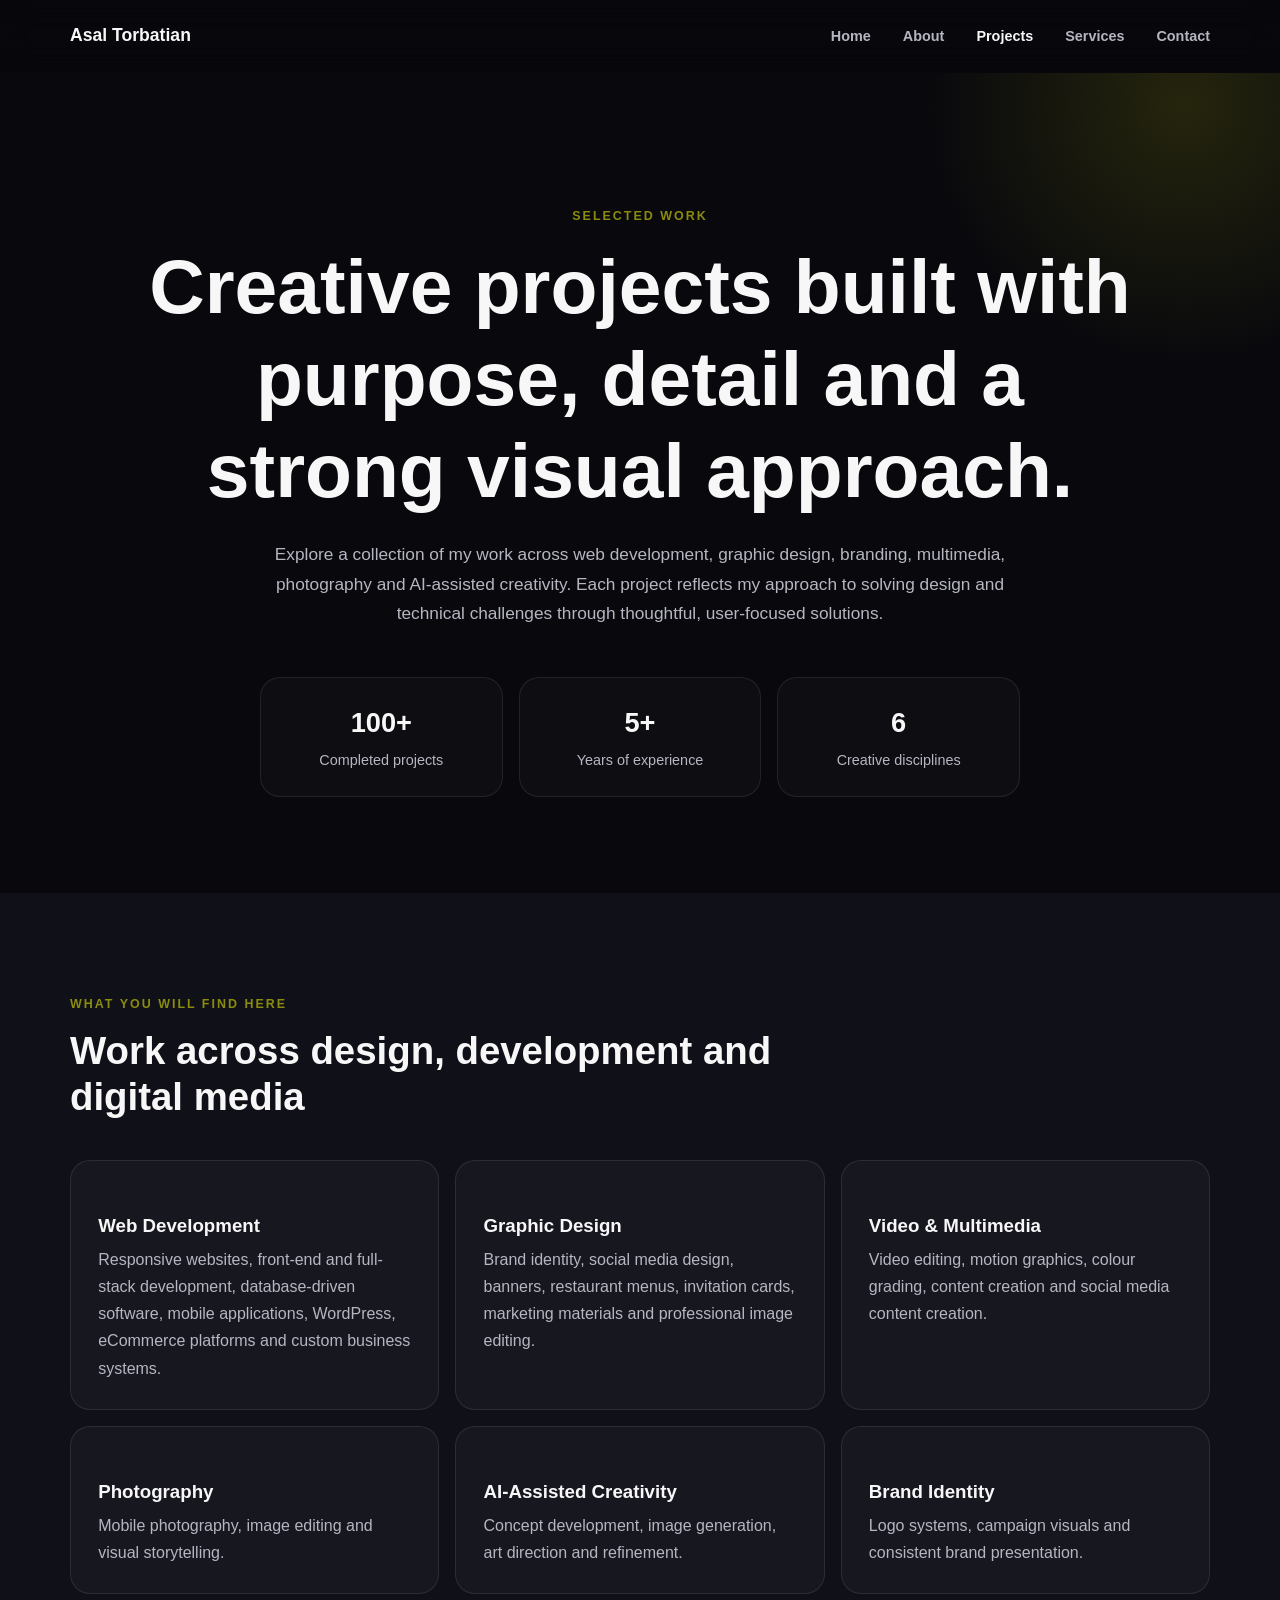
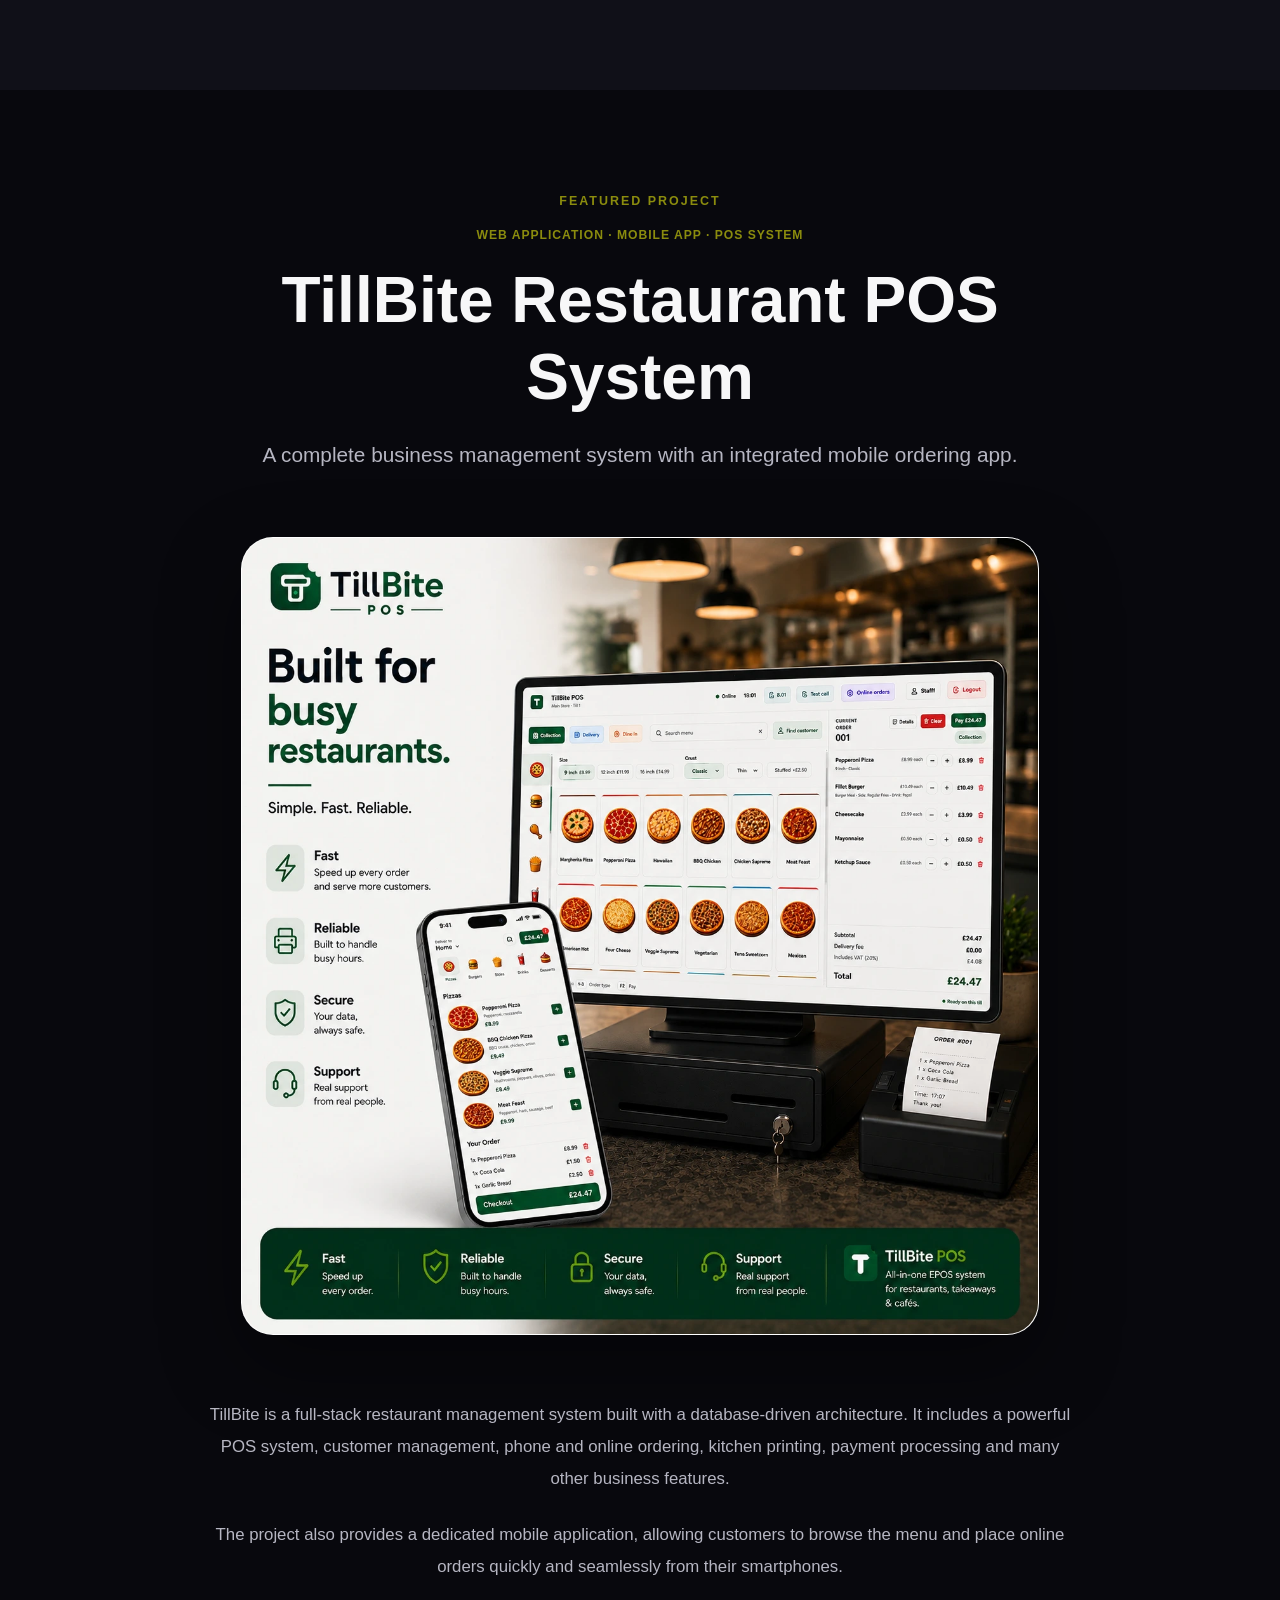
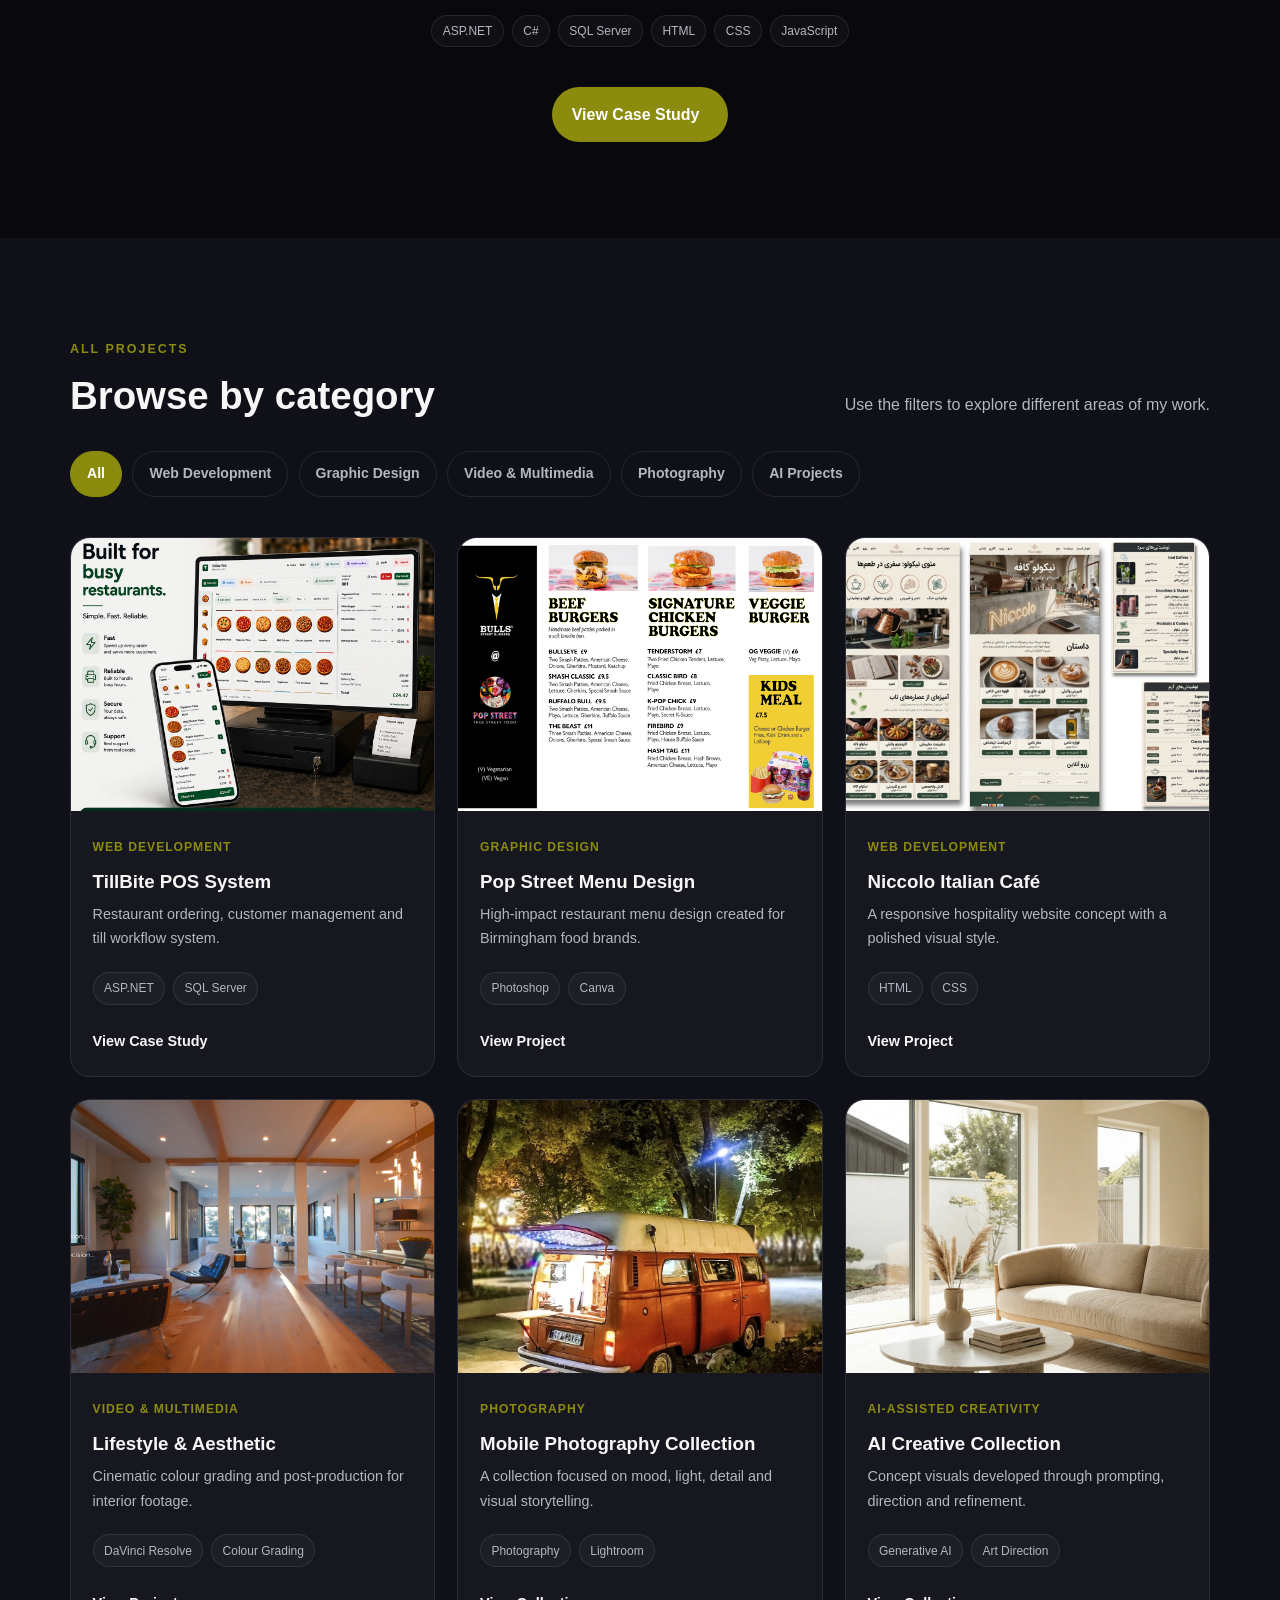
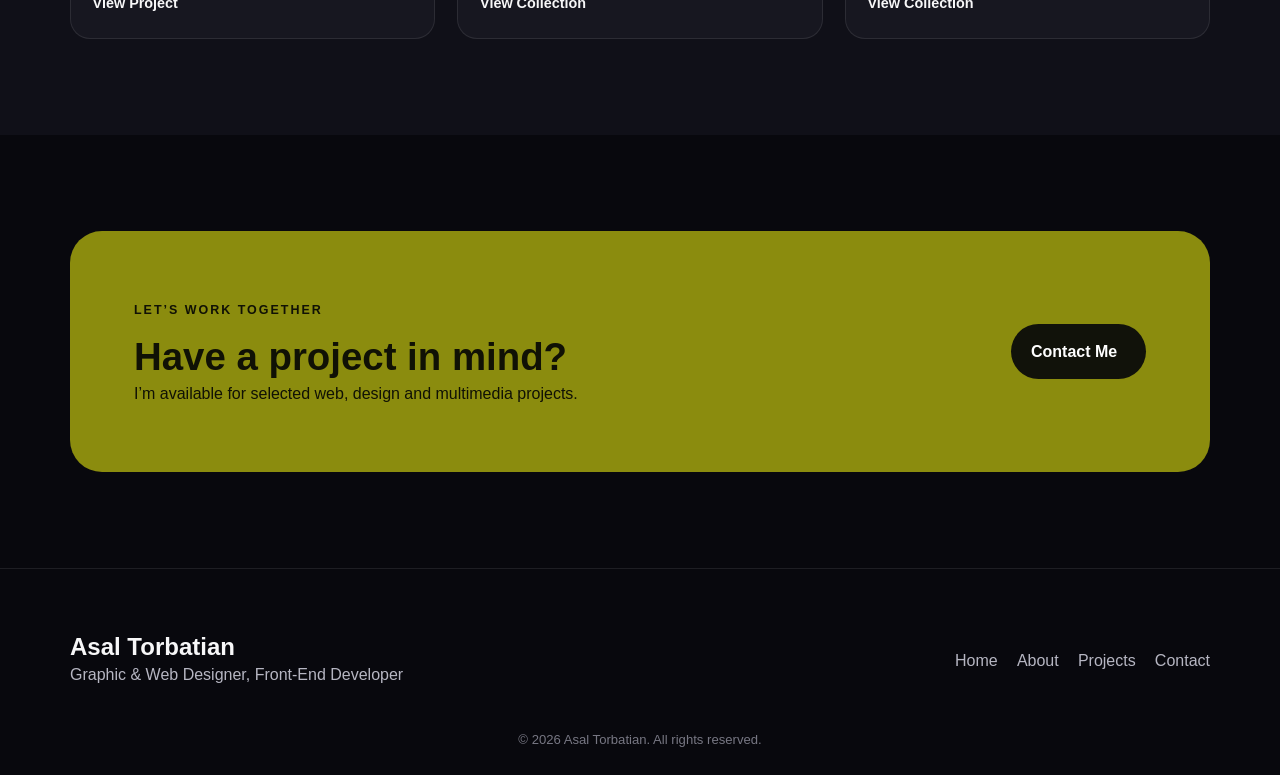
==== projects/index.html @ 60170114 "Update index.html" ====
<!DOCTYPE html>
<html lang="en">
<head>
  <meta charset="UTF-8">
  <meta name="viewport" content="width=device-width, initial-scale=1.0">
  <title>Projects | Asal Torbatian</title>
  <meta name="description" content="Selected projects by Asal Torbatian across web development, graphic design, multimedia, photography and AI-assisted creativity.">
  <link rel="icon" type="image/png" href="../Images/favicon.png">
  <link rel="stylesheet" href="https://unicons.iconscout.com/release/v4.0.8/css/line.css">
  <link rel="stylesheet" href="projects.css">
  <meta property="og:title" content="Projects | Asal Torbatian">
  <meta property="og:description" content="Selected work across web development, graphic design, multimedia, photography and AI-assisted creativity.">
  <meta property="og:image" content="https://asall.site/Images/preview.png">
  <meta property="og:url" content="https://asall.site/projects/">
  <meta property="og:type" content="website">
</head>
<body>
  <header class="header" id="header">
    <div class="nav container">
      <a href="../index.html" class="brand">Asal Torbatian</a>
      <button class="nav-toggle" id="nav-toggle" aria-label="Open menu"><i class="uil uil-bars"></i></button>
      <nav class="nav-menu" id="nav-menu">
        <button class="nav-close" id="nav-close" aria-label="Close menu"><i class="uil uil-times"></i></button>
        <a href="../index.html">Home</a>
        <a href="../index.html#about">About</a>
        <a href="index.html" class="active">Projects</a>
        <a href="../index.html#services">Services</a>
        <a href="../index.html#contact">Contact</a>
      </nav>
    </div>
  </header>

  <main>
    <section class="hero section">
      <div class="container hero-content">
        <span class="eyebrow">Selected Work</span>
        <h1>Creative projects built with purpose, detail and a strong visual approach.</h1>
        <p class="hero-text">Explore a collection of my work across web development, graphic design, branding, multimedia, photography and AI-assisted creativity. Each project reflects my approach to solving design and technical challenges through thoughtful, user-focused solutions.</p>
        <div class="stats">
          <div><strong>100+</strong><span>Completed projects</span></div>
          <div><strong>5+</strong><span>Years of experience</span></div>
          <div><strong>6</strong><span>Creative disciplines</span></div>
        </div>
      </div>
    </section>

    <section class="disciplines section">
      <div class="container">
        <div class="section-heading">
          <span class="eyebrow">What you will find here</span>
          <h2>Work across design, development and digital media</h2>
        </div>
        <div class="discipline-grid">
          <article><i class="uil uil-brackets-curly"></i><h3>Web Development</h3><p>Responsive websites, front-end and full-stack development, database-driven software, mobile applications, WordPress, eCommerce platforms and custom business systems.</p></article>
          <article><i class="uil uil-swatchbook"></i><h3>Graphic Design</h3><p>Brand identity, social media design, banners, restaurant menus, invitation cards, marketing materials and professional image editing.</p></article>
          <article><i class="uil uil-video"></i><h3>Video & Multimedia</h3><p>Video editing, motion graphics, colour grading, content creation and social media content creation.</p></article>
          <article><i class="uil uil-camera"></i><h3>Photography</h3><p>Mobile photography, image editing and visual storytelling.</p></article>
          <article><i class="uil uil-robot"></i><h3>AI-Assisted Creativity</h3><p>Concept development, image generation, art direction and refinement.</p></article>
          <article><i class="uil uil-palette"></i><h3>Brand Identity</h3><p>Logo systems, campaign visuals and consistent brand presentation.</p></article>
        </div>
      </div>
    </section>

    <section class="featured section">

    <div class="container">

        <div class="featured-header">

            <span class="eyebrow">
                Featured Project
            </span>

            <span class="project-category">
                Web Application · Mobile App · POS System
            </span>

            <h2>
                TillBite Restaurant POS System
            </h2>

            <p class="featured-intro">
                A complete business management system with an integrated mobile ordering app.
            </p>

        </div>

        <div class="featured-image">

            <img
                src="../Images/TillBite/TillBite.webp"
                alt="TillBite restaurant POS system with mobile ordering application"
            >

        </div>

        <div class="featured-description">

            <p>
                TillBite is a full-stack restaurant management system built with a
                database-driven architecture. It includes a powerful POS system,
                customer management, phone and online ordering, kitchen printing,
                payment processing and many other business features.
            </p>

            <p>
                The project also provides a dedicated mobile application,
                allowing customers to browse the menu and place online orders
                quickly and seamlessly from their smartphones.
            </p>

            <ul class="tags">
                <li>ASP.NET</li>
                <li>C#</li>
                <li>SQL Server</li>
                <li>HTML</li>
                <li>CSS</li>
                <li>JavaScript</li>
            </ul>

            <a href="tillbite/index.html" class="button">

                View Case Study

                <i class="uil uil-arrow-right"></i>

            </a>

        </div>

    </div>

</section>

    <section class="projects section" id="all-projects">
      <div class="container">
        <div class="projects-top">
          <div><span class="eyebrow">All Projects</span><h2>Browse by category</h2></div>
          <p>Use the filters to explore different areas of my work.</p>
        </div>

        <div class="filters" aria-label="Project filters">
          <button class="filter active" data-filter="all">All</button>
          <button class="filter" data-filter="web">Web Development</button>
          <button class="filter" data-filter="design">Graphic Design</button>
          <button class="filter" data-filter="video">Video & Multimedia</button>
          <button class="filter" data-filter="photo">Photography</button>
          <button class="filter" data-filter="ai">AI Projects</button>
        </div>

        <div class="project-grid">
          <article class="project-card" data-category="web">
            <a href="TillBite/index.html" class="image-wrap"><img src="../Images/TillBite/TillBite.webp" alt="TillBite restaurant POS interface" loading="lazy" decoding="async"></a>
            <div class="card-copy"><span class="project-category">Web Development</span><h3>TillBite POS System</h3><p>Restaurant ordering, customer management and till workflow system.</p><ul class="tags"><li>ASP.NET</li><li>SQL Server</li></ul><a href="TillBite/index.html" class="text-link">View Case Study <i class="uil uil-arrow-right"></i></a></div>
          </article>

          <article class="project-card" data-category="design">
            <a href="pop-street/index.html" class="image-wrap"><img src="../Images/PopStreet/Bulls.png" alt="Pop Street restaurant menu design" loading="lazy" decoding="async"></a>
            <div class="card-copy"><span class="project-category">Graphic Design</span><h3>Pop Street Menu Design</h3><p>High-impact restaurant menu design created for Birmingham food brands.</p><ul class="tags"><li>Photoshop</li><li>Canva</li></ul><a href="pop-street/index.html" class="text-link">View Project <i class="uil uil-arrow-right"></i></a></div>
          </article>

          <article class="project-card" data-category="web">
            <a href="niccolo/index.html" class="image-wrap"><img src="../Images/WebPhoto/WebPages (1).JPEG" alt="Niccolo Italian Café website design" loading="lazy" decoding="async"></a>
            <div class="card-copy"><span class="project-category">Web Development</span><h3>Niccolo Italian Café</h3><p>A responsive hospitality website concept with a polished visual style.</p><ul class="tags"><li>HTML</li><li>CSS</li></ul><a href="niccolo/index.html" class="text-link">View Project <i class="uil uil-arrow-right"></i></a></div>
          </article>

          <article class="project-card" data-category="video">
            <a href="lifestyle-video/index.html" class="image-wrap"><img src="../Images/LifestyleCover.png" alt="Lifestyle and aesthetic video editing project" loading="lazy" decoding="async"></a>
            <div class="card-copy"><span class="project-category">Video & Multimedia</span><h3>Lifestyle & Aesthetic</h3><p>Cinematic colour grading and post-production for interior footage.</p><ul class="tags"><li>DaVinci Resolve</li><li>Colour Grading</li></ul><a href="lifestyle-video/index.html" class="text-link">View Project <i class="uil uil-arrow-right"></i></a></div>
          </article>

          <article class="project-card" data-category="photo">
            <a href="mobile-photography/index.html" class="image-wrap"><img src="../Images/Mobilegraphy/1 (4).PNG" alt="Edited mobile photography project" loading="lazy" decoding="async"></a>
            <div class="card-copy"><span class="project-category">Photography</span><h3>Mobile Photography Collection</h3><p>A collection focused on mood, light, detail and visual storytelling.</p><ul class="tags"><li>Photography</li><li>Lightroom</li></ul><a href="mobile-photography/index.html" class="text-link">View Collection <i class="uil uil-arrow-right"></i></a></div>
          </article>

          <article class="project-card" data-category="ai">
            <a href="ai-creative/index.html" class="image-wrap"><img src="../Images/AIPhoto/AI (1).png" alt="AI-assisted interior design visual" loading="lazy" decoding="async"></a>
            <div class="card-copy"><span class="project-category">AI-Assisted Creativity</span><h3>AI Creative Collection</h3><p>Concept visuals developed through prompting, direction and refinement.</p><ul class="tags"><li>Generative AI</li><li>Art Direction</li></ul><a href="ai-creative/index.html" class="text-link">View Collection <i class="uil uil-arrow-right"></i></a></div>
          </article>
        </div>
        <p class="empty" id="empty" hidden>No projects are available in this category yet.</p>
      </div>
    </section>

    <section class="cta section">
      <div class="container cta-box">
        <div><span class="eyebrow">Let’s work together</span><h2>Have a project in mind?</h2><p>I’m available for selected web, design and multimedia projects.</p></div>
        <a href="../index.html#contact" class="button dark">Contact Me <i class="uil uil-message"></i></a>
      </div>
    </section>
  </main>

  <footer class="footer">
    <div class="container footer-main">
      <div><h2>Asal Torbatian</h2><p>Graphic & Web Designer, Front-End Developer</p></div>
      <div class="footer-links"><a href="../index.html">Home</a><a href="../index.html#about">About</a><a href="index.html">Projects</a><a href="../index.html#contact">Contact</a></div>
    </div>
    <p class="copyright">© 2026 Asal Torbatian. All rights reserved.</p>
  </footer>

 <!-- <a href="#" class="scroll-top" id="scroll-top" aria-label="Back to top"><i class="uil uil-arrow-up"></i></a> -->

  <a href="#" class="scroll-progress" id="scroll-progress">

    <svg width="60" height="60">

        <circle
            class="progress-bg"
            cx="30"
            cy="30"
            r="26"
        />

        <circle
            class="progress-circle"
            cx="30"
            cy="30"
            r="26"
        />

    </svg>

    <i class="uil uil-arrow-up"></i>

</a>
  <script src="projects.js"></script>
</body>
</html>
---- projects/projects.css ----
/* =========================
   ROOT VARIABLES
========================= */

:root {
    --accent: #8b8c0e;
    --accent2: #a7a812;

    --bg: #08080d;
    --surface: #101018;
    --surface2: #171720;

    --text: #b6b6c2;
    --title: #f7f7f8;

    --border: rgba(255, 255, 255, 0.09);

    --radius: 1.25rem;

    --shadow: 0 20px 55px rgba(0, 0, 0, 0.25);
}


/* =========================
   RESET
========================= */

* {
    box-sizing: border-box;
    margin: 0;
    padding: 0;
}

html {
    scroll-behavior: smooth;
}

body {
    background: var(--bg);
    color: var(--text);
    font-family: Arial, Helvetica, sans-serif;
    line-height: 1.7;
}

body.lock {
    overflow: hidden;
}

a {
    color: inherit;
    text-decoration: none;
}

img {
    display: block;
    width: 100%;
}

button {
    border: 0;
    font: inherit;
}

h1,
h2,
h3 {
    color: var(--title);
    line-height: 1.2;
}


/* =========================
   GENERAL
========================= */

.container {
    width: min(1140px, calc(100% - 2rem));
    margin-inline: auto;
}

.section {
    padding: 6rem 0;
}

.eyebrow {
    display: inline-block;
    margin-bottom: 0.8rem;

    color: var(--accent);

    font-size: 0.78rem;
    font-weight: 700;
    letter-spacing: 0.16em;
    text-transform: uppercase;
}

.section-heading {
    max-width: 760px;
    margin-bottom: 2.5rem;
}

.section-heading h2,
.projects-top h2,
.cta h2 {
    font-size: clamp(1.8rem, 3vw, 2.8rem);
}


/* =========================
   HEADER
========================= */

.header {
    position: sticky;
    z-index: 1000;
    top: 0;

    border-bottom: 1px solid transparent;

    background: rgba(8, 8, 13, 0.84);
    backdrop-filter: blur(16px);
}

.header.scrolled {
    border-color: var(--border);
}

.nav {
    display: flex;
    align-items: center;
    justify-content: space-between;

    min-height: 4.5rem;
}

.brand {
    color: var(--title);

    font-size: 1.1rem;
    font-weight: 700;
}

.nav-menu {
    display: flex;
    align-items: center;
    gap: 2rem;
}

.nav-menu a {
    font-size: 0.9rem;
    font-weight: 600;
}

.nav-menu a:hover,
.nav-menu .active {
    color: var(--title);
}

.nav-toggle,
.nav-close {
    display: none;

    cursor: pointer;

    background: transparent;
    color: var(--title);

    font-size: 1.5rem;
}


/* =========================
   HERO
========================= */

.hero {
    position: relative;

    overflow: hidden;

    padding-top: 8rem;
}

.hero::before {
    position: absolute;
    top: -16rem;
    right: -12rem;

    width: 36rem;
    height: 36rem;

    border-radius: 50%;

    background: radial-gradient(
        circle,
        rgba(139, 140, 14, 0.22),
        transparent 65%
    );

    content: "";
}

.hero-content {
    position: relative;

    text-align: center;
}

.hero h1 {
    max-width: 1000px;
    margin-inline: auto;

    font-size: clamp(2.5rem, 6vw, 5.2rem);
}

.hero-text {
    max-width: 790px;
    margin: 1.5rem auto 0;

    font-size: 1.08rem;
}


/* =========================
   STATS
========================= */

.stats {
    display: grid;
    grid-template-columns: repeat(3, 1fr);
    gap: 1rem;

    max-width: 760px;
    margin: 3rem auto 0;
}

.stats div {
    padding: 1.4rem;

    border: 1px solid var(--border);
    border-radius: var(--radius);

    background: rgba(255, 255, 255, 0.025);
}

.stats strong {
    display: block;

    color: var(--title);

    font-size: 1.7rem;
}

.stats span {
    font-size: 0.9rem;
}


/* =========================
   DISCIPLINES
========================= */

.disciplines,
.projects {
    background: var(--surface);
}

.discipline-grid {
    display: grid;
    grid-template-columns: repeat(3, 1fr);
    gap: 1rem;
}

.discipline-grid article {
    padding: 1.7rem;

    border: 1px solid var(--border);
    border-radius: var(--radius);

    background: var(--surface2);

    transition:
        transform 0.25s ease,
        border-color 0.25s ease;
}

.discipline-grid article:hover {
    border-color: rgba(139, 140, 14, 0.5);

    transform: translateY(-5px);
}

.discipline-grid i {
    display: inline-block;

    margin-bottom: 1rem;

    color: var(--accent);

    font-size: 2rem;
}

.discipline-grid h3 {
    margin-bottom: 0.5rem;
}


/* =========================
   FEATURED PROJECT
========================= */

.featured {
    background: var(--bg);
}

.featured-header {
    max-width: 920px;
    margin-inline: auto;

    text-align: center;
}

.featured-header .project-category {
    display: block;

    margin-bottom: 1rem;
}

.featured-header h2 {
    margin-bottom: 1.25rem;

    font-size: clamp(2.3rem, 5vw, 4.5rem);
}

.featured-intro {
    max-width: 760px;
    margin-inline: auto;

    color: var(--text);

    font-size: clamp(1.05rem, 2vw, 1.3rem);
    line-height: 1.8;
}

.featured-image {
    width: 70%;

    overflow: hidden;

    margin: 4rem auto;

    border: 1px solid var(--border);
    border-radius: 2rem;

    background: #ffffff;

    box-shadow: 0 30px 80px rgba(0, 0, 0, 0.4);
}

.featured-image img {
    display: block;

    width: 100%;
    height: auto;

    object-fit: contain;
}

.featured-description {
    max-width: 880px;
    margin-inline: auto;

    text-align: center;
}

.featured-description p {
    margin-bottom: 1.5rem;

    font-size: 1.05rem;
    line-height: 1.9;
}

.featured-description .tags {
    justify-content: center;

    margin: 2rem 0;
}

.featured-description .button {
    margin-top: 0.5rem;
}


/* =========================
   PROJECT CATEGORY
========================= */

.project-category {
    display: inline-block;

    margin-bottom: 0.8rem;

    color: var(--accent);

    font-size: 0.76rem;
    font-weight: 700;
    letter-spacing: 0.08em;
    text-transform: uppercase;
}


/* =========================
   TAGS
========================= */

.tags {
    display: flex;
    flex-wrap: wrap;
    gap: 0.5rem;

    margin-bottom: 1.4rem;

    list-style: none;
}

.tags li {
    padding: 0.32rem 0.65rem;

    border: 1px solid var(--border);
    border-radius: 999px;

    background: rgba(255, 255, 255, 0.03);

    font-size: 0.75rem;
}


/* =========================
   BUTTONS
========================= */

.button {
    display: inline-flex;
    align-items: center;
    gap: 0.55rem;

    padding: 0.85rem 1.25rem;

    border-radius: 999px;

    background: var(--accent);
    color: #ffffff;

    font-weight: 700;

    transition:
        background-color 0.2s ease,
        transform 0.2s ease;
}

.button:hover {
    background: var(--accent2);

    transform: translateY(-2px);
}


/* =========================
   PROJECTS HEADER
========================= */

.projects-top {
    display: flex;
    align-items: flex-end;
    justify-content: space-between;
    gap: 2rem;

    margin-bottom: 2rem;
}

.projects-top p {
    max-width: 420px;

    text-align: right;
}


/* =========================
   FILTERS
========================= */

.filters {
    display: flex;
    flex-wrap: wrap;
    gap: 0.65rem;

    margin-bottom: 2.5rem;
}

.filter {
    padding: 0.65rem 1rem;

    border: 1px solid var(--border);
    border-radius: 999px;

    cursor: pointer;

    background: transparent;
    color: var(--text);

    font-size: 0.88rem;
    font-weight: 600;

    transition:
        background-color 0.2s ease,
        border-color 0.2s ease,
        color 0.2s ease;
}

.filter:hover,
.filter.active {
    border-color: var(--accent);

    background: var(--accent);
    color: #ffffff;
}


/* =========================
   PROJECT GRID
========================= */

.project-grid {
    display: grid;
    grid-template-columns: repeat(3, 1fr);
    gap: 1.4rem;
}

.project-card {
    overflow: hidden;

    border: 1px solid var(--border);
    border-radius: var(--radius);

    background: var(--surface2);

    transition:
        transform 0.25s ease,
        border-color 0.25s ease;
}

.project-card:hover {
    border-color: rgba(139, 140, 14, 0.5);

    transform: translateY(-6px);
}

.project-card.hide {
    display: none;
}

.image-wrap {
    display: block;

    overflow: hidden;

    aspect-ratio: 4 / 3;

    background: #0d0d13;
}

.image-wrap img {
    width: 100%;
    height: 100%;

    object-fit: cover;

    transition: transform 0.4s ease;
}

.project-card:hover .image-wrap img {
    transform: scale(1.035);
}


/* =========================
   PROJECT CARD CONTENT
========================= */

.card-copy {
    padding: 1.35rem;
}

.card-copy h3 {
    margin-bottom: 0.55rem;
}

.card-copy p {
    min-height: 3.4rem;
    margin-bottom: 1rem;

    font-size: 0.9rem;
}

.text-link {
    display: inline-flex;
    align-items: center;
    gap: 0.35rem;

    color: var(--title);

    font-size: 0.9rem;
    font-weight: 700;
}

.text-link i {
    color: var(--accent);

    transition: transform 0.2s ease;
}

.text-link:hover i {
    transform: translateX(4px);
}

.empty {
    margin-top: 2rem;

    text-align: center;
}


/* =========================
   CTA
========================= */

.cta-box {
    display: flex;
    align-items: center;
    justify-content: space-between;
    gap: 2rem;

    padding: clamp(2rem, 5vw, 4rem);

    border-radius: 2rem;

    background: var(--accent);
}

.cta .eyebrow,
.cta h2,
.cta p {
    color: #101105;
}

.button.dark {
    flex-shrink: 0;

    background: #11120a;
    color: #ffffff;
}

.button.dark:hover {
    background: #22230e;
}


/* =========================
   FOOTER
========================= */

.footer {
    padding: 4rem 0 1.5rem;

    border-top: 1px solid var(--border);
}

.footer-main {
    display: flex;
    align-items: center;
    justify-content: space-between;
    gap: 2rem;
}

.footer-links {
    display: flex;
    flex-wrap: wrap;
    gap: 1.2rem;
}

.footer-links a:hover {
    color: var(--title);
}

.copyright {
    margin-top: 2.5rem;

    color: #777783;

    font-size: 0.82rem;
    text-align: center;
}


/* =========================
   SCROLL PROGRESS BUTTON
========================= */

.scroll-progress {
    position: fixed;
    z-index: 999;
    right: 30px;
    bottom: 30px;

    display: flex;
    align-items: center;
    justify-content: center;

    width: 60px;
    height: 60px;

    border-radius: 50%;

    opacity: 0;
    visibility: hidden;

    transform: translateY(20px);

    transition:
        opacity 0.35s ease,
        visibility 0.35s ease,
        transform 0.35s ease;
}

.scroll-progress.show {
    opacity: 1;
    visibility: visible;

    transform: translateY(0);
}

.scroll-progress:hover {
    transform: translateY(-4px) scale(1.05);
}

.scroll-progress i {
    position: absolute;

    color: var(--accent2);

    font-size: 24px;
}

.scroll-progress svg {
    transform: rotate(-90deg);
}

.progress-bg {
    fill: none;

    stroke: rgba(255, 255, 255, 0.08);
    stroke-width: 3;
}

.progress-circle {
    fill: none;

    stroke: #ffffff;
    stroke-width: 3;
    stroke-linecap: round;

    stroke-dasharray: 163.4;
    stroke-dashoffset: 163.4;

    transition: stroke-dashoffset 0.1s linear;
}


/* =========================
   TABLET
========================= */

@media screen and (max-width: 960px) {

    .discipline-grid,
    .project-grid {
        grid-template-columns: repeat(2, 1fr);
    }

    .featured-image {
        width: 85%;
        margin: 3rem auto;

        border-radius: 1.5rem;
    }
}


/* =========================
   MOBILE
========================= */

@media screen and (max-width: 768px) {

    .section {
        padding: 4.5rem 0;
    }

    .nav-toggle,
    .nav-close {
        display: inline-flex;
    }

    .nav-menu {
        position: fixed;
        top: 0;
        right: -100%;

        display: flex;
        align-items: flex-start;
        flex-direction: column;

        width: min(82%, 320px);
        height: 100vh;

        padding: 5.5rem 2rem 2rem;

        border-left: 1px solid var(--border);

        background: #0e0e15;

        transition: right 0.3s ease;
    }

    .nav-menu.show {
        right: 0;
    }

    .nav-close {
        position: absolute;
        top: 1.25rem;
        right: 1.25rem;
    }

    .stats {
        grid-template-columns: 1fr;
    }

    .projects-top {
        display: block;
    }

    .projects-top p {
        margin-top: 1rem;

        text-align: left;
    }

    .filters {
        flex-wrap: nowrap;

        overflow-x: auto;

        padding-bottom: 0.5rem;

        scrollbar-width: none;
    }

    .filters::-webkit-scrollbar {
        display: none;
    }

    .filter {
        flex: 0 0 auto;
    }

    .cta-box,
    .footer-main {
        align-items: flex-start;
        flex-direction: column;
    }

    .featured-header {
        max-width: 100%;
    }

    .featured-image {
        width: 92%;
        margin: 2.5rem auto;
    }

    .featured-description {
        text-align: left;
    }

    .featured-description .tags {
        justify-content: flex-start;
    }
}


/* =========================
   SMALL MOBILE
========================= */

@media screen and (max-width: 560px) {

    .container {
        width: min(100% - 1.2rem, 1140px);
    }

    .hero {
        padding-top: 6.5rem;
    }

    .discipline-grid,
    .project-grid {
        grid-template-columns: 1fr;
    }

    .featured-header h2 {
        font-size: 2.2rem;
    }

    .featured-intro {
        font-size: 1rem;
    }

    .featured-image {
        width: 100%;
        margin: 2rem auto;

        border-radius: 1rem;
    }

    .featured-description p {
        font-size: 0.95rem;
        line-height: 1.8;
    }

    .card-copy p {
        min-height: auto;
    }

    .scroll-progress {
        right: 16px;
        bottom: 16px;

        width: 54px;
        height: 54px;
    }
}
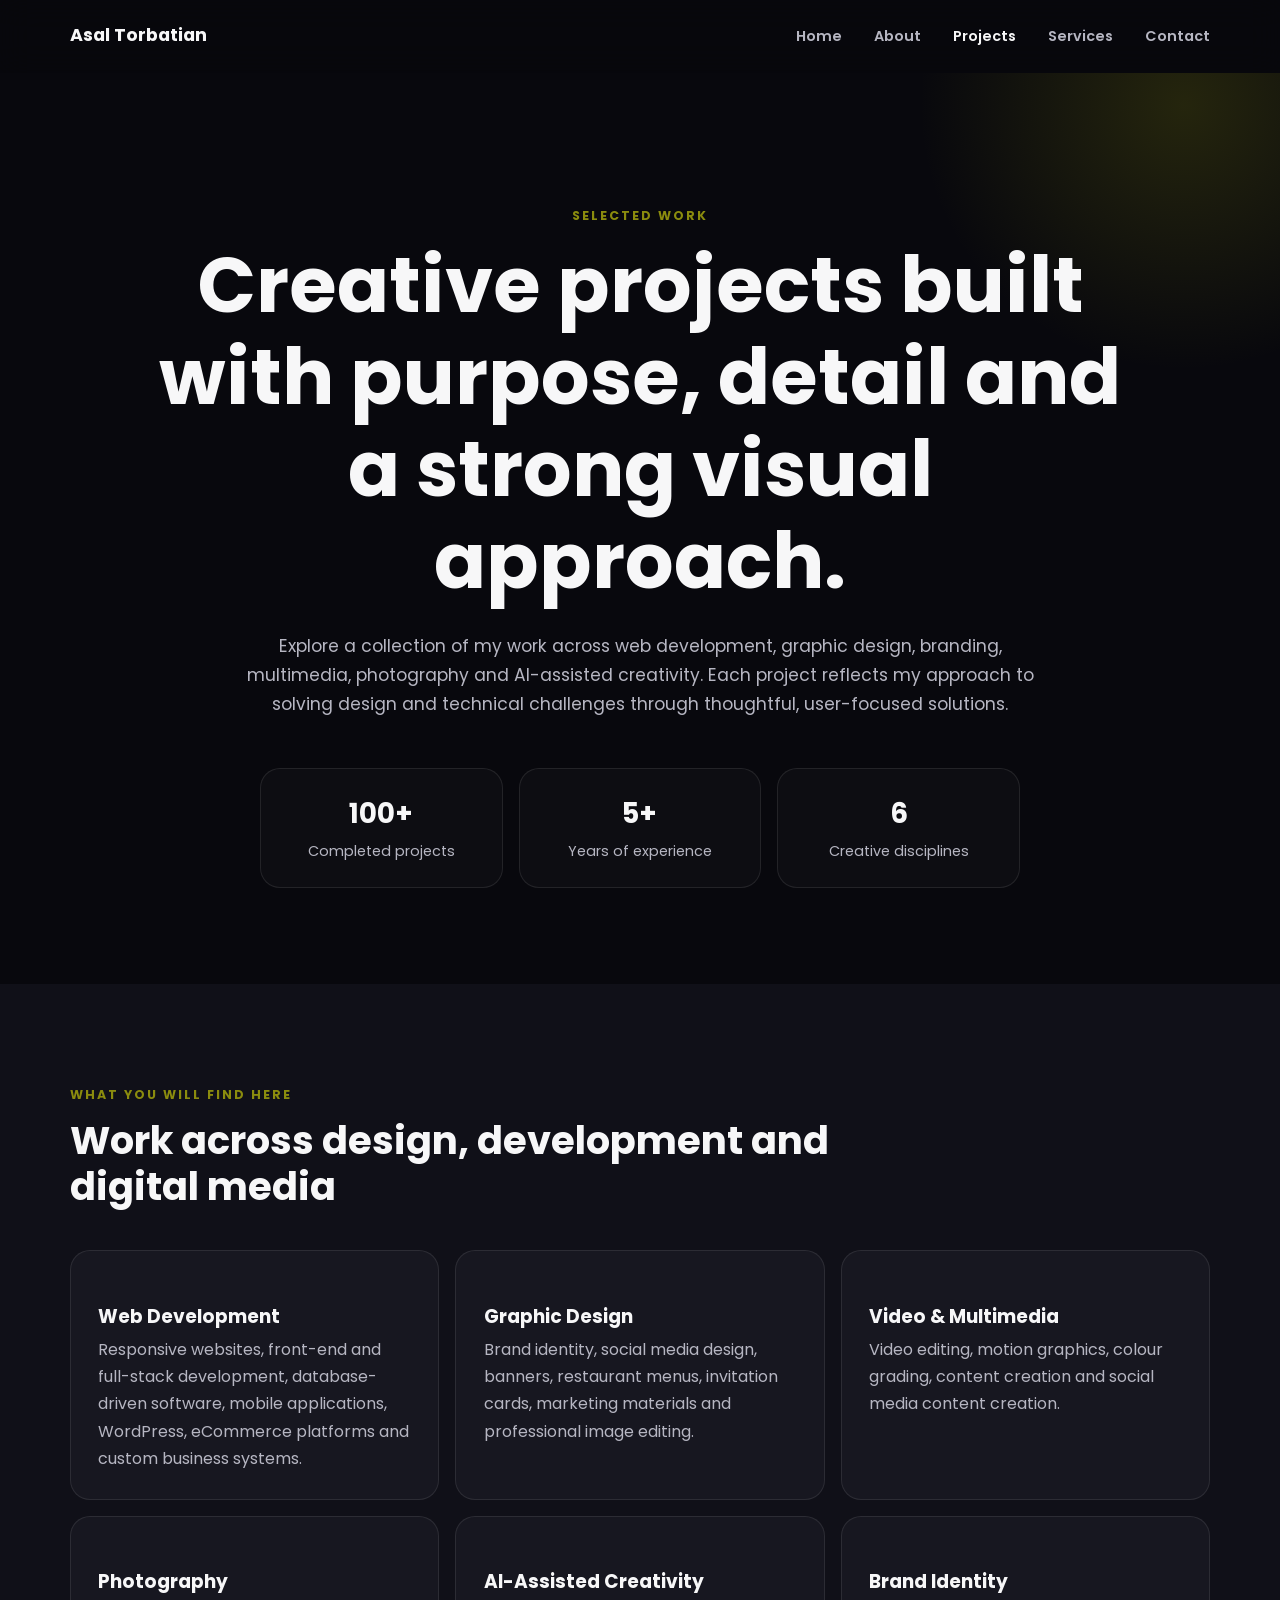
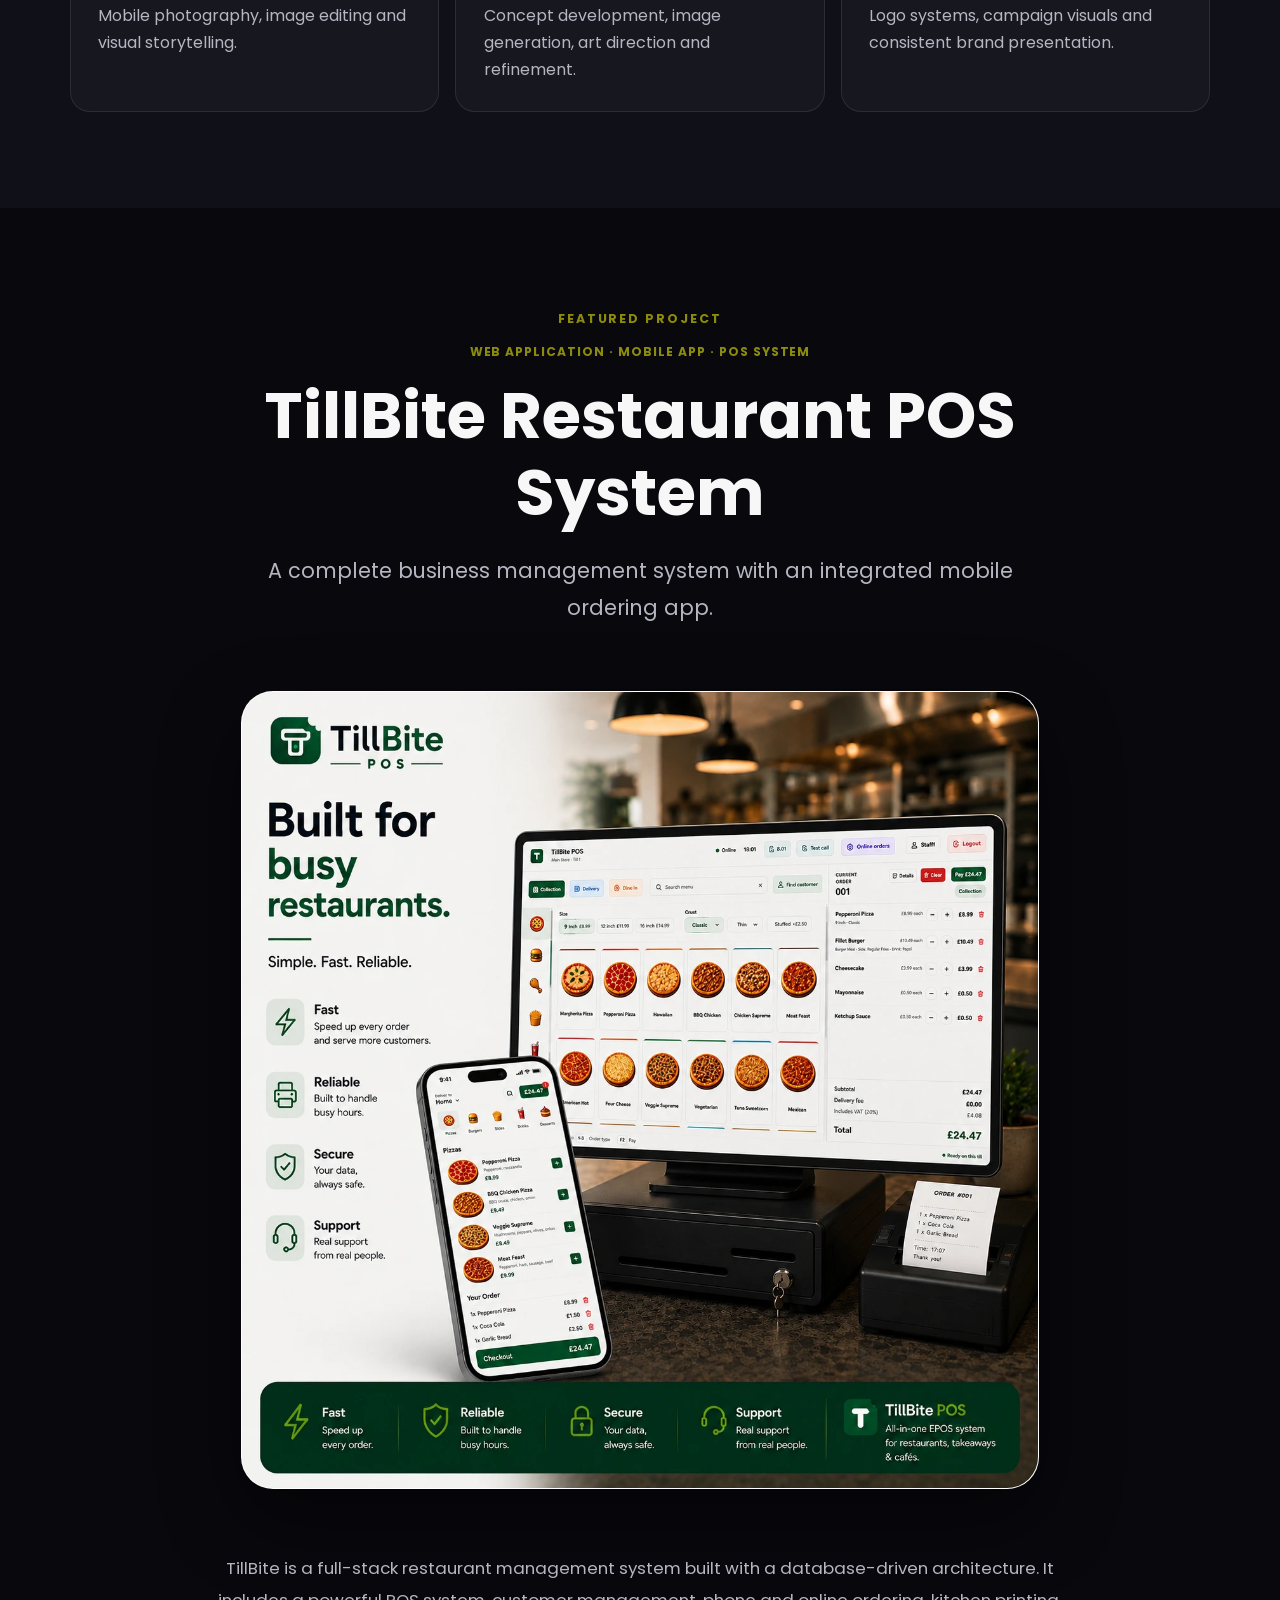
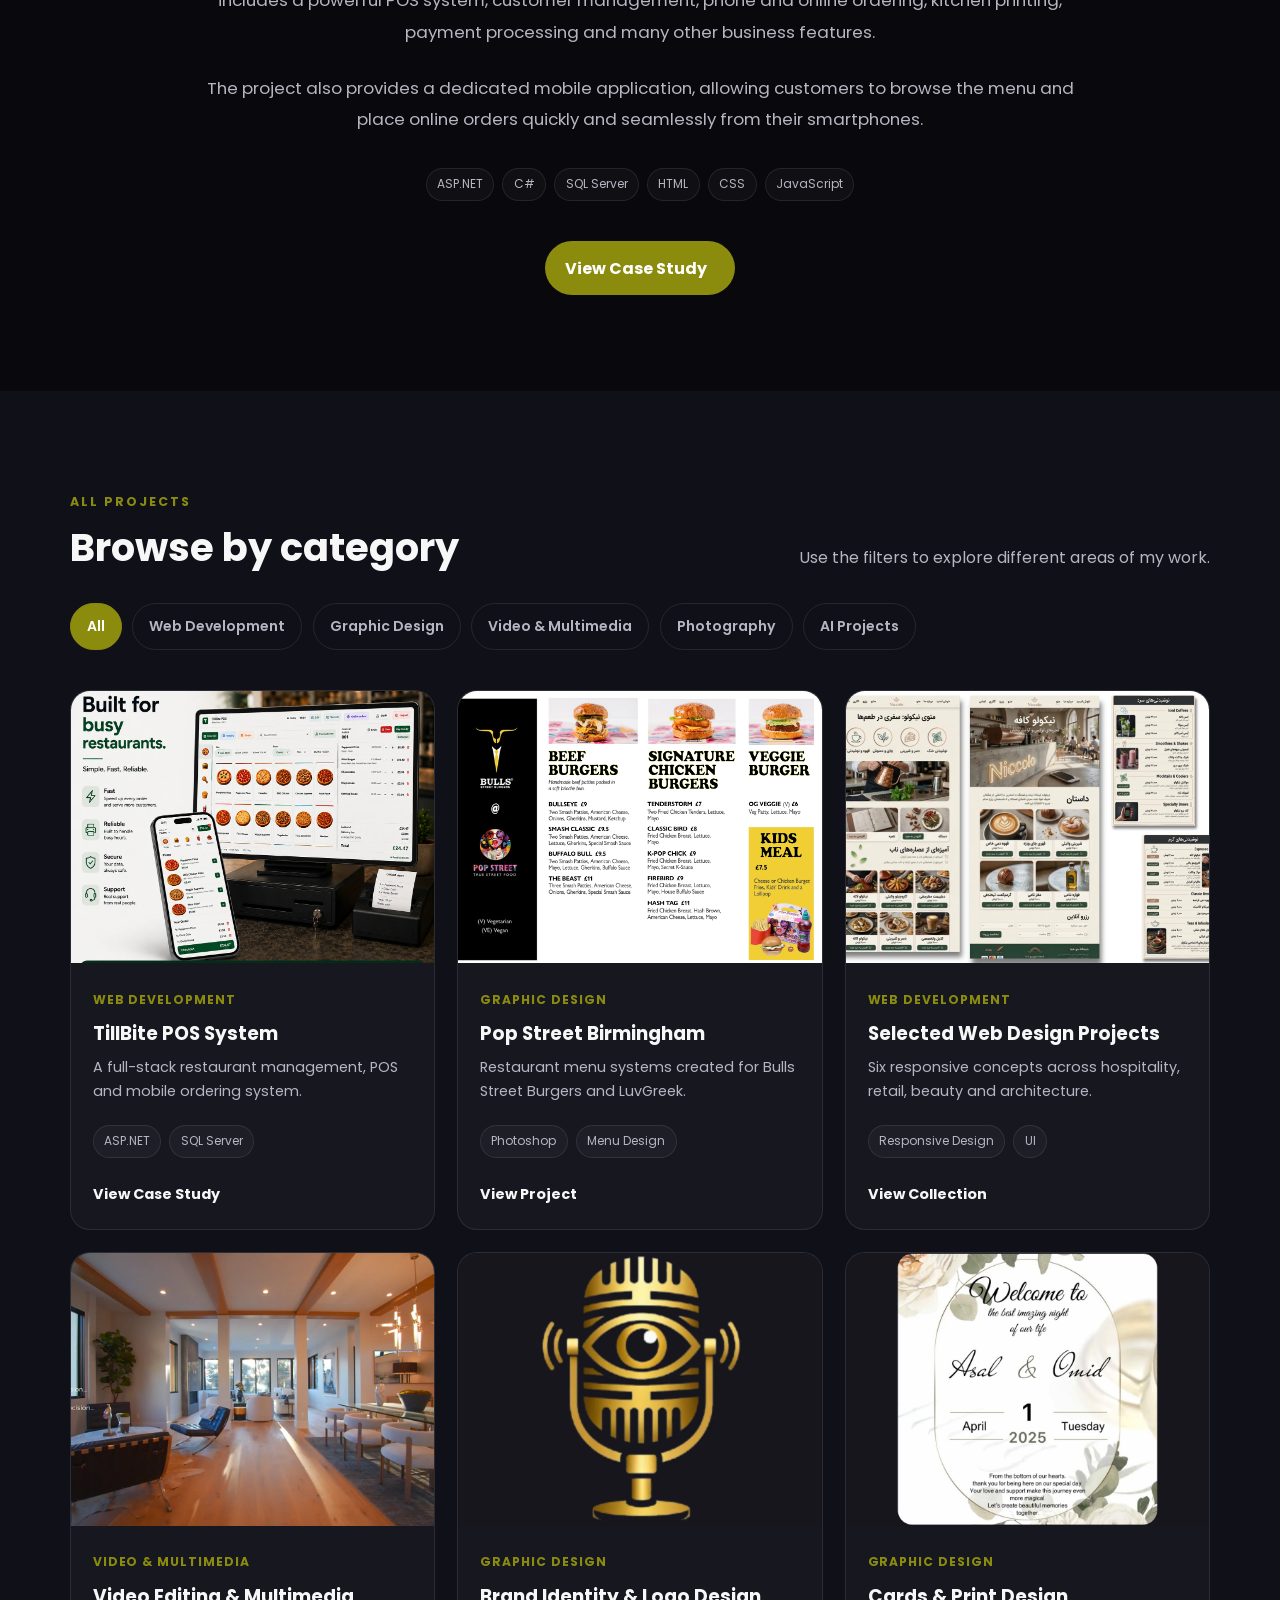
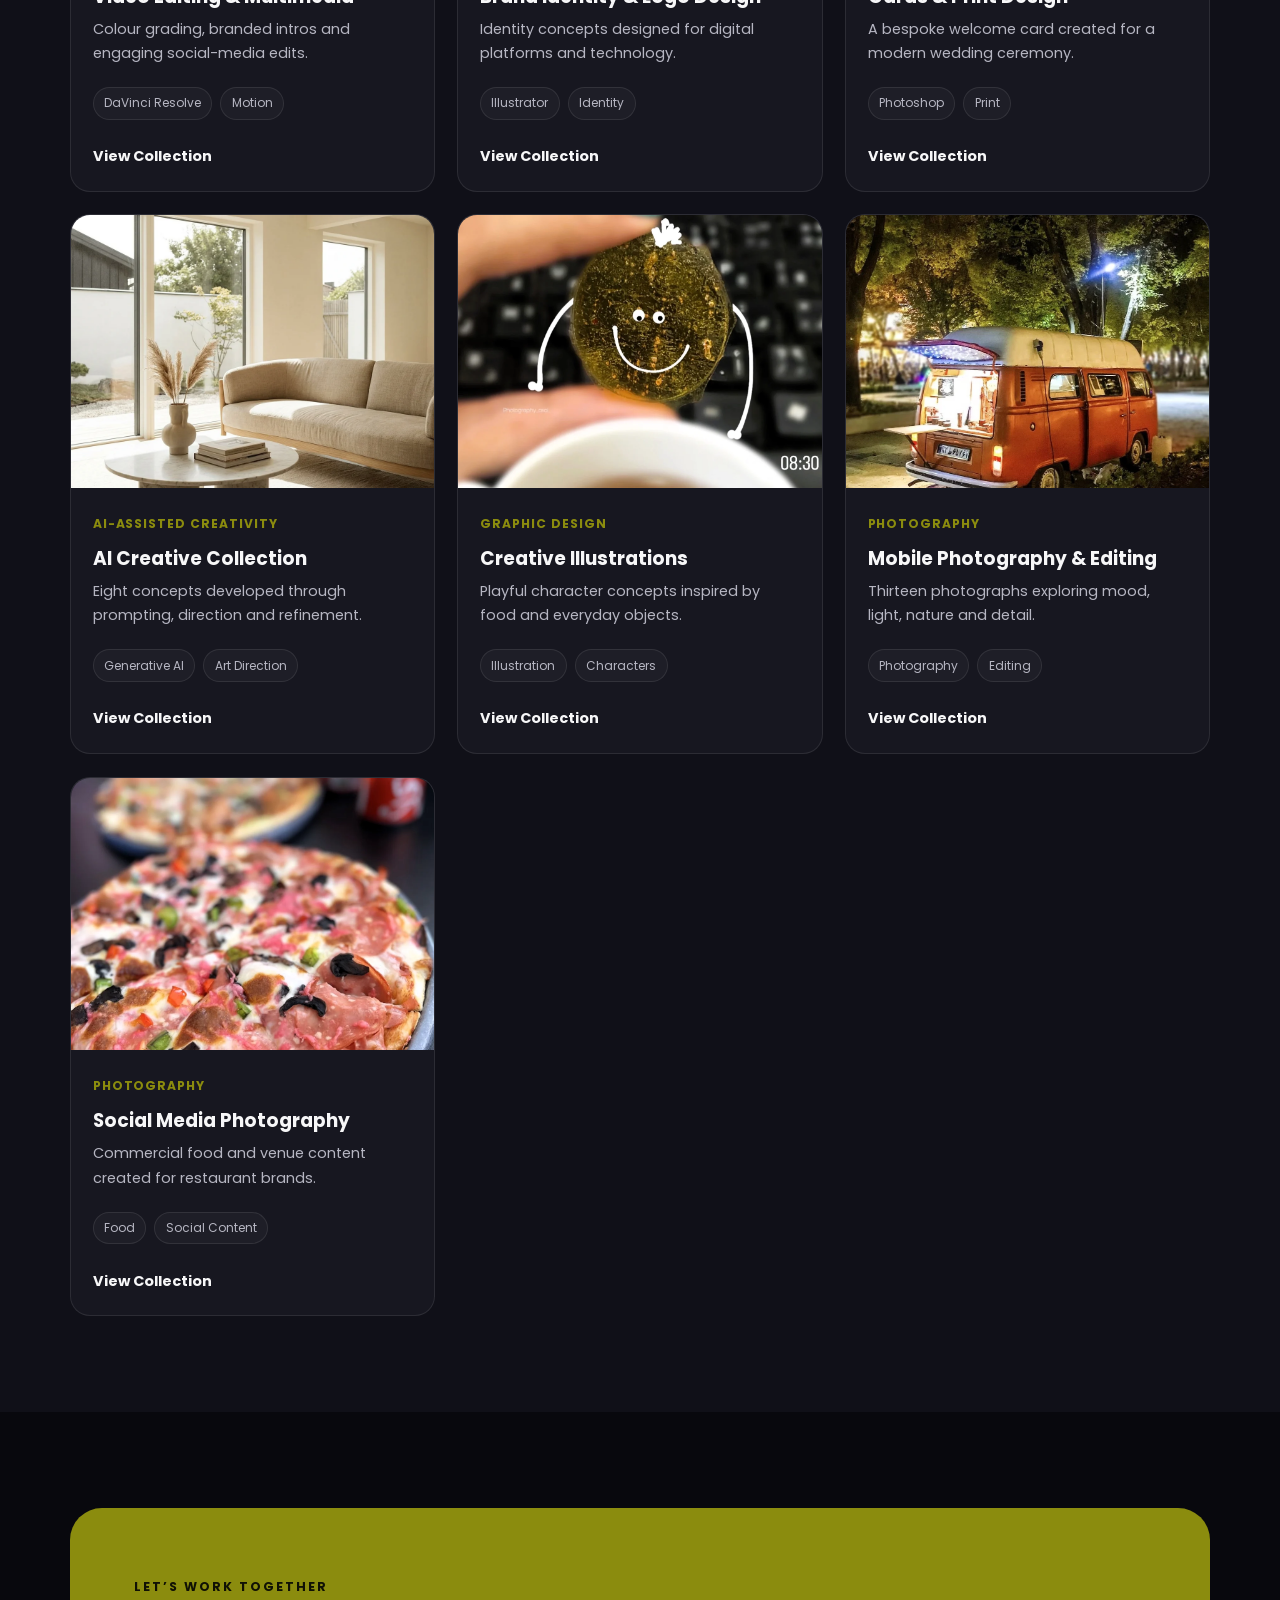
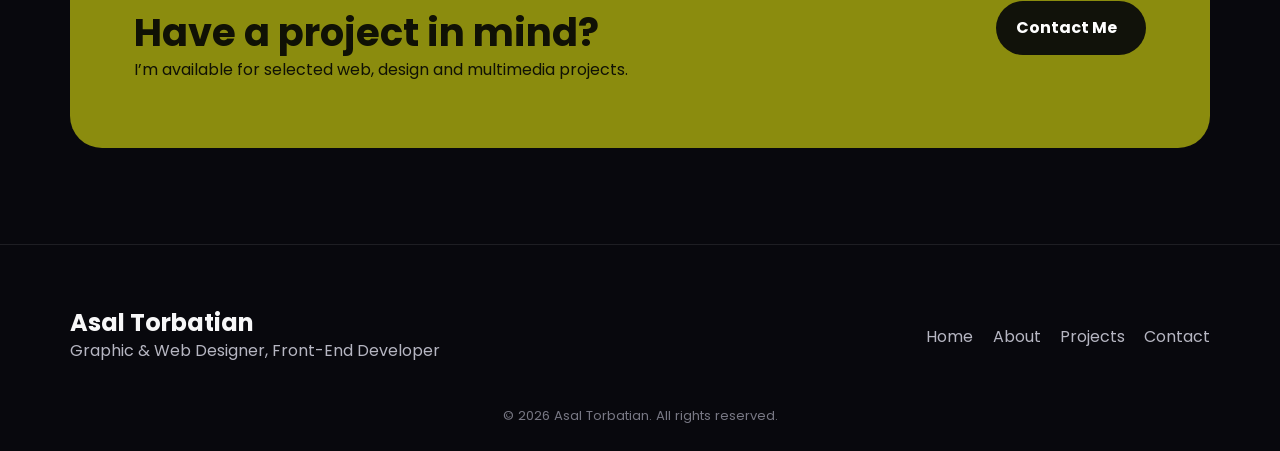
==== commit 2bab2b13: "Optimize portfolio and add project collections" ====
--- a/projects/index.html
+++ b/projects/index.html
@@ -5,12 +5,12 @@
   <meta name="viewport" content="width=device-width, initial-scale=1.0">
   <title>Projects | Asal Torbatian</title>
   <meta name="description" content="Selected projects by Asal Torbatian across web development, graphic design, multimedia, photography and AI-assisted creativity.">
-  <link rel="icon" type="image/png" href="../Images/favicon.png">
+  <link rel="icon" type="image/webp" href="../Images/favicon.webp">
   <link rel="stylesheet" href="https://unicons.iconscout.com/release/v4.0.8/css/line.css">
   <link rel="stylesheet" href="projects.css">
   <meta property="og:title" content="Projects | Asal Torbatian">
   <meta property="og:description" content="Selected work across web development, graphic design, multimedia, photography and AI-assisted creativity.">
-  <meta property="og:image" content="https://asall.site/Images/preview.png">
+  <meta property="og:image" content="https://asall.site/Images/preview.webp">
   <meta property="og:url" content="https://asall.site/projects/">
   <meta property="og:type" content="website">
 </head>
@@ -149,35 +149,25 @@
         </div>
 
         <div class="project-grid">
-          <article class="project-card" data-category="web">
-            <a href="TillBite/index.html" class="image-wrap"><img src="../Images/TillBite/TillBite.webp" alt="TillBite restaurant POS interface" loading="lazy" decoding="async"></a>
-            <div class="card-copy"><span class="project-category">Web Development</span><h3>TillBite POS System</h3><p>Restaurant ordering, customer management and till workflow system.</p><ul class="tags"><li>ASP.NET</li><li>SQL Server</li></ul><a href="TillBite/index.html" class="text-link">View Case Study <i class="uil uil-arrow-right"></i></a></div>
-          </article>
-
-          <article class="project-card" data-category="design">
-            <a href="pop-street/index.html" class="image-wrap"><img src="../Images/PopStreet/Bulls.png" alt="Pop Street restaurant menu design" loading="lazy" decoding="async"></a>
-            <div class="card-copy"><span class="project-category">Graphic Design</span><h3>Pop Street Menu Design</h3><p>High-impact restaurant menu design created for Birmingham food brands.</p><ul class="tags"><li>Photoshop</li><li>Canva</li></ul><a href="pop-street/index.html" class="text-link">View Project <i class="uil uil-arrow-right"></i></a></div>
-          </article>
-
-          <article class="project-card" data-category="web">
-            <a href="niccolo/index.html" class="image-wrap"><img src="../Images/WebPhoto/WebPages (1).JPEG" alt="Niccolo Italian Café website design" loading="lazy" decoding="async"></a>
-            <div class="card-copy"><span class="project-category">Web Development</span><h3>Niccolo Italian Café</h3><p>A responsive hospitality website concept with a polished visual style.</p><ul class="tags"><li>HTML</li><li>CSS</li></ul><a href="niccolo/index.html" class="text-link">View Project <i class="uil uil-arrow-right"></i></a></div>
-          </article>
-
-          <article class="project-card" data-category="video">
-            <a href="lifestyle-video/index.html" class="image-wrap"><img src="../Images/LifestyleCover.png" alt="Lifestyle and aesthetic video editing project" loading="lazy" decoding="async"></a>
-            <div class="card-copy"><span class="project-category">Video & Multimedia</span><h3>Lifestyle & Aesthetic</h3><p>Cinematic colour grading and post-production for interior footage.</p><ul class="tags"><li>DaVinci Resolve</li><li>Colour Grading</li></ul><a href="lifestyle-video/index.html" class="text-link">View Project <i class="uil uil-arrow-right"></i></a></div>
-          </article>
-
-          <article class="project-card" data-category="photo">
-            <a href="mobile-photography/index.html" class="image-wrap"><img src="../Images/Mobilegraphy/1 (4).PNG" alt="Edited mobile photography project" loading="lazy" decoding="async"></a>
-            <div class="card-copy"><span class="project-category">Photography</span><h3>Mobile Photography Collection</h3><p>A collection focused on mood, light, detail and visual storytelling.</p><ul class="tags"><li>Photography</li><li>Lightroom</li></ul><a href="mobile-photography/index.html" class="text-link">View Collection <i class="uil uil-arrow-right"></i></a></div>
-          </article>
-
-          <article class="project-card" data-category="ai">
-            <a href="ai-creative/index.html" class="image-wrap"><img src="../Images/AIPhoto/AI (1).png" alt="AI-assisted interior design visual" loading="lazy" decoding="async"></a>
-            <div class="card-copy"><span class="project-category">AI-Assisted Creativity</span><h3>AI Creative Collection</h3><p>Concept visuals developed through prompting, direction and refinement.</p><ul class="tags"><li>Generative AI</li><li>Art Direction</li></ul><a href="ai-creative/index.html" class="text-link">View Collection <i class="uil uil-arrow-right"></i></a></div>
-          </article>
+          <article class="project-card" data-category="web"><a href="tillbite/index.html" class="image-wrap"><img src="../Images/TillBite/TillBite.webp" alt="TillBite restaurant POS interface" loading="lazy" decoding="async"></a><div class="card-copy"><span class="project-category">Web Development</span><h3>TillBite POS System</h3><p>A full-stack restaurant management, POS and mobile ordering system.</p><ul class="tags"><li>ASP.NET</li><li>SQL Server</li></ul><a href="tillbite/index.html" class="text-link">View Case Study <i class="uil uil-arrow-right"></i></a></div></article>
+
+          <article class="project-card" data-category="design"><a href="pop-street/index.html" class="image-wrap"><img src="../Images/PopStreet/Bulls.webp" alt="Pop Street restaurant menu design" loading="lazy" decoding="async"></a><div class="card-copy"><span class="project-category">Graphic Design</span><h3>Pop Street Birmingham</h3><p>Restaurant menu systems created for Bulls Street Burgers and LuvGreek.</p><ul class="tags"><li>Photoshop</li><li>Menu Design</li></ul><a href="pop-street/index.html" class="text-link">View Project <i class="uil uil-arrow-right"></i></a></div></article>
+
+          <article class="project-card" data-category="web"><a href="selected-web-design/index.html" class="image-wrap"><img src="../Images/WebPhoto/WebPages (1).webp" alt="Selected responsive website designs including Niccolo Italian Café" loading="lazy" decoding="async"></a><div class="card-copy"><span class="project-category">Web Development</span><h3>Selected Web Design Projects</h3><p>Six responsive concepts across hospitality, retail, beauty and architecture.</p><ul class="tags"><li>Responsive Design</li><li>UI</li></ul><a href="selected-web-design/index.html" class="text-link">View Collection <i class="uil uil-arrow-right"></i></a></div></article>
+
+          <article class="project-card" data-category="video"><a href="video-editing/index.html" class="image-wrap"><img src="../Images/LifestyleCover.webp" alt="Video editing and multimedia collection" loading="lazy" decoding="async"></a><div class="card-copy"><span class="project-category">Video & Multimedia</span><h3>Video Editing & Multimedia</h3><p>Colour grading, branded intros and engaging social-media edits.</p><ul class="tags"><li>DaVinci Resolve</li><li>Motion</li></ul><a href="video-editing/index.html" class="text-link">View Collection <i class="uil uil-arrow-right"></i></a></div></article>
+
+          <article class="project-card" data-category="design"><a href="brand-identity/index.html" class="image-wrap"><img src="../Images/negahlogo.webp" alt="Brand identity and logo design collection" loading="lazy" decoding="async"></a><div class="card-copy"><span class="project-category">Graphic Design</span><h3>Brand Identity & Logo Design</h3><p>Identity concepts designed for digital platforms and technology.</p><ul class="tags"><li>Illustrator</li><li>Identity</li></ul><a href="brand-identity/index.html" class="text-link">View Collection <i class="uil uil-arrow-right"></i></a></div></article>
+
+          <article class="project-card" data-category="design"><a href="cards-print-design/index.html" class="image-wrap"><img src="../Images/WelcomeCover.webp" alt="Cards and print design collection" loading="lazy" decoding="async"></a><div class="card-copy"><span class="project-category">Graphic Design</span><h3>Cards & Print Design</h3><p>A bespoke welcome card created for a modern wedding ceremony.</p><ul class="tags"><li>Photoshop</li><li>Print</li></ul><a href="cards-print-design/index.html" class="text-link">View Collection <i class="uil uil-arrow-right"></i></a></div></article>
+
+          <article class="project-card" data-category="ai"><a href="ai-creative/index.html" class="image-wrap"><img src="../Images/AIPhoto/AI (1).webp" alt="AI-assisted interior design visual" loading="lazy" decoding="async"></a><div class="card-copy"><span class="project-category">AI-Assisted Creativity</span><h3>AI Creative Collection</h3><p>Eight concepts developed through prompting, direction and refinement.</p><ul class="tags"><li>Generative AI</li><li>Art Direction</li></ul><a href="ai-creative/index.html" class="text-link">View Collection <i class="uil uil-arrow-right"></i></a></div></article>
+
+          <article class="project-card" data-category="design"><a href="creative-illustrations/index.html" class="image-wrap"><img src="../Images/Creative/1 (1).webp" alt="Creative illustration collection" loading="lazy" decoding="async"></a><div class="card-copy"><span class="project-category">Graphic Design</span><h3>Creative Illustrations</h3><p>Playful character concepts inspired by food and everyday objects.</p><ul class="tags"><li>Illustration</li><li>Characters</li></ul><a href="creative-illustrations/index.html" class="text-link">View Collection <i class="uil uil-arrow-right"></i></a></div></article>
+
+          <article class="project-card" data-category="photo"><a href="mobile-photography/index.html" class="image-wrap"><img src="../Images/Mobilegraphy/1 (4).webp" alt="Edited mobile photography project" loading="lazy" decoding="async"></a><div class="card-copy"><span class="project-category">Photography</span><h3>Mobile Photography & Editing</h3><p>Thirteen photographs exploring mood, light, nature and detail.</p><ul class="tags"><li>Photography</li><li>Editing</li></ul><a href="mobile-photography/index.html" class="text-link">View Collection <i class="uil uil-arrow-right"></i></a></div></article>
+
+          <article class="project-card" data-category="photo"><a href="social-media-photography/index.html" class="image-wrap"><img src="../Images/Social/1.webp" alt="Commercial social media photography" loading="lazy" decoding="async"></a><div class="card-copy"><span class="project-category">Photography</span><h3>Social Media Photography</h3><p>Commercial food and venue content created for restaurant brands.</p><ul class="tags"><li>Food</li><li>Social Content</li></ul><a href="social-media-photography/index.html" class="text-link">View Collection <i class="uil uil-arrow-right"></i></a></div></article>
         </div>
         <p class="empty" id="empty" hidden>No projects are available in this category yet.</p>
       </div>
--- a/projects/projects.css
+++ b/projects/projects.css
@@ -1,3 +1,5 @@
+@import url('https://fonts.googleapis.com/css2?family=Poppins:wght@400;500;600;700&family=Turret+Road:wght@500;700&display=swap');
+
 /* =========================
    ROOT VARIABLES
 ========================= */
@@ -38,7 +40,7 @@
 body {
     background: var(--bg);
     color: var(--text);
-    font-family: Arial, Helvetica, sans-serif;
+    font-family: 'Poppins', sans-serif;
     line-height: 1.7;
 }
 
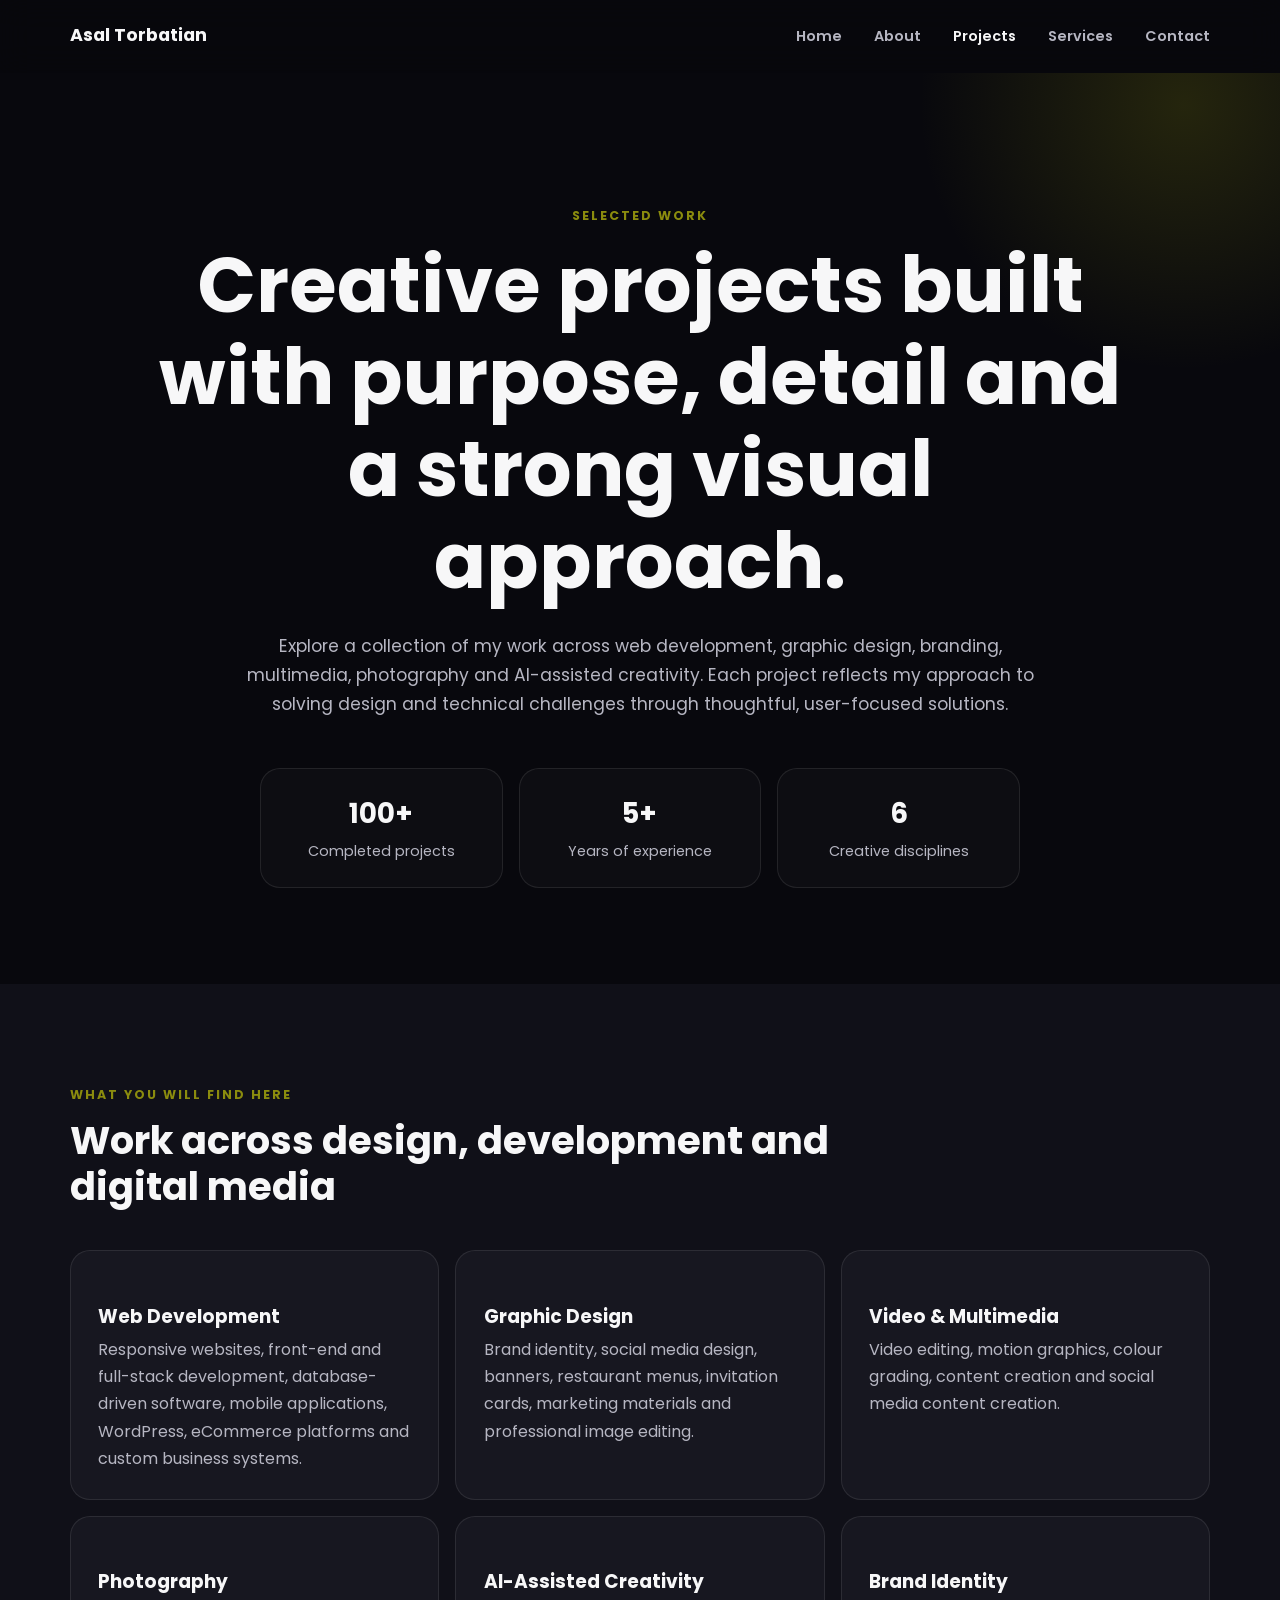
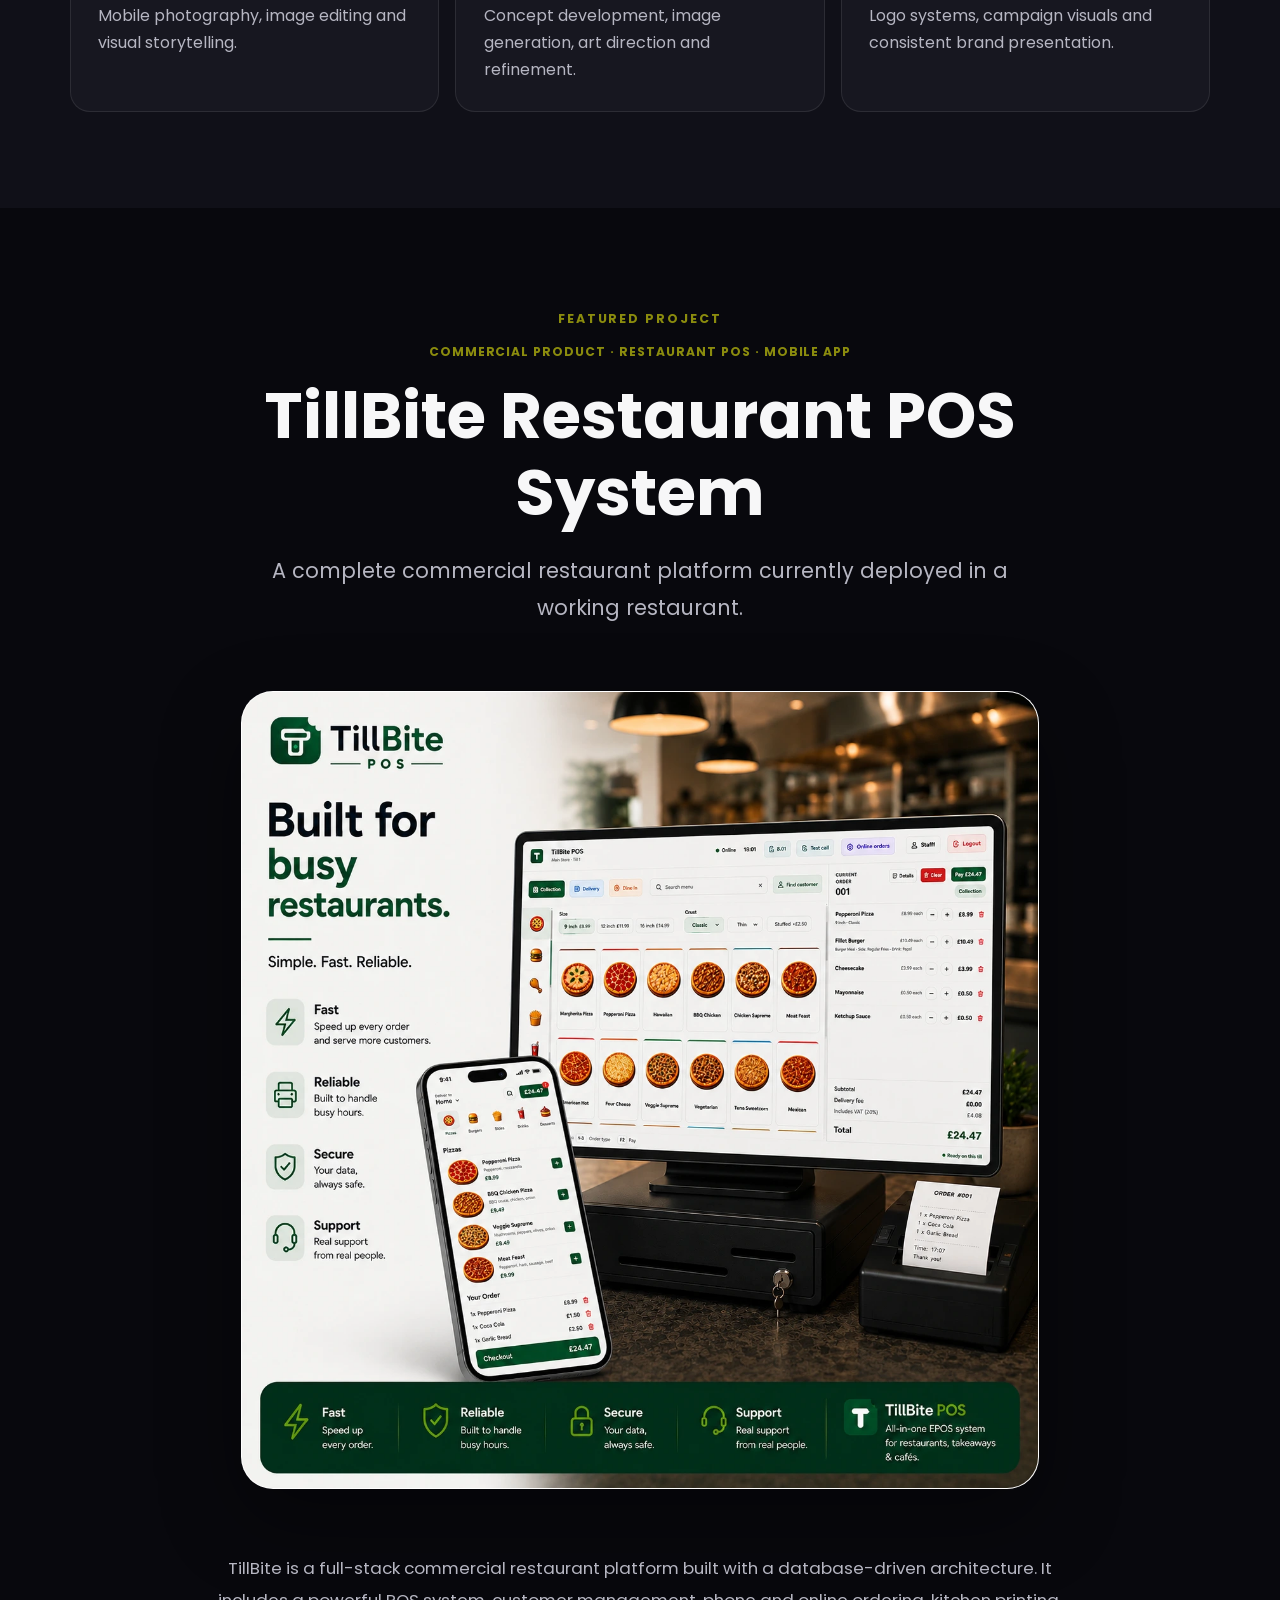
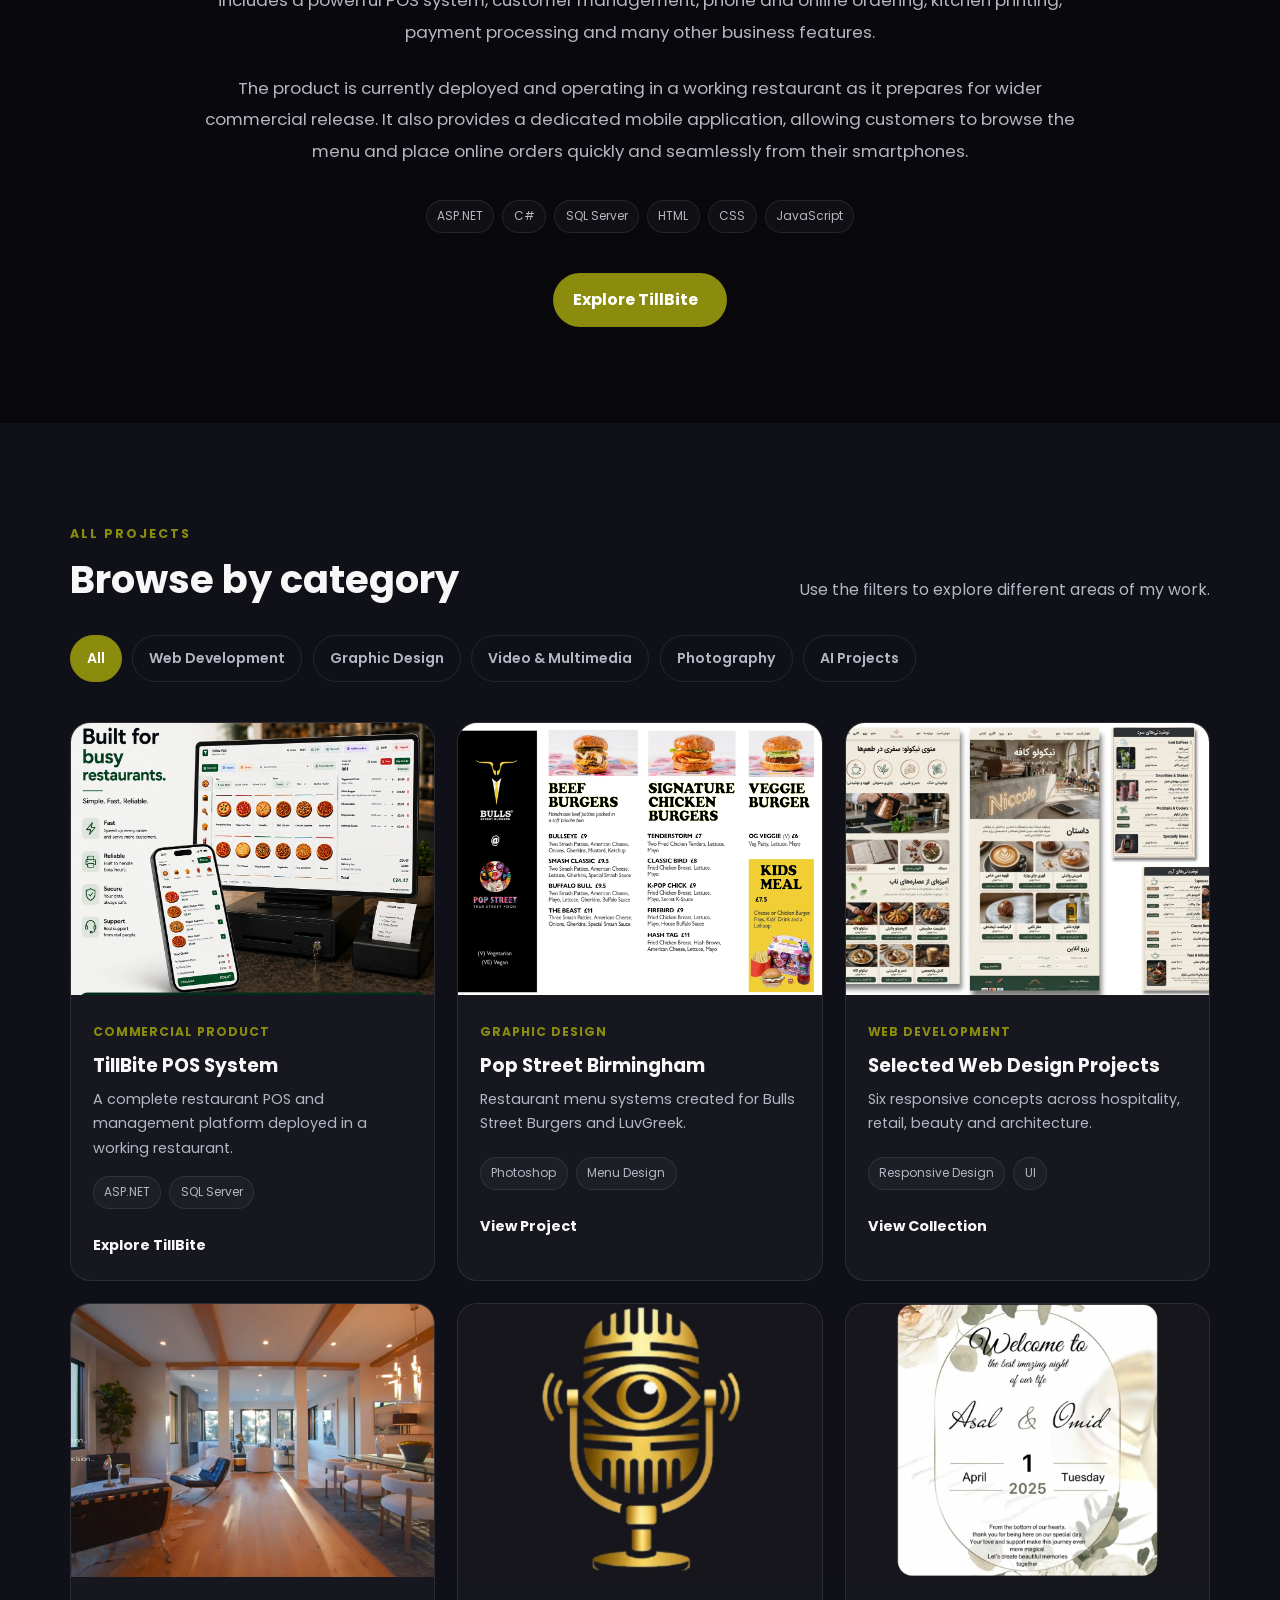
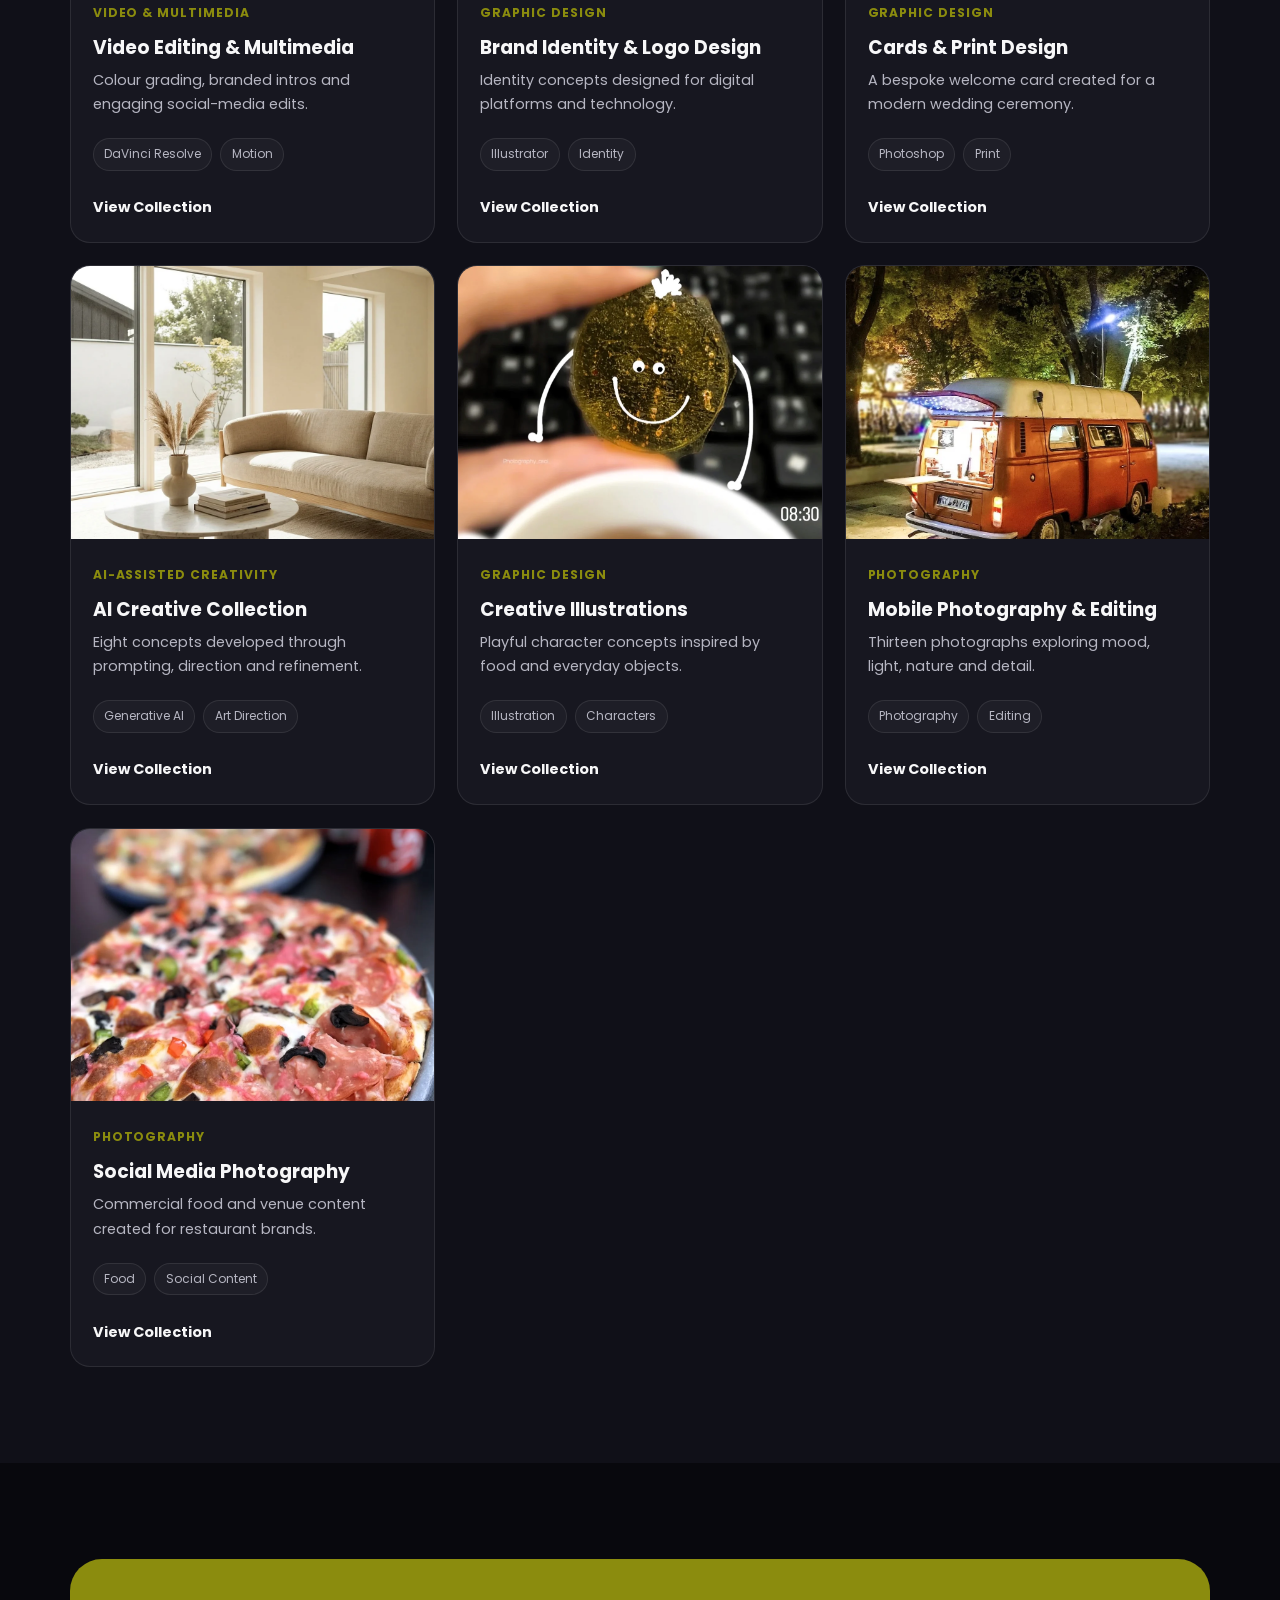
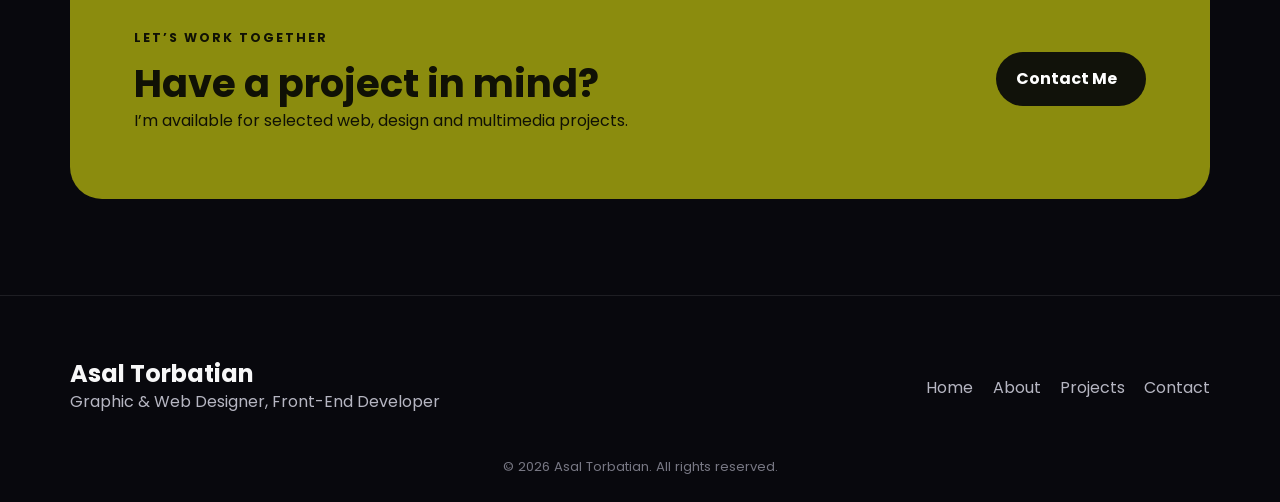
==== commit 0bd4551a: "Present TillBite as a commercial product" ====
--- a/projects/index.html
+++ b/projects/index.html
@@ -72,7 +72,7 @@
             </span>
 
             <span class="project-category">
-                Web Application · Mobile App · POS System
+                Commercial Product · Restaurant POS · Mobile App
             </span>
 
             <h2>
@@ -80,7 +80,7 @@
             </h2>
 
             <p class="featured-intro">
-                A complete business management system with an integrated mobile ordering app.
+                A complete commercial restaurant platform currently deployed in a working restaurant.
             </p>
 
         </div>
@@ -97,14 +97,15 @@
         <div class="featured-description">
 
             <p>
-                TillBite is a full-stack restaurant management system built with a
+                TillBite is a full-stack commercial restaurant platform built with a
                 database-driven architecture. It includes a powerful POS system,
                 customer management, phone and online ordering, kitchen printing,
                 payment processing and many other business features.
             </p>
 
             <p>
-                The project also provides a dedicated mobile application,
+                The product is currently deployed and operating in a working restaurant
+                as it prepares for wider commercial release. It also provides a dedicated mobile application,
                 allowing customers to browse the menu and place online orders
                 quickly and seamlessly from their smartphones.
             </p>
@@ -120,7 +121,7 @@
 
             <a href="tillbite/index.html" class="button">
 
-                View Case Study
+                Explore TillBite
 
                 <i class="uil uil-arrow-right"></i>
 
@@ -149,7 +150,7 @@
         </div>
 
         <div class="project-grid">
-          <article class="project-card" data-category="web"><a href="tillbite/index.html" class="image-wrap"><img src="../Images/TillBite/TillBite.webp" alt="TillBite restaurant POS interface" loading="lazy" decoding="async"></a><div class="card-copy"><span class="project-category">Web Development</span><h3>TillBite POS System</h3><p>A full-stack restaurant management, POS and mobile ordering system.</p><ul class="tags"><li>ASP.NET</li><li>SQL Server</li></ul><a href="tillbite/index.html" class="text-link">View Case Study <i class="uil uil-arrow-right"></i></a></div></article>
+          <article class="project-card" data-category="web"><a href="tillbite/index.html" class="image-wrap"><img src="../Images/TillBite/TillBite.webp" alt="TillBite restaurant POS interface" loading="lazy" decoding="async"></a><div class="card-copy"><span class="project-category">Commercial Product</span><h3>TillBite POS System</h3><p>A complete restaurant POS and management platform deployed in a working restaurant.</p><ul class="tags"><li>ASP.NET</li><li>SQL Server</li></ul><a href="tillbite/index.html" class="text-link">Explore TillBite <i class="uil uil-arrow-right"></i></a></div></article>
 
           <article class="project-card" data-category="design"><a href="pop-street/index.html" class="image-wrap"><img src="../Images/PopStreet/Bulls.webp" alt="Pop Street restaurant menu design" loading="lazy" decoding="async"></a><div class="card-copy"><span class="project-category">Graphic Design</span><h3>Pop Street Birmingham</h3><p>Restaurant menu systems created for Bulls Street Burgers and LuvGreek.</p><ul class="tags"><li>Photoshop</li><li>Menu Design</li></ul><a href="pop-street/index.html" class="text-link">View Project <i class="uil uil-arrow-right"></i></a></div></article>
 
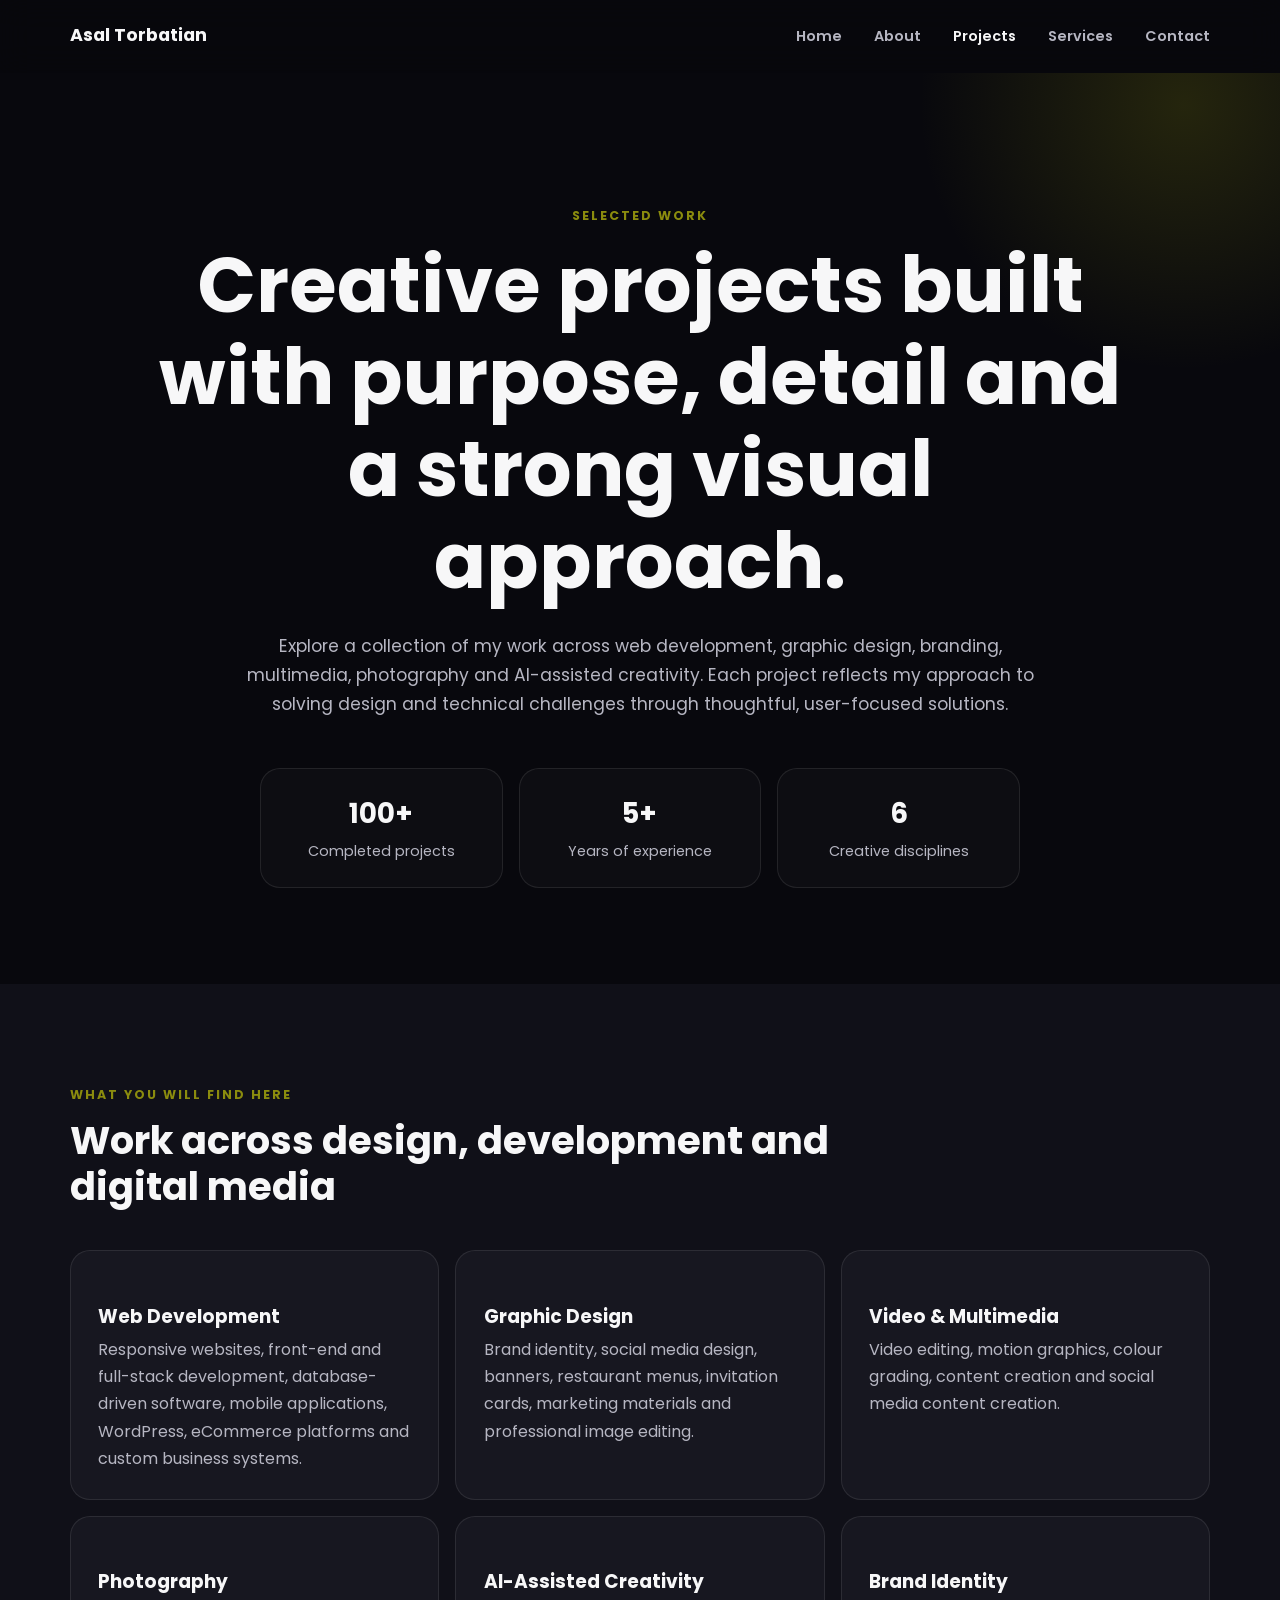
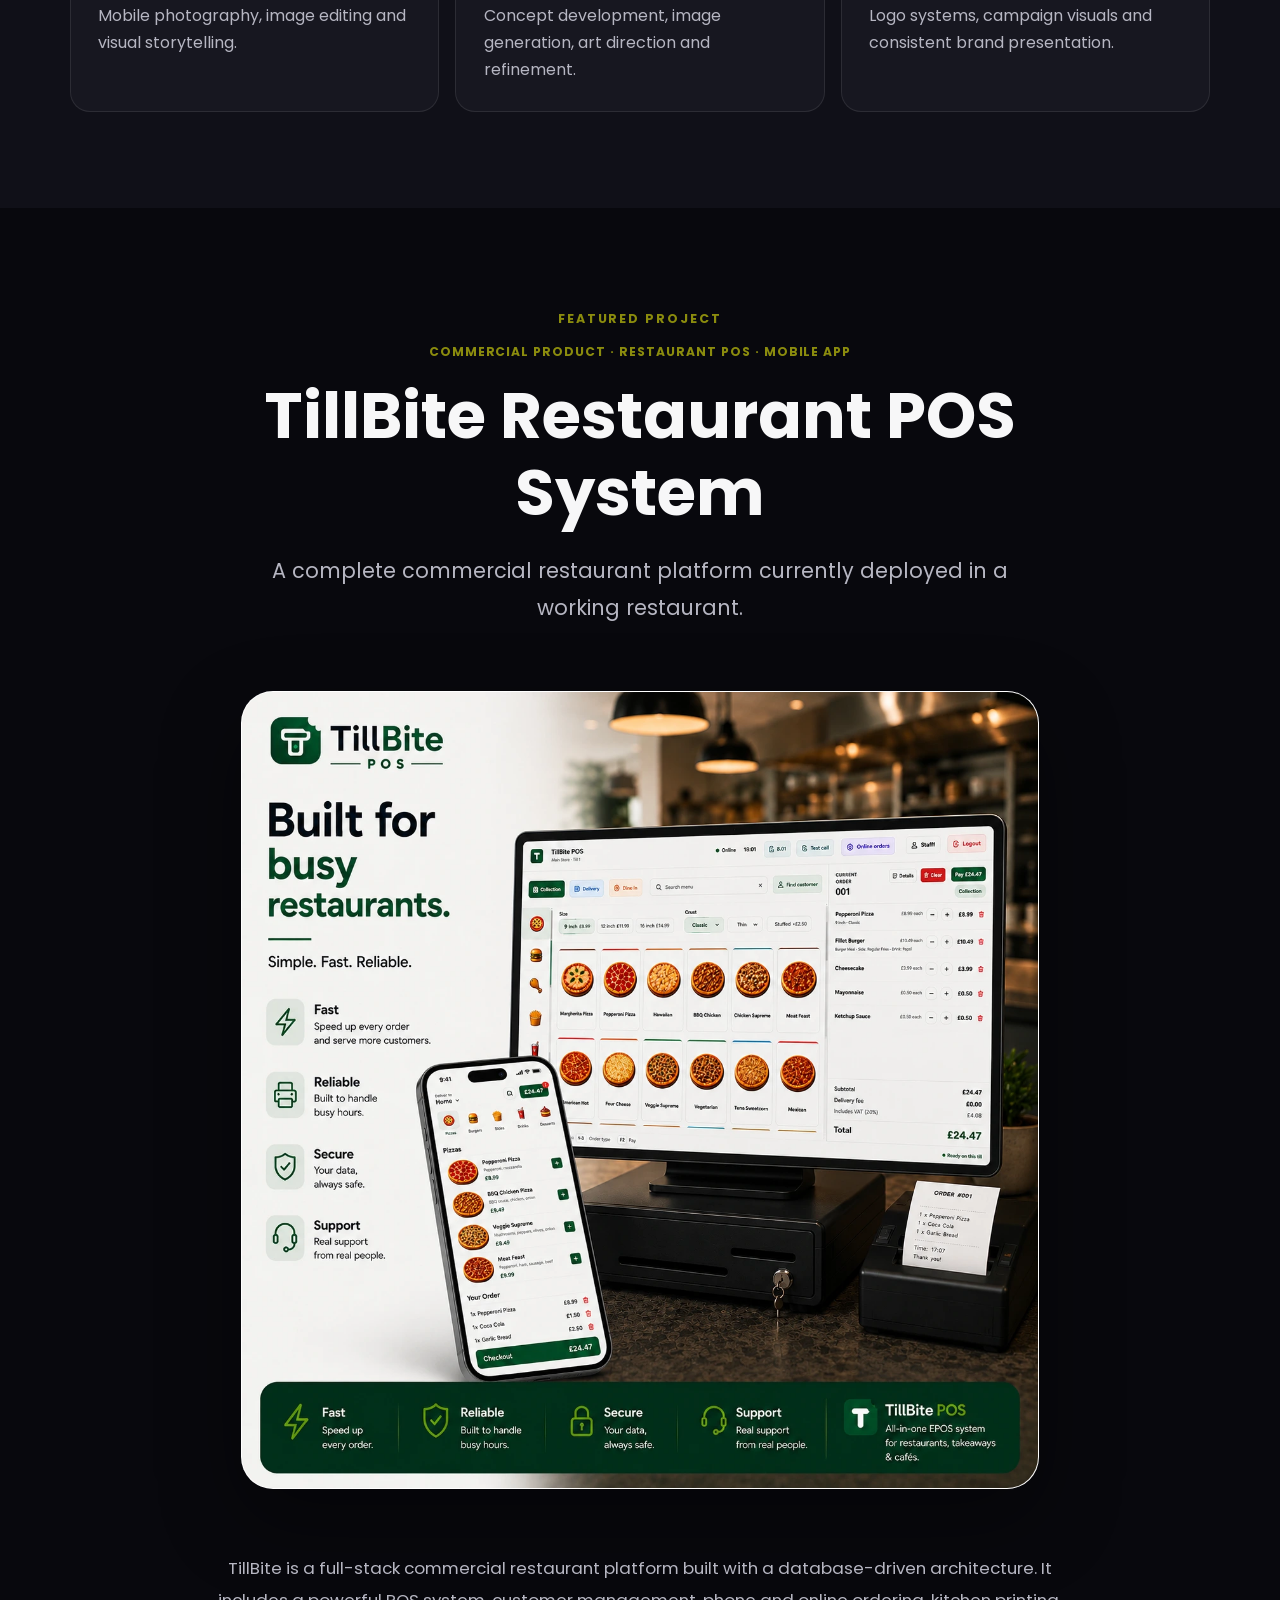
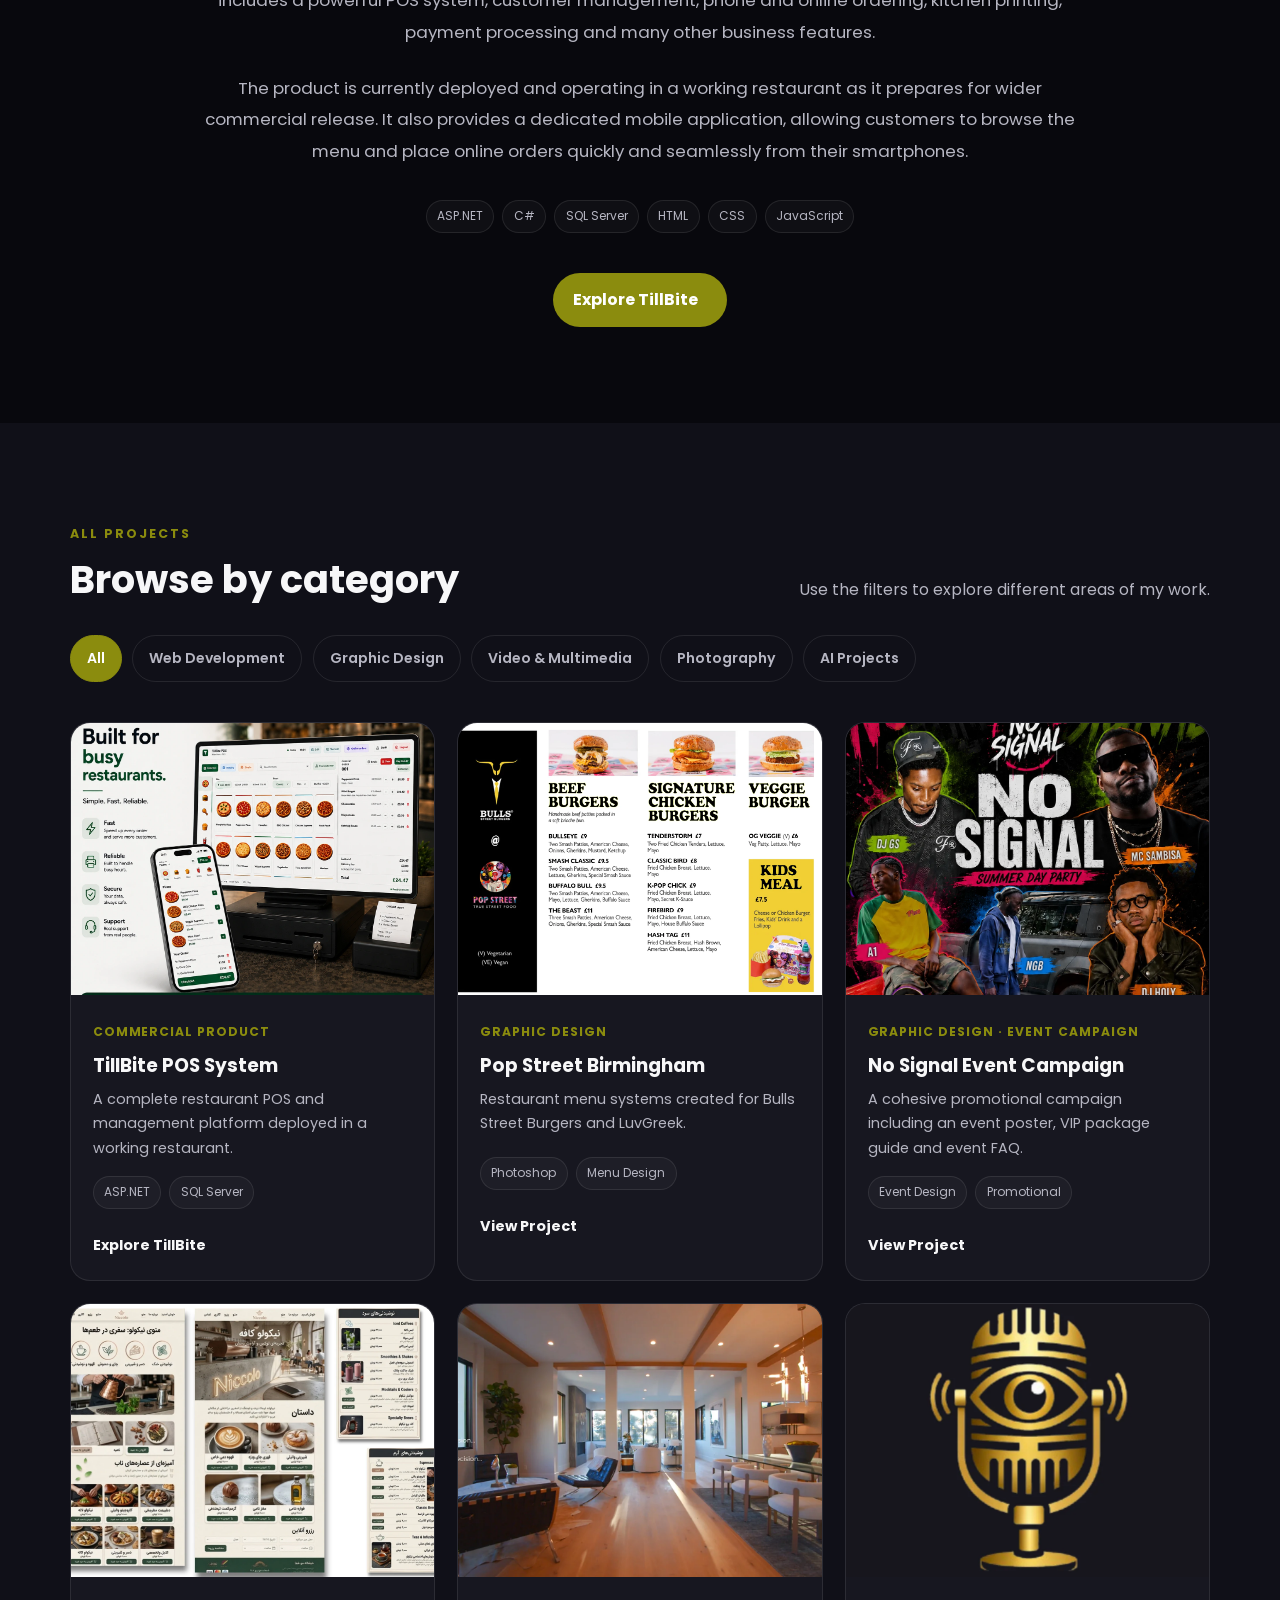
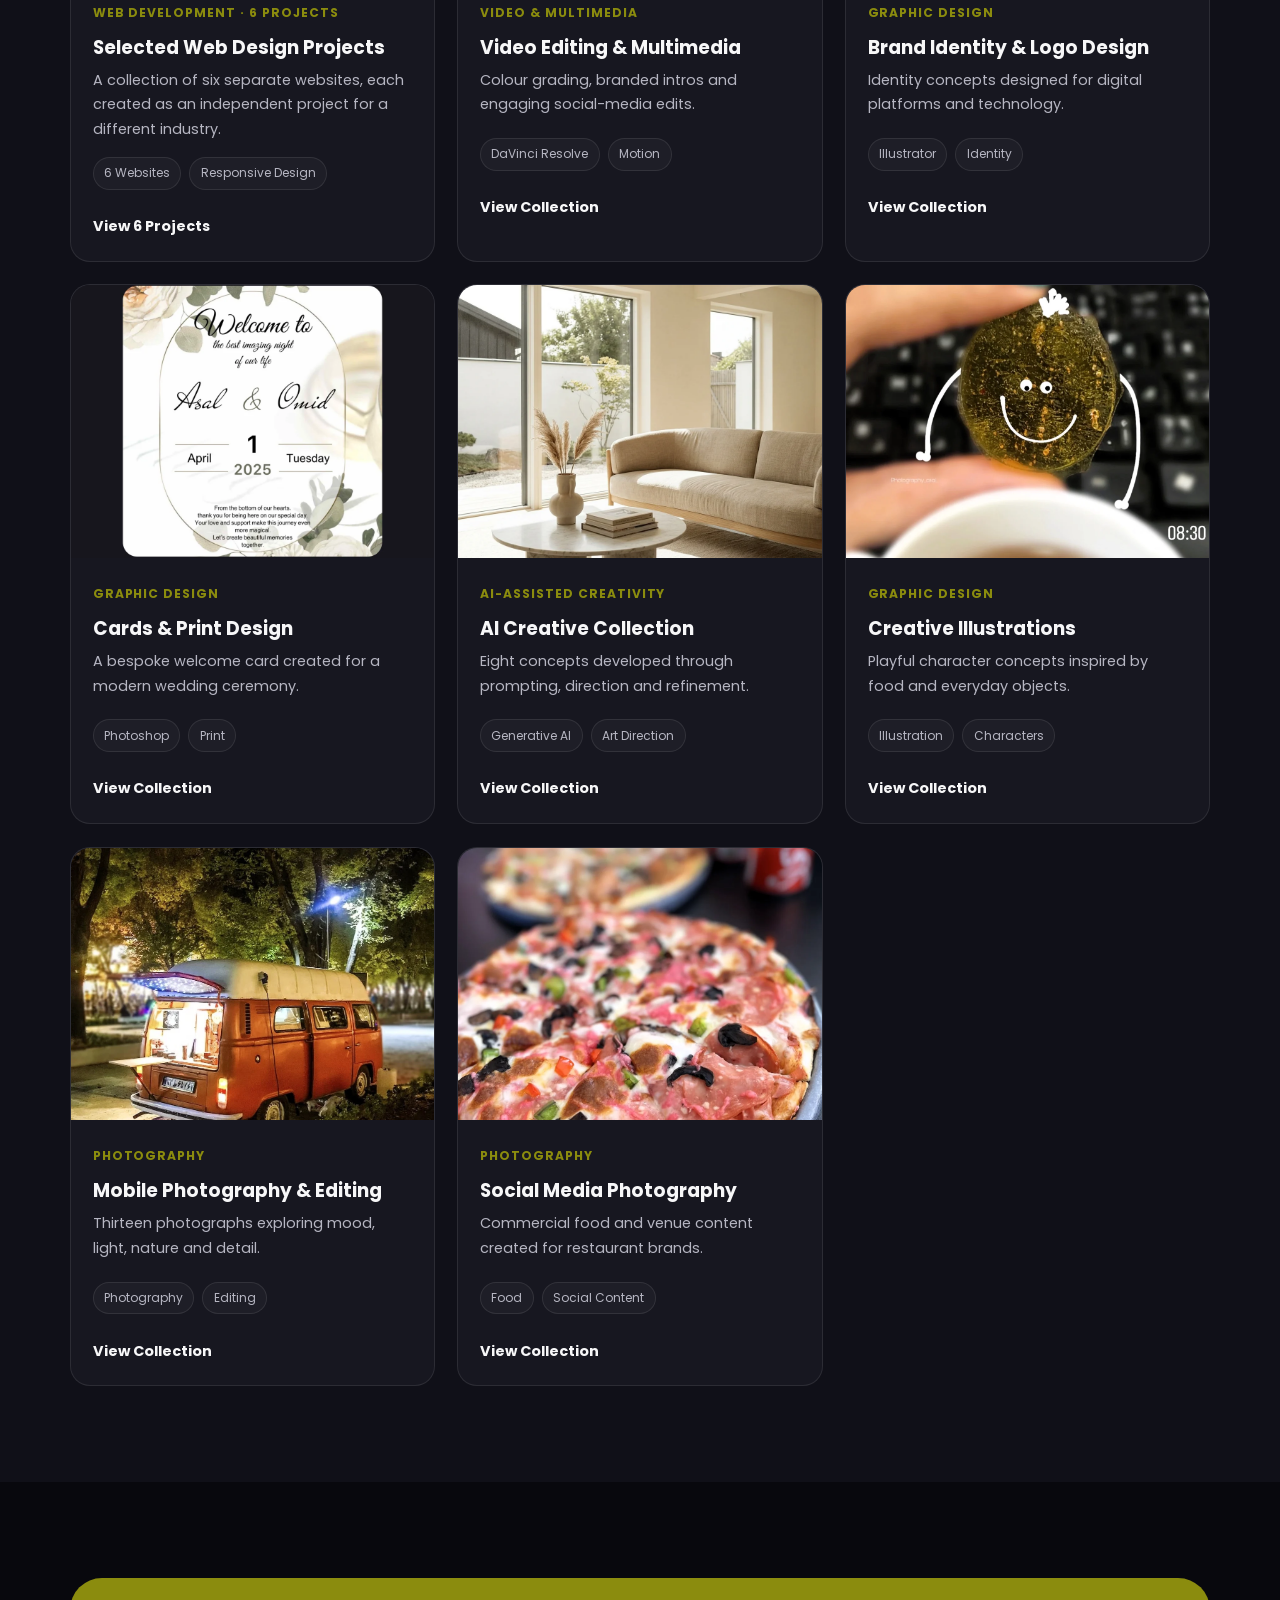
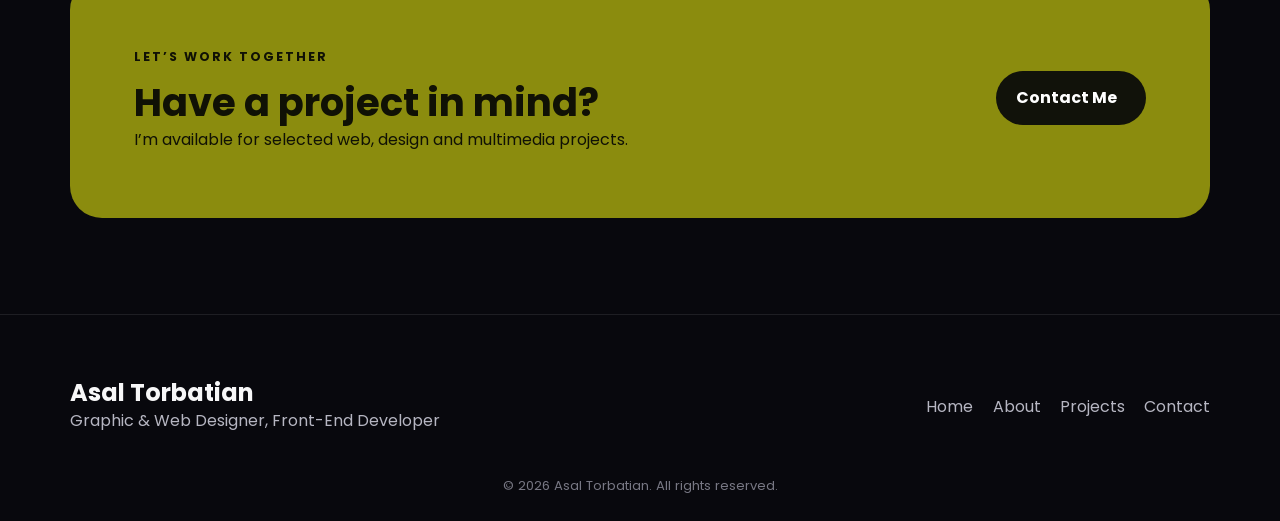
==== commit 2a211ae9: "Add No Signal campaign and clarify web projects" ====
--- a/projects/index.html
+++ b/projects/index.html
@@ -154,7 +154,9 @@
 
           <article class="project-card" data-category="design"><a href="pop-street/index.html" class="image-wrap"><img src="../Images/PopStreet/Bulls.webp" alt="Pop Street restaurant menu design" loading="lazy" decoding="async"></a><div class="card-copy"><span class="project-category">Graphic Design</span><h3>Pop Street Birmingham</h3><p>Restaurant menu systems created for Bulls Street Burgers and LuvGreek.</p><ul class="tags"><li>Photoshop</li><li>Menu Design</li></ul><a href="pop-street/index.html" class="text-link">View Project <i class="uil uil-arrow-right"></i></a></div></article>
 
-          <article class="project-card" data-category="web"><a href="selected-web-design/index.html" class="image-wrap"><img src="../Images/WebPhoto/WebPages (1).webp" alt="Selected responsive website designs including Niccolo Italian Café" loading="lazy" decoding="async"></a><div class="card-copy"><span class="project-category">Web Development</span><h3>Selected Web Design Projects</h3><p>Six responsive concepts across hospitality, retail, beauty and architecture.</p><ul class="tags"><li>Responsive Design</li><li>UI</li></ul><a href="selected-web-design/index.html" class="text-link">View Collection <i class="uil uil-arrow-right"></i></a></div></article>
+          <article class="project-card" data-category="design"><a href="no-signal/index.html" class="image-wrap no-signal-cover"><img src="../Images/NoSignal/event-poster.webp" alt="No Signal event campaign poster" loading="lazy" decoding="async"></a><div class="card-copy"><span class="project-category">Graphic Design · Event Campaign</span><h3>No Signal Event Campaign</h3><p>A cohesive promotional campaign including an event poster, VIP package guide and event FAQ.</p><ul class="tags"><li>Event Design</li><li>Promotional</li></ul><a href="no-signal/index.html" class="text-link">View Project <i class="uil uil-arrow-right"></i></a></div></article>
+
+          <article class="project-card" data-category="web"><a href="selected-web-design/index.html" class="image-wrap"><img src="../Images/WebPhoto/WebPages (1).webp" alt="Collection of six independent responsive website projects" loading="lazy" decoding="async"></a><div class="card-copy"><span class="project-category">Web Development · 6 Projects</span><h3>Selected Web Design Projects</h3><p>A collection of six separate websites, each created as an independent project for a different industry.</p><ul class="tags"><li>6 Websites</li><li>Responsive Design</li></ul><a href="selected-web-design/index.html" class="text-link">View 6 Projects <i class="uil uil-arrow-right"></i></a></div></article>
 
           <article class="project-card" data-category="video"><a href="video-editing/index.html" class="image-wrap"><img src="../Images/LifestyleCover.webp" alt="Video editing and multimedia collection" loading="lazy" decoding="async"></a><div class="card-copy"><span class="project-category">Video & Multimedia</span><h3>Video Editing & Multimedia</h3><p>Colour grading, branded intros and engaging social-media edits.</p><ul class="tags"><li>DaVinci Resolve</li><li>Motion</li></ul><a href="video-editing/index.html" class="text-link">View Collection <i class="uil uil-arrow-right"></i></a></div></article>
 
--- a/projects/projects.css
+++ b/projects/projects.css
@@ -579,6 +579,7 @@
 
     transition: transform 0.4s ease;
 }
+.no-signal-cover img { object-position: center 18%; }
 
 .project-card:hover .image-wrap img {
     transform: scale(1.035);
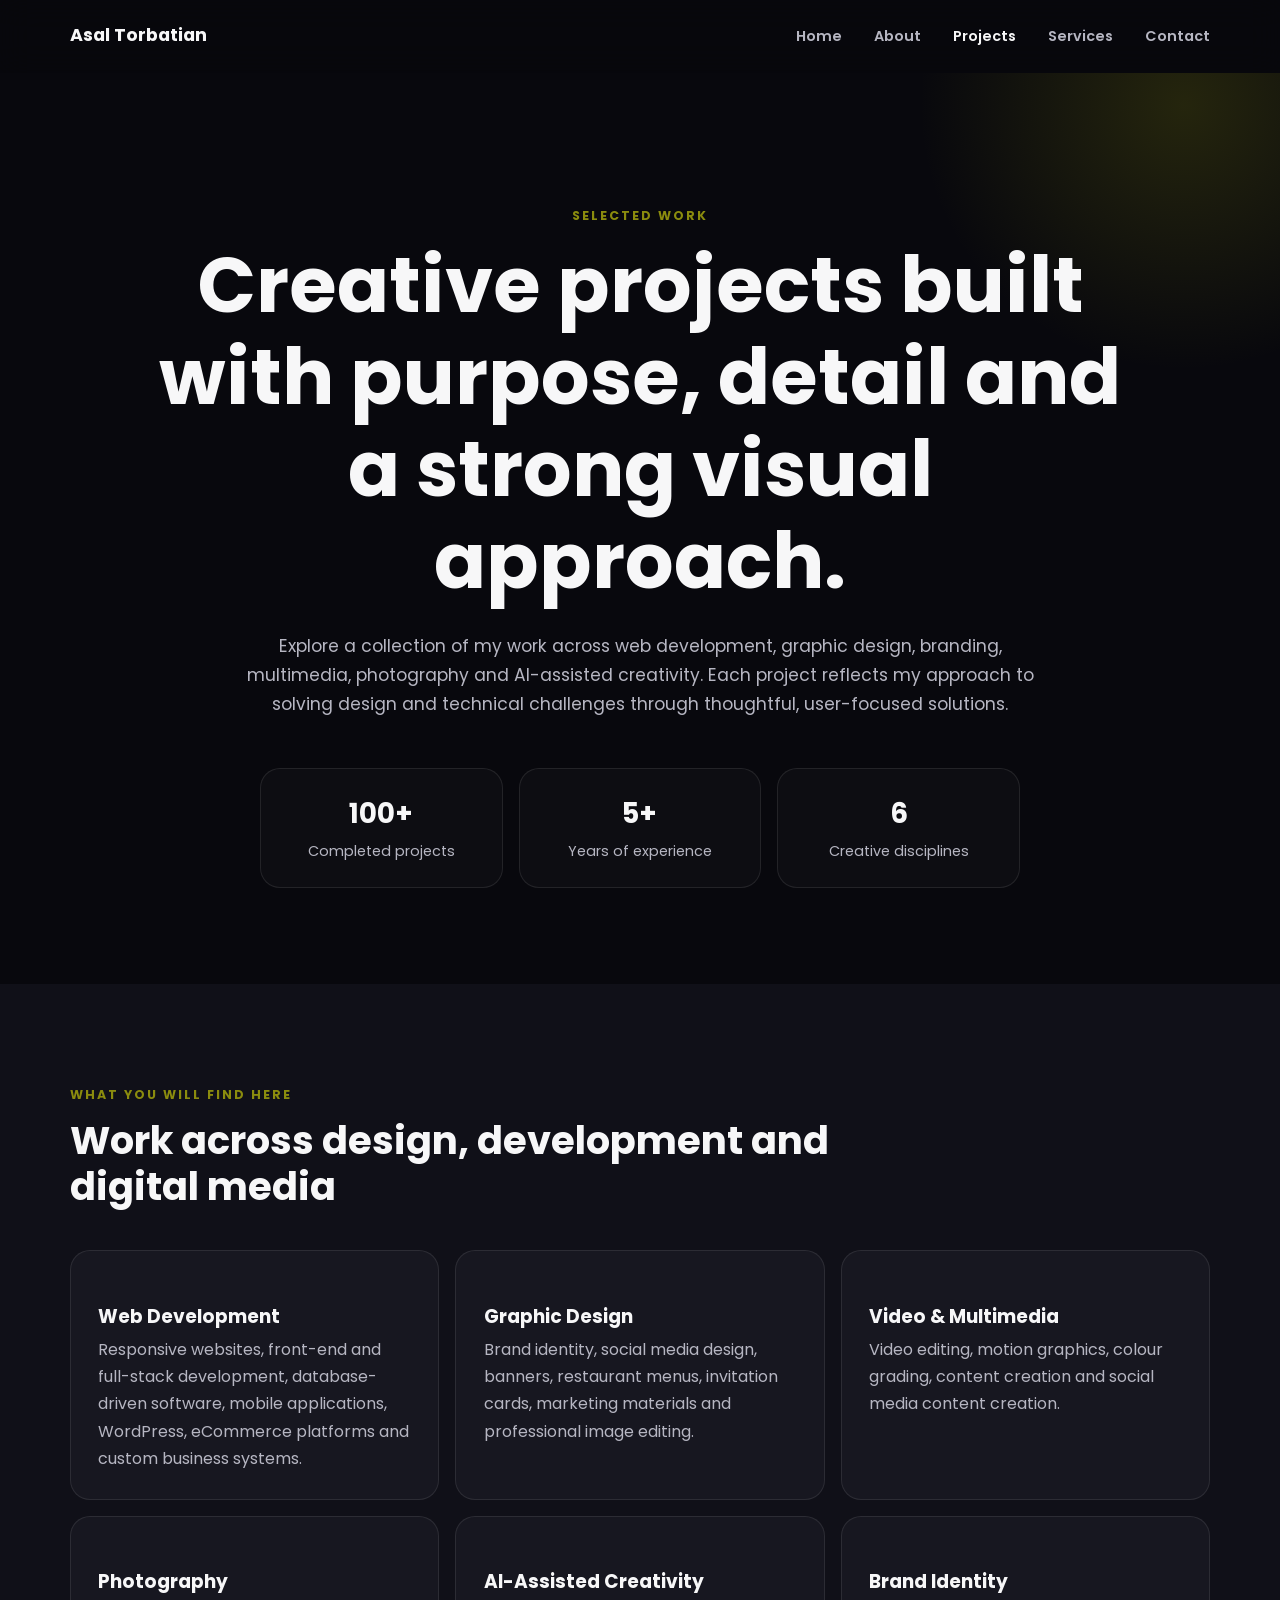
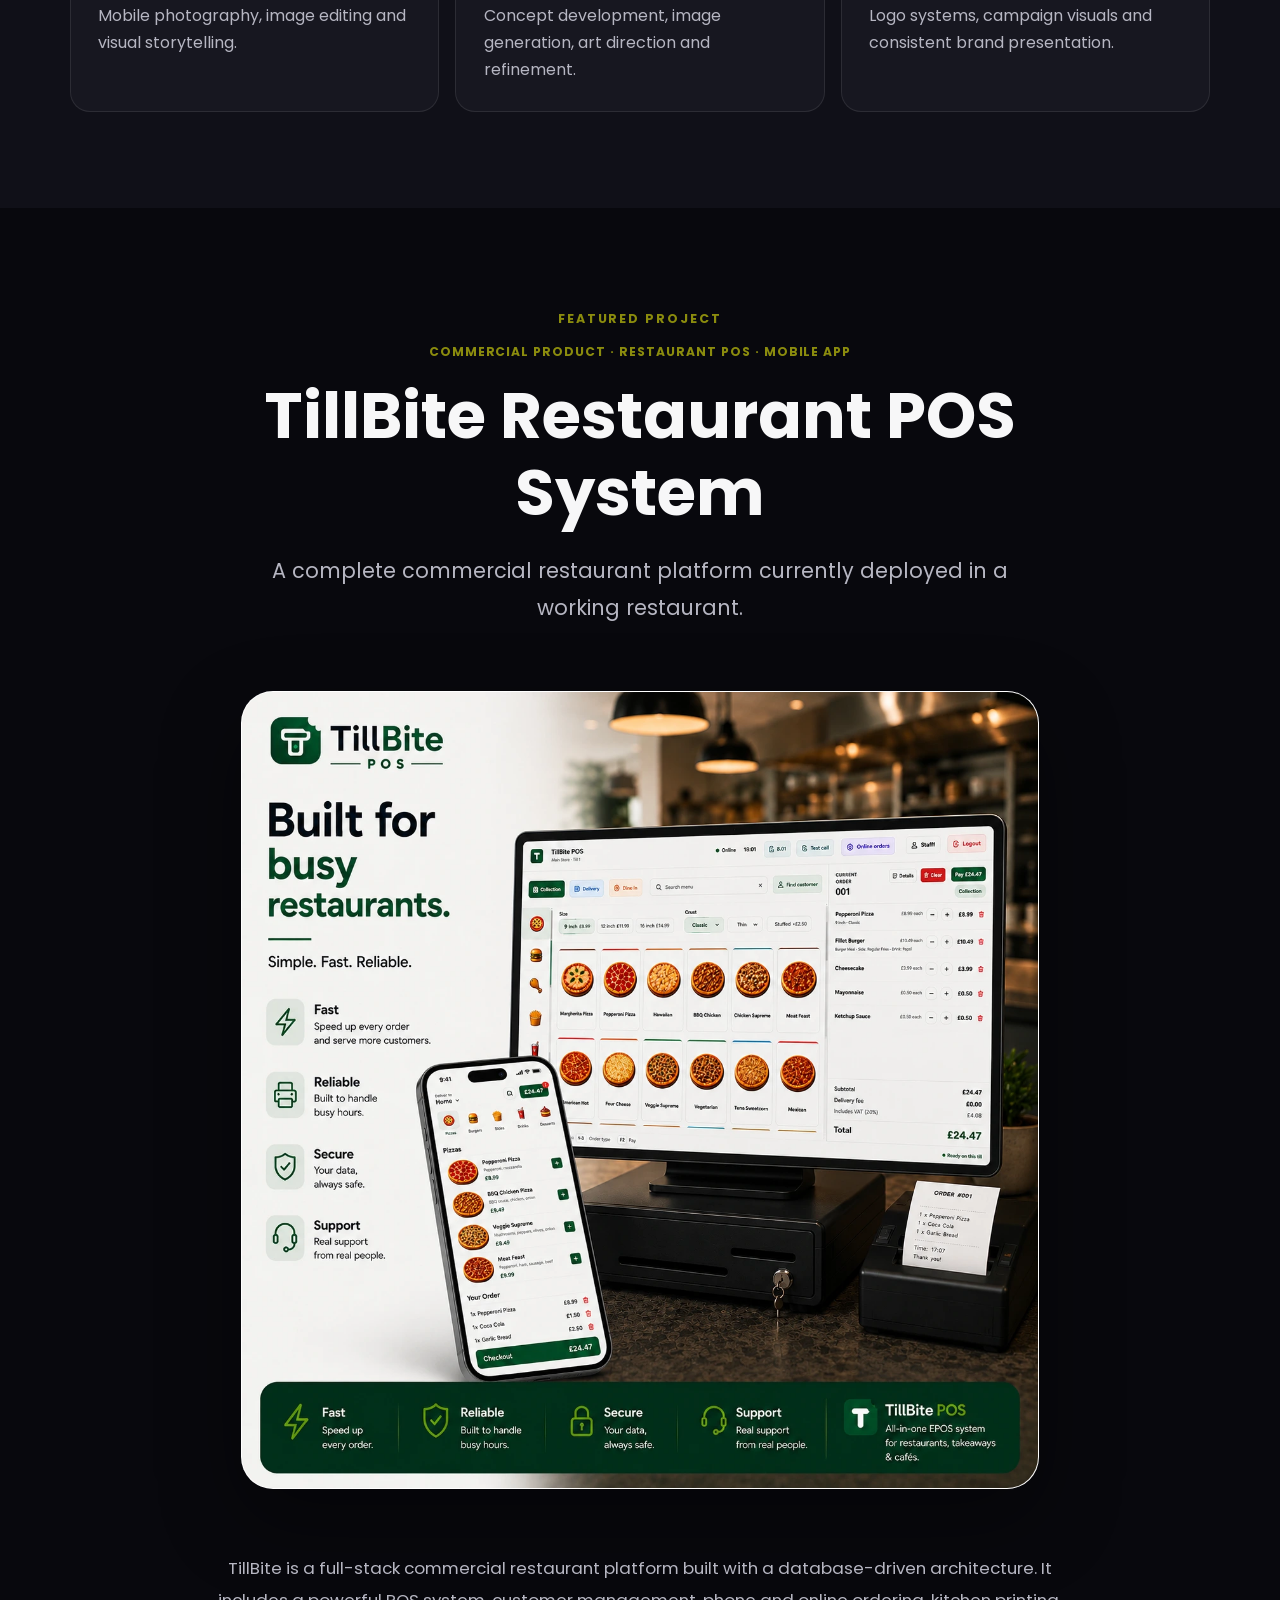
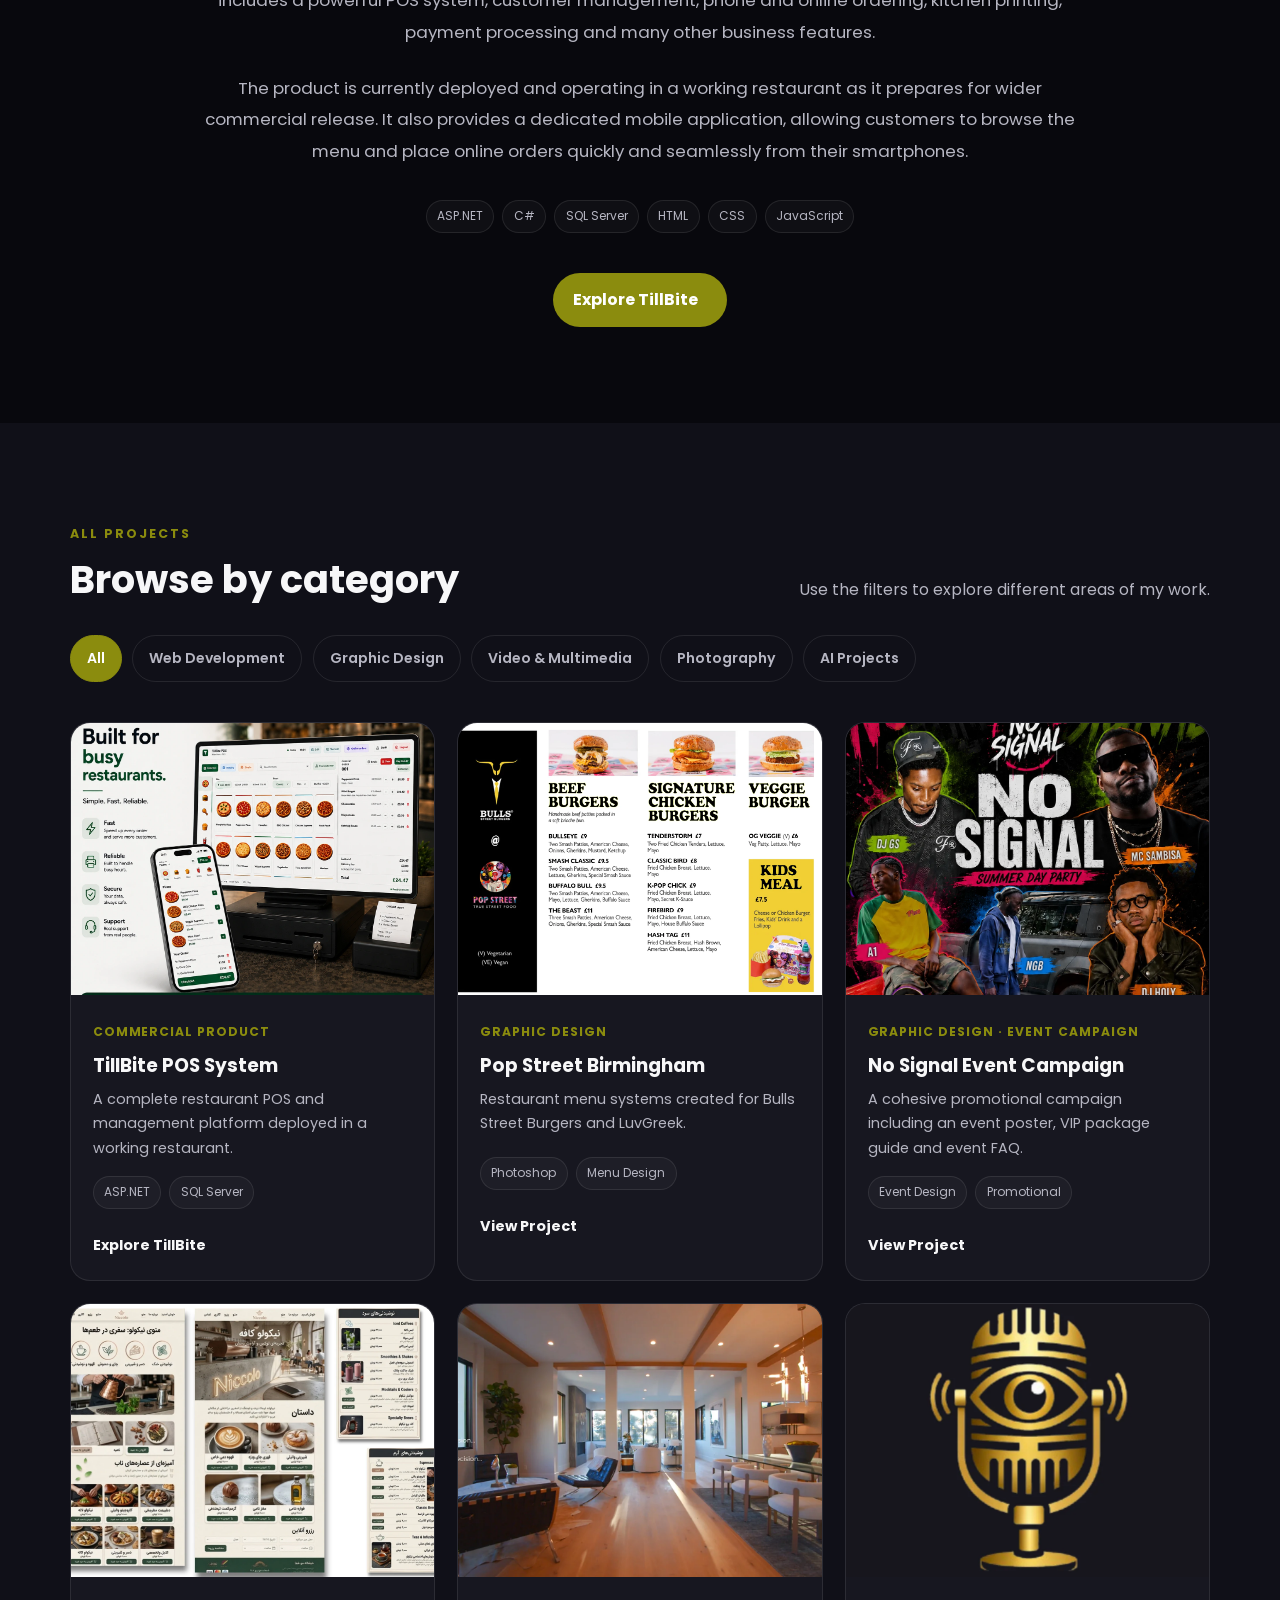
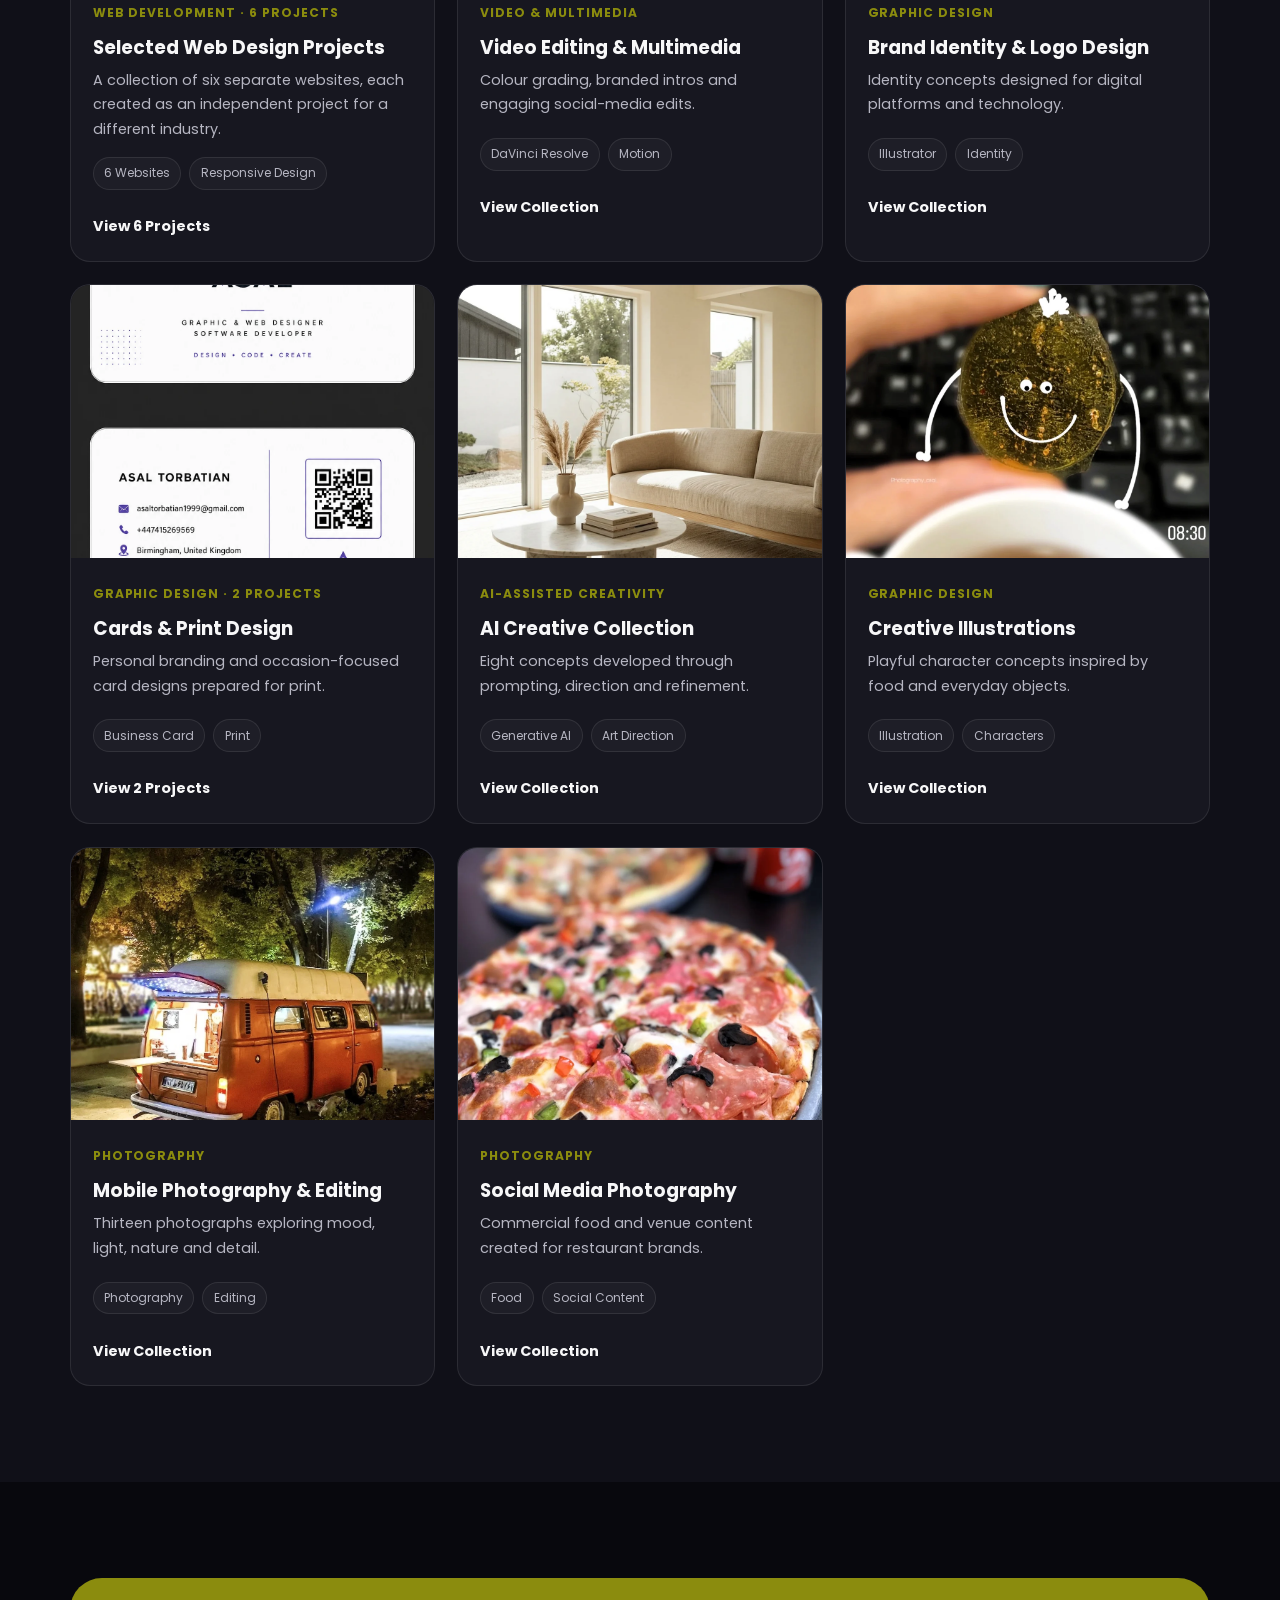
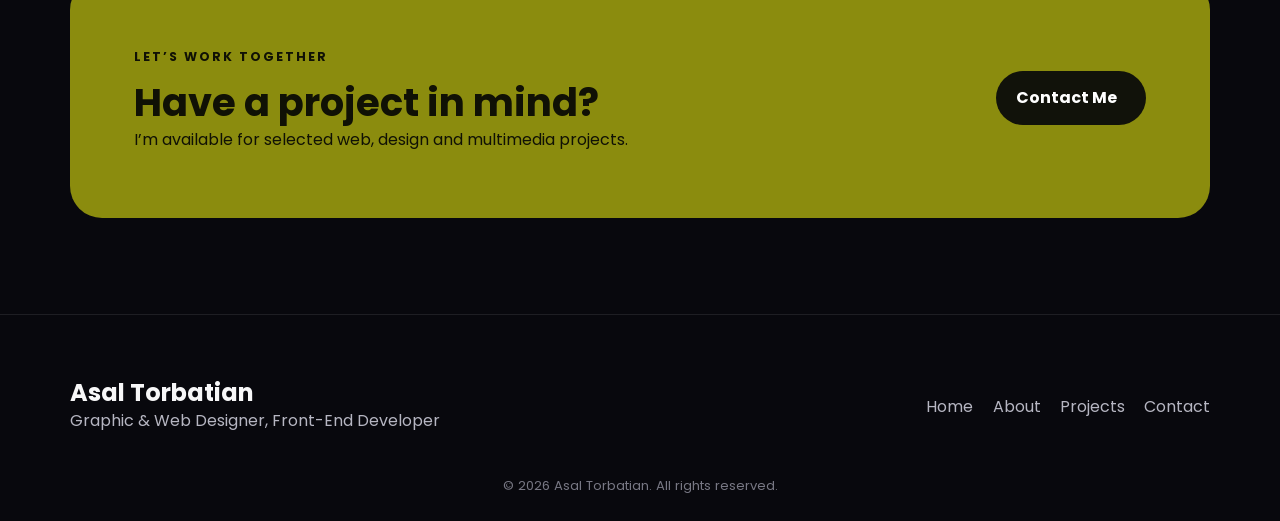
==== commit c210cb75: "Add personal business card to print portfolio" ====
--- a/projects/index.html
+++ b/projects/index.html
@@ -162,7 +162,7 @@
 
           <article class="project-card" data-category="design"><a href="brand-identity/index.html" class="image-wrap"><img src="../Images/negahlogo.webp" alt="Brand identity and logo design collection" loading="lazy" decoding="async"></a><div class="card-copy"><span class="project-category">Graphic Design</span><h3>Brand Identity & Logo Design</h3><p>Identity concepts designed for digital platforms and technology.</p><ul class="tags"><li>Illustrator</li><li>Identity</li></ul><a href="brand-identity/index.html" class="text-link">View Collection <i class="uil uil-arrow-right"></i></a></div></article>
 
-          <article class="project-card" data-category="design"><a href="cards-print-design/index.html" class="image-wrap"><img src="../Images/WelcomeCover.webp" alt="Cards and print design collection" loading="lazy" decoding="async"></a><div class="card-copy"><span class="project-category">Graphic Design</span><h3>Cards & Print Design</h3><p>A bespoke welcome card created for a modern wedding ceremony.</p><ul class="tags"><li>Photoshop</li><li>Print</li></ul><a href="cards-print-design/index.html" class="text-link">View Collection <i class="uil uil-arrow-right"></i></a></div></article>
+          <article class="project-card" data-category="design"><a href="cards-print-design/index.html" class="image-wrap"><img src="../Images/BusinessCard/business-card-front-back.webp" alt="Business card and print design collection" loading="lazy" decoding="async"></a><div class="card-copy"><span class="project-category">Graphic Design · 2 Projects</span><h3>Cards & Print Design</h3><p>Personal branding and occasion-focused card designs prepared for print.</p><ul class="tags"><li>Business Card</li><li>Print</li></ul><a href="cards-print-design/index.html" class="text-link">View 2 Projects <i class="uil uil-arrow-right"></i></a></div></article>
 
           <article class="project-card" data-category="ai"><a href="ai-creative/index.html" class="image-wrap"><img src="../Images/AIPhoto/AI (1).webp" alt="AI-assisted interior design visual" loading="lazy" decoding="async"></a><div class="card-copy"><span class="project-category">AI-Assisted Creativity</span><h3>AI Creative Collection</h3><p>Eight concepts developed through prompting, direction and refinement.</p><ul class="tags"><li>Generative AI</li><li>Art Direction</li></ul><a href="ai-creative/index.html" class="text-link">View Collection <i class="uil uil-arrow-right"></i></a></div></article>
 
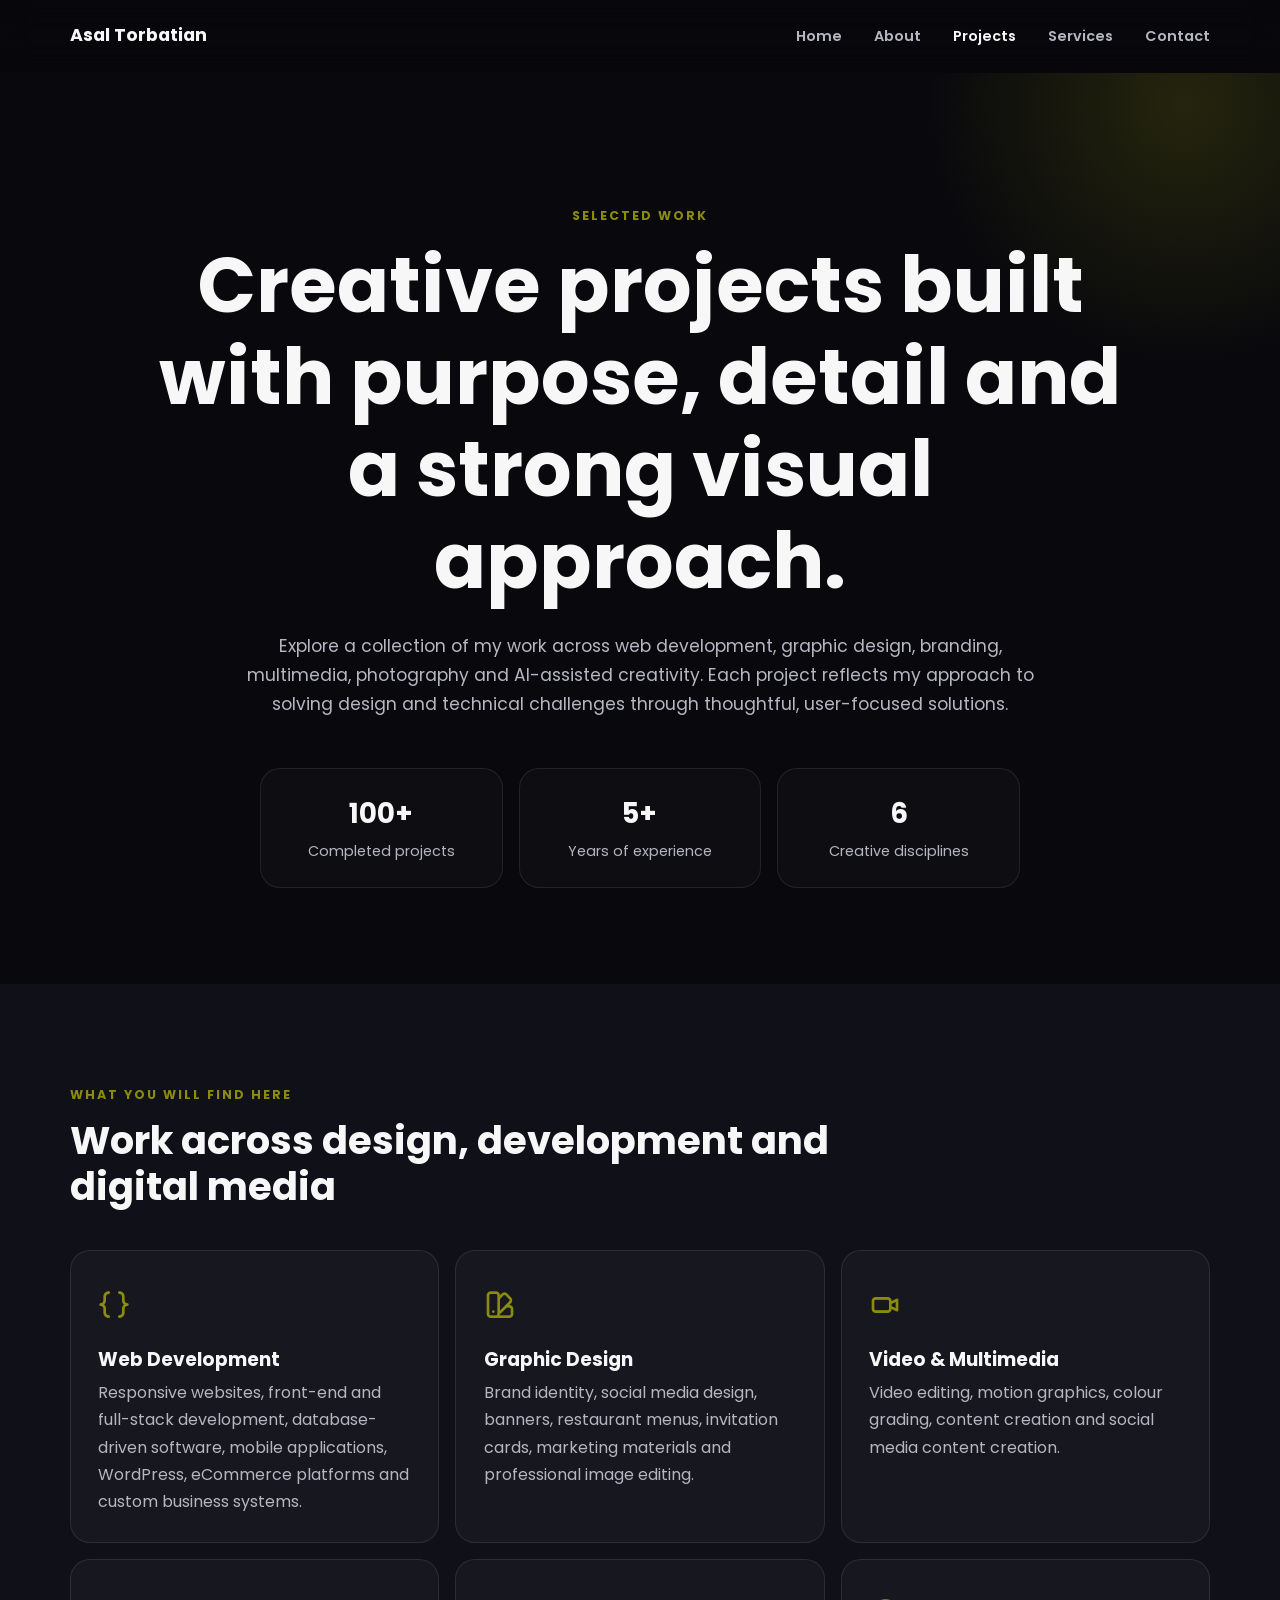
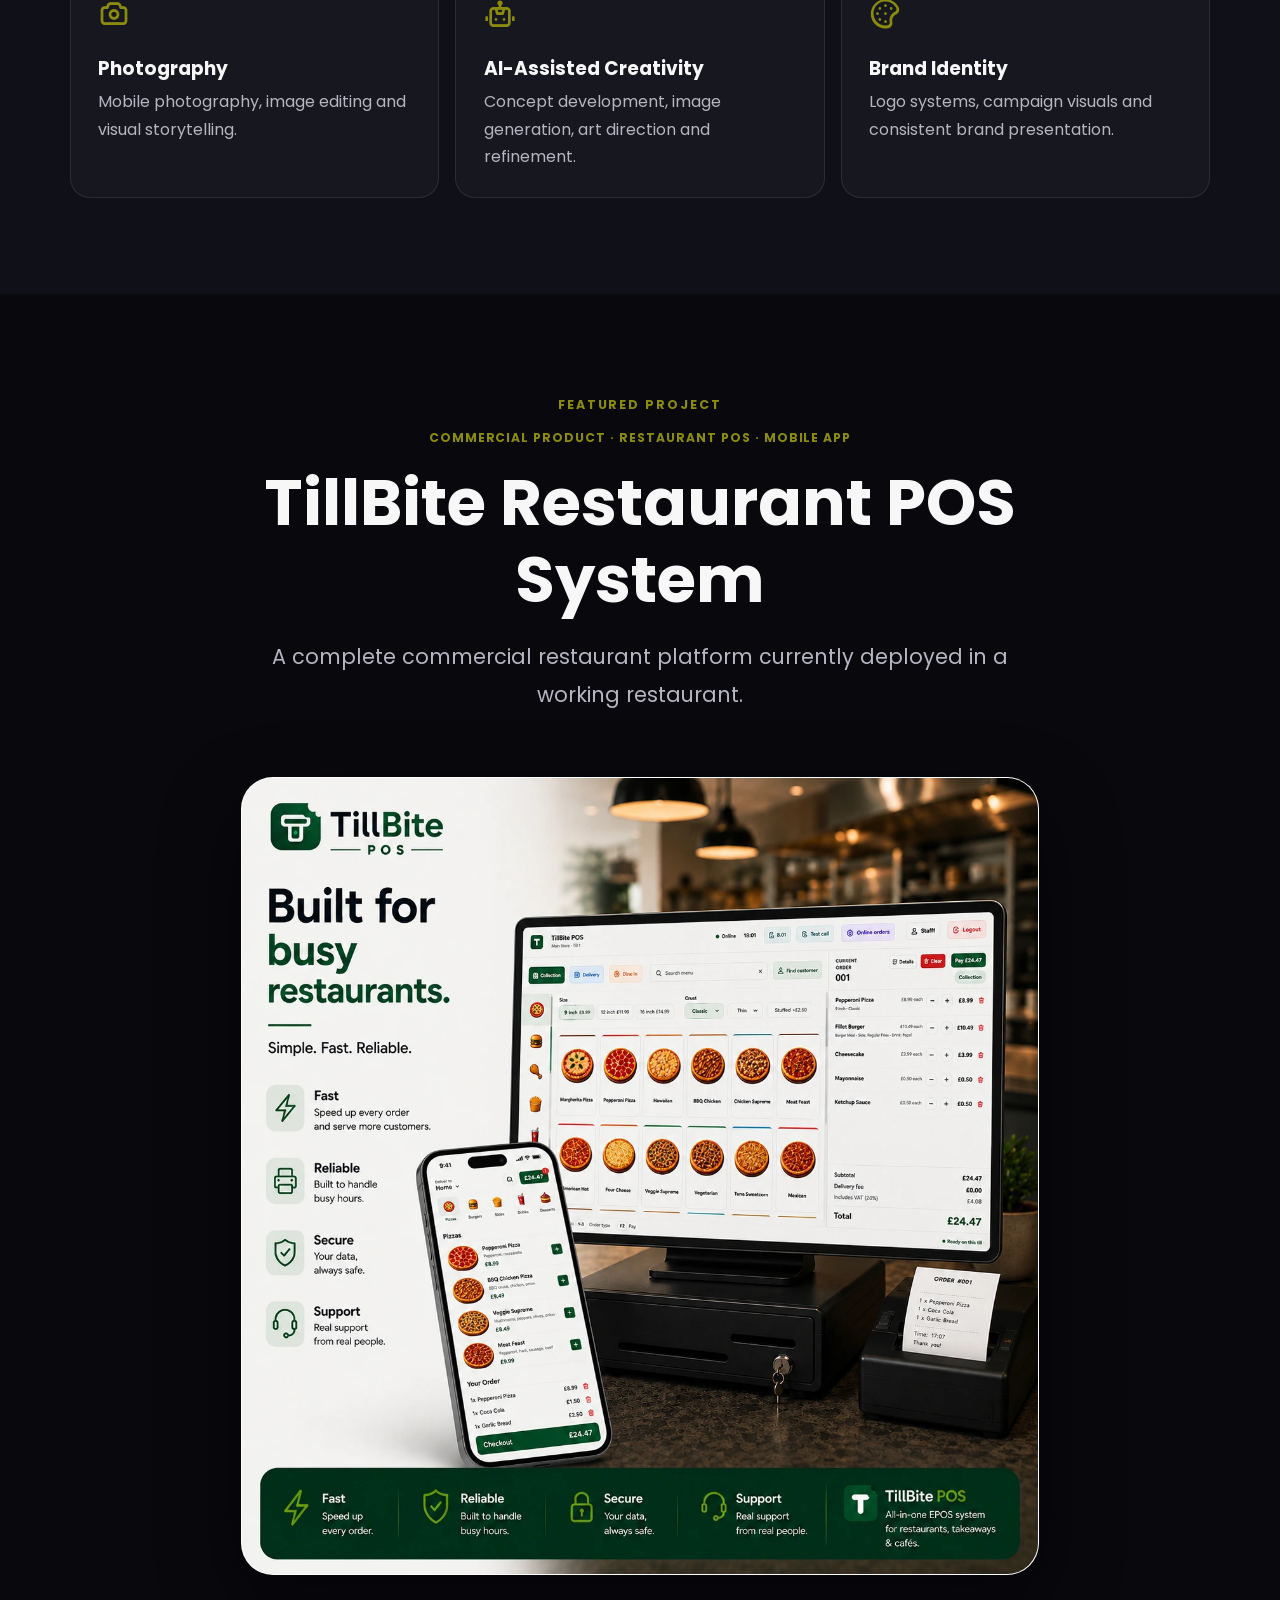
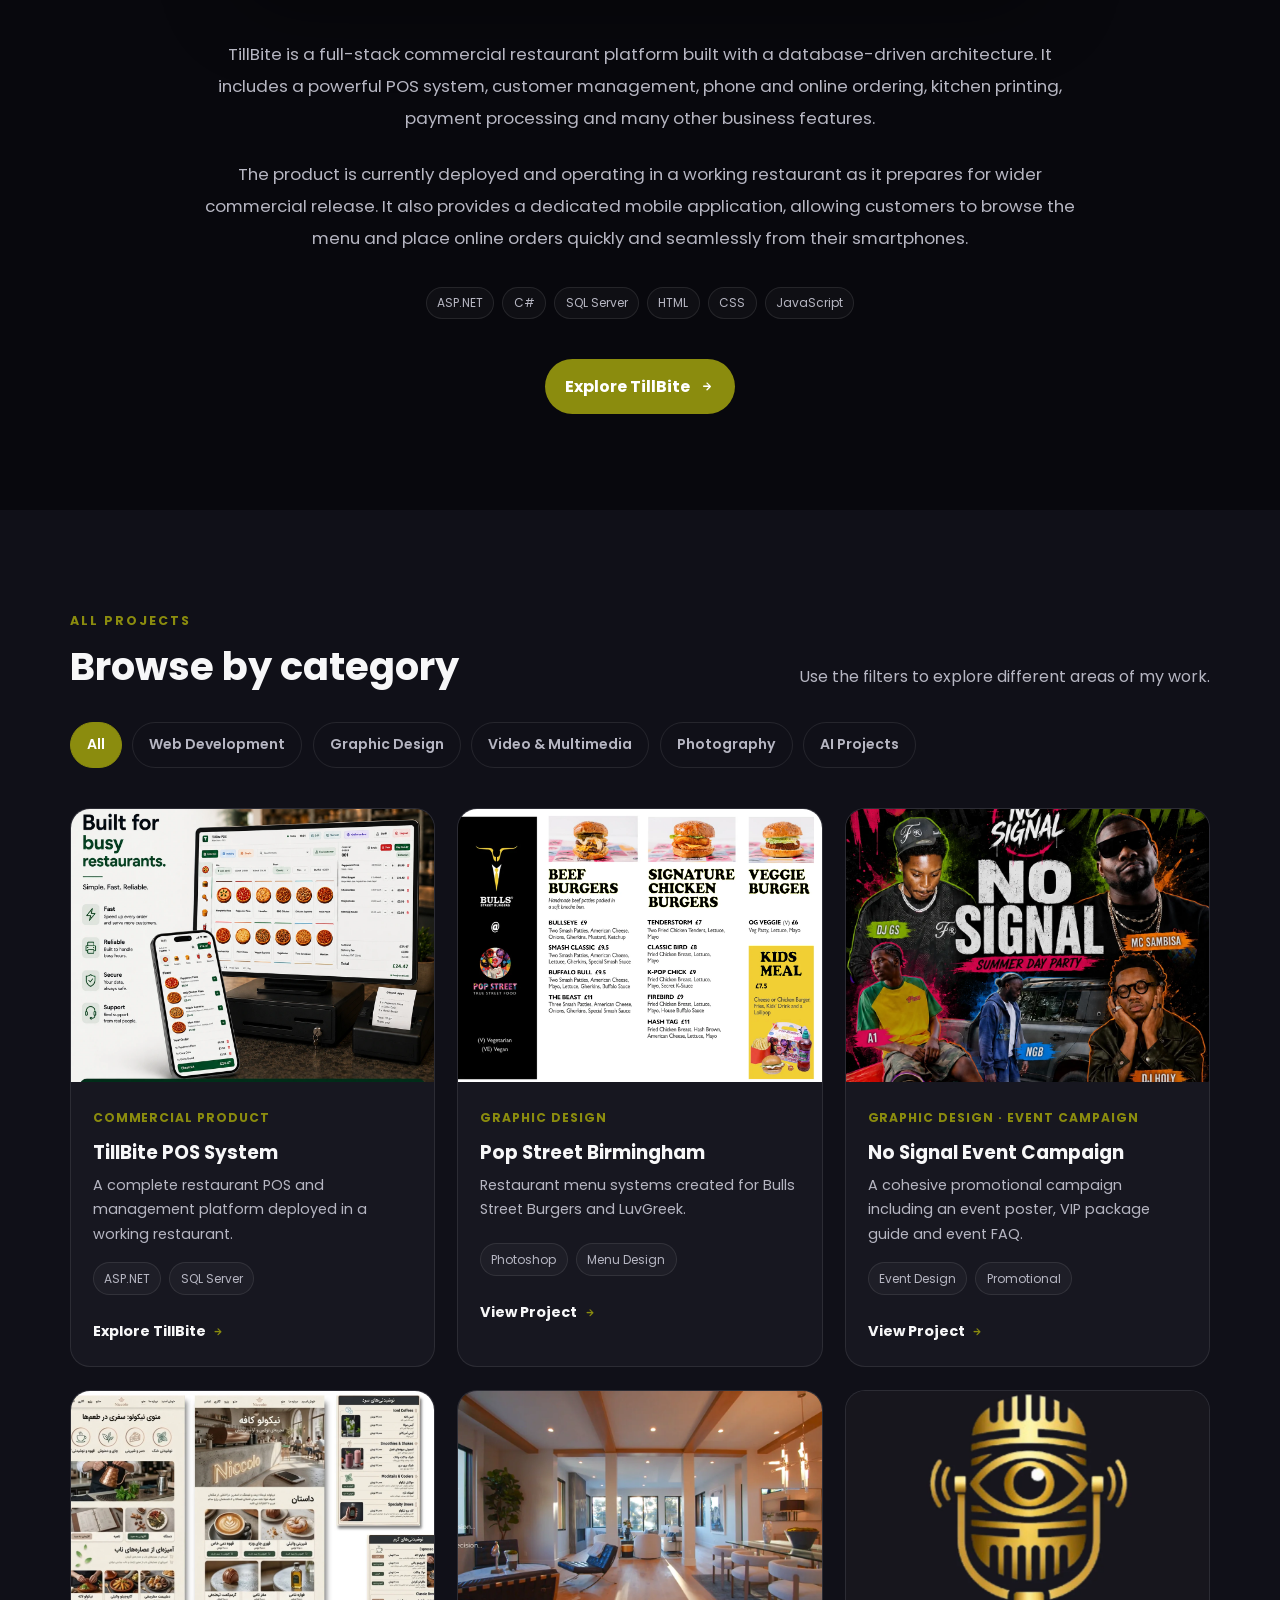
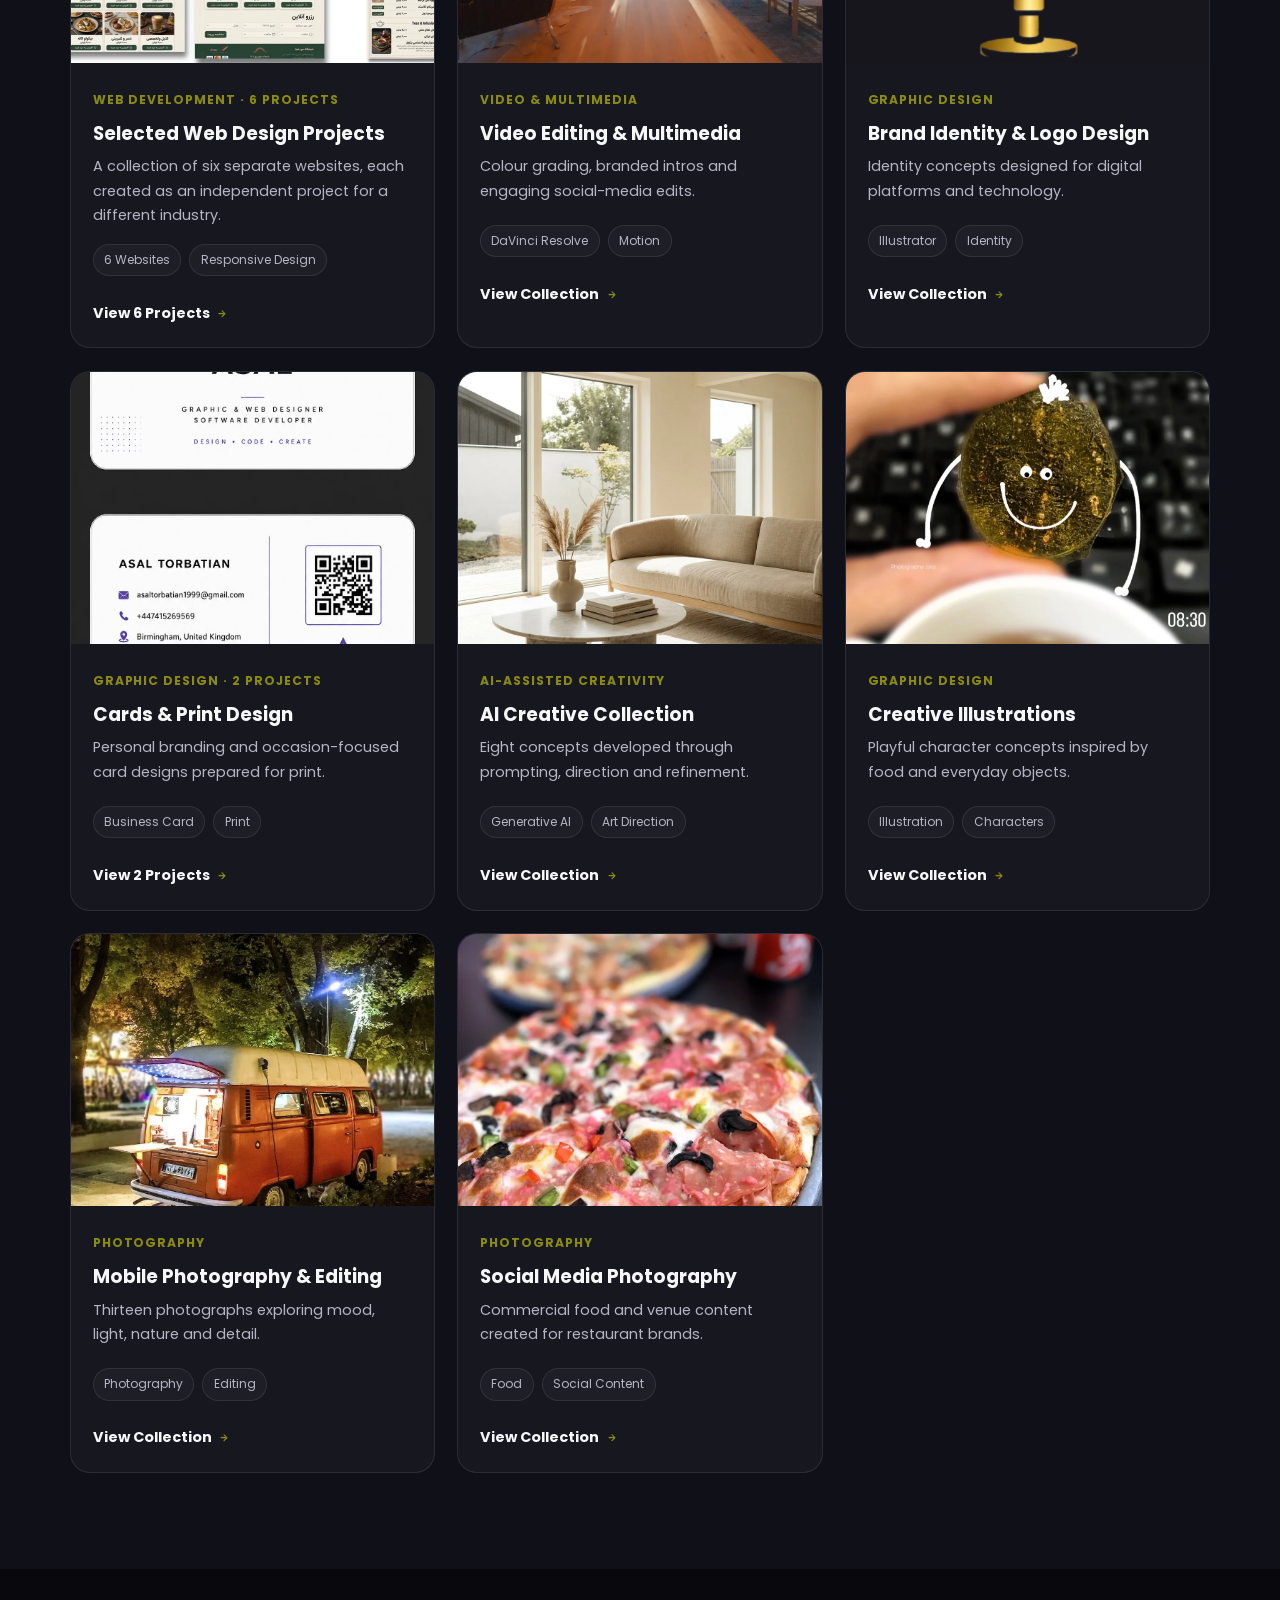
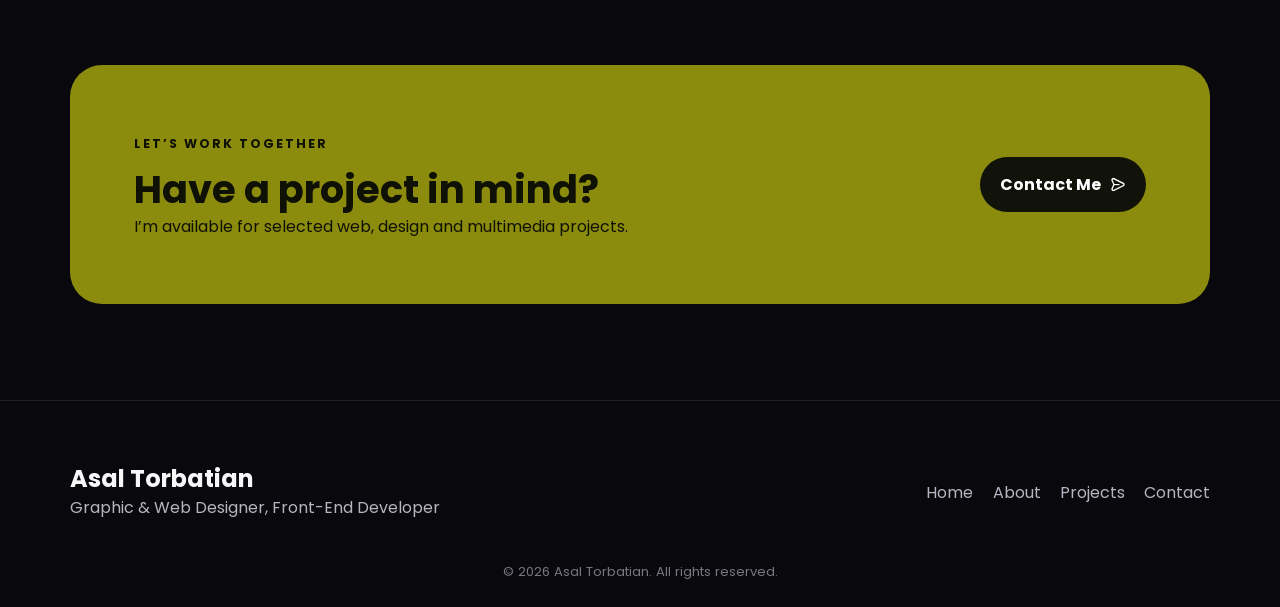
==== commit 6519f249: "Improve font loading and layout stability" ====
--- a/projects/index.html
+++ b/projects/index.html
@@ -6,7 +6,7 @@
   <title>Projects | Asal Torbatian</title>
   <meta name="description" content="Selected projects by Asal Torbatian across web development, graphic design, multimedia, photography and AI-assisted creativity.">
   <link rel="icon" type="image/webp" href="../Images/favicon.webp">
-  <link rel="stylesheet" href="https://unicons.iconscout.com/release/v4.0.8/css/line.css">
+  <link rel="preload" href="../Resources/fonts/poppins-400.woff2" as="font" type="font/woff2" crossorigin><link rel="stylesheet" href="../Resources/unicons.css">
   <link rel="stylesheet" href="projects.css">
   <meta property="og:title" content="Projects | Asal Torbatian">
   <meta property="og:description" content="Selected work across web development, graphic design, multimedia, photography and AI-assisted creativity.">
@@ -90,7 +90,7 @@
             <img
                 src="../Images/TillBite/TillBite.webp"
                 alt="TillBite restaurant POS system with mobile ordering application"
-            >
+             width="1254" height="1254">
 
         </div>
 
@@ -150,27 +150,27 @@
         </div>
 
         <div class="project-grid">
-          <article class="project-card" data-category="web"><a href="tillbite/index.html" class="image-wrap"><img src="../Images/TillBite/TillBite.webp" alt="TillBite restaurant POS interface" loading="lazy" decoding="async"></a><div class="card-copy"><span class="project-category">Commercial Product</span><h3>TillBite POS System</h3><p>A complete restaurant POS and management platform deployed in a working restaurant.</p><ul class="tags"><li>ASP.NET</li><li>SQL Server</li></ul><a href="tillbite/index.html" class="text-link">Explore TillBite <i class="uil uil-arrow-right"></i></a></div></article>
-
-          <article class="project-card" data-category="design"><a href="pop-street/index.html" class="image-wrap"><img src="../Images/PopStreet/Bulls.webp" alt="Pop Street restaurant menu design" loading="lazy" decoding="async"></a><div class="card-copy"><span class="project-category">Graphic Design</span><h3>Pop Street Birmingham</h3><p>Restaurant menu systems created for Bulls Street Burgers and LuvGreek.</p><ul class="tags"><li>Photoshop</li><li>Menu Design</li></ul><a href="pop-street/index.html" class="text-link">View Project <i class="uil uil-arrow-right"></i></a></div></article>
-
-          <article class="project-card" data-category="design"><a href="no-signal/index.html" class="image-wrap no-signal-cover"><img src="../Images/NoSignal/event-poster.webp" alt="No Signal event campaign poster" loading="lazy" decoding="async"></a><div class="card-copy"><span class="project-category">Graphic Design · Event Campaign</span><h3>No Signal Event Campaign</h3><p>A cohesive promotional campaign including an event poster, VIP package guide and event FAQ.</p><ul class="tags"><li>Event Design</li><li>Promotional</li></ul><a href="no-signal/index.html" class="text-link">View Project <i class="uil uil-arrow-right"></i></a></div></article>
-
-          <article class="project-card" data-category="web"><a href="selected-web-design/index.html" class="image-wrap"><img src="../Images/WebPhoto/WebPages (1).webp" alt="Collection of six independent responsive website projects" loading="lazy" decoding="async"></a><div class="card-copy"><span class="project-category">Web Development · 6 Projects</span><h3>Selected Web Design Projects</h3><p>A collection of six separate websites, each created as an independent project for a different industry.</p><ul class="tags"><li>6 Websites</li><li>Responsive Design</li></ul><a href="selected-web-design/index.html" class="text-link">View 6 Projects <i class="uil uil-arrow-right"></i></a></div></article>
-
-          <article class="project-card" data-category="video"><a href="video-editing/index.html" class="image-wrap"><img src="../Images/LifestyleCover.webp" alt="Video editing and multimedia collection" loading="lazy" decoding="async"></a><div class="card-copy"><span class="project-category">Video & Multimedia</span><h3>Video Editing & Multimedia</h3><p>Colour grading, branded intros and engaging social-media edits.</p><ul class="tags"><li>DaVinci Resolve</li><li>Motion</li></ul><a href="video-editing/index.html" class="text-link">View Collection <i class="uil uil-arrow-right"></i></a></div></article>
-
-          <article class="project-card" data-category="design"><a href="brand-identity/index.html" class="image-wrap"><img src="../Images/negahlogo.webp" alt="Brand identity and logo design collection" loading="lazy" decoding="async"></a><div class="card-copy"><span class="project-category">Graphic Design</span><h3>Brand Identity & Logo Design</h3><p>Identity concepts designed for digital platforms and technology.</p><ul class="tags"><li>Illustrator</li><li>Identity</li></ul><a href="brand-identity/index.html" class="text-link">View Collection <i class="uil uil-arrow-right"></i></a></div></article>
-
-          <article class="project-card" data-category="design"><a href="cards-print-design/index.html" class="image-wrap"><img src="../Images/BusinessCard/business-card-front-back.webp" alt="Business card and print design collection" loading="lazy" decoding="async"></a><div class="card-copy"><span class="project-category">Graphic Design · 2 Projects</span><h3>Cards & Print Design</h3><p>Personal branding and occasion-focused card designs prepared for print.</p><ul class="tags"><li>Business Card</li><li>Print</li></ul><a href="cards-print-design/index.html" class="text-link">View 2 Projects <i class="uil uil-arrow-right"></i></a></div></article>
-
-          <article class="project-card" data-category="ai"><a href="ai-creative/index.html" class="image-wrap"><img src="../Images/AIPhoto/AI (1).webp" alt="AI-assisted interior design visual" loading="lazy" decoding="async"></a><div class="card-copy"><span class="project-category">AI-Assisted Creativity</span><h3>AI Creative Collection</h3><p>Eight concepts developed through prompting, direction and refinement.</p><ul class="tags"><li>Generative AI</li><li>Art Direction</li></ul><a href="ai-creative/index.html" class="text-link">View Collection <i class="uil uil-arrow-right"></i></a></div></article>
-
-          <article class="project-card" data-category="design"><a href="creative-illustrations/index.html" class="image-wrap"><img src="../Images/Creative/1 (1).webp" alt="Creative illustration collection" loading="lazy" decoding="async"></a><div class="card-copy"><span class="project-category">Graphic Design</span><h3>Creative Illustrations</h3><p>Playful character concepts inspired by food and everyday objects.</p><ul class="tags"><li>Illustration</li><li>Characters</li></ul><a href="creative-illustrations/index.html" class="text-link">View Collection <i class="uil uil-arrow-right"></i></a></div></article>
-
-          <article class="project-card" data-category="photo"><a href="mobile-photography/index.html" class="image-wrap"><img src="../Images/Mobilegraphy/1 (4).webp" alt="Edited mobile photography project" loading="lazy" decoding="async"></a><div class="card-copy"><span class="project-category">Photography</span><h3>Mobile Photography & Editing</h3><p>Thirteen photographs exploring mood, light, nature and detail.</p><ul class="tags"><li>Photography</li><li>Editing</li></ul><a href="mobile-photography/index.html" class="text-link">View Collection <i class="uil uil-arrow-right"></i></a></div></article>
-
-          <article class="project-card" data-category="photo"><a href="social-media-photography/index.html" class="image-wrap"><img src="../Images/Social/1.webp" alt="Commercial social media photography" loading="lazy" decoding="async"></a><div class="card-copy"><span class="project-category">Photography</span><h3>Social Media Photography</h3><p>Commercial food and venue content created for restaurant brands.</p><ul class="tags"><li>Food</li><li>Social Content</li></ul><a href="social-media-photography/index.html" class="text-link">View Collection <i class="uil uil-arrow-right"></i></a></div></article>
+          <article class="project-card" data-category="web"><a href="tillbite/index.html" class="image-wrap"><img src="../Images/TillBite/TillBite.webp" alt="TillBite restaurant POS interface" loading="lazy" decoding="async" width="1254" height="1254"></a><div class="card-copy"><span class="project-category">Commercial Product</span><h3>TillBite POS System</h3><p>A complete restaurant POS and management platform deployed in a working restaurant.</p><ul class="tags"><li>ASP.NET</li><li>SQL Server</li></ul><a href="tillbite/index.html" class="text-link">Explore TillBite <i class="uil uil-arrow-right"></i></a></div></article>
+
+          <article class="project-card" data-category="design"><a href="pop-street/index.html" class="image-wrap"><img src="../Images/PopStreet/Bulls.webp" alt="Pop Street restaurant menu design" loading="lazy" decoding="async" width="1417" height="997"></a><div class="card-copy"><span class="project-category">Graphic Design</span><h3>Pop Street Birmingham</h3><p>Restaurant menu systems created for Bulls Street Burgers and LuvGreek.</p><ul class="tags"><li>Photoshop</li><li>Menu Design</li></ul><a href="pop-street/index.html" class="text-link">View Project <i class="uil uil-arrow-right"></i></a></div></article>
+
+          <article class="project-card" data-category="design"><a href="no-signal/index.html" class="image-wrap no-signal-cover"><img src="../Images/NoSignal/event-poster.webp" alt="No Signal event campaign poster" loading="lazy" decoding="async" width="1024" height="1536"></a><div class="card-copy"><span class="project-category">Graphic Design · Event Campaign</span><h3>No Signal Event Campaign</h3><p>A cohesive promotional campaign including an event poster, VIP package guide and event FAQ.</p><ul class="tags"><li>Event Design</li><li>Promotional</li></ul><a href="no-signal/index.html" class="text-link">View Project <i class="uil uil-arrow-right"></i></a></div></article>
+
+          <article class="project-card" data-category="web"><a href="selected-web-design/index.html" class="image-wrap"><img src="../Images/WebPhoto/WebPages (1).webp" alt="Collection of six independent responsive website projects" loading="lazy" decoding="async" width="1600" height="1060"></a><div class="card-copy"><span class="project-category">Web Development · 6 Projects</span><h3>Selected Web Design Projects</h3><p>A collection of six separate websites, each created as an independent project for a different industry.</p><ul class="tags"><li>6 Websites</li><li>Responsive Design</li></ul><a href="selected-web-design/index.html" class="text-link">View 6 Projects <i class="uil uil-arrow-right"></i></a></div></article>
+
+          <article class="project-card" data-category="video"><a href="video-editing/index.html" class="image-wrap"><img src="../Images/LifestyleCover.webp" alt="Video editing and multimedia collection" loading="lazy" decoding="async" width="1390" height="768"></a><div class="card-copy"><span class="project-category">Video & Multimedia</span><h3>Video Editing & Multimedia</h3><p>Colour grading, branded intros and engaging social-media edits.</p><ul class="tags"><li>DaVinci Resolve</li><li>Motion</li></ul><a href="video-editing/index.html" class="text-link">View Collection <i class="uil uil-arrow-right"></i></a></div></article>
+
+          <article class="project-card" data-category="design"><a href="brand-identity/index.html" class="image-wrap"><img src="../Images/negahlogo.webp" alt="Brand identity and logo design collection" loading="lazy" decoding="async" width="1364" height="768"></a><div class="card-copy"><span class="project-category">Graphic Design</span><h3>Brand Identity & Logo Design</h3><p>Identity concepts designed for digital platforms and technology.</p><ul class="tags"><li>Illustrator</li><li>Identity</li></ul><a href="brand-identity/index.html" class="text-link">View Collection <i class="uil uil-arrow-right"></i></a></div></article>
+
+          <article class="project-card" data-category="design"><a href="cards-print-design/index.html" class="image-wrap"><img src="../Images/BusinessCard/business-card-front-back.webp" alt="Business card and print design collection" loading="lazy" decoding="async" width="1024" height="1536"></a><div class="card-copy"><span class="project-category">Graphic Design · 2 Projects</span><h3>Cards & Print Design</h3><p>Personal branding and occasion-focused card designs prepared for print.</p><ul class="tags"><li>Business Card</li><li>Print</li></ul><a href="cards-print-design/index.html" class="text-link">View 2 Projects <i class="uil uil-arrow-right"></i></a></div></article>
+
+          <article class="project-card" data-category="ai"><a href="ai-creative/index.html" class="image-wrap"><img src="../Images/AIPhoto/AI (1).webp" alt="AI-assisted interior design visual" loading="lazy" decoding="async" width="1408" height="768"></a><div class="card-copy"><span class="project-category">AI-Assisted Creativity</span><h3>AI Creative Collection</h3><p>Eight concepts developed through prompting, direction and refinement.</p><ul class="tags"><li>Generative AI</li><li>Art Direction</li></ul><a href="ai-creative/index.html" class="text-link">View Collection <i class="uil uil-arrow-right"></i></a></div></article>
+
+          <article class="project-card" data-category="design"><a href="creative-illustrations/index.html" class="image-wrap"><img src="../Images/Creative/1 (1).webp" alt="Creative illustration collection" loading="lazy" decoding="async" width="1165" height="1165"></a><div class="card-copy"><span class="project-category">Graphic Design</span><h3>Creative Illustrations</h3><p>Playful character concepts inspired by food and everyday objects.</p><ul class="tags"><li>Illustration</li><li>Characters</li></ul><a href="creative-illustrations/index.html" class="text-link">View Collection <i class="uil uil-arrow-right"></i></a></div></article>
+
+          <article class="project-card" data-category="photo"><a href="mobile-photography/index.html" class="image-wrap"><img src="../Images/Mobilegraphy/1 (4).webp" alt="Edited mobile photography project" loading="lazy" decoding="async" width="1015" height="1421"></a><div class="card-copy"><span class="project-category">Photography</span><h3>Mobile Photography & Editing</h3><p>Thirteen photographs exploring mood, light, nature and detail.</p><ul class="tags"><li>Photography</li><li>Editing</li></ul><a href="mobile-photography/index.html" class="text-link">View Collection <i class="uil uil-arrow-right"></i></a></div></article>
+
+          <article class="project-card" data-category="photo"><a href="social-media-photography/index.html" class="image-wrap"><img src="../Images/Social/1.webp" alt="Commercial social media photography" loading="lazy" decoding="async" width="1138" height="1593"></a><div class="card-copy"><span class="project-category">Photography</span><h3>Social Media Photography</h3><p>Commercial food and venue content created for restaurant brands.</p><ul class="tags"><li>Food</li><li>Social Content</li></ul><a href="social-media-photography/index.html" class="text-link">View Collection <i class="uil uil-arrow-right"></i></a></div></article>
         </div>
         <p class="empty" id="empty" hidden>No projects are available in this category yet.</p>
       </div>
--- a/Resources/unicons.css
+++ b/Resources/unicons.css
@@ -0,0 +1,343 @@
+@font-face {
+  font-family: 'unicons-line';
+  src: url('https://unicons.iconscout.com/release/v4.0.8/fonts/line/unicons-0.eot');
+  src: url('https://unicons.iconscout.com/release/v4.0.8/fonts/line/unicons-0.eot#iefix') format('embedded-opentype'),
+        url('fonts/unicons-0.woff2') format('woff2'),
+        url('https://unicons.iconscout.com/release/v4.0.8/fonts/line/unicons-0.woff') format('woff'),
+        url('https://unicons.iconscout.com/release/v4.0.8/fonts/line/unicons-0.ttf') format('truetype'),
+        url('https://unicons.iconscout.com/release/v4.0.8/fonts/line/unicons-0.svg#unicons') format('svg');
+  font-weight: normal;
+  font-style: normal;
+  font-display: swap;
+  unicode-range: U+E800-E83B;
+}
+@font-face {
+  font-family: 'unicons-line';
+  src: url('https://unicons.iconscout.com/release/v4.0.8/fonts/line/unicons-1.eot');
+  src: url('https://unicons.iconscout.com/release/v4.0.8/fonts/line/unicons-1.eot#iefix') format('embedded-opentype'),
+        url('fonts/unicons-1.woff2') format('woff2'),
+        url('https://unicons.iconscout.com/release/v4.0.8/fonts/line/unicons-1.woff') format('woff'),
+        url('https://unicons.iconscout.com/release/v4.0.8/fonts/line/unicons-1.ttf') format('truetype'),
+        url('https://unicons.iconscout.com/release/v4.0.8/fonts/line/unicons-1.svg#unicons') format('svg');
+  font-weight: normal;
+  font-style: normal;
+  font-display: swap;
+  unicode-range: U+E83C-E877;
+}
+@font-face {
+  font-family: 'unicons-line';
+  src: url('https://unicons.iconscout.com/release/v4.0.8/fonts/line/unicons-10.eot');
+  src: url('https://unicons.iconscout.com/release/v4.0.8/fonts/line/unicons-10.eot#iefix') format('embedded-opentype'),
+        url('fonts/unicons-10.woff2') format('woff2'),
+        url('https://unicons.iconscout.com/release/v4.0.8/fonts/line/unicons-10.woff') format('woff'),
+        url('https://unicons.iconscout.com/release/v4.0.8/fonts/line/unicons-10.ttf') format('truetype'),
+        url('https://unicons.iconscout.com/release/v4.0.8/fonts/line/unicons-10.svg#unicons') format('svg');
+  font-weight: normal;
+  font-style: normal;
+  font-display: swap;
+  unicode-range: U+EA5B-EA96;
+}
+@font-face {
+  font-family: 'unicons-line';
+  src: url('https://unicons.iconscout.com/release/v4.0.8/fonts/line/unicons-11.eot');
+  src: url('https://unicons.iconscout.com/release/v4.0.8/fonts/line/unicons-11.eot#iefix') format('embedded-opentype'),
+        url('fonts/unicons-11.woff2') format('woff2'),
+        url('https://unicons.iconscout.com/release/v4.0.8/fonts/line/unicons-11.woff') format('woff'),
+        url('https://unicons.iconscout.com/release/v4.0.8/fonts/line/unicons-11.ttf') format('truetype'),
+        url('https://unicons.iconscout.com/release/v4.0.8/fonts/line/unicons-11.svg#unicons') format('svg');
+  font-weight: normal;
+  font-style: normal;
+  font-display: swap;
+  unicode-range: U+EA97-EAD4;
+}
+@font-face {
+  font-family: 'unicons-line';
+  src: url('https://unicons.iconscout.com/release/v4.0.8/fonts/line/unicons-12.eot');
+  src: url('https://unicons.iconscout.com/release/v4.0.8/fonts/line/unicons-12.eot#iefix') format('embedded-opentype'),
+        url('fonts/unicons-12.woff2') format('woff2'),
+        url('https://unicons.iconscout.com/release/v4.0.8/fonts/line/unicons-12.woff') format('woff'),
+        url('https://unicons.iconscout.com/release/v4.0.8/fonts/line/unicons-12.ttf') format('truetype'),
+        url('https://unicons.iconscout.com/release/v4.0.8/fonts/line/unicons-12.svg#unicons') format('svg');
+  font-weight: normal;
+  font-style: normal;
+  font-display: swap;
+  unicode-range: U+EAD5-EB11;
+}
+@font-face {
+  font-family: 'unicons-line';
+  src: url('https://unicons.iconscout.com/release/v4.0.8/fonts/line/unicons-13.eot');
+  src: url('https://unicons.iconscout.com/release/v4.0.8/fonts/line/unicons-13.eot#iefix') format('embedded-opentype'),
+        url('fonts/unicons-13.woff2') format('woff2'),
+        url('https://unicons.iconscout.com/release/v4.0.8/fonts/line/unicons-13.woff') format('woff'),
+        url('https://unicons.iconscout.com/release/v4.0.8/fonts/line/unicons-13.ttf') format('truetype'),
+        url('https://unicons.iconscout.com/release/v4.0.8/fonts/line/unicons-13.svg#unicons') format('svg');
+  font-weight: normal;
+  font-style: normal;
+  font-display: swap;
+  unicode-range: U+EB12-EB4D;
+}
+@font-face {
+  font-family: 'unicons-line';
+  src: url('https://unicons.iconscout.com/release/v4.0.8/fonts/line/unicons-14.eot');
+  src: url('https://unicons.iconscout.com/release/v4.0.8/fonts/line/unicons-14.eot#iefix') format('embedded-opentype'),
+        url('fonts/unicons-14.woff2') format('woff2'),
+        url('https://unicons.iconscout.com/release/v4.0.8/fonts/line/unicons-14.woff') format('woff'),
+        url('https://unicons.iconscout.com/release/v4.0.8/fonts/line/unicons-14.ttf') format('truetype'),
+        url('https://unicons.iconscout.com/release/v4.0.8/fonts/line/unicons-14.svg#unicons') format('svg');
+  font-weight: normal;
+  font-style: normal;
+  font-display: swap;
+  unicode-range: U+EB4E-EB89;
+}
+@font-face {
+  font-family: 'unicons-line';
+  src: url('https://unicons.iconscout.com/release/v4.0.8/fonts/line/unicons-15.eot');
+  src: url('https://unicons.iconscout.com/release/v4.0.8/fonts/line/unicons-15.eot#iefix') format('embedded-opentype'),
+        url('fonts/unicons-15.woff2') format('woff2'),
+        url('https://unicons.iconscout.com/release/v4.0.8/fonts/line/unicons-15.woff') format('woff'),
+        url('https://unicons.iconscout.com/release/v4.0.8/fonts/line/unicons-15.ttf') format('truetype'),
+        url('https://unicons.iconscout.com/release/v4.0.8/fonts/line/unicons-15.svg#unicons') format('svg');
+  font-weight: normal;
+  font-style: normal;
+  font-display: swap;
+  unicode-range: U+EB8A-EBC5;
+}
+@font-face {
+  font-family: 'unicons-line';
+  src: url('https://unicons.iconscout.com/release/v4.0.8/fonts/line/unicons-16.eot');
+  src: url('https://unicons.iconscout.com/release/v4.0.8/fonts/line/unicons-16.eot#iefix') format('embedded-opentype'),
+        url('fonts/unicons-16.woff2') format('woff2'),
+        url('https://unicons.iconscout.com/release/v4.0.8/fonts/line/unicons-16.woff') format('woff'),
+        url('https://unicons.iconscout.com/release/v4.0.8/fonts/line/unicons-16.ttf') format('truetype'),
+        url('https://unicons.iconscout.com/release/v4.0.8/fonts/line/unicons-16.svg#unicons') format('svg');
+  font-weight: normal;
+  font-style: normal;
+  font-display: swap;
+  unicode-range: U+EBC6-EC01;
+}
+@font-face {
+  font-family: 'unicons-line';
+  src: url('https://unicons.iconscout.com/release/v4.0.8/fonts/line/unicons-17.eot');
+  src: url('https://unicons.iconscout.com/release/v4.0.8/fonts/line/unicons-17.eot#iefix') format('embedded-opentype'),
+        url('fonts/unicons-17.woff2') format('woff2'),
+        url('https://unicons.iconscout.com/release/v4.0.8/fonts/line/unicons-17.woff') format('woff'),
+        url('https://unicons.iconscout.com/release/v4.0.8/fonts/line/unicons-17.ttf') format('truetype'),
+        url('https://unicons.iconscout.com/release/v4.0.8/fonts/line/unicons-17.svg#unicons') format('svg');
+  font-weight: normal;
+  font-style: normal;
+  font-display: swap;
+  unicode-range: U+EC02-EC3D;
+}
+@font-face {
+  font-family: 'unicons-line';
+  src: url('https://unicons.iconscout.com/release/v4.0.8/fonts/line/unicons-18.eot');
+  src: url('https://unicons.iconscout.com/release/v4.0.8/fonts/line/unicons-18.eot#iefix') format('embedded-opentype'),
+        url('fonts/unicons-18.woff2') format('woff2'),
+        url('https://unicons.iconscout.com/release/v4.0.8/fonts/line/unicons-18.woff') format('woff'),
+        url('https://unicons.iconscout.com/release/v4.0.8/fonts/line/unicons-18.ttf') format('truetype'),
+        url('https://unicons.iconscout.com/release/v4.0.8/fonts/line/unicons-18.svg#unicons') format('svg');
+  font-weight: normal;
+  font-style: normal;
+  font-display: swap;
+  unicode-range: U+EC3E-EC79;
+}
+@font-face {
+  font-family: 'unicons-line';
+  src: url('https://unicons.iconscout.com/release/v4.0.8/fonts/line/unicons-19.eot');
+  src: url('https://unicons.iconscout.com/release/v4.0.8/fonts/line/unicons-19.eot#iefix') format('embedded-opentype'),
+        url('fonts/unicons-19.woff2') format('woff2'),
+        url('https://unicons.iconscout.com/release/v4.0.8/fonts/line/unicons-19.woff') format('woff'),
+        url('https://unicons.iconscout.com/release/v4.0.8/fonts/line/unicons-19.ttf') format('truetype'),
+        url('https://unicons.iconscout.com/release/v4.0.8/fonts/line/unicons-19.svg#unicons') format('svg');
+  font-weight: normal;
+  font-style: normal;
+  font-display: swap;
+  unicode-range: U+EC7A-ECB5;
+}
+@font-face {
+  font-family: 'unicons-line';
+  src: url('https://unicons.iconscout.com/release/v4.0.8/fonts/line/unicons-2.eot');
+  src: url('https://unicons.iconscout.com/release/v4.0.8/fonts/line/unicons-2.eot#iefix') format('embedded-opentype'),
+        url('fonts/unicons-2.woff2') format('woff2'),
+        url('https://unicons.iconscout.com/release/v4.0.8/fonts/line/unicons-2.woff') format('woff'),
+        url('https://unicons.iconscout.com/release/v4.0.8/fonts/line/unicons-2.ttf') format('truetype'),
+        url('https://unicons.iconscout.com/release/v4.0.8/fonts/line/unicons-2.svg#unicons') format('svg');
+  font-weight: normal;
+  font-style: normal;
+  font-display: swap;
+  unicode-range: U+E878-E8B3;
+}
+@font-face {
+  font-family: 'unicons-line';
+  src: url('https://unicons.iconscout.com/release/v4.0.8/fonts/line/unicons-20.eot');
+  src: url('https://unicons.iconscout.com/release/v4.0.8/fonts/line/unicons-20.eot#iefix') format('embedded-opentype'),
+        url('fonts/unicons-20.woff2') format('woff2'),
+        url('https://unicons.iconscout.com/release/v4.0.8/fonts/line/unicons-20.woff') format('woff'),
+        url('https://unicons.iconscout.com/release/v4.0.8/fonts/line/unicons-20.ttf') format('truetype'),
+        url('https://unicons.iconscout.com/release/v4.0.8/fonts/line/unicons-20.svg#unicons') format('svg');
+  font-weight: normal;
+  font-style: normal;
+  font-display: swap;
+  unicode-range: U+ECB6-ECB9;
+}
+@font-face {
+  font-family: 'unicons-line';
+  src: url('https://unicons.iconscout.com/release/v4.0.8/fonts/line/unicons-3.eot');
+  src: url('https://unicons.iconscout.com/release/v4.0.8/fonts/line/unicons-3.eot#iefix') format('embedded-opentype'),
+        url('fonts/unicons-3.woff2') format('woff2'),
+        url('https://unicons.iconscout.com/release/v4.0.8/fonts/line/unicons-3.woff') format('woff'),
+        url('https://unicons.iconscout.com/release/v4.0.8/fonts/line/unicons-3.ttf') format('truetype'),
+        url('https://unicons.iconscout.com/release/v4.0.8/fonts/line/unicons-3.svg#unicons') format('svg');
+  font-weight: normal;
+  font-style: normal;
+  font-display: swap;
+  unicode-range: U+E8B4-E8EF;
+}
+@font-face {
+  font-family: 'unicons-line';
+  src: url('https://unicons.iconscout.com/release/v4.0.8/fonts/line/unicons-4.eot');
+  src: url('https://unicons.iconscout.com/release/v4.0.8/fonts/line/unicons-4.eot#iefix') format('embedded-opentype'),
+        url('fonts/unicons-4.woff2') format('woff2'),
+        url('https://unicons.iconscout.com/release/v4.0.8/fonts/line/unicons-4.woff') format('woff'),
+        url('https://unicons.iconscout.com/release/v4.0.8/fonts/line/unicons-4.ttf') format('truetype'),
+        url('https://unicons.iconscout.com/release/v4.0.8/fonts/line/unicons-4.svg#unicons') format('svg');
+  font-weight: normal;
+  font-style: normal;
+  font-display: swap;
+  unicode-range: U+E8F0-E92B;
+}
+@font-face {
+  font-family: 'unicons-line';
+  src: url('https://unicons.iconscout.com/release/v4.0.8/fonts/line/unicons-5.eot');
+  src: url('https://unicons.iconscout.com/release/v4.0.8/fonts/line/unicons-5.eot#iefix') format('embedded-opentype'),
+        url('fonts/unicons-5.woff2') format('woff2'),
+        url('https://unicons.iconscout.com/release/v4.0.8/fonts/line/unicons-5.woff') format('woff'),
+        url('https://unicons.iconscout.com/release/v4.0.8/fonts/line/unicons-5.ttf') format('truetype'),
+        url('https://unicons.iconscout.com/release/v4.0.8/fonts/line/unicons-5.svg#unicons') format('svg');
+  font-weight: normal;
+  font-style: normal;
+  font-display: swap;
+  unicode-range: U+E92C-E967;
+}
+@font-face {
+  font-family: 'unicons-line';
+  src: url('https://unicons.iconscout.com/release/v4.0.8/fonts/line/unicons-6.eot');
+  src: url('https://unicons.iconscout.com/release/v4.0.8/fonts/line/unicons-6.eot#iefix') format('embedded-opentype'),
+        url('fonts/unicons-6.woff2') format('woff2'),
+        url('https://unicons.iconscout.com/release/v4.0.8/fonts/line/unicons-6.woff') format('woff'),
+        url('https://unicons.iconscout.com/release/v4.0.8/fonts/line/unicons-6.ttf') format('truetype'),
+        url('https://unicons.iconscout.com/release/v4.0.8/fonts/line/unicons-6.svg#unicons') format('svg');
+  font-weight: normal;
+  font-style: normal;
+  font-display: swap;
+  unicode-range: U+E968-E9A4;
+}
+@font-face {
+  font-family: 'unicons-line';
+  src: url('https://unicons.iconscout.com/release/v4.0.8/fonts/line/unicons-7.eot');
+  src: url('https://unicons.iconscout.com/release/v4.0.8/fonts/line/unicons-7.eot#iefix') format('embedded-opentype'),
+        url('fonts/unicons-7.woff2') format('woff2'),
+        url('https://unicons.iconscout.com/release/v4.0.8/fonts/line/unicons-7.woff') format('woff'),
+        url('https://unicons.iconscout.com/release/v4.0.8/fonts/line/unicons-7.ttf') format('truetype'),
+        url('https://unicons.iconscout.com/release/v4.0.8/fonts/line/unicons-7.svg#unicons') format('svg');
+  font-weight: normal;
+  font-style: normal;
+  font-display: swap;
+  unicode-range: U+E9A5-E9E1;
+}
+@font-face {
+  font-family: 'unicons-line';
+  src: url('https://unicons.iconscout.com/release/v4.0.8/fonts/line/unicons-8.eot');
+  src: url('https://unicons.iconscout.com/release/v4.0.8/fonts/line/unicons-8.eot#iefix') format('embedded-opentype'),
+        url('fonts/unicons-8.woff2') format('woff2'),
+        url('https://unicons.iconscout.com/release/v4.0.8/fonts/line/unicons-8.woff') format('woff'),
+        url('https://unicons.iconscout.com/release/v4.0.8/fonts/line/unicons-8.ttf') format('truetype'),
+        url('https://unicons.iconscout.com/release/v4.0.8/fonts/line/unicons-8.svg#unicons') format('svg');
+  font-weight: normal;
+  font-style: normal;
+  font-display: swap;
+  unicode-range: U+E9E2-EA1D;
+}
+@font-face {
+  font-family: 'unicons-line';
+  src: url('https://unicons.iconscout.com/release/v4.0.8/fonts/line/unicons-9.eot');
+  src: url('https://unicons.iconscout.com/release/v4.0.8/fonts/line/unicons-9.eot#iefix') format('embedded-opentype'),
+        url('fonts/unicons-9.woff2') format('woff2'),
+        url('https://unicons.iconscout.com/release/v4.0.8/fonts/line/unicons-9.woff') format('woff'),
+        url('https://unicons.iconscout.com/release/v4.0.8/fonts/line/unicons-9.ttf') format('truetype'),
+        url('https://unicons.iconscout.com/release/v4.0.8/fonts/line/unicons-9.svg#unicons') format('svg');
+  font-weight: normal;
+  font-style: normal;
+  font-display: swap;
+  unicode-range: U+EA1E-EA5A;
+}[class^="uil-"]:before,
+[class*=" uil-"]:before {
+  font-family: "unicons-line";
+  font-style: normal;
+  font-display: swap;
+  font-weight: normal;
+  speak: none;
+
+  display: inline-block;
+  text-decoration: inherit;
+
+  /* For safety - reset parent styles, that can break glyph codes */
+  font-variant: normal;
+  text-transform: none;
+
+  /* fix buttons height, for twitter bootstrap */
+  line-height: 1;
+
+  /* Font smoothing. That was taken from TWBS */
+  -webkit-font-smoothing: antialiased;
+  -moz-osx-font-smoothing: grayscale;
+}
+
+/* Flip and Rotate */
+
+[class*="uil-"].flip-horizontal:before {
+  transform: scaleX(-1);
+}
+[class*="uil-"].flip-horizontal.rotate-90:before {
+  transform: rotate(90deg) scaleX(-1);
+}
+[class*="uil-"].flip-horizontal.rotate-180:before {
+  transform: rotate(180deg) scaleX(-1);
+}
+[class*="uil-"].flip-horizontal.rotate-270:before {
+  transform: rotate(270deg) scaleX(-1);
+}
+[class*="uil-"].flip-horizontal.flip-vertical:before {
+  transform: scale(-1);
+}
+[class*="uil-"].flip-horizontal.flip-vertical.rotate-90:before {
+  transform: rotate(90deg) scale(-1);
+}
+[class*="uil-"].flip-horizontal.flip-vertical.rotate-180:before {
+  transform: rotate(180deg) scale(-1);
+}
+[class*="uil-"].flip-horizontal.flip-vertical.rotate-270:before {
+  transform: rotate(270deg) scale(-1);
+}
+[class*="uil-"].flip-vertical:before {
+  transform: scaleY(-1);
+}
+[class*="uil-"].flip-vertical.rotate-90:before {
+  transform: rotate(90deg) scaleY(-1);
+}
+[class*="uil-"].flip-vertical.rotate-180:before {
+  transform: rotate(180deg) scaleY(-1);
+}
+[class*="uil-"].flip-vertical.rotate-270:before {
+  transform: rotate(270deg) scaleY(-1);
+}
+[class*="uil-"].rotate-90:before {
+  transform: rotate(90deg);
+}
+[class*="uil-"].rotate-180:before {
+  transform: rotate(180deg);
+}
+[class*="uil-"].rotate-270:before {
+  transform: rotate(270deg);
+}
+.uil-comment-block:before { content: '\e800'; }.uil-comment-alt-edit:before { content: '\e801'; }.uil-comments:before { content: '\e802'; }.uil-comment-alt-search:before { content: '\e803'; }.uil-comment-shield:before { content: '\e804'; }.uil-comment-alt-dots:before { content: '\e805'; }.uil-comment-download:before { content: '\e806'; }.uil-comment-check:before { content: '\e807'; }.uil-comment-alt-chart-lines:before { content: '\e808'; }.uil-comment-alt-download:before { content: '\e809'; }.uil-comment-alt-lock:before { content: '\e80a'; }.uil-comment-medical:before { content: '\e80b'; }.uil-comment-alt-heart:before { content: '\e80c'; }.uil-comment:before { content: '\e80d'; }.uil-comment-alt-share:before { content: '\e80e'; }.uil-comment-alt-upload:before { content: '\e80f'; }.uil-comment-dots:before { content: '\e810'; }.uil-comment-alt-lines:before { content: '\e811'; }.uil-comment-lock:before { content: '\e812'; }.uil-comment-heart:before { content: '\e813'; }.uil-comment-info-alt:before { content: '\e814'; }.uil-comment-upload:before { content: '\e815'; }.uil-comment-alt-medical:before { content: '\e816'; }.uil-chat-info:before { content: '\e817'; }.uil-comment-alt-notes:before { content: '\e818'; }.uil-comment-alt-plus:before { content: '\e819'; }.uil-comment-alt-image:before { content: '\e81a'; }.uil-comment-share:before { content: '\e81b'; }.uil-comment-edit:before { content: '\e81c'; }.uil-comment-alt-block:before { content: '\e81d'; }.uil-comment-chart-line:before { content: '\e81e'; }.uil-comment-alt-question:before { content: '\e81f'; }.uil-comment-lines:before { content: '\e820'; }.uil-comment-redo:before { content: '\e821'; }.uil-comment-alt-check:before { content: '\e822'; }.uil-comment-alt-shield:before { content: '\e823'; }.uil-chat:before { content: '\e824'; }.uil-comment-alt-message:before { content: '\e825'; }.uil-comment-search:before { content: '\e826'; }.uil-chat-bubble-user:before { content: '\e827'; }.uil-comments-alt:before { content: '\e828'; }.uil-comment-image:before { content: '\e829'; }.uil-comment-alt:before { content: '\e82a'; }.uil-comment-verify:before { content: '\e82b'; }.uil-comment-plus:before { content: '\e82c'; }.uil-comment-question:before { content: '\e82d'; }.uil-comment-notes:before { content: '\e82e'; }.uil-comment-alt-exclamation:before { content: '\e82f'; }.uil-comment-exclamation:before { content: '\e830'; }.uil-no-entry:before { content: '\e831'; }.uil-screw:before { content: '\e832'; }.uil-tape:before { content: '\e833'; }.uil-paint-tool:before { content: '\e834'; }.uil-comment-alt-verify:before { content: '\e835'; }.uil-comment-alt-redo:before { content: '\e836'; }.uil-trowel:before { content: '\e837'; }.uil-drill:before { content: '\e838'; }.uil-comment-info:before { content: '\e839'; }.uil-jackhammer:before { content: '\e83a'; }.uil-comment-alt-info:before { content: '\e83b'; }.uil-wheel-barrow:before { content: '\e83c'; }.uil-comment-message:before { content: '\e83d'; }.uil-shovel:before { content: '\e83e'; }.uil-keyhole-square:before { content: '\e83f'; }.uil-keyhole-circle:before { content: '\e840'; }.uil-traffic-barrier:before { content: '\e841'; }.uil-keyhole-square-full:before { content: '\e842'; }.uil-wall:before { content: '\e843'; }.uil-constructor:before { content: '\e844'; }.uil-hard-hat:before { content: '\e845'; }.uil-shield-exclamation:before { content: '\e846'; }.uil-lock-open-alt:before { content: '\e847'; }.uil-unlock:before { content: '\e848'; }.uil-unlock-alt:before { content: '\e849'; }.uil-heart-alt:before { content: '\e84a'; }.uil-octagon:before { content: '\e84b'; }.uil-lock:before { content: '\e84c'; }.uil-triangle:before { content: '\e84d'; }.uil-star:before { content: '\e84e'; }.uil-shield-slash:before { content: '\e84f'; }.uil-lock-access:before { content: '\e850'; }.uil-pentagon:before { content: '\e851'; }.uil-shield-check:before { content: '\e852'; }.uil-square:before { content: '\e853'; }.uil-shield-question:before { content: '\e854'; }.uil-padlock:before { content: '\e855'; }.uil-wheelchair:before { content: '\e856'; }.uil-lock-alt:before { content: '\e857'; }.uil-polygon:before { content: '\e858'; }.uil-circle:before { content: '\e859'; }.uil-copyright:before { content: '\e85a'; }.uil-closed-captioning:before { content: '\e85b'; }.uil-trademark:before { content: '\e85c'; }.uil-heart:before { content: '\e85d'; }.uil-parking-circle:before { content: '\e85e'; }.uil-mars:before { content: '\e85f'; }.uil-sad-squint:before { content: '\e860'; }.uil-registered:before { content: '\e861'; }.uil-nerd:before { content: '\e862'; }.uil-smile:before { content: '\e863'; }.uil-meh-alt:before { content: '\e864'; }.uil-annoyed:before { content: '\e865'; }.uil-sad-dizzy:before { content: '\e866'; }.uil-sad:before { content: '\e867'; }.uil-servicemark:before { content: '\e868'; }.uil-closed-captioning-slash:before { content: '\e869'; }.uil-venus:before { content: '\e86a'; }.uil-creative-commons-pd:before { content: '\e86b'; }.uil-frown:before { content: '\e86c'; }.uil-accessible-icon-alt:before { content: '\e86d'; }.uil-squint:before { content: '\e86e'; }.uil-meh:before { content: '\e86f'; }.uil-silence:before { content: '\e870'; }.uil-dizzy-meh:before { content: '\e871'; }.uil-parking-square:before { content: '\e872'; }.uil-shield:before { content: '\e873'; }.uil-smile-dizzy:before { content: '\e874'; }.uil-ninja:before { content: '\e875'; }.uil-smile-beam:before { content: '\e876'; }.uil-laughing:before { content: '\e877'; }.uil-previous:before { content: '\ea5b'; }.uil-film:before { content: '\ea5c'; }.uil-image-broken:before { content: '\ea5d'; }.uil-incoming-call:before { content: '\ea5e'; }.uil-image-check:before { content: '\ea5f'; }.uil-image-plus:before { content: '\ea60'; }.uil-video:before { content: '\ea61'; }.uil-camera-plus:before { content: '\ea62'; }.uil-play:before { content: '\ea63'; }.uil-cloud-question:before { content: '\ea64'; }.uil-skip-forward:before { content: '\ea65'; }.uil-image-lock:before { content: '\ea66'; }.uil-skip-forward-circle:before { content: '\ea67'; }.uil-skip-forward-alt:before { content: '\ea68'; }.uil-step-backward-circle:before { content: '\ea69'; }.uil-boombox:before { content: '\ea6a'; }.uil-step-backward-alt:before { content: '\ea6b'; }.uil-image-share:before { content: '\ea6c'; }.uil-cloud-database-tree:before { content: '\ea6d'; }.uil-snowflake:before { content: '\ea6e'; }.uil-temperature-quarter:before { content: '\ea6f'; }.uil-cloud-showers-heavy:before { content: '\ea70'; }.uil-fahrenheit:before { content: '\ea71'; }.uil-snowflake-alt:before { content: '\ea72'; }.uil-cloud-wind:before { content: '\ea73'; }.uil-tornado:before { content: '\ea74'; }.uil-cloud-sun-hail:before { content: '\ea75'; }.uil-cloud:before { content: '\ea76'; }.uil-image-edit:before { content: '\ea77'; }.uil-cloud-moon-hail:before { content: '\ea78'; }.uil-temperature-empty:before { content: '\ea79'; }.uil-cloud-sun-rain:before { content: '\ea7a'; }.uil-thunderstorm:before { content: '\ea7b'; }.uil-thunderstorm-sun:before { content: '\ea7c'; }.uil-temperature-three-quarter:before { content: '\ea7d'; }.uil-thunderstorm-moon:before { content: '\ea7e'; }.uil-snow-flake:before { content: '\ea7f'; }.uil-raindrops:before { content: '\ea80'; }.uil-forecastcloud-moon-tear:before { content: '\ea81'; }.uil-cloud-rain:before { content: '\ea82'; }.uil-cloud-sun-tear:before { content: '\ea83'; }.uil-cloud-moon-showers:before { content: '\ea84'; }.uil-cloud-rain-sun:before { content: '\ea85'; }.uil-cloud-showers-alt:before { content: '\ea86'; }.uil-cloud-showers:before { content: '\ea87'; }.uil-cloud-hail:before { content: '\ea88'; }.uil-cloud-drizzle:before { content: '\ea89'; }.uil-cloud-moon:before { content: '\ea8a'; }.uil-moon:before { content: '\ea8b'; }.uil-cloud-moon-rain:before { content: '\ea8c'; }.uil-moonset:before { content: '\ea8d'; }.uil-celsius:before { content: '\ea8e'; }.uil-image-upload:before { content: '\ea8f'; }.uil-cloud-sun-meatball:before { content: '\ea90'; }.uil-windsock:before { content: '\ea91'; }.uil-stop-circle:before { content: '\ea92'; }.uil-temperature-plus:before { content: '\ea93'; }.uil-moon-eclipse:before { content: '\ea94'; }.uil-vertical-align-top:before { content: '\ea95'; }.uil-cloud-meatball:before { content: '\ea96'; }.uil-temperature:before { content: '\ea97'; }.uil-cloud-moon-meatball:before { content: '\ea98'; }.uil-flip-h-alt:before { content: '\ea99'; }.uil-vector-square-alt:before { content: '\ea9a'; }.uil-object-ungroup:before { content: '\ea9b'; }.uil-th:before { content: '\ea9c'; }.uil-images:before { content: '\ea9d'; }.uil-temperature-minus:before { content: '\ea9e'; }.uil-flip-v:before { content: '\ea9f'; }.uil-cloud-sun-rain-alt:before { content: '\eaa0'; }.uil-square-full:before { content: '\eaa2'; }.uil-vertical-distribute-bottom:before { content: '\eaa3'; }.uil-panorama-h-alt:before { content: '\eaa4'; }.uil-pathfinder-unite:before { content: '\eaa5'; }.uil-wind:before { content: '\eaa6'; }.uil-vector-square:before { content: '\eaa7'; }.uil-vertical-align-bottom:before { content: '\eaa8'; }.uil-ruler:before { content: '\eaa9'; }.uil-object-group:before { content: '\eaaa'; }.uil-panorama-v:before { content: '\eaab'; }.uil-panorama-h:before { content: '\eaac'; }.uil-temperature-half:before { content: '\eaad'; }.uil-layers-alt:before { content: '\eaaf'; }.uil-line-alt:before { content: '\eab0'; }.uil-image-resize-landscape:before { content: '\eab1'; }.uil-image-resize-square:before { content: '\eab2'; }.uil-pathfinder:before { content: '\eab3'; }.uil-flip-h:before { content: '\eab4'; }.uil-horizontal-distribution-right:before { content: '\eab5'; }.uil-horizontal-distribution-left:before { content: '\eab6'; }.uil-horizontal-distribution-center:before { content: '\eab7'; }.uil-horizontal-align-center:before { content: '\eab8'; }.uil-ruler-combined:before { content: '\eab9'; }.uil-horizontal-align-right:before { content: '\eaba'; }.uil-horizontal-align-left:before { content: '\eabb'; }.uil-table:before { content: '\eabc'; }.uil-th-slash:before { content: '\eabd'; }.uil-crop-alt-rotate-right:before { content: '\eabe'; }.uil-apps:before { content: '\eabf'; }.uil-exclude:before { content: '\eac0'; }.uil-crop-alt:before { content: '\eac1'; }.uil-grids:before { content: '\eac2'; }.uil-flip-v-alt:before { content: '\eac3'; }.uil-vertical-distribution-center:before { content: '\eac4'; }.uil-crop-alt-rotate-left:before { content: '\eac5'; }.uil-vertical-distribution-top:before { content: '\eac6'; }.uil-brush-alt:before { content: '\eac7'; }.uil-circle-layer:before { content: '\eac8'; }.uil-modem:before { content: '\eac9'; }.uil-webcam:before { content: '\eaca'; }.uil-hdd:before { content: '\eacb'; }.uil-monitor:before { content: '\eacc'; }.uil-dice-four:before { content: '\eacd'; }.uil-wifi-router:before { content: '\eace'; }.uil-dice-five:before { content: '\eacf'; }.uil-dice-one:before { content: '\ead0'; }.uil-dice-two:before { content: '\ead1'; }.uil-dice-six:before { content: '\ead2'; }.uil-windy:before { content: '\ead3'; }.uil-swatchbook:before { content: '\ead4'; }.uil-cancel:before { content: '\ead5'; }.uil-clouds:before { content: '\ead6'; }.uil-mountains-sun:before { content: '\ead7'; }.uil-history:before { content: '\ead8'; }.uil-n-a:before { content: '\ead9'; }.uil-plane:before { content: '\eada'; }.uil-plane-departure:before { content: '\eadb'; }.uil-auto-flash:before { content: '\eadc'; }.uil-glass-martini:before { content: '\eadd'; }.uil-mobile-vibrate:before { content: '\eade'; }.uil-trees:before { content: '\eadf'; }.uil-voicemail:before { content: '\eae0'; }.uil-voicemail-rectangle:before { content: '\eae1'; }.uil-plane-fly:before { content: '\eae2'; }.uil-sync-exclamation:before { content: '\eae3'; }.uil-tachometer-fast:before { content: '\eae4'; }.uil-sign-in-alt:before { content: '\eae5'; }.uil-archive-alt:before { content: '\eae6'; }.uil-power:before { content: '\eae7'; }.uil-pizza-slice:before { content: '\eae9'; }.uil-refresh:before { content: '\eaea'; }.uil-anchor:before { content: '\eaeb'; }.uil-sync-slash:before { content: '\eaec'; }.uil-upload:before { content: '\eaed'; }.uil-glass:before { content: '\eaee'; }.uil-sign-out-alt:before { content: '\eaef'; }.uil-newspaper:before { content: '\eaf0'; }.uil-signin:before { content: '\eaf1'; }.uil-processor:before { content: '\eaf2'; }.uil-hunting:before { content: '\eaf3'; }.uil-coffee:before { content: '\eaf4'; }.uil-history-alt:before { content: '\eaf5'; }.uil-weight:before { content: '\eaf6'; }.uil-plane-arrival:before { content: '\eaf7'; }.uil-gift:before { content: '\eaf8'; }.uil-circuit:before { content: '\eaf9'; }.uil-archive:before { content: '\eafa'; }.uil-ban:before { content: '\eafb'; }.uil-crosshair-alt:before { content: '\eafc'; }.uil-crosshair:before { content: '\eafd'; }.uil-record-audio:before { content: '\eafe'; }.uil-flower:before { content: '\eaff'; }.uil-airplay:before { content: '\eb00'; }.uil-rss-interface:before { content: '\eb01'; }.uil-equal-circle:before { content: '\eb02'; }.uil-shutter:before { content: '\eb03'; }.uil-microphone-slash:before { content: '\eb04'; }.uil-life-ring:before { content: '\eb05'; }.uil-sliders-v-alt:before { content: '\eb06'; }.uil-compact-disc:before { content: '\eb07'; }.uil-sitemap:before { content: '\eb08'; }.uil-sliders-v:before { content: '\eb09'; }.uil-shutter-alt:before { content: '\eb0a'; }.uil-clapper-board:before { content: '\eb0b'; }.uil-water:before { content: '\eb0c'; }.uil-rainbow:before { content: '\eb0d'; }.uil-desert:before { content: '\eb0e'; }.uil-sunset:before { content: '\eb0f'; }.uil-mountains:before { content: '\eb10'; }.uil-bolt-slash:before { content: '\eb11'; }.uil-telescope:before { content: '\eb12'; }.uil-sperms:before { content: '\eb13'; }.uil-game-structure:before { content: '\eb14'; }.uil-ticket:before { content: '\eb15'; }.uil-presentation-play:before { content: '\eb16'; }.uil-book-open:before { content: '\eb17'; }.uil-notebooks:before { content: '\eb18'; }.uil-award-alt:before { content: '\eb19'; }.uil-bug:before { content: '\eb1a'; }.uil-browser:before { content: '\eb1b'; }.uil-rss-alt:before { content: '\eb1c'; }.uil-building:before { content: '\eb1d'; }.uil-lamp:before { content: '\eb1e'; }.uil-heart-rate:before { content: '\eb1f'; }.uil-swimmer:before { content: '\eb20'; }.uil-pump:before { content: '\eb21'; }.uil-crockery:before { content: '\eb22'; }.uil-message:before { content: '\eb23'; }.uil-bed-double:before { content: '\eb24'; }.uil-rope-way:before { content: '\eb25'; }.uil-water-glass:before { content: '\eb26'; }.uil-rotate-360:before { content: '\eb27'; }.uil-feedback:before { content: '\eb28'; }.uil-bed:before { content: '\eb29'; }.uil-utensils:before { content: '\eb2a'; }.uil-align-center-h:before { content: '\eb2b'; }.uil-baby-carriage:before { content: '\eb2c'; }.uil-post-stamp:before { content: '\eb2d'; }.uil-arrow-growth:before { content: '\eb2e'; }.uil-enter:before { content: '\eb2f'; }.uil-arrow:before { content: '\eb30'; }.uil-arrows-shrink-h:before { content: '\eb31'; }.uil-arrows-resize:before { content: '\eb32'; }.uil-presentation:before { content: '\eb33'; }.uil-arrows-h:before { content: '\eb34'; }.uil-scaling-right:before { content: '\eb35'; }.uil-import:before { content: '\eb36'; }.uil-arrow-circle-down:before { content: '\eb37'; }.uil-angle-double-down:before { content: '\eb38'; }.uil-chart-down:before { content: '\eb39'; }.uil-angle-down:before { content: '\eb3a'; }.uil-expand-left:before { content: '\eb3b'; }.uil-arrow-resize-diagonal:before { content: '\eb3c'; }.uil-exchange-alt:before { content: '\eb3d'; }.uil-angle-double-left:before { content: '\eb3e'; }.uil-expand-alt:before { content: '\eb3f'; }.uil-compress-arrows:before { content: '\eb40'; }.uil-caret-right:before { content: '\eb41'; }.uil-scroll-h:before { content: '\eb42'; }.uil-angle-double-right:before { content: '\eb43'; }.uil-arrow-to-bottom:before { content: '\eb44'; }.uil-sort:before { content: '\eb45'; }.uil-scaling-left:before { content: '\eb46'; }.uil-arrows-resize-h:before { content: '\eb47'; }.uil-arrow-from-top:before { content: '\eb48'; }.uil-arrows-up-right:before { content: '\eb49'; }.uil-arrows-left-down:before { content: '\eb4a'; }.uil-arrows-right-down:before { content: '\eb4b'; }.uil-arrows-h-alt:before { content: '\eb4c'; }.uil-download-alt:before { content: '\eb4d'; }.uil-compress-point:before { content: '\eb4e'; }.uil-arrow-up-left:before { content: '\eb4f'; }.uil-arrow-compress-h:before { content: '\eb50'; }.uil-arrows-v-alt:before { content: '\eb51'; }.uil-arrows-v:before { content: '\eb52'; }.uil-arrows-shrink-v:before { content: '\eb53'; }.uil-arrow-break:before { content: '\eb54'; }.uil-align-center-v:before { content: '\eb55'; }.uil-angle-up:before { content: '\eb56'; }.uil-arrow-circle-up:before { content: '\eb57'; }.uil-export:before { content: '\eb58'; }.uil-arrows-resize-v:before { content: '\eb59'; }.uil-upload-alt:before { content: '\eb5a'; }.uil-arrow-up-right:before { content: '\eb5b'; }.uil-corner-up-right:before { content: '\eb5c'; }.uil-angle-double-up:before { content: '\eb5d'; }.uil-sorting:before { content: '\eb5e'; }.uil-exchange:before { content: '\eb5f'; }.uil-corner-down-left:before { content: '\eb60'; }.uil-corner-right-down:before { content: '\eb61'; }.uil-corner-down-right:before { content: '\eb62'; }.uil-corner-up-left:before { content: '\eb63'; }.uil-corner-left-down:before { content: '\eb64'; }.uil-maximize-left:before { content: '\eb65'; }.uil-corner-up-right-alt:before { content: '\eb66'; }.uil-corner-down-right-alt:before { content: '\eb67'; }.uil-top-arrow-from-top:before { content: '\eb68'; }.uil-top-arrow-to-top:before { content: '\eb69'; }.uil-arrow-random:before { content: '\eb6a'; }.uil-shuffle:before { content: '\eb6b'; }.uil-direction:before { content: '\eb6c'; }.uil-angle-right:before { content: '\eb6d'; }.uil-arrow-circle-right:before { content: '\eb6e'; }.uil-arrow-to-right:before { content: '\eb6f'; }.uil-arrow-from-right:before { content: '\eb70'; }.uil-expand-from-corner:before { content: '\eb71'; }.uil-expand-arrows:before { content: '\eb72'; }.uil-arrows-maximize:before { content: '\eb73'; }.uil-arrow-down-left:before { content: '\eb74'; }.uil-expand-arrows-alt:before { content: '\eb75'; }.uil-compress-alt:before { content: '\eb76'; }.uil-scroll:before { content: '\eb77'; }.uil-arrow-circle-left:before { content: '\eb78'; }.uil-angle-left:before { content: '\eb79'; }.uil-arrows-merge:before { content: '\eb7a'; }.uil-arrow-down-right:before { content: '\eb7b'; }.uil-corner-up-left-alt:before { content: '\eb7c'; }.uil-left-arrow-to-left:before { content: '\eb7d'; }.uil-minus-path:before { content: '\eb7e'; }.uil-left-arrow-from-left:before { content: '\eb7f'; }.uil-repeat:before { content: '\eb80'; }.uil-th-large:before { content: '\eb81'; }.uil-line-spacing:before { content: '\eb82'; }.uil-shrink:before { content: '\eb83'; }.uil-compress-alt-left:before { content: '\eb84'; }.uil-bring-front:before { content: '\eb85'; }.uil-compress-lines:before { content: '\eb86'; }.uil-bring-bottom:before { content: '\eb87'; }.uil-compress-v:before { content: '\eb88'; }.uil-spin:before { content: '\eb89'; }.uil-border-out:before { content: '\eb8a'; }.uil-border-horizontal:before { content: '\eb8b'; }.uil-document-layout-left:before { content: '\eb8c'; }.uil-compress:before { content: '\eb8d'; }.uil-grip-horizontal-line:before { content: '\eb8e'; }.uil-dialpad-alt:before { content: '\eb8f'; }.uil-document-layout-center:before { content: '\eb90'; }.uil-border-bottom:before { content: '\eb91'; }.uil-dialpad:before { content: '\eb92'; }.uil-document-layout-right:before { content: '\eb93'; }.uil-align-center:before { content: '\eb94'; }.uil-sort-amount-down:before { content: '\eb95'; }.uil-align-center-alt:before { content: '\eb96'; }.uil-align-letter-right:before { content: '\eb97'; }.uil-border-alt:before { content: '\eb98'; }.uil-align-center-justify:before { content: '\eb99'; }.uil-align-alt:before { content: '\eb9a'; }.uil-border-vertical:before { content: '\eb9b'; }.uil-sort-amount-up:before { content: '\eb9c'; }.uil-wrap-text:before { content: '\eb9d'; }.uil-align-left-justify:before { content: '\eb9e'; }.uil-angle-right-b:before { content: '\eb9f'; }.uil-paragraph:before { content: '\eba0'; }.uil-right-indent-alt:before { content: '\eba1'; }.uil-border-right:before { content: '\eba2'; }.uil-align-right-justify:before { content: '\eba3'; }.uil-align:before { content: '\eba4'; }.uil-border-clear:before { content: '\eba5'; }.uil-align-right:before { content: '\eba6'; }.uil-list-ui-alt:before { content: '\eba7'; }.uil-left-indent:before { content: '\eba8'; }.uil-left-indent-alt:before { content: '\eba9'; }.uil-border-left:before { content: '\ebaa'; }.uil-border-top:before { content: '\ebab'; }.uil-align-justify:before { content: '\ebac'; }.uil-subject:before { content: '\ebad'; }.uil-bars:before { content: '\ebae'; }.uil-eye:before { content: '\ebaf'; }.uil-exposure-increase:before { content: '\ebb0'; }.uil-bright:before { content: '\ebb1'; }.uil-exposure-alt:before { content: '\ebb2'; }.uil-capture:before { content: '\ebb3'; }.uil-arrow-left:before { content: '\ebb4'; }.uil-arrow-right:before { content: '\ebb5'; }.uil-arrow-up:before { content: '\ebb6'; }.uil-focus-target:before { content: '\ebb7'; }.uil-external-link-alt:before { content: '\ebb8'; }.uil-card-atm:before { content: '\ebb9'; }.uil-focus-add:before { content: '\ebba'; }.uil-focus:before { content: '\ebbb'; }.uil-border-inner:before { content: '\ebbc'; }.uil-glass-tea:before { content: '\ebbd'; }.uil-streering:before { content: '\ebbe'; }.uil-tv-retro-slash:before { content: '\ebbf'; }.uil-wrench:before { content: '\ebc0'; }.uil-football-american:before { content: '\ebc1'; }.uil-water-drop-slash:before { content: '\ebc2'; }.uil-layers:before { content: '\ebc3'; }.uil-print-slash:before { content: '\ebc4'; }.uil-android-phone-slash:before { content: '\ebc5'; }.uil-calendar-slash:before { content: '\ebc6'; }.uil-image-slash:before { content: '\ebc7'; }.uil-image-alt-slash:before { content: '\ebc8'; }.uil-lock-slash:before { content: '\ebc9'; }.uil-money-bill-slash:before { content: '\ebca'; }.uil-comment-slash:before { content: '\ebcb'; }.uil-map-marker-slash:before { content: '\ebcc'; }.uil-tear:before { content: '\ebcd'; }.uil-comment-alt-slash:before { content: '\ebce'; }.uil-folder-slash:before { content: '\ebcf'; }.uil-filter-slash:before { content: '\ebd0'; }.uil-file-slash:before { content: '\ebd1'; }.uil-file-lanscape-slash:before { content: '\ebd2'; }.uil-glass-martini-alt-slash:before { content: '\ebd3'; }.uil-car-slash:before { content: '\ebd4'; }.uil-camera-slash:before { content: '\ebd5'; }.uil-list-ul:before { content: '\ebd6'; }.uil-layer-group-slash:before { content: '\ebd7'; }.uil-plug:before { content: '\ebd8'; }.uil-bell-slash:before { content: '\ebd9'; }.uil-expand-right:before { content: '\ebda'; }.uil-bell:before { content: '\ebdb'; }.uil-desktop-alt-slash:before { content: '\ebdc'; }.uil-align-left:before { content: '\ebdd'; }.uil-layers-slash:before { content: '\ebde'; }.uil-angry:before { content: '\ebdf'; }.uil-ear:before { content: '\ebe0'; }.uil-desktop-slash:before { content: '\ebe1'; }.uil-text-strike-through:before { content: '\ebe2'; }.uil-bold:before { content: '\ebe3'; }.uil-text:before { content: '\ebe4'; }.uil-assistive-listening-systems:before { content: '\ebe5'; }.uil-palette:before { content: '\ebe6'; }.uil-underline:before { content: '\ebe7'; }.uil-text-fields:before { content: '\ebe8'; }.uil-arrow-down:before { content: '\ebe9'; }.uil-text-size:before { content: '\ebea'; }.uil-italic:before { content: '\ebeb'; }.uil-right-to-left-text-direction:before { content: '\ebec'; }.uil-sigma:before { content: '\ebed'; }.uil-12-plus:before { content: '\ebee'; }.uil-left-to-right-text-direction:before { content: '\ebef'; }.uil-10-plus:before { content: '\ebf0'; }.uil-16-plus:before { content: '\ebf1'; }.uil-13-plus:before { content: '\ebf2'; }.uil-21-plus:before { content: '\ebf3'; }.uil-17-plus:before { content: '\ebf4'; }.uil-6-plus:before { content: '\ebf5'; }.uil-0-plus:before { content: '\ebf6'; }.uil-3-plus:before { content: '\ebf7'; }.uil-eye-slash:before { content: '\ebf8'; }.uil-archway:before { content: '\ebf9'; }.uil-18-plus:before { content: '\ebfa'; }.uil-robot:before { content: '\ebfb'; }.uil-selfie:before { content: '\ebfc'; }.uil-bag-slash:before { content: '\ebfd'; }.uil-instagram:before { content: '\ebfe'; }.uil-line:before { content: '\ebff'; }.uil-facebook-messenger:before { content: '\ec00'; }.uil-facebook-f:before { content: '\ec01'; }.uil-black-berry:before { content: '\ec02'; }.uil-linkedin:before { content: '\ec03'; }.uil-snapchat-ghost:before { content: '\ec04'; }.uil-intercom:before { content: '\ec05'; }.uil-youtube:before { content: '\ec06'; }.uil-snapchat-square:before { content: '\ec07'; }.uil-apple:before { content: '\ec08'; }.uil-instagram-alt:before { content: '\ec09'; }.uil-whatsapp-alt:before { content: '\ec0a'; }.uil-behance:before { content: '\ec0b'; }.uil-twitter:before { content: '\ec0c'; }.uil-500px:before { content: '\ec0d'; }.uil-tumblr:before { content: '\ec0e'; }.uil-github-alt:before { content: '\ec0f'; }.uil-tumblr-square:before { content: '\ec10'; }.uil-google:before { content: '\ec11'; }.uil-medium-m:before { content: '\ec12'; }.uil-slack:before { content: '\ec13'; }.uil-paypal:before { content: '\ec14'; }.uil-reddit-alien-alt:before { content: '\ec15'; }.uil-linkedin-alt:before { content: '\ec16'; }.uil-google-hangouts:before { content: '\ec17'; }.uil-java-script:before { content: '\ec18'; }.uil-google-play:before { content: '\ec19'; }.uil-google-drive:before { content: '\ec1a'; }.uil-asterisk:before { content: '\ec1b'; }.uil-android:before { content: '\ec1c'; }.uil-github:before { content: '\ec1d'; }.uil-balance-scale:before { content: '\ec1e'; }.uil-amazon:before { content: '\ec1f'; }.uil-slack-alt:before { content: '\ec20'; }.uil-dashboard:before { content: '\ec21'; }.uil-vuejs-alt:before { content: '\ec22'; }.uil-adobe-alt:before { content: '\ec23'; }.uil-ankh:before { content: '\ec24'; }.uil-twitter-alt:before { content: '\ec25'; }.uil-opera:before { content: '\ec26'; }.uil-intercom-alt:before { content: '\ec27'; }.uil-tumblr-alt:before { content: '\ec28'; }.uil-react:before { content: '\ec29'; }.uil-camera-change:before { content: '\ec2a'; }.uil-master-card:before { content: '\ec2b'; }.uil-snapchat-alt:before { content: '\ec2c'; }.uil-opera-alt:before { content: '\ec2d'; }.uil-html3-alt:before { content: '\ec2e'; }.uil-swiggy:before { content: '\ec2f'; }.uil-html3:before { content: '\ec30'; }.uil-google-hangouts-alt:before { content: '\ec31'; }.uil-adobe:before { content: '\ec32'; }.uil-facebook-messenger-alt:before { content: '\ec33'; }.uil-blogger-alt:before { content: '\ec34'; }.uil-blogger:before { content: '\ec35'; }.uil-behance-alt:before { content: '\ec36'; }.uil-apple-alt:before { content: '\ec37'; }.uil-bitcoin:before { content: '\ec38'; }.uil-megaphone:before { content: '\ec39'; }.uil-bitcoin-alt:before { content: '\ec3a'; }.uil-bowling-ball:before { content: '\ec3b'; }.uil-percentage:before { content: '\ec3c'; }.uil-hourglass:before { content: '\ec3d'; }.uil-process:before { content: '\ec3e'; }.uil-university:before { content: '\ec3f'; }.uil-skype-alt:before { content: '\ec40'; }.uil-wind-sun:before { content: '\ec41'; }.uil-vk-alt:before { content: '\ec42'; }.uil-skype:before { content: '\ec43'; }.uil-telegram-alt:before { content: '\ec44'; }.uil-vuejs:before { content: '\ec45'; }.uil-vk:before { content: '\ec46'; }.uil-telegram:before { content: '\ec47'; }.uil-yin-yang:before { content: '\ec48'; }.uil-angle-left-b:before { content: '\ec49'; }.uil-bath:before { content: '\ec4a'; }.uil-metro:before { content: '\ec4b'; }.uil-comment-add:before { content: '\ec4c'; }.uil-fire:before { content: '\ec4d'; }.uil-qrcode-scan:before { content: '\ec4e'; }.uil-panel-add:before { content: '\ec4f'; }.uil-brackets-curly:before { content: '\ec50'; }.uil-folder-open:before { content: '\ec51'; }.uil-comparison:before { content: '\ec52'; }.uil-file-export:before { content: '\ec53'; }.uil-channel-add:before { content: '\ec54'; }.uil-rupee-sign:before { content: '\ec55'; }.uil-channel:before { content: '\ec56'; }.uil-link-add:before { content: '\ec57'; }.uil-file-import:before { content: '\ec58'; }.uil-x:before { content: '\ec59'; }.uil-save:before { content: '\ec5a'; }.uil-heart-break:before { content: '\ec5b'; }.uil-tachometer-fast-alt:before { content: '\ec5c'; }.uil-facebook:before { content: '\ec5d'; }.uil-create-dashboard:before { content: '\ec5e'; }.uil-whatsapp:before { content: '\ec5f'; }.uil-setting:before { content: '\ec60'; }.uil-rocket:before { content: '\ec61'; }.uil-share:before { content: '\ec62'; }.uil-x-add:before { content: '\ec63'; }.uil-user-nurse:before { content: '\ec64'; }.uil-microscope:before { content: '\ec65'; }.uil-virus-slash:before { content: '\ec66'; }.uil-visual-studio:before { content: '\ec67'; }.uil-head-side-mask:before { content: '\ec68'; }.uil-baseball-ball:before { content: '\ec69'; }.uil-stethoscope-alt:before { content: '\ec6a'; }.uil-hospital-symbol:before { content: '\ec6b'; }.uil-hospital-square-sign:before { content: '\ec6c'; }.uil-head-side:before { content: '\ec6d'; }.uil-head-side-cough:before { content: '\ec6e'; }.uil-clinic-medical:before { content: '\ec6f'; }.uil-wind-moon:before { content: '\ec70'; }.uil-hospital:before { content: '\ec71'; }.uil-stethoscope:before { content: '\ec72'; }.uil-sanitizer:before { content: '\ec73'; }.uil-toilet-paper:before { content: '\ec74'; }.uil-coronavirus:before { content: '\ec75'; }.uil-user-arrows:before { content: '\ec76'; }.uil-house-user:before { content: '\ec77'; }.uil-social-distancing:before { content: '\ec78'; }.uil-credit-card-search:before { content: '\ec79'; }.uil-android-alt:before { content: '\ec7a'; }.uil-shield-plus:before { content: '\ec7b'; }.uil-user-md:before { content: '\ec7c'; }.uil-transaction:before { content: '\ec7d'; }.uil-store-slash:before { content: '\ec7e'; }.uil-code-branch:before { content: '\ec7f'; }.uil-google-drive-alt:before { content: '\ec80'; }.uil-envelope-block:before { content: '\ec81'; }.uil-mailbox-alt:before { content: '\ec82'; }.uil-signout:before { content: '\ec83'; }.uil-slider-h:before { content: '\ec84'; }.uil-lira-sign:before { content: '\ec85'; }.uil-slider-h-range:before { content: '\ec86'; }.uil-file-graph:before { content: '\ec87'; }.uil-wordpress-simple:before { content: '\ec88'; }.uil-bing:before { content: '\ec89'; }.uil-wordpress:before { content: '\ec8a'; }.uil-html5:before { content: '\ec8b'; }.uil-programming-language:before { content: '\ec8c'; }.uil-css3-simple:before { content: '\ec8d'; }.uil-html5-alt:before { content: '\ec8e'; }.uil-discord:before { content: '\ec8f'; }.uil-draggabledots:before { content: '\ec90'; }.uil-font:before { content: '\ec91'; }.uil-video-question:before { content: '\ec92'; }.uil-headphone-slash:before { content: '\ec93'; }.uil-info:before { content: '\ec94'; }.uil-letter-chinese-a:before { content: '\ec95'; }.uil-letter-hindi-a:before { content: '\ec96'; }.uil-english-to-chinese:before { content: '\ec97'; }.uil-question:before { content: '\ec98'; }.uil-letter-english-a:before { content: '\ec99'; }.uil-hindi-to-chinese:before { content: '\ec9a'; }.uil-inbox:before { content: '\ec9b'; }.uil-letter-japanese-a:before { content: '\ec9c'; }.uil-exclamation:before { content: '\ec9d'; }.uil-language:before { content: '\ec9e'; }.uil-backspace:before { content: '\ec9f'; }.uil-window-grid:before { content: '\eca0'; }.uil-cloud-sun:before { content: '\eca1'; }.uil-vertical-align-center:before { content: '\eca2'; }.uil-raindrops-alt:before { content: '\eca3'; }.uil-sanitizer-alt:before { content: '\eca4'; }.uil-estate:before { content: '\eca5'; }.uil-file-contract:before { content: '\eca6'; }.uil-fidget-spinner:before { content: '\eca7'; }.uil-spinner:before { content: '\eca8'; }.uil-spinner-alt:before { content: '\eca9'; }.uil-elipsis-double-v-alt:before { content: '\ecaa'; }.uil-list-ol:before { content: '\ecab'; }.uil-list-ol-alt:before { content: '\ecac'; }.uil-docker:before { content: '\ecad'; }.uil-linux:before { content: '\ecae'; }.uil-hipchat:before { content: '\ecaf'; }.uil-gitlab:before { content: '\ecb0'; }.uil-lottiefiles-alt:before { content: '\ecb1'; }.uil-pagerduty:before { content: '\ecb2'; }.uil-microsoft:before { content: '\ecb3'; }.uil-windows:before { content: '\ecb4'; }.uil-pagelines:before { content: '\ecb5'; }.uil-grin:before { content: '\e878'; }.uil-sad-cry:before { content: '\e879'; }.uil-sad-crying:before { content: '\e87a'; }.uil-surprise:before { content: '\e87b'; }.uil-unamused:before { content: '\e87c'; }.uil-confused:before { content: '\e87d'; }.uil-grin-tongue-wink:before { content: '\e87e'; }.uil-grin-tongue-wink-alt:before { content: '\e87f'; }.uil-kid:before { content: '\e880'; }.uil-smile-wink-alt:before { content: '\e881'; }.uil-smile-squint-wink:before { content: '\e882'; }.uil-annoyed-alt:before { content: '\e883'; }.uil-silent-squint:before { content: '\e884'; }.uil-sick:before { content: '\e885'; }.uil-shopping-cart-alt:before { content: '\e886'; }.uil-shopping-bag:before { content: '\e887'; }.uil-pricetag-alt:before { content: '\e888'; }.uil-shopping-cart:before { content: '\e889'; }.uil-smile-squint-wink-alt:before { content: '\e88a'; }.uil-store-alt:before { content: '\e88b'; }.uil-emoji:before { content: '\e88c'; }.uil-trademark-circle:before { content: '\e88d'; }.uil-basketball:before { content: '\e88e'; }.uil-square-shape:before { content: '\e88f'; }.uil-label:before { content: '\e890'; }.uil-shopping-basket:before { content: '\e891'; }.uil-smile-wink:before { content: '\e892'; }.uil-tag:before { content: '\e893'; }.uil-label-alt:before { content: '\e894'; }.uil-tag-alt:before { content: '\e895'; }.uil-store:before { content: '\e896'; }.uil-meh-closed-eye:before { content: '\e897'; }.uil-trophy:before { content: '\e898'; }.uil-dice-three:before { content: '\e899'; }.uil-football-ball:before { content: '\e89a'; }.uil-basketball-hoop:before { content: '\e89b'; }.uil-club:before { content: '\e89c'; }.uil-tennis-ball:before { content: '\e89d'; }.uil-football:before { content: '\e89e'; }.uil-volleyball:before { content: '\e89f'; }.uil-heart-sign:before { content: '\e8a0'; }.uil-spade:before { content: '\e8a1'; }.uil-diamond:before { content: '\e8a2'; }.uil-money-stack:before { content: '\e8a3'; }.uil-money-withdrawal:before { content: '\e8a4'; }.uil-presentation-line:before { content: '\e8a5'; }.uil-kayak:before { content: '\e8a6'; }.uil-chart-pie:before { content: '\e8a7'; }.uil-dumbbell:before { content: '\e8a8'; }.uil-suitcase-alt:before { content: '\e8a9'; }.uil-yen:before { content: '\e8aa'; }.uil-yen-circle:before { content: '\e8ab'; }.uil-briefcase-alt:before { content: '\e8ac'; }.uil-receipt:before { content: '\e8ad'; }.uil-pound:before { content: '\e8ae'; }.uil-invoice:before { content: '\e8af'; }.uil-pound-circle:before { content: '\e8b0'; }.uil-analysis:before { content: '\e8b1'; }.uil-suitcase:before { content: '\e8b2'; }.uil-moneybag-alt:before { content: '\e8b3'; }.uil-lottiefiles:before { content: '\ecb6'; }.uil-okta:before { content: '\ecb7'; }.uil-illustration:before { content: '\ecb8'; }.uil-icons:before { content: '\ecb9'; }.uil-bag-alt:before { content: '\e8b4'; }.uil-moneybag:before { content: '\e8b5'; }.uil-bag:before { content: '\e8b6'; }.uil-money-insert:before { content: '\e8b7'; }.uil-chart-line:before { content: '\e8b8'; }.uil-dollar-sign-alt:before { content: '\e8b9'; }.uil-euro:before { content: '\e8ba'; }.uil-usd-circle:before { content: '\e8bb'; }.uil-euro-circle:before { content: '\e8bc'; }.uil-usd-square:before { content: '\e8bd'; }.uil-money-bill-stack:before { content: '\e8be'; }.uil-dollar-alt:before { content: '\e8bf'; }.uil-money-withdraw:before { content: '\e8c0'; }.uil-credit-card:before { content: '\e8c1'; }.uil-money-bill:before { content: '\e8c2'; }.uil-bitcoin-sign:before { content: '\e8c3'; }.uil-signal-alt-3:before { content: '\e8c4'; }.uil-receipt-alt:before { content: '\e8c5'; }.uil-graph-bar:before { content: '\e8c6'; }.uil-analytics:before { content: '\e8c7'; }.uil-table-tennis:before { content: '\e8c8'; }.uil-bill:before { content: '\e8c9'; }.uil-chart-bar:before { content: '\e8ca'; }.uil-chart-growth:before { content: '\e8cb'; }.uil-chart-growth-alt:before { content: '\e8cc'; }.uil-shop:before { content: '\e8cd'; }.uil-chart-bar-alt:before { content: '\e8ce'; }.uil-dollar-sign:before { content: '\e8cf'; }.uil-chart:before { content: '\e8d0'; }.uil-briefcase:before { content: '\e8d1'; }.uil-bitcoin-circle:before { content: '\e8d2'; }.uil-chart-pie-alt:before { content: '\e8d3'; }.uil-golf-ball:before { content: '\e8d4'; }.uil-calculator-alt:before { content: '\e8d5'; }.uil-coins:before { content: '\e8d6'; }.uil-map-pin-alt:before { content: '\e8d7'; }.uil-lightbulb:before { content: '\e8d8'; }.uil-map-marker-question:before { content: '\e8d9'; }.uil-map-marker-shield:before { content: '\e8da'; }.uil-schedule:before { content: '\e8db'; }.uil-calendar-alt:before { content: '\e8dc'; }.uil-crosshairs:before { content: '\e8dd'; }.uil-puzzle-piece:before { content: '\e8de'; }.uil-gold:before { content: '\e8df'; }.uil-compass:before { content: '\e8e0'; }.uil-map:before { content: '\e8e1'; }.uil-location-point:before { content: '\e8e2'; }.uil-map-marker-info:before { content: '\e8e3'; }.uil-map-marker-edit:before { content: '\e8e4'; }.uil-map-marker-plus:before { content: '\e8e5'; }.uil-map-pin:before { content: '\e8e6'; }.uil-navigator:before { content: '\e8e7'; }.uil-location-pin-alt:before { content: '\e8e8'; }.uil-map-marker-minus:before { content: '\e8e9'; }.uil-map-marker-alt:before { content: '\e8ea'; }.uil-sign-left:before { content: '\e8eb'; }.uil-map-marker:before { content: '\e8ec'; }.uil-sign-right:before { content: '\e8ed'; }.uil-directions:before { content: '\e8ee'; }.uil-location-arrow:before { content: '\e8ef'; }.uil-dna:before { content: '\e8f0'; }.uil-sign-alt:before { content: '\e8f1'; }.uil-presentation-lines-alt:before { content: '\e8f2'; }.uil-atom:before { content: '\e8f3'; }.uil-flask:before { content: '\e8f4'; }.uil-diary:before { content: '\e8f5'; }.uil-presentation-times:before { content: '\e8f6'; }.uil-diary-alt:before { content: '\e8f7'; }.uil-presentation-plus:before { content: '\e8f8'; }.uil-presentation-minus:before { content: '\e8f9'; }.uil-presentation-edit:before { content: '\e8fa'; }.uil-backpack:before { content: '\e8fb'; }.uil-notes:before { content: '\e8fc'; }.uil-location-arrow-alt:before { content: '\e8fd'; }.uil-book-alt:before { content: '\e8fe'; }.uil-book:before { content: '\e8ff'; }.uil-medal:before { content: '\e900'; }.uil-award:before { content: '\e901'; }.uil-flask-potion:before { content: '\e902'; }.uil-bell-school:before { content: '\e903'; }.uil-podium:before { content: '\e904'; }.uil-graduation-cap:before { content: '\e905'; }.uil-medical-square:before { content: '\e906'; }.uil-ambulance:before { content: '\e907'; }.uil-medical-square-full:before { content: '\e908'; }.uil-cell:before { content: '\e909'; }.uil-band-aid:before { content: '\e90a'; }.uil-lightbulb-alt:before { content: '\e90b'; }.uil-wheelchair-alt:before { content: '\e90c'; }.uil-thermometer:before { content: '\e90d'; }.uil-abacus:before { content: '\e90e'; }.uil-syringe:before { content: '\e90f'; }.uil-tablets:before { content: '\e910'; }.uil-capsule:before { content: '\e911'; }.uil-stretcher:before { content: '\e912'; }.uil-presentation-check:before { content: '\e913'; }.uil-medkit:before { content: '\e914'; }.uil-meeting-board:before { content: '\e915'; }.uil-monitor-heart-rate:before { content: '\e916'; }.uil-file-medical-alt:before { content: '\e917'; }.uil-heartbeat:before { content: '\e918'; }.uil-prescription-bottle:before { content: '\e919'; }.uil-clock-two:before { content: '\e91a'; }.uil-medical-drip:before { content: '\e91b'; }.uil-book-medical:before { content: '\e91c'; }.uil-watch-alt:before { content: '\e91d'; }.uil-stopwatch:before { content: '\e91e'; }.uil-watch:before { content: '\e91f'; }.uil-clock:before { content: '\e920'; }.uil-clock-seven:before { content: '\e921'; }.uil-clock-three:before { content: '\e922'; }.uil-clock-nine:before { content: '\e923'; }.uil-clock-ten:before { content: '\e924'; }.uil-files-landscapes:before { content: '\e925'; }.uil-clock-five:before { content: '\e926'; }.uil-brain:before { content: '\e927'; }.uil-file-plus-alt:before { content: '\e928'; }.uil-file-network:before { content: '\e929'; }.uil-file-contract-dollar:before { content: '\e92a'; }.uil-file-upload-alt:before { content: '\e92b'; }.uil-clock-eight:before { content: '\e92c'; }.uil-clipboard-alt:before { content: '\e92d'; }.uil-books:before { content: '\e92e'; }.uil-file-search-alt:before { content: '\e92f'; }.uil-file-upload:before { content: '\e930'; }.uil-file-share-alt:before { content: '\e931'; }.uil-file-minus-alt:before { content: '\e932'; }.uil-folder-minus:before { content: '\e933'; }.uil-file-shield-alt:before { content: '\e934'; }.uil-file-minus:before { content: '\e935'; }.uil-folder-medical:before { content: '\e936'; }.uil-file-redo-alt:before { content: '\e937'; }.uil-file-lock-alt:before { content: '\e938'; }.uil-folder-lock:before { content: '\e939'; }.uil-heart-medical:before { content: '\e93a'; }.uil-file-question-alt:before { content: '\e93b'; }.uil-files-landscapes-alt:before { content: '\e93c'; }.uil-file-medical:before { content: '\e93d'; }.uil-file-landscape:before { content: '\e93e'; }.uil-file-question:before { content: '\e93f'; }.uil-folder-question:before { content: '\e940'; }.uil-file-landscape-alt:before { content: '\e941'; }.uil-folder:before { content: '\e942'; }.uil-file-edit-alt:before { content: '\e943'; }.uil-folder-heart:before { content: '\e944'; }.uil-folder-exclamation:before { content: '\e945'; }.uil-folder-info:before { content: '\e946'; }.uil-file-download-alt:before { content: '\e947'; }.uil-file-download:before { content: '\e948'; }.uil-file-copy-alt:before { content: '\e949'; }.uil-file-heart:before { content: '\e94a'; }.uil-file-alt:before { content: '\e94b'; }.uil-copy-landscape:before { content: '\e94c'; }.uil-copy-alt:before { content: '\e94d'; }.uil-folder-upload:before { content: '\e94e'; }.uil-file-exclamation-alt:before { content: '\e94f'; }.uil-file-exclamation:before { content: '\e950'; }.uil-copy:before { content: '\e951'; }.uil-file-blank:before { content: '\e952'; }.uil-stopwatch-slash:before { content: '\e953'; }.uil-file:before { content: '\e954'; }.uil-folder-times:before { content: '\e955'; }.uil-document-info:before { content: '\e956'; }.uil-file-times:before { content: '\e957'; }.uil-file-info-alt:before { content: '\e958'; }.uil-clipboard-blank:before { content: '\e959'; }.uil-clipboard-notes:before { content: '\e95a'; }.uil-file-times-alt:before { content: '\e95b'; }.uil-folder-download:before { content: '\e95c'; }.uil-file-bookmark-alt:before { content: '\e95d'; }.uil-file-block-alt:before { content: '\e95e'; }.uil-folder-check:before { content: '\e95f'; }.uil-file-check:before { content: '\e960'; }.uil-folder-plus:before { content: '\e961'; }.uil-clipboard:before { content: '\e962'; }.uil-file-check-alt:before { content: '\e963'; }.uil-print:before { content: '\e964'; }.uil-folder-network:before { content: '\e965'; }.uil-desktop-alt:before { content: '\e966'; }.uil-mouse-alt:before { content: '\e967'; }.uil-tablet:before { content: '\e968'; }.uil-desktop:before { content: '\e969'; }.uil-mobile-android-alt:before { content: '\e96a'; }.uil-search-alt:before { content: '\e96b'; }.uil-volume-up:before { content: '\e96c'; }.uil-mouse:before { content: '\e96d'; }.uil-mouse-alt-2:before { content: '\e96e'; }.uil-mobile-android:before { content: '\e96f'; }.uil-laptop:before { content: '\e970'; }.uil-search-minus:before { content: '\e971'; }.uil-bluetooth-b:before { content: '\e972'; }.uil-video-slash:before { content: '\e973'; }.uil-search-plus:before { content: '\e974'; }.uil-tv-retro:before { content: '\e975'; }.uil-toggle-on:before { content: '\e976'; }.uil-toggle-off:before { content: '\e977'; }.uil-traffic-light:before { content: '\e978'; }.uil-bolt:before { content: '\e979'; }.uil-trash-alt:before { content: '\e97a'; }.uil-star-half-alt:before { content: '\e97b'; }.uil-utensils-alt:before { content: '\e97c'; }.uil-share-alt:before { content: '\e97d'; }.uil-volume-down:before { content: '\e97e'; }.uil-wifi:before { content: '\e97f'; }.uil-cog:before { content: '\e980'; }.uil-bookmark:before { content: '\e981'; }.uil-wallet:before { content: '\e982'; }.uil-minus:before { content: '\e983'; }.uil-rss:before { content: '\e984'; }.uil-sync:before { content: '\e985'; }.uil-redo:before { content: '\e986'; }.uil-bookmark-full:before { content: '\e987'; }.uil-umbrella:before { content: '\e988'; }.uil-trash:before { content: '\e989'; }.uil-wifi-slash:before { content: '\e98a'; }.uil-plus-square:before { content: '\e98b'; }.uil-plus:before { content: '\e98c'; }.uil-signal-alt:before { content: '\e98d'; }.uil-pen:before { content: '\e98e'; }.uil-package:before { content: '\e98f'; }.uil-edit:before { content: '\e990'; }.uil-signal:before { content: '\e991'; }.uil-glass-martini-alt:before { content: '\e992'; }.uil-file-plus:before { content: '\e993'; }.uil-minus-circle:before { content: '\e994'; }.uil-microphone:before { content: '\e995'; }.uil-minus-square:before { content: '\e996'; }.uil-minus-square-full:before { content: '\e997'; }.uil-volume-mute:before { content: '\e998'; }.uil-link-h:before { content: '\e999'; }.uil-search:before { content: '\e99a'; }.uil-ellipsis-v:before { content: '\e99b'; }.uil-ellipsis-h:before { content: '\e99c'; }.uil-link-alt:before { content: '\e99d'; }.uil-calculator:before { content: '\e99e'; }.uil-layer-group:before { content: '\e99f'; }.uil-car:before { content: '\e9a0'; }.uil-thumbs-up:before { content: '\e9a1'; }.uil-link:before { content: '\e9a2'; }.uil-home:before { content: '\e9a4'; }.uil-keyboard:before { content: '\e9a5'; }.uil-volume-off:before { content: '\e9a6'; }.uil-edit-alt:before { content: '\e9a7'; }.uil-restaurant:before { content: '\e9a8'; }.uil-exclamation-octagon:before { content: '\e9a9'; }.uil-globe:before { content: '\e9aa'; }.uil-favorite:before { content: '\e9ab'; }.uil-question-circle:before { content: '\e9ac'; }.uil-info-circle:before { content: '\e9ad'; }.uil-filter:before { content: '\e9ae'; }.uil-volume:before { content: '\e9af'; }.uil-exclamation-triangle:before { content: '\e9b0'; }.uil-exclamation-circle:before { content: '\e9b1'; }.uil-thumbs-down:before { content: '\e9b2'; }.uil-multiply:before { content: '\e9b3'; }.uil-check-square:before { content: '\e9b4'; }.uil-times-circle:before { content: '\e9b5'; }.uil-box:before { content: '\e9b6'; }.uil-sim-card:before { content: '\e9b7'; }.uil-times:before { content: '\e9b8'; }.uil-times-square:before { content: '\e9b9'; }.uil-link-broken:before { content: '\e9ba'; }.uil-cube:before { content: '\e9bb'; }.uil-bolt-alt:before { content: '\e9bc'; }.uil-calender:before { content: '\e9bd'; }.uil-battery-empty:before { content: '\e9be'; }.uil-at:before { content: '\e9bf'; }.uil-battery-bolt:before { content: '\e9c0'; }.uil-plus-circle:before { content: '\e9c1'; }.uil-check-circle:before { content: '\e9c2'; }.uil-check:before { content: '\e9c3'; }.uil-adjust-half:before { content: '\e9c4'; }.uil-paperclip:before { content: '\e9c5'; }.uil-bullseye:before { content: '\e9c6'; }.uil-brightness:before { content: '\e9c7'; }.uil-adjust-alt:before { content: '\e9c8'; }.uil-adjust-circle:before { content: '\e9c9'; }.uil-brightness-half:before { content: '\e9ca'; }.uil-brightness-empty:before { content: '\e9cb'; }.uil-sun:before { content: '\e9cc'; }.uil-brightness-plus:before { content: '\e9cd'; }.uil-key-skeleton:before { content: '\e9ce'; }.uil-adjust:before { content: '\e9d0'; }.uil-keyboard-hide:before { content: '\e9d1'; }.uil-brightness-minus:before { content: '\e9d2'; }.uil-key-skeleton-alt:before { content: '\e9d3'; }.uil-bus:before { content: '\e9d4'; }.uil-parcel:before { content: '\e9d5'; }.uil-car-sideview:before { content: '\e9d6'; }.uil-car-wash:before { content: '\e9d7'; }.uil-bus-school:before { content: '\e9d8'; }.uil-subway:before { content: '\e9d9'; }.uil-ship:before { content: '\e9da'; }.uil-bus-alt:before { content: '\e9db'; }.uil-subway-alt:before { content: '\e9dc'; }.uil-taxi:before { content: '\e9dd'; }.uil-truck-loading:before { content: '\e9de'; }.uil-dribbble:before { content: '\e9df'; }.uil-dropbox:before { content: '\e9e0'; }.uil-envelope-check:before { content: '\e9e1'; }.uil-envelope-add:before { content: '\e9e2'; }.uil-envelope-exclamation:before { content: '\e9e3'; }.uil-phone-slash:before { content: '\e9e4'; }.uil-outgoing-call:before { content: '\e9e5'; }.uil-envelope:before { content: '\e9e6'; }.uil-phone:before { content: '\e9e7'; }.uil-calling:before { content: '\e9e8'; }.uil-phone-times:before { content: '\e9e9'; }.uil-envelope-search:before { content: '\e9ea'; }.uil-phone-volume:before { content: '\e9eb'; }.uil-envelope-upload:before { content: '\e9ec'; }.uil-forwaded-call:before { content: '\e9ed'; }.uil-envelope-share:before { content: '\e9ee'; }.uil-envelope-upload-alt:before { content: '\e9ef'; }.uil-envelope-minus:before { content: '\e9f0'; }.uil-envelope-receive:before { content: '\e9f1'; }.uil-envelope-redo:before { content: '\e9f2'; }.uil-envelope-download-alt:before { content: '\e9f3'; }.uil-envelope-download:before { content: '\e9f4'; }.uil-brightness-low:before { content: '\e9f5'; }.uil-envelope-shield:before { content: '\e9f6'; }.uil-envelope-open:before { content: '\e9f7'; }.uil-envelope-lock:before { content: '\e9f8'; }.uil-keyboard-show:before { content: '\e9f9'; }.uil-truck:before { content: '\e9fa'; }.uil-envelopes:before { content: '\e9fb'; }.uil-mailbox:before { content: '\e9fc'; }.uil-envelope-heart:before { content: '\e9fd'; }.uil-space-key:before { content: '\e9fe'; }.uil-keyboard-alt:before { content: '\e9ff'; }.uil-envelope-edit:before { content: '\ea00'; }.uil-postcard:before { content: '\ea01'; }.uil-fast-mail-alt:before { content: '\ea02'; }.uil-envelope-question:before { content: '\ea03'; }.uil-fast-mail:before { content: '\ea04'; }.uil-envelope-info:before { content: '\ea05'; }.uil-laptop-cloud:before { content: '\ea06'; }.uil-desktop-cloud-alt:before { content: '\ea07'; }.uil-envelope-star:before { content: '\ea08'; }.uil-envelope-times:before { content: '\ea09'; }.uil-luggage-cart:before { content: '\ea0a'; }.uil-envelope-bookmark:before { content: '\ea0b'; }.uil-missed-call:before { content: '\ea0c'; }.uil-user:before { content: '\ea0d'; }.uil-user-plus:before { content: '\ea0e'; }.uil-envelope-alt:before { content: '\ea0f'; }.uil-user-location:before { content: '\ea10'; }.uil-users-alt:before { content: '\ea11'; }.uil-book-reader:before { content: '\ea12'; }.uil-cloud-bookmark:before { content: '\ea13'; }.uil-phone-alt:before { content: '\ea14'; }.uil-cloud-computing:before { content: '\ea15'; }.uil-cloud-check:before { content: '\ea16'; }.uil-user-minus:before { content: '\ea17'; }.uil-cloud-times:before { content: '\ea18'; }.uil-cloud-block:before { content: '\ea19'; }.uil-columns:before { content: '\ea1a'; }.uil-web-section:before { content: '\ea1b'; }.uil-grid:before { content: '\ea1c'; }.uil-web-grid-alt:before { content: '\ea1d'; }.uil-window-maximize:before { content: '\ea1e'; }.uil-web-section-alt:before { content: '\ea1f'; }.uil-web-grid:before { content: '\ea20'; }.uil-server-connection:before { content: '\ea21'; }.uil-cloud-slash:before { content: '\ea22'; }.uil-cloud-upload:before { content: '\ea23'; }.uil-cloud-exclamation:before { content: '\ea24'; }.uil-database:before { content: '\ea25'; }.uil-server:before { content: '\ea26'; }.uil-cloud-unlock:before { content: '\ea27'; }.uil-cloud-share:before { content: '\ea28'; }.uil-envelope-send:before { content: '\ea29'; }.uil-cloud-shield:before { content: '\ea2a'; }.uil-laptop-connection:before { content: '\ea2b'; }.uil-server-network-alt:before { content: '\ea2c'; }.uil-cloud-redo:before { content: '\ea2d'; }.uil-servers:before { content: '\ea2e'; }.uil-server-network:before { content: '\ea2f'; }.uil-cloud-heart:before { content: '\ea30'; }.uil-database-alt:before { content: '\ea31'; }.uil-cloud-lock:before { content: '\ea32'; }.uil-cloud-info:before { content: '\ea33'; }.uil-phone-pause:before { content: '\ea34'; }.uil-user-square:before { content: '\ea35'; }.uil-user-exclamation:before { content: '\ea36'; }.uil-cloud-download:before { content: '\ea37'; }.uil-user-circle:before { content: '\ea38'; }.uil-cloud-wifi:before { content: '\ea39'; }.uil-data-sharing:before { content: '\ea3a'; }.uil-cloud-data-connection:before { content: '\ea3b'; }.uil-backward:before { content: '\ea3c'; }.uil-camera:before { content: '\ea3d'; }.uil-music-tune-slash:before { content: '\ea3e'; }.uil-user-times:before { content: '\ea3f'; }.uil-scenery:before { content: '\ea40'; }.uil-user-check:before { content: '\ea41'; }.uil-headphones:before { content: '\ea42'; }.uil-step-backward:before { content: '\ea43'; }.uil-image-search:before { content: '\ea44'; }.uil-image-minus:before { content: '\ea45'; }.uil-window-section:before { content: '\ea46'; }.uil-play-circle:before { content: '\ea47'; }.uil-pause-circle:before { content: '\ea48'; }.uil-image-shield:before { content: '\ea4a'; }.uil-window:before { content: '\ea4b'; }.uil-pause:before { content: '\ea4c'; }.uil-server-alt:before { content: '\ea4d'; }.uil-image-question:before { content: '\ea4e'; }.uil-music:before { content: '\ea4f'; }.uil-image-block:before { content: '\ea50'; }.uil-music-note:before { content: '\ea51'; }.uil-step-forward:before { content: '\ea52'; }.uil-image-redo:before { content: '\ea53'; }.uil-image:before { content: '\ea54'; }.uil-picture:before { content: '\ea55'; }.uil-image-download:before { content: '\ea56'; }.uil-image-v:before { content: '\ea57'; }.uil-forward:before { content: '\ea58'; }.uil-image-times:before { content: '\ea59'; }.uil-headphones-alt:before { content: '\ea5a'; }
--- a/projects/projects.css
+++ b/projects/projects.css
@@ -1,4 +1,9 @@
-@import url('https://fonts.googleapis.com/css2?family=Poppins:wght@400;500;600;700&family=Turret+Road:wght@500;700&display=swap');
+@font-face { font-family: 'Poppins'; font-style: normal; font-weight: 400; font-display: swap; src: url('../Resources/fonts/poppins-400.woff2') format('woff2'); }
+@font-face { font-family: 'Poppins'; font-style: normal; font-weight: 500; font-display: swap; src: url('../Resources/fonts/poppins-500.woff2') format('woff2'); }
+@font-face { font-family: 'Poppins'; font-style: normal; font-weight: 600; font-display: swap; src: url('../Resources/fonts/poppins-600.woff2') format('woff2'); }
+@font-face { font-family: 'Poppins'; font-style: normal; font-weight: 700; font-display: swap; src: url('../Resources/fonts/poppins-700.woff2') format('woff2'); }
+@font-face { font-family: 'Turret Road'; font-style: normal; font-weight: 500; font-display: swap; src: url('../Resources/fonts/turret-road-500.woff2') format('woff2'); }
+@font-face { font-family: 'Turret Road'; font-style: normal; font-weight: 700; font-display: swap; src: url('../Resources/fonts/turret-road-700.woff2') format('woff2'); }
 
 /* =========================
    ROOT VARIABLES
@@ -34,6 +39,8 @@
 }
 
 html {
+    max-width: 100%;
+    overflow-x: hidden;
     scroll-behavior: smooth;
 }
 
@@ -42,6 +49,8 @@
     color: var(--text);
     font-family: 'Poppins', sans-serif;
     line-height: 1.7;
+    max-width: 100%;
+    overflow-x: hidden;
 }
 
 body.lock {
@@ -160,7 +169,11 @@
 
 .nav-toggle,
 .nav-close {
+    align-items: center;
     display: none;
+    height: 44px;
+    justify-content: center;
+    min-width: 44px;
 
     cursor: pointer;
 
@@ -803,7 +816,7 @@
    MOBILE
 ========================= */
 
-@media screen and (max-width: 768px) {
+@media screen and (max-width: 800px) {
 
     .section {
         padding: 4.5rem 0;
@@ -860,21 +873,16 @@
     }
 
     .filters {
-        flex-wrap: nowrap;
-
-        overflow-x: auto;
-
-        padding-bottom: 0.5rem;
-
-        scrollbar-width: none;
-    }
-
-    .filters::-webkit-scrollbar {
-        display: none;
+        display: grid;
+        grid-template-columns: repeat(2, minmax(0, 1fr));
+        gap: 0.65rem;
+        overflow: visible;
+        padding-bottom: 0;
     }
 
     .filter {
-        flex: 0 0 auto;
+        min-width: 0;
+        width: 100%;
     }
 
     .cta-box,
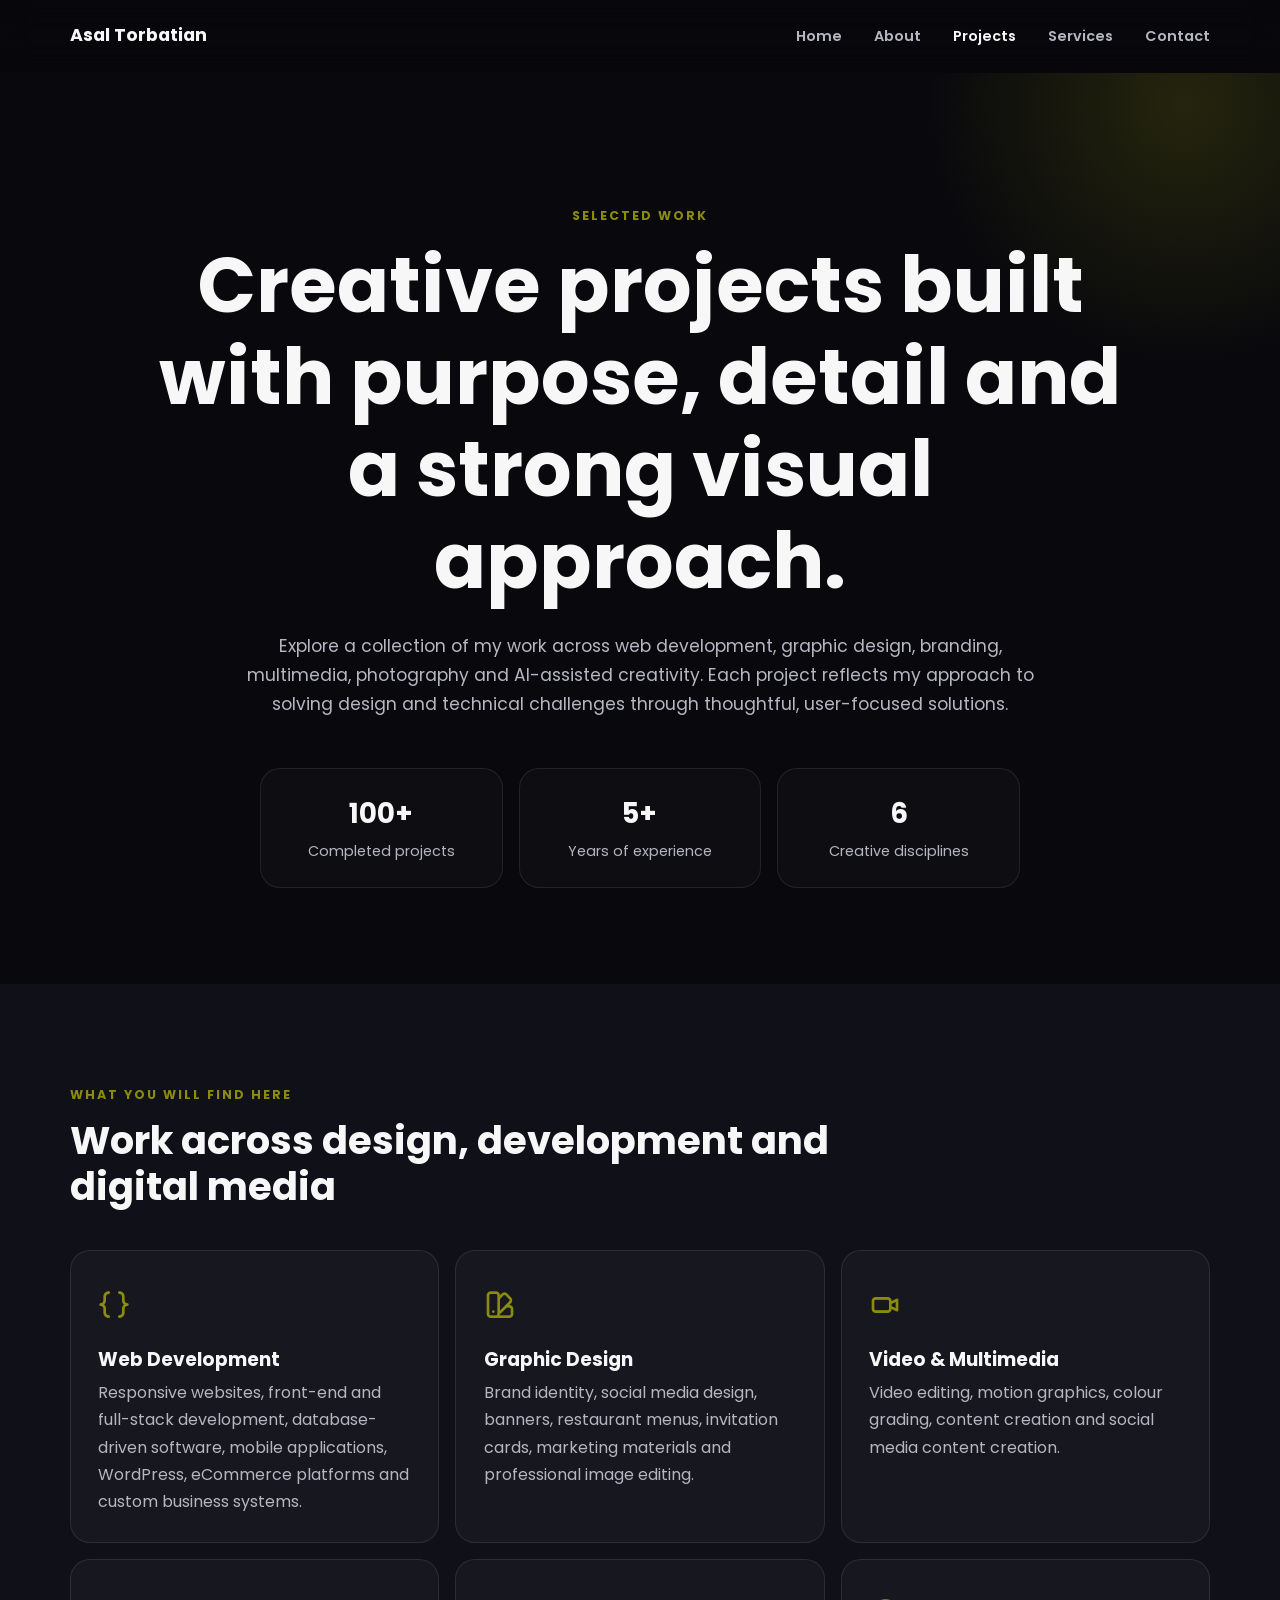
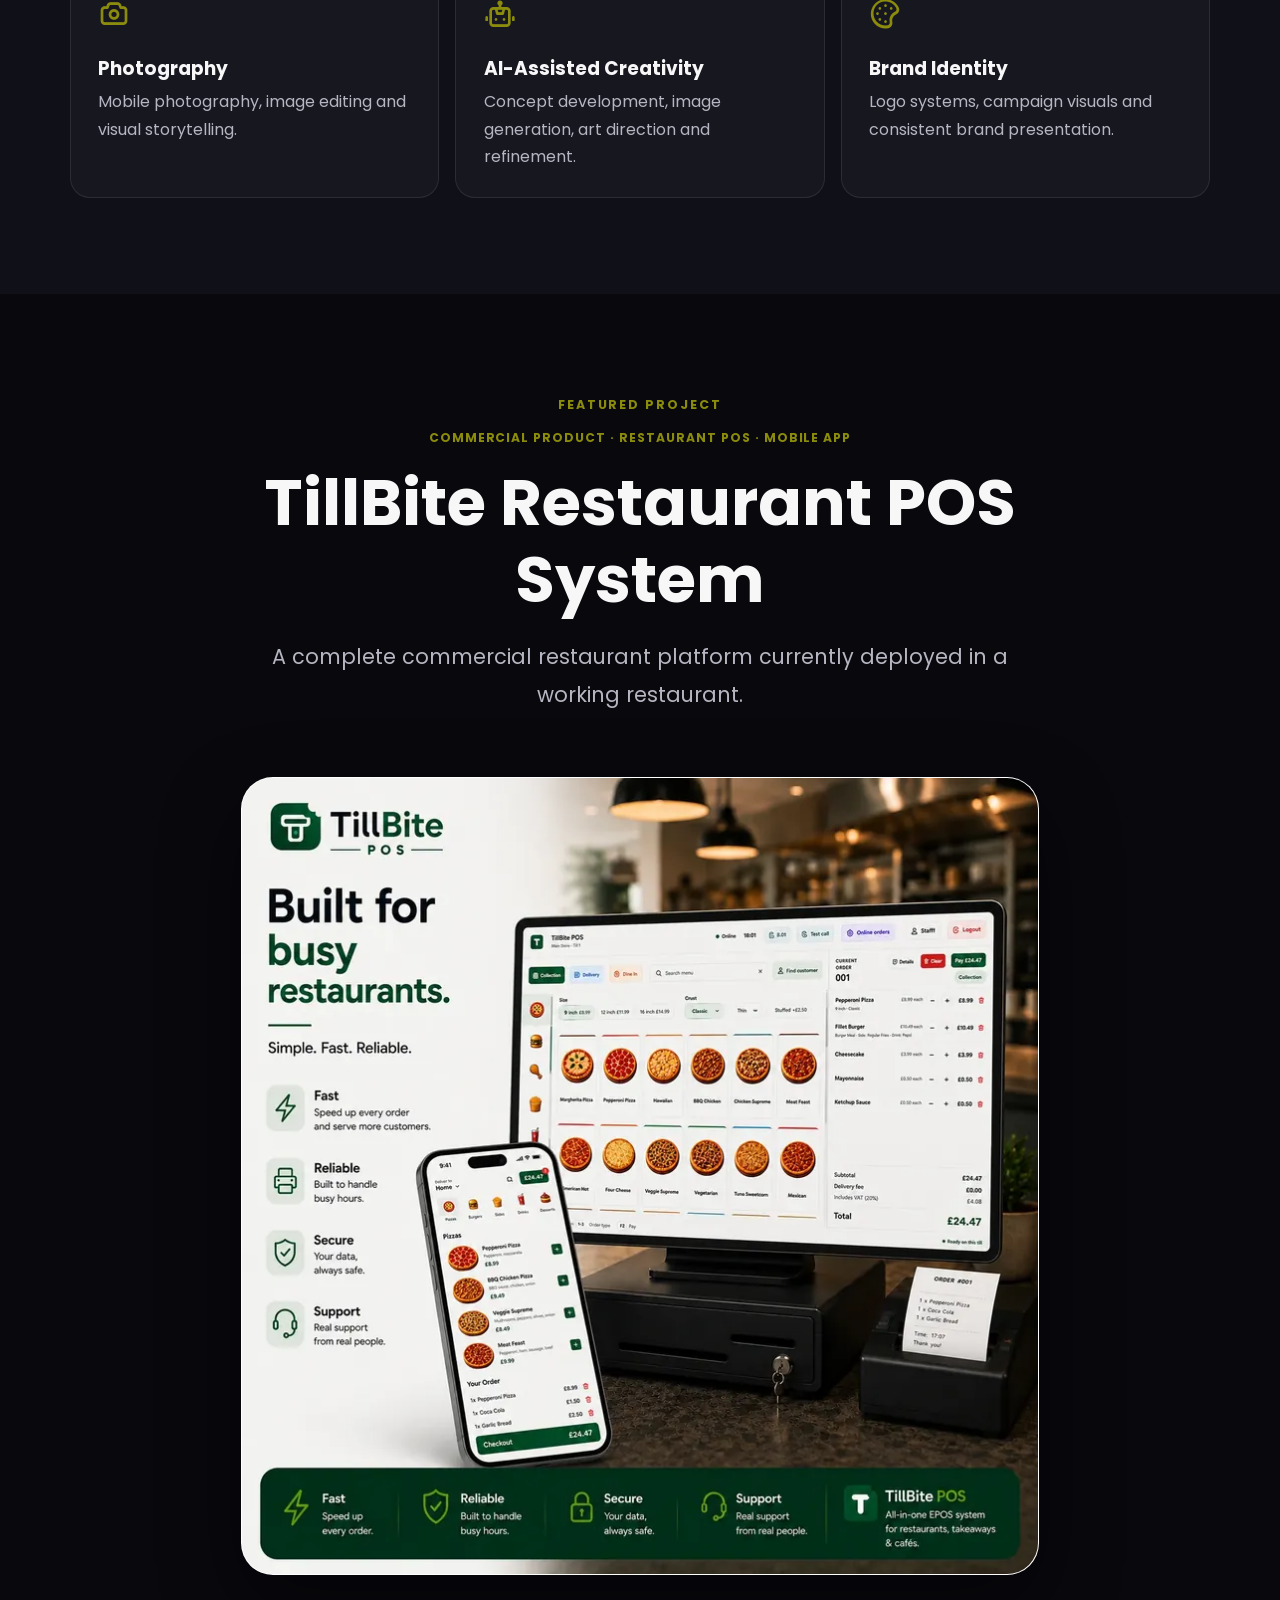
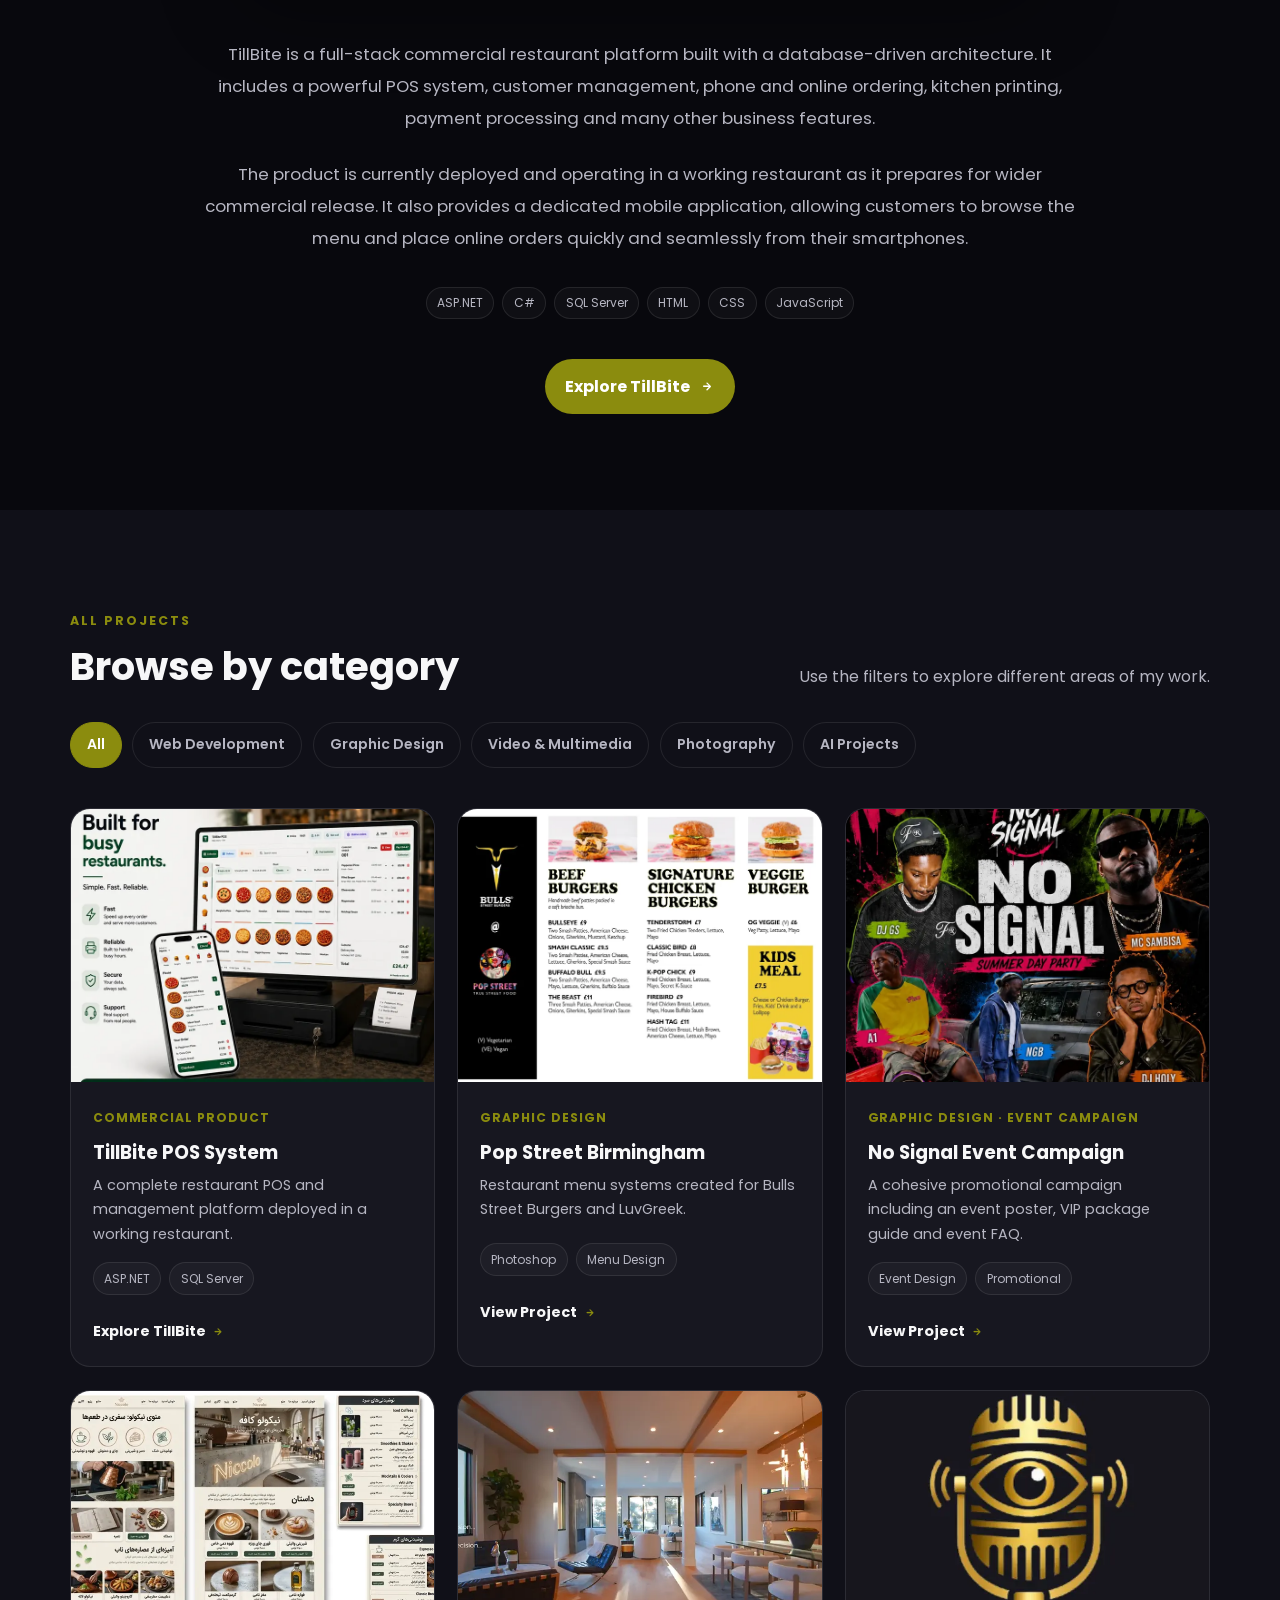
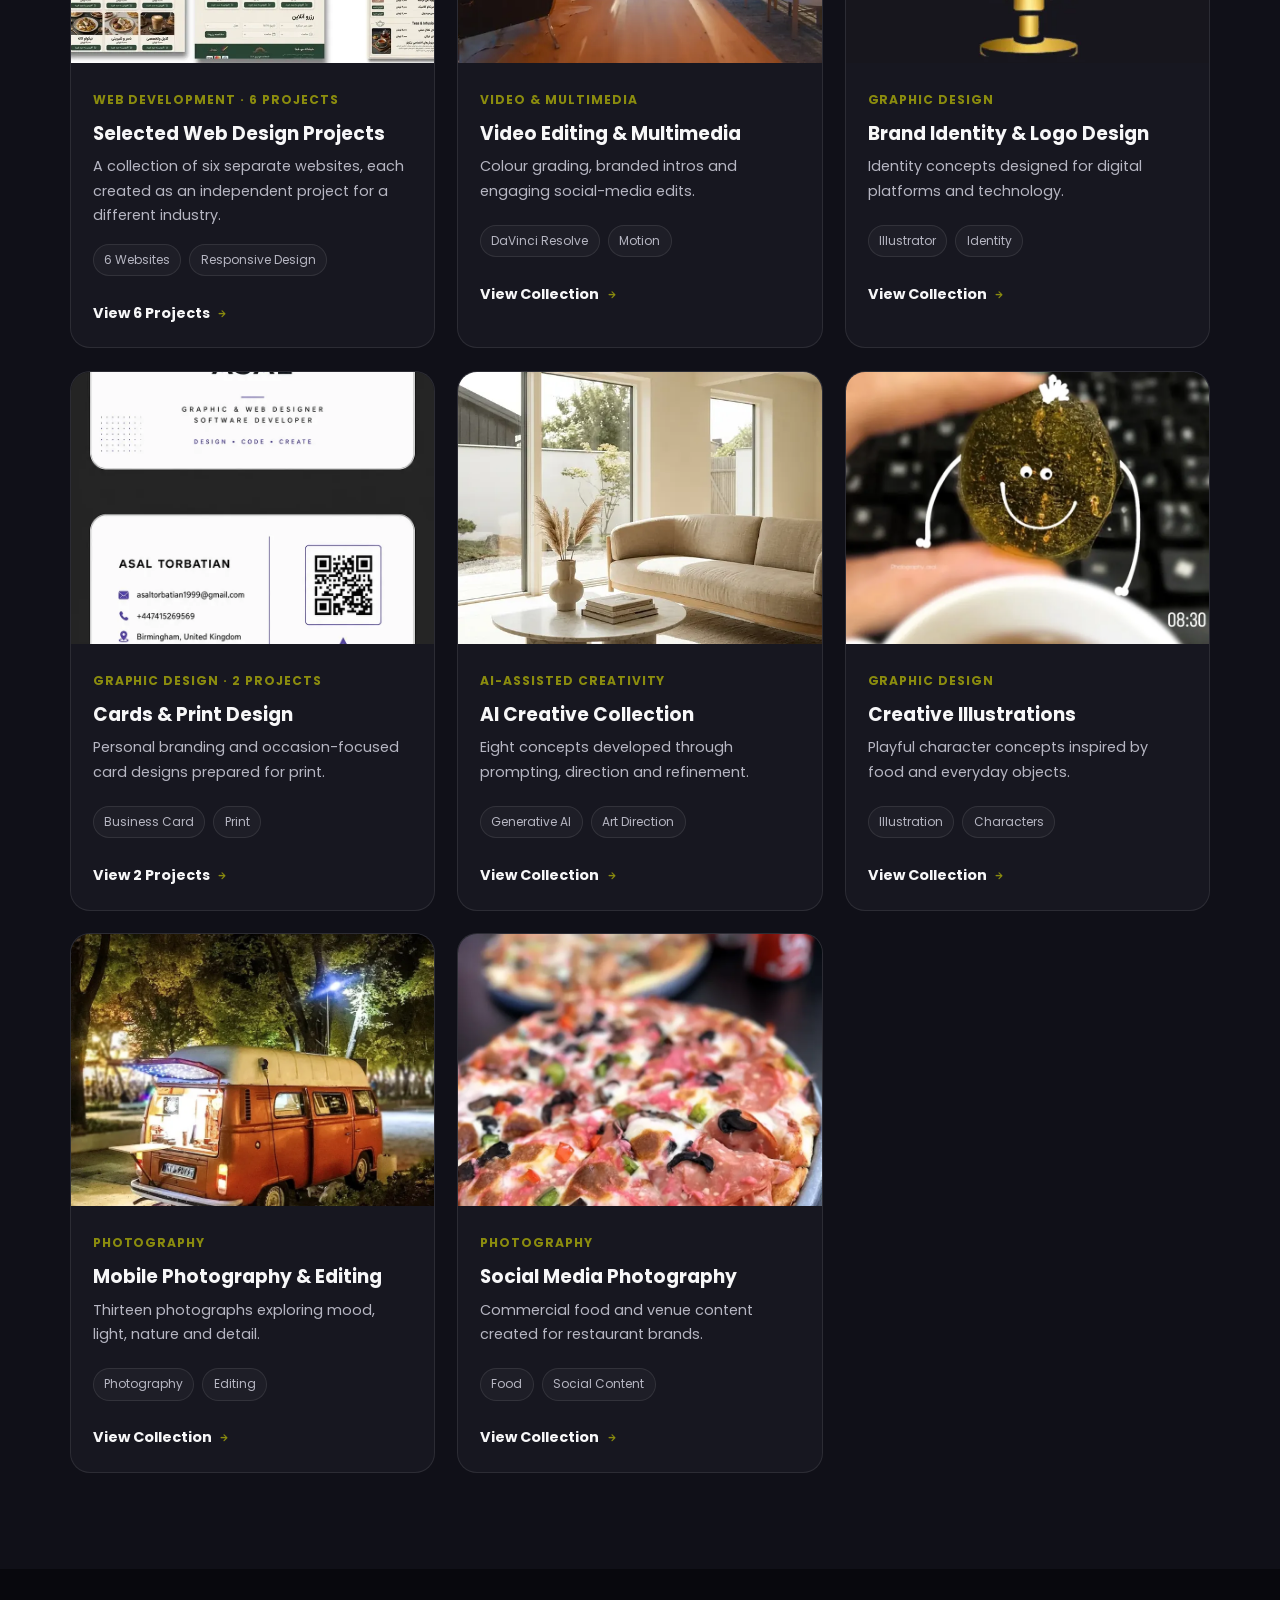
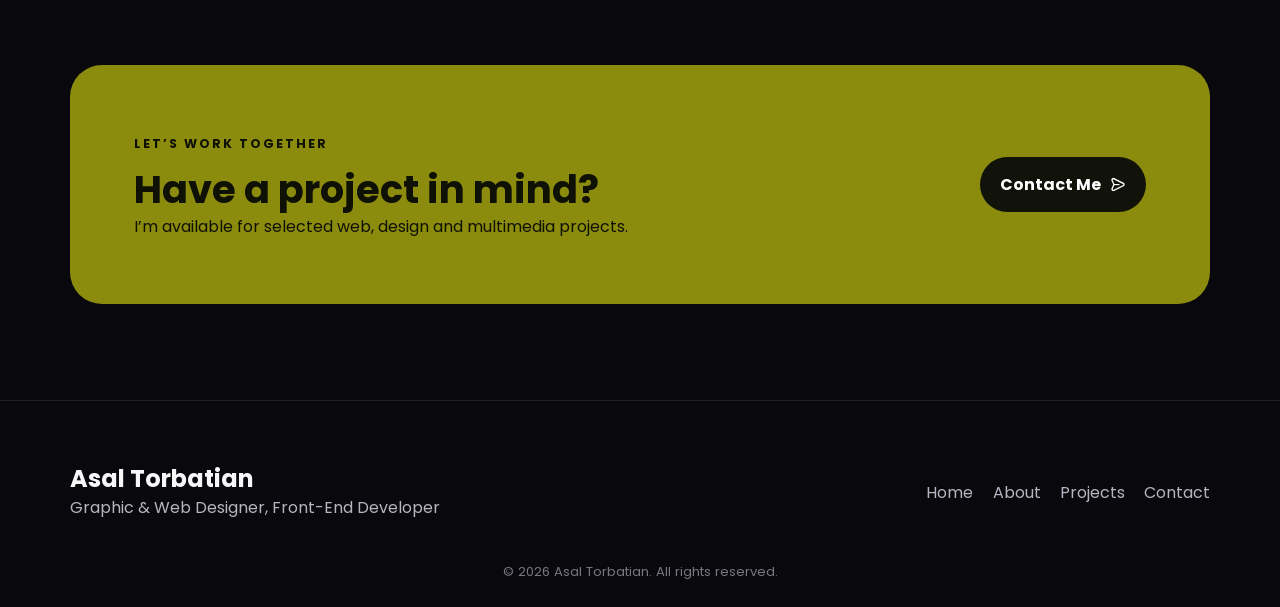
==== commit 713fe7ae: "Complete accessibility SEO and image optimizations" ====
--- a/projects/index.html
+++ b/projects/index.html
@@ -5,6 +5,7 @@
   <meta name="viewport" content="width=device-width, initial-scale=1.0">
   <title>Projects | Asal Torbatian</title>
   <meta name="description" content="Selected projects by Asal Torbatian across web development, graphic design, multimedia, photography and AI-assisted creativity.">
+  <link rel="canonical" href="https://asall.site/projects/">
   <link rel="icon" type="image/webp" href="../Images/favicon.webp">
   <link rel="preload" href="../Resources/fonts/poppins-400.woff2" as="font" type="font/woff2" crossorigin><link rel="stylesheet" href="../Resources/unicons.css">
   <link rel="stylesheet" href="projects.css">
@@ -13,8 +14,13 @@
   <meta property="og:image" content="https://asall.site/Images/preview.webp">
   <meta property="og:url" content="https://asall.site/projects/">
   <meta property="og:type" content="website">
+  <meta property="og:site_name" content="Asal Torbatian Portfolio">
+  <meta name="twitter:card" content="summary_large_image">
+  <meta name="twitter:title" content="Projects | Asal Torbatian">
+  <meta name="twitter:description" content="Selected work across web development, graphic design, multimedia, photography and AI-assisted creativity.">
+  <meta name="twitter:image" content="https://asall.site/Images/preview.webp">
 </head>
-<body>
+<body id="top">
   <header class="header" id="header">
     <div class="nav container">
       <a href="../index.html" class="brand">Asal Torbatian</a>
@@ -90,7 +96,7 @@
             <img
                 src="../Images/TillBite/TillBite.webp"
                 alt="TillBite restaurant POS system with mobile ordering application"
-             width="1254" height="1254">
+             width="1254" height="1254" srcset="../Images/responsive/TillBite/TillBite-480.webp 480w, ../Images/responsive/TillBite/TillBite-800.webp 800w, ../Images/responsive/TillBite/TillBite-1200.webp 1200w, ../Images/TillBite/TillBite.webp 1254w" sizes="(max-width: 800px) 100vw, 50vw" fetchpriority="high">
 
         </div>
 
@@ -150,27 +156,27 @@
         </div>
 
         <div class="project-grid">
-          <article class="project-card" data-category="web"><a href="tillbite/index.html" class="image-wrap"><img src="../Images/TillBite/TillBite.webp" alt="TillBite restaurant POS interface" loading="lazy" decoding="async" width="1254" height="1254"></a><div class="card-copy"><span class="project-category">Commercial Product</span><h3>TillBite POS System</h3><p>A complete restaurant POS and management platform deployed in a working restaurant.</p><ul class="tags"><li>ASP.NET</li><li>SQL Server</li></ul><a href="tillbite/index.html" class="text-link">Explore TillBite <i class="uil uil-arrow-right"></i></a></div></article>
-
-          <article class="project-card" data-category="design"><a href="pop-street/index.html" class="image-wrap"><img src="../Images/PopStreet/Bulls.webp" alt="Pop Street restaurant menu design" loading="lazy" decoding="async" width="1417" height="997"></a><div class="card-copy"><span class="project-category">Graphic Design</span><h3>Pop Street Birmingham</h3><p>Restaurant menu systems created for Bulls Street Burgers and LuvGreek.</p><ul class="tags"><li>Photoshop</li><li>Menu Design</li></ul><a href="pop-street/index.html" class="text-link">View Project <i class="uil uil-arrow-right"></i></a></div></article>
-
-          <article class="project-card" data-category="design"><a href="no-signal/index.html" class="image-wrap no-signal-cover"><img src="../Images/NoSignal/event-poster.webp" alt="No Signal event campaign poster" loading="lazy" decoding="async" width="1024" height="1536"></a><div class="card-copy"><span class="project-category">Graphic Design · Event Campaign</span><h3>No Signal Event Campaign</h3><p>A cohesive promotional campaign including an event poster, VIP package guide and event FAQ.</p><ul class="tags"><li>Event Design</li><li>Promotional</li></ul><a href="no-signal/index.html" class="text-link">View Project <i class="uil uil-arrow-right"></i></a></div></article>
-
-          <article class="project-card" data-category="web"><a href="selected-web-design/index.html" class="image-wrap"><img src="../Images/WebPhoto/WebPages (1).webp" alt="Collection of six independent responsive website projects" loading="lazy" decoding="async" width="1600" height="1060"></a><div class="card-copy"><span class="project-category">Web Development · 6 Projects</span><h3>Selected Web Design Projects</h3><p>A collection of six separate websites, each created as an independent project for a different industry.</p><ul class="tags"><li>6 Websites</li><li>Responsive Design</li></ul><a href="selected-web-design/index.html" class="text-link">View 6 Projects <i class="uil uil-arrow-right"></i></a></div></article>
-
-          <article class="project-card" data-category="video"><a href="video-editing/index.html" class="image-wrap"><img src="../Images/LifestyleCover.webp" alt="Video editing and multimedia collection" loading="lazy" decoding="async" width="1390" height="768"></a><div class="card-copy"><span class="project-category">Video & Multimedia</span><h3>Video Editing & Multimedia</h3><p>Colour grading, branded intros and engaging social-media edits.</p><ul class="tags"><li>DaVinci Resolve</li><li>Motion</li></ul><a href="video-editing/index.html" class="text-link">View Collection <i class="uil uil-arrow-right"></i></a></div></article>
-
-          <article class="project-card" data-category="design"><a href="brand-identity/index.html" class="image-wrap"><img src="../Images/negahlogo.webp" alt="Brand identity and logo design collection" loading="lazy" decoding="async" width="1364" height="768"></a><div class="card-copy"><span class="project-category">Graphic Design</span><h3>Brand Identity & Logo Design</h3><p>Identity concepts designed for digital platforms and technology.</p><ul class="tags"><li>Illustrator</li><li>Identity</li></ul><a href="brand-identity/index.html" class="text-link">View Collection <i class="uil uil-arrow-right"></i></a></div></article>
-
-          <article class="project-card" data-category="design"><a href="cards-print-design/index.html" class="image-wrap"><img src="../Images/BusinessCard/business-card-front-back.webp" alt="Business card and print design collection" loading="lazy" decoding="async" width="1024" height="1536"></a><div class="card-copy"><span class="project-category">Graphic Design · 2 Projects</span><h3>Cards & Print Design</h3><p>Personal branding and occasion-focused card designs prepared for print.</p><ul class="tags"><li>Business Card</li><li>Print</li></ul><a href="cards-print-design/index.html" class="text-link">View 2 Projects <i class="uil uil-arrow-right"></i></a></div></article>
-
-          <article class="project-card" data-category="ai"><a href="ai-creative/index.html" class="image-wrap"><img src="../Images/AIPhoto/AI (1).webp" alt="AI-assisted interior design visual" loading="lazy" decoding="async" width="1408" height="768"></a><div class="card-copy"><span class="project-category">AI-Assisted Creativity</span><h3>AI Creative Collection</h3><p>Eight concepts developed through prompting, direction and refinement.</p><ul class="tags"><li>Generative AI</li><li>Art Direction</li></ul><a href="ai-creative/index.html" class="text-link">View Collection <i class="uil uil-arrow-right"></i></a></div></article>
-
-          <article class="project-card" data-category="design"><a href="creative-illustrations/index.html" class="image-wrap"><img src="../Images/Creative/1 (1).webp" alt="Creative illustration collection" loading="lazy" decoding="async" width="1165" height="1165"></a><div class="card-copy"><span class="project-category">Graphic Design</span><h3>Creative Illustrations</h3><p>Playful character concepts inspired by food and everyday objects.</p><ul class="tags"><li>Illustration</li><li>Characters</li></ul><a href="creative-illustrations/index.html" class="text-link">View Collection <i class="uil uil-arrow-right"></i></a></div></article>
-
-          <article class="project-card" data-category="photo"><a href="mobile-photography/index.html" class="image-wrap"><img src="../Images/Mobilegraphy/1 (4).webp" alt="Edited mobile photography project" loading="lazy" decoding="async" width="1015" height="1421"></a><div class="card-copy"><span class="project-category">Photography</span><h3>Mobile Photography & Editing</h3><p>Thirteen photographs exploring mood, light, nature and detail.</p><ul class="tags"><li>Photography</li><li>Editing</li></ul><a href="mobile-photography/index.html" class="text-link">View Collection <i class="uil uil-arrow-right"></i></a></div></article>
-
-          <article class="project-card" data-category="photo"><a href="social-media-photography/index.html" class="image-wrap"><img src="../Images/Social/1.webp" alt="Commercial social media photography" loading="lazy" decoding="async" width="1138" height="1593"></a><div class="card-copy"><span class="project-category">Photography</span><h3>Social Media Photography</h3><p>Commercial food and venue content created for restaurant brands.</p><ul class="tags"><li>Food</li><li>Social Content</li></ul><a href="social-media-photography/index.html" class="text-link">View Collection <i class="uil uil-arrow-right"></i></a></div></article>
+          <article class="project-card" data-category="web"><a href="tillbite/index.html" class="image-wrap"><img src="../Images/TillBite/TillBite.webp" alt="TillBite restaurant POS interface" loading="lazy" decoding="async" width="1254" height="1254" srcset="../Images/responsive/TillBite/TillBite-480.webp 480w, ../Images/responsive/TillBite/TillBite-800.webp 800w, ../Images/responsive/TillBite/TillBite-1200.webp 1200w, ../Images/TillBite/TillBite.webp 1254w" sizes="(max-width: 800px) 100vw, 50vw"></a><div class="card-copy"><span class="project-category">Commercial Product</span><h3>TillBite POS System</h3><p>A complete restaurant POS and management platform deployed in a working restaurant.</p><ul class="tags"><li>ASP.NET</li><li>SQL Server</li></ul><a href="tillbite/index.html" class="text-link">Explore TillBite <i class="uil uil-arrow-right"></i></a></div></article>
+
+          <article class="project-card" data-category="design"><a href="pop-street/index.html" class="image-wrap"><img src="../Images/PopStreet/Bulls.webp" alt="Pop Street restaurant menu design" loading="lazy" decoding="async" width="1417" height="997" srcset="../Images/responsive/PopStreet/Bulls-480.webp 480w, ../Images/responsive/PopStreet/Bulls-800.webp 800w, ../Images/responsive/PopStreet/Bulls-1200.webp 1200w, ../Images/PopStreet/Bulls.webp 1417w" sizes="(max-width: 800px) 100vw, 50vw"></a><div class="card-copy"><span class="project-category">Graphic Design</span><h3>Pop Street Birmingham</h3><p>Restaurant menu systems created for Bulls Street Burgers and LuvGreek.</p><ul class="tags"><li>Photoshop</li><li>Menu Design</li></ul><a href="pop-street/index.html" class="text-link">View Project <i class="uil uil-arrow-right"></i></a></div></article>
+
+          <article class="project-card" data-category="design"><a href="no-signal/index.html" class="image-wrap no-signal-cover"><img src="../Images/NoSignal/event-poster.webp" alt="No Signal event campaign poster" loading="lazy" decoding="async" width="1024" height="1536" srcset="../Images/responsive/NoSignal/event-poster-480.webp 480w, ../Images/responsive/NoSignal/event-poster-800.webp 800w, ../Images/NoSignal/event-poster.webp 1024w" sizes="(max-width: 800px) 100vw, 50vw"></a><div class="card-copy"><span class="project-category">Graphic Design · Event Campaign</span><h3>No Signal Event Campaign</h3><p>A cohesive promotional campaign including an event poster, VIP package guide and event FAQ.</p><ul class="tags"><li>Event Design</li><li>Promotional</li></ul><a href="no-signal/index.html" class="text-link">View Project <i class="uil uil-arrow-right"></i></a></div></article>
+
+          <article class="project-card" data-category="web"><a href="selected-web-design/index.html" class="image-wrap"><img src="../Images/WebPhoto/WebPages (1).webp" alt="Collection of six independent responsive website projects" loading="lazy" decoding="async" width="1600" height="1060" srcset="../Images/responsive/WebPhoto/WebPages%20(1)-480.webp 480w, ../Images/responsive/WebPhoto/WebPages%20(1)-800.webp 800w, ../Images/responsive/WebPhoto/WebPages%20(1)-1200.webp 1200w, ../Images/WebPhoto/WebPages%20(1).webp 1600w" sizes="(max-width: 800px) 100vw, 50vw"></a><div class="card-copy"><span class="project-category">Web Development · 6 Projects</span><h3>Selected Web Design Projects</h3><p>A collection of six separate websites, each created as an independent project for a different industry.</p><ul class="tags"><li>6 Websites</li><li>Responsive Design</li></ul><a href="selected-web-design/index.html" class="text-link">View 6 Projects <i class="uil uil-arrow-right"></i></a></div></article>
+
+          <article class="project-card" data-category="video"><a href="video-editing/index.html" class="image-wrap"><img src="../Images/LifestyleCover.webp" alt="Video editing and multimedia collection" loading="lazy" decoding="async" width="1390" height="768" srcset="../Images/responsive/LifestyleCover-480.webp 480w, ../Images/responsive/LifestyleCover-800.webp 800w, ../Images/responsive/LifestyleCover-1200.webp 1200w, ../Images/LifestyleCover.webp 1390w" sizes="(max-width: 800px) 100vw, 50vw"></a><div class="card-copy"><span class="project-category">Video & Multimedia</span><h3>Video Editing & Multimedia</h3><p>Colour grading, branded intros and engaging social-media edits.</p><ul class="tags"><li>DaVinci Resolve</li><li>Motion</li></ul><a href="video-editing/index.html" class="text-link">View Collection <i class="uil uil-arrow-right"></i></a></div></article>
+
+          <article class="project-card" data-category="design"><a href="brand-identity/index.html" class="image-wrap"><img src="../Images/negahlogo.webp" alt="Brand identity and logo design collection" loading="lazy" decoding="async" width="1364" height="768" srcset="../Images/responsive/negahlogo-480.webp 480w, ../Images/responsive/negahlogo-800.webp 800w, ../Images/responsive/negahlogo-1200.webp 1200w, ../Images/negahlogo.webp 1364w" sizes="(max-width: 800px) 100vw, 50vw"></a><div class="card-copy"><span class="project-category">Graphic Design</span><h3>Brand Identity & Logo Design</h3><p>Identity concepts designed for digital platforms and technology.</p><ul class="tags"><li>Illustrator</li><li>Identity</li></ul><a href="brand-identity/index.html" class="text-link">View Collection <i class="uil uil-arrow-right"></i></a></div></article>
+
+          <article class="project-card" data-category="design"><a href="cards-print-design/index.html" class="image-wrap"><img src="../Images/BusinessCard/business-card-front-back.webp" alt="Business card and print design collection" loading="lazy" decoding="async" width="1024" height="1536" srcset="../Images/responsive/BusinessCard/business-card-front-back-480.webp 480w, ../Images/responsive/BusinessCard/business-card-front-back-800.webp 800w, ../Images/BusinessCard/business-card-front-back.webp 1024w" sizes="(max-width: 800px) 100vw, 50vw"></a><div class="card-copy"><span class="project-category">Graphic Design · 2 Projects</span><h3>Cards & Print Design</h3><p>Personal branding and occasion-focused card designs prepared for print.</p><ul class="tags"><li>Business Card</li><li>Print</li></ul><a href="cards-print-design/index.html" class="text-link">View 2 Projects <i class="uil uil-arrow-right"></i></a></div></article>
+
+          <article class="project-card" data-category="ai"><a href="ai-creative/index.html" class="image-wrap"><img src="../Images/AIPhoto/AI (1).webp" alt="AI-assisted interior design visual" loading="lazy" decoding="async" width="1408" height="768" srcset="../Images/responsive/AIPhoto/AI%20(1)-480.webp 480w, ../Images/responsive/AIPhoto/AI%20(1)-800.webp 800w, ../Images/responsive/AIPhoto/AI%20(1)-1200.webp 1200w, ../Images/AIPhoto/AI%20(1).webp 1408w" sizes="(max-width: 800px) 100vw, 50vw"></a><div class="card-copy"><span class="project-category">AI-Assisted Creativity</span><h3>AI Creative Collection</h3><p>Eight concepts developed through prompting, direction and refinement.</p><ul class="tags"><li>Generative AI</li><li>Art Direction</li></ul><a href="ai-creative/index.html" class="text-link">View Collection <i class="uil uil-arrow-right"></i></a></div></article>
+
+          <article class="project-card" data-category="design"><a href="creative-illustrations/index.html" class="image-wrap"><img src="../Images/Creative/1 (1).webp" alt="Creative illustration collection" loading="lazy" decoding="async" width="1165" height="1165" srcset="../Images/responsive/Creative/1%20(1)-480.webp 480w, ../Images/responsive/Creative/1%20(1)-800.webp 800w, ../Images/Creative/1%20(1).webp 1165w" sizes="(max-width: 800px) 100vw, 50vw"></a><div class="card-copy"><span class="project-category">Graphic Design</span><h3>Creative Illustrations</h3><p>Playful character concepts inspired by food and everyday objects.</p><ul class="tags"><li>Illustration</li><li>Characters</li></ul><a href="creative-illustrations/index.html" class="text-link">View Collection <i class="uil uil-arrow-right"></i></a></div></article>
+
+          <article class="project-card" data-category="photo"><a href="mobile-photography/index.html" class="image-wrap"><img src="../Images/Mobilegraphy/1 (4).webp" alt="Edited mobile photography project" loading="lazy" decoding="async" width="1015" height="1421" srcset="../Images/responsive/Mobilegraphy/1%20(4)-480.webp 480w, ../Images/responsive/Mobilegraphy/1%20(4)-800.webp 800w, ../Images/Mobilegraphy/1%20(4).webp 1015w" sizes="(max-width: 800px) 100vw, 50vw"></a><div class="card-copy"><span class="project-category">Photography</span><h3>Mobile Photography & Editing</h3><p>Thirteen photographs exploring mood, light, nature and detail.</p><ul class="tags"><li>Photography</li><li>Editing</li></ul><a href="mobile-photography/index.html" class="text-link">View Collection <i class="uil uil-arrow-right"></i></a></div></article>
+
+          <article class="project-card" data-category="photo"><a href="social-media-photography/index.html" class="image-wrap"><img src="../Images/Social/1.webp" alt="Commercial social media photography" loading="lazy" decoding="async" width="1138" height="1593" srcset="../Images/responsive/Social/1-480.webp 480w, ../Images/responsive/Social/1-800.webp 800w, ../Images/Social/1.webp 1138w" sizes="(max-width: 800px) 100vw, 50vw"></a><div class="card-copy"><span class="project-category">Photography</span><h3>Social Media Photography</h3><p>Commercial food and venue content created for restaurant brands.</p><ul class="tags"><li>Food</li><li>Social Content</li></ul><a href="social-media-photography/index.html" class="text-link">View Collection <i class="uil uil-arrow-right"></i></a></div></article>
         </div>
         <p class="empty" id="empty" hidden>No projects are available in this category yet.</p>
       </div>
@@ -194,7 +200,7 @@
 
  <!-- <a href="#" class="scroll-top" id="scroll-top" aria-label="Back to top"><i class="uil uil-arrow-up"></i></a> -->
 
-  <a href="#" class="scroll-progress" id="scroll-progress">
+  <a href="#top" class="scroll-progress" id="scroll-progress" aria-label="Back to top">
 
     <svg width="60" height="60">
 
--- a/Resources/unicons.css
+++ b/Resources/unicons.css
@@ -1,343 +1,64 @@
-@font-face {
-  font-family: 'unicons-line';
-  src: url('https://unicons.iconscout.com/release/v4.0.8/fonts/line/unicons-0.eot');
-  src: url('https://unicons.iconscout.com/release/v4.0.8/fonts/line/unicons-0.eot#iefix') format('embedded-opentype'),
-        url('fonts/unicons-0.woff2') format('woff2'),
-        url('https://unicons.iconscout.com/release/v4.0.8/fonts/line/unicons-0.woff') format('woff'),
-        url('https://unicons.iconscout.com/release/v4.0.8/fonts/line/unicons-0.ttf') format('truetype'),
-        url('https://unicons.iconscout.com/release/v4.0.8/fonts/line/unicons-0.svg#unicons') format('svg');
-  font-weight: normal;
-  font-style: normal;
-  font-display: swap;
-  unicode-range: U+E800-E83B;
-}
-@font-face {
-  font-family: 'unicons-line';
-  src: url('https://unicons.iconscout.com/release/v4.0.8/fonts/line/unicons-1.eot');
-  src: url('https://unicons.iconscout.com/release/v4.0.8/fonts/line/unicons-1.eot#iefix') format('embedded-opentype'),
-        url('fonts/unicons-1.woff2') format('woff2'),
-        url('https://unicons.iconscout.com/release/v4.0.8/fonts/line/unicons-1.woff') format('woff'),
-        url('https://unicons.iconscout.com/release/v4.0.8/fonts/line/unicons-1.ttf') format('truetype'),
-        url('https://unicons.iconscout.com/release/v4.0.8/fonts/line/unicons-1.svg#unicons') format('svg');
-  font-weight: normal;
-  font-style: normal;
-  font-display: swap;
-  unicode-range: U+E83C-E877;
-}
-@font-face {
-  font-family: 'unicons-line';
-  src: url('https://unicons.iconscout.com/release/v4.0.8/fonts/line/unicons-10.eot');
-  src: url('https://unicons.iconscout.com/release/v4.0.8/fonts/line/unicons-10.eot#iefix') format('embedded-opentype'),
-        url('fonts/unicons-10.woff2') format('woff2'),
-        url('https://unicons.iconscout.com/release/v4.0.8/fonts/line/unicons-10.woff') format('woff'),
-        url('https://unicons.iconscout.com/release/v4.0.8/fonts/line/unicons-10.ttf') format('truetype'),
-        url('https://unicons.iconscout.com/release/v4.0.8/fonts/line/unicons-10.svg#unicons') format('svg');
-  font-weight: normal;
-  font-style: normal;
-  font-display: swap;
-  unicode-range: U+EA5B-EA96;
-}
-@font-face {
-  font-family: 'unicons-line';
-  src: url('https://unicons.iconscout.com/release/v4.0.8/fonts/line/unicons-11.eot');
-  src: url('https://unicons.iconscout.com/release/v4.0.8/fonts/line/unicons-11.eot#iefix') format('embedded-opentype'),
-        url('fonts/unicons-11.woff2') format('woff2'),
-        url('https://unicons.iconscout.com/release/v4.0.8/fonts/line/unicons-11.woff') format('woff'),
-        url('https://unicons.iconscout.com/release/v4.0.8/fonts/line/unicons-11.ttf') format('truetype'),
-        url('https://unicons.iconscout.com/release/v4.0.8/fonts/line/unicons-11.svg#unicons') format('svg');
-  font-weight: normal;
-  font-style: normal;
-  font-display: swap;
-  unicode-range: U+EA97-EAD4;
-}
-@font-face {
-  font-family: 'unicons-line';
-  src: url('https://unicons.iconscout.com/release/v4.0.8/fonts/line/unicons-12.eot');
-  src: url('https://unicons.iconscout.com/release/v4.0.8/fonts/line/unicons-12.eot#iefix') format('embedded-opentype'),
-        url('fonts/unicons-12.woff2') format('woff2'),
-        url('https://unicons.iconscout.com/release/v4.0.8/fonts/line/unicons-12.woff') format('woff'),
-        url('https://unicons.iconscout.com/release/v4.0.8/fonts/line/unicons-12.ttf') format('truetype'),
-        url('https://unicons.iconscout.com/release/v4.0.8/fonts/line/unicons-12.svg#unicons') format('svg');
-  font-weight: normal;
-  font-style: normal;
-  font-display: swap;
-  unicode-range: U+EAD5-EB11;
-}
-@font-face {
-  font-family: 'unicons-line';
-  src: url('https://unicons.iconscout.com/release/v4.0.8/fonts/line/unicons-13.eot');
-  src: url('https://unicons.iconscout.com/release/v4.0.8/fonts/line/unicons-13.eot#iefix') format('embedded-opentype'),
-        url('fonts/unicons-13.woff2') format('woff2'),
-        url('https://unicons.iconscout.com/release/v4.0.8/fonts/line/unicons-13.woff') format('woff'),
-        url('https://unicons.iconscout.com/release/v4.0.8/fonts/line/unicons-13.ttf') format('truetype'),
-        url('https://unicons.iconscout.com/release/v4.0.8/fonts/line/unicons-13.svg#unicons') format('svg');
-  font-weight: normal;
-  font-style: normal;
-  font-display: swap;
-  unicode-range: U+EB12-EB4D;
-}
-@font-face {
-  font-family: 'unicons-line';
-  src: url('https://unicons.iconscout.com/release/v4.0.8/fonts/line/unicons-14.eot');
-  src: url('https://unicons.iconscout.com/release/v4.0.8/fonts/line/unicons-14.eot#iefix') format('embedded-opentype'),
-        url('fonts/unicons-14.woff2') format('woff2'),
-        url('https://unicons.iconscout.com/release/v4.0.8/fonts/line/unicons-14.woff') format('woff'),
-        url('https://unicons.iconscout.com/release/v4.0.8/fonts/line/unicons-14.ttf') format('truetype'),
-        url('https://unicons.iconscout.com/release/v4.0.8/fonts/line/unicons-14.svg#unicons') format('svg');
-  font-weight: normal;
-  font-style: normal;
-  font-display: swap;
-  unicode-range: U+EB4E-EB89;
-}
-@font-face {
-  font-family: 'unicons-line';
-  src: url('https://unicons.iconscout.com/release/v4.0.8/fonts/line/unicons-15.eot');
-  src: url('https://unicons.iconscout.com/release/v4.0.8/fonts/line/unicons-15.eot#iefix') format('embedded-opentype'),
-        url('fonts/unicons-15.woff2') format('woff2'),
-        url('https://unicons.iconscout.com/release/v4.0.8/fonts/line/unicons-15.woff') format('woff'),
-        url('https://unicons.iconscout.com/release/v4.0.8/fonts/line/unicons-15.ttf') format('truetype'),
-        url('https://unicons.iconscout.com/release/v4.0.8/fonts/line/unicons-15.svg#unicons') format('svg');
-  font-weight: normal;
-  font-style: normal;
-  font-display: swap;
-  unicode-range: U+EB8A-EBC5;
-}
-@font-face {
-  font-family: 'unicons-line';
-  src: url('https://unicons.iconscout.com/release/v4.0.8/fonts/line/unicons-16.eot');
-  src: url('https://unicons.iconscout.com/release/v4.0.8/fonts/line/unicons-16.eot#iefix') format('embedded-opentype'),
-        url('fonts/unicons-16.woff2') format('woff2'),
-        url('https://unicons.iconscout.com/release/v4.0.8/fonts/line/unicons-16.woff') format('woff'),
-        url('https://unicons.iconscout.com/release/v4.0.8/fonts/line/unicons-16.ttf') format('truetype'),
-        url('https://unicons.iconscout.com/release/v4.0.8/fonts/line/unicons-16.svg#unicons') format('svg');
-  font-weight: normal;
-  font-style: normal;
-  font-display: swap;
-  unicode-range: U+EBC6-EC01;
-}
-@font-face {
-  font-family: 'unicons-line';
-  src: url('https://unicons.iconscout.com/release/v4.0.8/fonts/line/unicons-17.eot');
-  src: url('https://unicons.iconscout.com/release/v4.0.8/fonts/line/unicons-17.eot#iefix') format('embedded-opentype'),
-        url('fonts/unicons-17.woff2') format('woff2'),
-        url('https://unicons.iconscout.com/release/v4.0.8/fonts/line/unicons-17.woff') format('woff'),
-        url('https://unicons.iconscout.com/release/v4.0.8/fonts/line/unicons-17.ttf') format('truetype'),
-        url('https://unicons.iconscout.com/release/v4.0.8/fonts/line/unicons-17.svg#unicons') format('svg');
-  font-weight: normal;
-  font-style: normal;
-  font-display: swap;
-  unicode-range: U+EC02-EC3D;
-}
-@font-face {
-  font-family: 'unicons-line';
-  src: url('https://unicons.iconscout.com/release/v4.0.8/fonts/line/unicons-18.eot');
-  src: url('https://unicons.iconscout.com/release/v4.0.8/fonts/line/unicons-18.eot#iefix') format('embedded-opentype'),
-        url('fonts/unicons-18.woff2') format('woff2'),
-        url('https://unicons.iconscout.com/release/v4.0.8/fonts/line/unicons-18.woff') format('woff'),
-        url('https://unicons.iconscout.com/release/v4.0.8/fonts/line/unicons-18.ttf') format('truetype'),
-        url('https://unicons.iconscout.com/release/v4.0.8/fonts/line/unicons-18.svg#unicons') format('svg');
-  font-weight: normal;
-  font-style: normal;
-  font-display: swap;
-  unicode-range: U+EC3E-EC79;
-}
-@font-face {
-  font-family: 'unicons-line';
-  src: url('https://unicons.iconscout.com/release/v4.0.8/fonts/line/unicons-19.eot');
-  src: url('https://unicons.iconscout.com/release/v4.0.8/fonts/line/unicons-19.eot#iefix') format('embedded-opentype'),
-        url('fonts/unicons-19.woff2') format('woff2'),
-        url('https://unicons.iconscout.com/release/v4.0.8/fonts/line/unicons-19.woff') format('woff'),
-        url('https://unicons.iconscout.com/release/v4.0.8/fonts/line/unicons-19.ttf') format('truetype'),
-        url('https://unicons.iconscout.com/release/v4.0.8/fonts/line/unicons-19.svg#unicons') format('svg');
-  font-weight: normal;
-  font-style: normal;
-  font-display: swap;
-  unicode-range: U+EC7A-ECB5;
-}
-@font-face {
-  font-family: 'unicons-line';
-  src: url('https://unicons.iconscout.com/release/v4.0.8/fonts/line/unicons-2.eot');
-  src: url('https://unicons.iconscout.com/release/v4.0.8/fonts/line/unicons-2.eot#iefix') format('embedded-opentype'),
-        url('fonts/unicons-2.woff2') format('woff2'),
-        url('https://unicons.iconscout.com/release/v4.0.8/fonts/line/unicons-2.woff') format('woff'),
-        url('https://unicons.iconscout.com/release/v4.0.8/fonts/line/unicons-2.ttf') format('truetype'),
-        url('https://unicons.iconscout.com/release/v4.0.8/fonts/line/unicons-2.svg#unicons') format('svg');
-  font-weight: normal;
-  font-style: normal;
-  font-display: swap;
-  unicode-range: U+E878-E8B3;
-}
-@font-face {
-  font-family: 'unicons-line';
-  src: url('https://unicons.iconscout.com/release/v4.0.8/fonts/line/unicons-20.eot');
-  src: url('https://unicons.iconscout.com/release/v4.0.8/fonts/line/unicons-20.eot#iefix') format('embedded-opentype'),
-        url('fonts/unicons-20.woff2') format('woff2'),
-        url('https://unicons.iconscout.com/release/v4.0.8/fonts/line/unicons-20.woff') format('woff'),
-        url('https://unicons.iconscout.com/release/v4.0.8/fonts/line/unicons-20.ttf') format('truetype'),
-        url('https://unicons.iconscout.com/release/v4.0.8/fonts/line/unicons-20.svg#unicons') format('svg');
-  font-weight: normal;
-  font-style: normal;
-  font-display: swap;
-  unicode-range: U+ECB6-ECB9;
-}
-@font-face {
-  font-family: 'unicons-line';
-  src: url('https://unicons.iconscout.com/release/v4.0.8/fonts/line/unicons-3.eot');
-  src: url('https://unicons.iconscout.com/release/v4.0.8/fonts/line/unicons-3.eot#iefix') format('embedded-opentype'),
-        url('fonts/unicons-3.woff2') format('woff2'),
-        url('https://unicons.iconscout.com/release/v4.0.8/fonts/line/unicons-3.woff') format('woff'),
-        url('https://unicons.iconscout.com/release/v4.0.8/fonts/line/unicons-3.ttf') format('truetype'),
-        url('https://unicons.iconscout.com/release/v4.0.8/fonts/line/unicons-3.svg#unicons') format('svg');
-  font-weight: normal;
-  font-style: normal;
-  font-display: swap;
-  unicode-range: U+E8B4-E8EF;
-}
-@font-face {
-  font-family: 'unicons-line';
-  src: url('https://unicons.iconscout.com/release/v4.0.8/fonts/line/unicons-4.eot');
-  src: url('https://unicons.iconscout.com/release/v4.0.8/fonts/line/unicons-4.eot#iefix') format('embedded-opentype'),
-        url('fonts/unicons-4.woff2') format('woff2'),
-        url('https://unicons.iconscout.com/release/v4.0.8/fonts/line/unicons-4.woff') format('woff'),
-        url('https://unicons.iconscout.com/release/v4.0.8/fonts/line/unicons-4.ttf') format('truetype'),
-        url('https://unicons.iconscout.com/release/v4.0.8/fonts/line/unicons-4.svg#unicons') format('svg');
-  font-weight: normal;
-  font-style: normal;
-  font-display: swap;
-  unicode-range: U+E8F0-E92B;
-}
-@font-face {
-  font-family: 'unicons-line';
-  src: url('https://unicons.iconscout.com/release/v4.0.8/fonts/line/unicons-5.eot');
-  src: url('https://unicons.iconscout.com/release/v4.0.8/fonts/line/unicons-5.eot#iefix') format('embedded-opentype'),
-        url('fonts/unicons-5.woff2') format('woff2'),
-        url('https://unicons.iconscout.com/release/v4.0.8/fonts/line/unicons-5.woff') format('woff'),
-        url('https://unicons.iconscout.com/release/v4.0.8/fonts/line/unicons-5.ttf') format('truetype'),
-        url('https://unicons.iconscout.com/release/v4.0.8/fonts/line/unicons-5.svg#unicons') format('svg');
-  font-weight: normal;
-  font-style: normal;
-  font-display: swap;
-  unicode-range: U+E92C-E967;
-}
-@font-face {
-  font-family: 'unicons-line';
-  src: url('https://unicons.iconscout.com/release/v4.0.8/fonts/line/unicons-6.eot');
-  src: url('https://unicons.iconscout.com/release/v4.0.8/fonts/line/unicons-6.eot#iefix') format('embedded-opentype'),
-        url('fonts/unicons-6.woff2') format('woff2'),
-        url('https://unicons.iconscout.com/release/v4.0.8/fonts/line/unicons-6.woff') format('woff'),
-        url('https://unicons.iconscout.com/release/v4.0.8/fonts/line/unicons-6.ttf') format('truetype'),
-        url('https://unicons.iconscout.com/release/v4.0.8/fonts/line/unicons-6.svg#unicons') format('svg');
-  font-weight: normal;
-  font-style: normal;
-  font-display: swap;
-  unicode-range: U+E968-E9A4;
-}
-@font-face {
-  font-family: 'unicons-line';
-  src: url('https://unicons.iconscout.com/release/v4.0.8/fonts/line/unicons-7.eot');
-  src: url('https://unicons.iconscout.com/release/v4.0.8/fonts/line/unicons-7.eot#iefix') format('embedded-opentype'),
-        url('fonts/unicons-7.woff2') format('woff2'),
-        url('https://unicons.iconscout.com/release/v4.0.8/fonts/line/unicons-7.woff') format('woff'),
-        url('https://unicons.iconscout.com/release/v4.0.8/fonts/line/unicons-7.ttf') format('truetype'),
-        url('https://unicons.iconscout.com/release/v4.0.8/fonts/line/unicons-7.svg#unicons') format('svg');
-  font-weight: normal;
-  font-style: normal;
-  font-display: swap;
-  unicode-range: U+E9A5-E9E1;
-}
-@font-face {
-  font-family: 'unicons-line';
-  src: url('https://unicons.iconscout.com/release/v4.0.8/fonts/line/unicons-8.eot');
-  src: url('https://unicons.iconscout.com/release/v4.0.8/fonts/line/unicons-8.eot#iefix') format('embedded-opentype'),
-        url('fonts/unicons-8.woff2') format('woff2'),
-        url('https://unicons.iconscout.com/release/v4.0.8/fonts/line/unicons-8.woff') format('woff'),
-        url('https://unicons.iconscout.com/release/v4.0.8/fonts/line/unicons-8.ttf') format('truetype'),
-        url('https://unicons.iconscout.com/release/v4.0.8/fonts/line/unicons-8.svg#unicons') format('svg');
-  font-weight: normal;
-  font-style: normal;
-  font-display: swap;
-  unicode-range: U+E9E2-EA1D;
-}
-@font-face {
-  font-family: 'unicons-line';
-  src: url('https://unicons.iconscout.com/release/v4.0.8/fonts/line/unicons-9.eot');
-  src: url('https://unicons.iconscout.com/release/v4.0.8/fonts/line/unicons-9.eot#iefix') format('embedded-opentype'),
-        url('fonts/unicons-9.woff2') format('woff2'),
-        url('https://unicons.iconscout.com/release/v4.0.8/fonts/line/unicons-9.woff') format('woff'),
-        url('https://unicons.iconscout.com/release/v4.0.8/fonts/line/unicons-9.ttf') format('truetype'),
-        url('https://unicons.iconscout.com/release/v4.0.8/fonts/line/unicons-9.svg#unicons') format('svg');
-  font-weight: normal;
-  font-style: normal;
-  font-display: swap;
-  unicode-range: U+EA1E-EA5A;
-}[class^="uil-"]:before,
-[class*=" uil-"]:before {
+/* Unicons 4.0.8 subset — original project licensed under MIT. */
+@font-face { font-family: 'unicons-line'; src: url('fonts/unicons-10.woff2') format('woff2'); font-weight: normal; font-style: normal; font-display: swap; unicode-range: U+EA5B-EA96; }
+@font-face { font-family: 'unicons-line'; src: url('fonts/unicons-11.woff2') format('woff2'); font-weight: normal; font-style: normal; font-display: swap; unicode-range: U+EA97-EAD4; }
+@font-face { font-family: 'unicons-line'; src: url('fonts/unicons-13.woff2') format('woff2'); font-weight: normal; font-style: normal; font-display: swap; unicode-range: U+EB12-EB4D; }
+@font-face { font-family: 'unicons-line'; src: url('fonts/unicons-15.woff2') format('woff2'); font-weight: normal; font-style: normal; font-display: swap; unicode-range: U+EB8A-EBC5; }
+@font-face { font-family: 'unicons-line'; src: url('fonts/unicons-16.woff2') format('woff2'); font-weight: normal; font-style: normal; font-display: swap; unicode-range: U+EBC6-EC01; }
+@font-face { font-family: 'unicons-line'; src: url('fonts/unicons-17.woff2') format('woff2'); font-weight: normal; font-style: normal; font-display: swap; unicode-range: U+EC02-EC3D; }
+@font-face { font-family: 'unicons-line'; src: url('fonts/unicons-18.woff2') format('woff2'); font-weight: normal; font-style: normal; font-display: swap; unicode-range: U+EC3E-EC79; }
+@font-face { font-family: 'unicons-line'; src: url('fonts/unicons-2.woff2') format('woff2'); font-weight: normal; font-style: normal; font-display: swap; unicode-range: U+E878-E8B3; }
+@font-face { font-family: 'unicons-line'; src: url('fonts/unicons-3.woff2') format('woff2'); font-weight: normal; font-style: normal; font-display: swap; unicode-range: U+E8B4-E8EF; }
+@font-face { font-family: 'unicons-line'; src: url('fonts/unicons-4.woff2') format('woff2'); font-weight: normal; font-style: normal; font-display: swap; unicode-range: U+E8F0-E92B; }
+@font-face { font-family: 'unicons-line'; src: url('fonts/unicons-5.woff2') format('woff2'); font-weight: normal; font-style: normal; font-display: swap; unicode-range: U+E92C-E967; }
+@font-face { font-family: 'unicons-line'; src: url('fonts/unicons-6.woff2') format('woff2'); font-weight: normal; font-style: normal; font-display: swap; unicode-range: U+E968-E9A4; }
+@font-face { font-family: 'unicons-line'; src: url('fonts/unicons-7.woff2') format('woff2'); font-weight: normal; font-style: normal; font-display: swap; unicode-range: U+E9A5-E9E1; }
+@font-face { font-family: 'unicons-line'; src: url('fonts/unicons-8.woff2') format('woff2'); font-weight: normal; font-style: normal; font-display: swap; unicode-range: U+E9E2-EA1D; }
+@font-face { font-family: 'unicons-line'; src: url('fonts/unicons-9.woff2') format('woff2'); font-weight: normal; font-style: normal; font-display: swap; unicode-range: U+EA1E-EA5A; }
+[class^="uil-"]::before, [class*=" uil-"]::before {
   font-family: "unicons-line";
   font-style: normal;
-  font-display: swap;
   font-weight: normal;
   speak: none;
-
   display: inline-block;
   text-decoration: inherit;
-
-  /* For safety - reset parent styles, that can break glyph codes */
   font-variant: normal;
   text-transform: none;
-
-  /* fix buttons height, for twitter bootstrap */
   line-height: 1;
-
-  /* Font smoothing. That was taken from TWBS */
   -webkit-font-smoothing: antialiased;
   -moz-osx-font-smoothing: grayscale;
 }
-
-/* Flip and Rotate */
-
-[class*="uil-"].flip-horizontal:before {
-  transform: scaleX(-1);
-}
-[class*="uil-"].flip-horizontal.rotate-90:before {
-  transform: rotate(90deg) scaleX(-1);
-}
-[class*="uil-"].flip-horizontal.rotate-180:before {
-  transform: rotate(180deg) scaleX(-1);
-}
-[class*="uil-"].flip-horizontal.rotate-270:before {
-  transform: rotate(270deg) scaleX(-1);
-}
-[class*="uil-"].flip-horizontal.flip-vertical:before {
-  transform: scale(-1);
-}
-[class*="uil-"].flip-horizontal.flip-vertical.rotate-90:before {
-  transform: rotate(90deg) scale(-1);
-}
-[class*="uil-"].flip-horizontal.flip-vertical.rotate-180:before {
-  transform: rotate(180deg) scale(-1);
-}
-[class*="uil-"].flip-horizontal.flip-vertical.rotate-270:before {
-  transform: rotate(270deg) scale(-1);
-}
-[class*="uil-"].flip-vertical:before {
-  transform: scaleY(-1);
-}
-[class*="uil-"].flip-vertical.rotate-90:before {
-  transform: rotate(90deg) scaleY(-1);
-}
-[class*="uil-"].flip-vertical.rotate-180:before {
-  transform: rotate(180deg) scaleY(-1);
-}
-[class*="uil-"].flip-vertical.rotate-270:before {
-  transform: rotate(270deg) scaleY(-1);
-}
-[class*="uil-"].rotate-90:before {
-  transform: rotate(90deg);
-}
-[class*="uil-"].rotate-180:before {
-  transform: rotate(180deg);
-}
-[class*="uil-"].rotate-270:before {
-  transform: rotate(270deg);
-}
-.uil-comment-block:before { content: '\e800'; }.uil-comment-alt-edit:before { content: '\e801'; }.uil-comments:before { content: '\e802'; }.uil-comment-alt-search:before { content: '\e803'; }.uil-comment-shield:before { content: '\e804'; }.uil-comment-alt-dots:before { content: '\e805'; }.uil-comment-download:before { content: '\e806'; }.uil-comment-check:before { content: '\e807'; }.uil-comment-alt-chart-lines:before { content: '\e808'; }.uil-comment-alt-download:before { content: '\e809'; }.uil-comment-alt-lock:before { content: '\e80a'; }.uil-comment-medical:before { content: '\e80b'; }.uil-comment-alt-heart:before { content: '\e80c'; }.uil-comment:before { content: '\e80d'; }.uil-comment-alt-share:before { content: '\e80e'; }.uil-comment-alt-upload:before { content: '\e80f'; }.uil-comment-dots:before { content: '\e810'; }.uil-comment-alt-lines:before { content: '\e811'; }.uil-comment-lock:before { content: '\e812'; }.uil-comment-heart:before { content: '\e813'; }.uil-comment-info-alt:before { content: '\e814'; }.uil-comment-upload:before { content: '\e815'; }.uil-comment-alt-medical:before { content: '\e816'; }.uil-chat-info:before { content: '\e817'; }.uil-comment-alt-notes:before { content: '\e818'; }.uil-comment-alt-plus:before { content: '\e819'; }.uil-comment-alt-image:before { content: '\e81a'; }.uil-comment-share:before { content: '\e81b'; }.uil-comment-edit:before { content: '\e81c'; }.uil-comment-alt-block:before { content: '\e81d'; }.uil-comment-chart-line:before { content: '\e81e'; }.uil-comment-alt-question:before { content: '\e81f'; }.uil-comment-lines:before { content: '\e820'; }.uil-comment-redo:before { content: '\e821'; }.uil-comment-alt-check:before { content: '\e822'; }.uil-comment-alt-shield:before { content: '\e823'; }.uil-chat:before { content: '\e824'; }.uil-comment-alt-message:before { content: '\e825'; }.uil-comment-search:before { content: '\e826'; }.uil-chat-bubble-user:before { content: '\e827'; }.uil-comments-alt:before { content: '\e828'; }.uil-comment-image:before { content: '\e829'; }.uil-comment-alt:before { content: '\e82a'; }.uil-comment-verify:before { content: '\e82b'; }.uil-comment-plus:before { content: '\e82c'; }.uil-comment-question:before { content: '\e82d'; }.uil-comment-notes:before { content: '\e82e'; }.uil-comment-alt-exclamation:before { content: '\e82f'; }.uil-comment-exclamation:before { content: '\e830'; }.uil-no-entry:before { content: '\e831'; }.uil-screw:before { content: '\e832'; }.uil-tape:before { content: '\e833'; }.uil-paint-tool:before { content: '\e834'; }.uil-comment-alt-verify:before { content: '\e835'; }.uil-comment-alt-redo:before { content: '\e836'; }.uil-trowel:before { content: '\e837'; }.uil-drill:before { content: '\e838'; }.uil-comment-info:before { content: '\e839'; }.uil-jackhammer:before { content: '\e83a'; }.uil-comment-alt-info:before { content: '\e83b'; }.uil-wheel-barrow:before { content: '\e83c'; }.uil-comment-message:before { content: '\e83d'; }.uil-shovel:before { content: '\e83e'; }.uil-keyhole-square:before { content: '\e83f'; }.uil-keyhole-circle:before { content: '\e840'; }.uil-traffic-barrier:before { content: '\e841'; }.uil-keyhole-square-full:before { content: '\e842'; }.uil-wall:before { content: '\e843'; }.uil-constructor:before { content: '\e844'; }.uil-hard-hat:before { content: '\e845'; }.uil-shield-exclamation:before { content: '\e846'; }.uil-lock-open-alt:before { content: '\e847'; }.uil-unlock:before { content: '\e848'; }.uil-unlock-alt:before { content: '\e849'; }.uil-heart-alt:before { content: '\e84a'; }.uil-octagon:before { content: '\e84b'; }.uil-lock:before { content: '\e84c'; }.uil-triangle:before { content: '\e84d'; }.uil-star:before { content: '\e84e'; }.uil-shield-slash:before { content: '\e84f'; }.uil-lock-access:before { content: '\e850'; }.uil-pentagon:before { content: '\e851'; }.uil-shield-check:before { content: '\e852'; }.uil-square:before { content: '\e853'; }.uil-shield-question:before { content: '\e854'; }.uil-padlock:before { content: '\e855'; }.uil-wheelchair:before { content: '\e856'; }.uil-lock-alt:before { content: '\e857'; }.uil-polygon:before { content: '\e858'; }.uil-circle:before { content: '\e859'; }.uil-copyright:before { content: '\e85a'; }.uil-closed-captioning:before { content: '\e85b'; }.uil-trademark:before { content: '\e85c'; }.uil-heart:before { content: '\e85d'; }.uil-parking-circle:before { content: '\e85e'; }.uil-mars:before { content: '\e85f'; }.uil-sad-squint:before { content: '\e860'; }.uil-registered:before { content: '\e861'; }.uil-nerd:before { content: '\e862'; }.uil-smile:before { content: '\e863'; }.uil-meh-alt:before { content: '\e864'; }.uil-annoyed:before { content: '\e865'; }.uil-sad-dizzy:before { content: '\e866'; }.uil-sad:before { content: '\e867'; }.uil-servicemark:before { content: '\e868'; }.uil-closed-captioning-slash:before { content: '\e869'; }.uil-venus:before { content: '\e86a'; }.uil-creative-commons-pd:before { content: '\e86b'; }.uil-frown:before { content: '\e86c'; }.uil-accessible-icon-alt:before { content: '\e86d'; }.uil-squint:before { content: '\e86e'; }.uil-meh:before { content: '\e86f'; }.uil-silence:before { content: '\e870'; }.uil-dizzy-meh:before { content: '\e871'; }.uil-parking-square:before { content: '\e872'; }.uil-shield:before { content: '\e873'; }.uil-smile-dizzy:before { content: '\e874'; }.uil-ninja:before { content: '\e875'; }.uil-smile-beam:before { content: '\e876'; }.uil-laughing:before { content: '\e877'; }.uil-previous:before { content: '\ea5b'; }.uil-film:before { content: '\ea5c'; }.uil-image-broken:before { content: '\ea5d'; }.uil-incoming-call:before { content: '\ea5e'; }.uil-image-check:before { content: '\ea5f'; }.uil-image-plus:before { content: '\ea60'; }.uil-video:before { content: '\ea61'; }.uil-camera-plus:before { content: '\ea62'; }.uil-play:before { content: '\ea63'; }.uil-cloud-question:before { content: '\ea64'; }.uil-skip-forward:before { content: '\ea65'; }.uil-image-lock:before { content: '\ea66'; }.uil-skip-forward-circle:before { content: '\ea67'; }.uil-skip-forward-alt:before { content: '\ea68'; }.uil-step-backward-circle:before { content: '\ea69'; }.uil-boombox:before { content: '\ea6a'; }.uil-step-backward-alt:before { content: '\ea6b'; }.uil-image-share:before { content: '\ea6c'; }.uil-cloud-database-tree:before { content: '\ea6d'; }.uil-snowflake:before { content: '\ea6e'; }.uil-temperature-quarter:before { content: '\ea6f'; }.uil-cloud-showers-heavy:before { content: '\ea70'; }.uil-fahrenheit:before { content: '\ea71'; }.uil-snowflake-alt:before { content: '\ea72'; }.uil-cloud-wind:before { content: '\ea73'; }.uil-tornado:before { content: '\ea74'; }.uil-cloud-sun-hail:before { content: '\ea75'; }.uil-cloud:before { content: '\ea76'; }.uil-image-edit:before { content: '\ea77'; }.uil-cloud-moon-hail:before { content: '\ea78'; }.uil-temperature-empty:before { content: '\ea79'; }.uil-cloud-sun-rain:before { content: '\ea7a'; }.uil-thunderstorm:before { content: '\ea7b'; }.uil-thunderstorm-sun:before { content: '\ea7c'; }.uil-temperature-three-quarter:before { content: '\ea7d'; }.uil-thunderstorm-moon:before { content: '\ea7e'; }.uil-snow-flake:before { content: '\ea7f'; }.uil-raindrops:before { content: '\ea80'; }.uil-forecastcloud-moon-tear:before { content: '\ea81'; }.uil-cloud-rain:before { content: '\ea82'; }.uil-cloud-sun-tear:before { content: '\ea83'; }.uil-cloud-moon-showers:before { content: '\ea84'; }.uil-cloud-rain-sun:before { content: '\ea85'; }.uil-cloud-showers-alt:before { content: '\ea86'; }.uil-cloud-showers:before { content: '\ea87'; }.uil-cloud-hail:before { content: '\ea88'; }.uil-cloud-drizzle:before { content: '\ea89'; }.uil-cloud-moon:before { content: '\ea8a'; }.uil-moon:before { content: '\ea8b'; }.uil-cloud-moon-rain:before { content: '\ea8c'; }.uil-moonset:before { content: '\ea8d'; }.uil-celsius:before { content: '\ea8e'; }.uil-image-upload:before { content: '\ea8f'; }.uil-cloud-sun-meatball:before { content: '\ea90'; }.uil-windsock:before { content: '\ea91'; }.uil-stop-circle:before { content: '\ea92'; }.uil-temperature-plus:before { content: '\ea93'; }.uil-moon-eclipse:before { content: '\ea94'; }.uil-vertical-align-top:before { content: '\ea95'; }.uil-cloud-meatball:before { content: '\ea96'; }.uil-temperature:before { content: '\ea97'; }.uil-cloud-moon-meatball:before { content: '\ea98'; }.uil-flip-h-alt:before { content: '\ea99'; }.uil-vector-square-alt:before { content: '\ea9a'; }.uil-object-ungroup:before { content: '\ea9b'; }.uil-th:before { content: '\ea9c'; }.uil-images:before { content: '\ea9d'; }.uil-temperature-minus:before { content: '\ea9e'; }.uil-flip-v:before { content: '\ea9f'; }.uil-cloud-sun-rain-alt:before { content: '\eaa0'; }.uil-square-full:before { content: '\eaa2'; }.uil-vertical-distribute-bottom:before { content: '\eaa3'; }.uil-panorama-h-alt:before { content: '\eaa4'; }.uil-pathfinder-unite:before { content: '\eaa5'; }.uil-wind:before { content: '\eaa6'; }.uil-vector-square:before { content: '\eaa7'; }.uil-vertical-align-bottom:before { content: '\eaa8'; }.uil-ruler:before { content: '\eaa9'; }.uil-object-group:before { content: '\eaaa'; }.uil-panorama-v:before { content: '\eaab'; }.uil-panorama-h:before { content: '\eaac'; }.uil-temperature-half:before { content: '\eaad'; }.uil-layers-alt:before { content: '\eaaf'; }.uil-line-alt:before { content: '\eab0'; }.uil-image-resize-landscape:before { content: '\eab1'; }.uil-image-resize-square:before { content: '\eab2'; }.uil-pathfinder:before { content: '\eab3'; }.uil-flip-h:before { content: '\eab4'; }.uil-horizontal-distribution-right:before { content: '\eab5'; }.uil-horizontal-distribution-left:before { content: '\eab6'; }.uil-horizontal-distribution-center:before { content: '\eab7'; }.uil-horizontal-align-center:before { content: '\eab8'; }.uil-ruler-combined:before { content: '\eab9'; }.uil-horizontal-align-right:before { content: '\eaba'; }.uil-horizontal-align-left:before { content: '\eabb'; }.uil-table:before { content: '\eabc'; }.uil-th-slash:before { content: '\eabd'; }.uil-crop-alt-rotate-right:before { content: '\eabe'; }.uil-apps:before { content: '\eabf'; }.uil-exclude:before { content: '\eac0'; }.uil-crop-alt:before { content: '\eac1'; }.uil-grids:before { content: '\eac2'; }.uil-flip-v-alt:before { content: '\eac3'; }.uil-vertical-distribution-center:before { content: '\eac4'; }.uil-crop-alt-rotate-left:before { content: '\eac5'; }.uil-vertical-distribution-top:before { content: '\eac6'; }.uil-brush-alt:before { content: '\eac7'; }.uil-circle-layer:before { content: '\eac8'; }.uil-modem:before { content: '\eac9'; }.uil-webcam:before { content: '\eaca'; }.uil-hdd:before { content: '\eacb'; }.uil-monitor:before { content: '\eacc'; }.uil-dice-four:before { content: '\eacd'; }.uil-wifi-router:before { content: '\eace'; }.uil-dice-five:before { content: '\eacf'; }.uil-dice-one:before { content: '\ead0'; }.uil-dice-two:before { content: '\ead1'; }.uil-dice-six:before { content: '\ead2'; }.uil-windy:before { content: '\ead3'; }.uil-swatchbook:before { content: '\ead4'; }.uil-cancel:before { content: '\ead5'; }.uil-clouds:before { content: '\ead6'; }.uil-mountains-sun:before { content: '\ead7'; }.uil-history:before { content: '\ead8'; }.uil-n-a:before { content: '\ead9'; }.uil-plane:before { content: '\eada'; }.uil-plane-departure:before { content: '\eadb'; }.uil-auto-flash:before { content: '\eadc'; }.uil-glass-martini:before { content: '\eadd'; }.uil-mobile-vibrate:before { content: '\eade'; }.uil-trees:before { content: '\eadf'; }.uil-voicemail:before { content: '\eae0'; }.uil-voicemail-rectangle:before { content: '\eae1'; }.uil-plane-fly:before { content: '\eae2'; }.uil-sync-exclamation:before { content: '\eae3'; }.uil-tachometer-fast:before { content: '\eae4'; }.uil-sign-in-alt:before { content: '\eae5'; }.uil-archive-alt:before { content: '\eae6'; }.uil-power:before { content: '\eae7'; }.uil-pizza-slice:before { content: '\eae9'; }.uil-refresh:before { content: '\eaea'; }.uil-anchor:before { content: '\eaeb'; }.uil-sync-slash:before { content: '\eaec'; }.uil-upload:before { content: '\eaed'; }.uil-glass:before { content: '\eaee'; }.uil-sign-out-alt:before { content: '\eaef'; }.uil-newspaper:before { content: '\eaf0'; }.uil-signin:before { content: '\eaf1'; }.uil-processor:before { content: '\eaf2'; }.uil-hunting:before { content: '\eaf3'; }.uil-coffee:before { content: '\eaf4'; }.uil-history-alt:before { content: '\eaf5'; }.uil-weight:before { content: '\eaf6'; }.uil-plane-arrival:before { content: '\eaf7'; }.uil-gift:before { content: '\eaf8'; }.uil-circuit:before { content: '\eaf9'; }.uil-archive:before { content: '\eafa'; }.uil-ban:before { content: '\eafb'; }.uil-crosshair-alt:before { content: '\eafc'; }.uil-crosshair:before { content: '\eafd'; }.uil-record-audio:before { content: '\eafe'; }.uil-flower:before { content: '\eaff'; }.uil-airplay:before { content: '\eb00'; }.uil-rss-interface:before { content: '\eb01'; }.uil-equal-circle:before { content: '\eb02'; }.uil-shutter:before { content: '\eb03'; }.uil-microphone-slash:before { content: '\eb04'; }.uil-life-ring:before { content: '\eb05'; }.uil-sliders-v-alt:before { content: '\eb06'; }.uil-compact-disc:before { content: '\eb07'; }.uil-sitemap:before { content: '\eb08'; }.uil-sliders-v:before { content: '\eb09'; }.uil-shutter-alt:before { content: '\eb0a'; }.uil-clapper-board:before { content: '\eb0b'; }.uil-water:before { content: '\eb0c'; }.uil-rainbow:before { content: '\eb0d'; }.uil-desert:before { content: '\eb0e'; }.uil-sunset:before { content: '\eb0f'; }.uil-mountains:before { content: '\eb10'; }.uil-bolt-slash:before { content: '\eb11'; }.uil-telescope:before { content: '\eb12'; }.uil-sperms:before { content: '\eb13'; }.uil-game-structure:before { content: '\eb14'; }.uil-ticket:before { content: '\eb15'; }.uil-presentation-play:before { content: '\eb16'; }.uil-book-open:before { content: '\eb17'; }.uil-notebooks:before { content: '\eb18'; }.uil-award-alt:before { content: '\eb19'; }.uil-bug:before { content: '\eb1a'; }.uil-browser:before { content: '\eb1b'; }.uil-rss-alt:before { content: '\eb1c'; }.uil-building:before { content: '\eb1d'; }.uil-lamp:before { content: '\eb1e'; }.uil-heart-rate:before { content: '\eb1f'; }.uil-swimmer:before { content: '\eb20'; }.uil-pump:before { content: '\eb21'; }.uil-crockery:before { content: '\eb22'; }.uil-message:before { content: '\eb23'; }.uil-bed-double:before { content: '\eb24'; }.uil-rope-way:before { content: '\eb25'; }.uil-water-glass:before { content: '\eb26'; }.uil-rotate-360:before { content: '\eb27'; }.uil-feedback:before { content: '\eb28'; }.uil-bed:before { content: '\eb29'; }.uil-utensils:before { content: '\eb2a'; }.uil-align-center-h:before { content: '\eb2b'; }.uil-baby-carriage:before { content: '\eb2c'; }.uil-post-stamp:before { content: '\eb2d'; }.uil-arrow-growth:before { content: '\eb2e'; }.uil-enter:before { content: '\eb2f'; }.uil-arrow:before { content: '\eb30'; }.uil-arrows-shrink-h:before { content: '\eb31'; }.uil-arrows-resize:before { content: '\eb32'; }.uil-presentation:before { content: '\eb33'; }.uil-arrows-h:before { content: '\eb34'; }.uil-scaling-right:before { content: '\eb35'; }.uil-import:before { content: '\eb36'; }.uil-arrow-circle-down:before { content: '\eb37'; }.uil-angle-double-down:before { content: '\eb38'; }.uil-chart-down:before { content: '\eb39'; }.uil-angle-down:before { content: '\eb3a'; }.uil-expand-left:before { content: '\eb3b'; }.uil-arrow-resize-diagonal:before { content: '\eb3c'; }.uil-exchange-alt:before { content: '\eb3d'; }.uil-angle-double-left:before { content: '\eb3e'; }.uil-expand-alt:before { content: '\eb3f'; }.uil-compress-arrows:before { content: '\eb40'; }.uil-caret-right:before { content: '\eb41'; }.uil-scroll-h:before { content: '\eb42'; }.uil-angle-double-right:before { content: '\eb43'; }.uil-arrow-to-bottom:before { content: '\eb44'; }.uil-sort:before { content: '\eb45'; }.uil-scaling-left:before { content: '\eb46'; }.uil-arrows-resize-h:before { content: '\eb47'; }.uil-arrow-from-top:before { content: '\eb48'; }.uil-arrows-up-right:before { content: '\eb49'; }.uil-arrows-left-down:before { content: '\eb4a'; }.uil-arrows-right-down:before { content: '\eb4b'; }.uil-arrows-h-alt:before { content: '\eb4c'; }.uil-download-alt:before { content: '\eb4d'; }.uil-compress-point:before { content: '\eb4e'; }.uil-arrow-up-left:before { content: '\eb4f'; }.uil-arrow-compress-h:before { content: '\eb50'; }.uil-arrows-v-alt:before { content: '\eb51'; }.uil-arrows-v:before { content: '\eb52'; }.uil-arrows-shrink-v:before { content: '\eb53'; }.uil-arrow-break:before { content: '\eb54'; }.uil-align-center-v:before { content: '\eb55'; }.uil-angle-up:before { content: '\eb56'; }.uil-arrow-circle-up:before { content: '\eb57'; }.uil-export:before { content: '\eb58'; }.uil-arrows-resize-v:before { content: '\eb59'; }.uil-upload-alt:before { content: '\eb5a'; }.uil-arrow-up-right:before { content: '\eb5b'; }.uil-corner-up-right:before { content: '\eb5c'; }.uil-angle-double-up:before { content: '\eb5d'; }.uil-sorting:before { content: '\eb5e'; }.uil-exchange:before { content: '\eb5f'; }.uil-corner-down-left:before { content: '\eb60'; }.uil-corner-right-down:before { content: '\eb61'; }.uil-corner-down-right:before { content: '\eb62'; }.uil-corner-up-left:before { content: '\eb63'; }.uil-corner-left-down:before { content: '\eb64'; }.uil-maximize-left:before { content: '\eb65'; }.uil-corner-up-right-alt:before { content: '\eb66'; }.uil-corner-down-right-alt:before { content: '\eb67'; }.uil-top-arrow-from-top:before { content: '\eb68'; }.uil-top-arrow-to-top:before { content: '\eb69'; }.uil-arrow-random:before { content: '\eb6a'; }.uil-shuffle:before { content: '\eb6b'; }.uil-direction:before { content: '\eb6c'; }.uil-angle-right:before { content: '\eb6d'; }.uil-arrow-circle-right:before { content: '\eb6e'; }.uil-arrow-to-right:before { content: '\eb6f'; }.uil-arrow-from-right:before { content: '\eb70'; }.uil-expand-from-corner:before { content: '\eb71'; }.uil-expand-arrows:before { content: '\eb72'; }.uil-arrows-maximize:before { content: '\eb73'; }.uil-arrow-down-left:before { content: '\eb74'; }.uil-expand-arrows-alt:before { content: '\eb75'; }.uil-compress-alt:before { content: '\eb76'; }.uil-scroll:before { content: '\eb77'; }.uil-arrow-circle-left:before { content: '\eb78'; }.uil-angle-left:before { content: '\eb79'; }.uil-arrows-merge:before { content: '\eb7a'; }.uil-arrow-down-right:before { content: '\eb7b'; }.uil-corner-up-left-alt:before { content: '\eb7c'; }.uil-left-arrow-to-left:before { content: '\eb7d'; }.uil-minus-path:before { content: '\eb7e'; }.uil-left-arrow-from-left:before { content: '\eb7f'; }.uil-repeat:before { content: '\eb80'; }.uil-th-large:before { content: '\eb81'; }.uil-line-spacing:before { content: '\eb82'; }.uil-shrink:before { content: '\eb83'; }.uil-compress-alt-left:before { content: '\eb84'; }.uil-bring-front:before { content: '\eb85'; }.uil-compress-lines:before { content: '\eb86'; }.uil-bring-bottom:before { content: '\eb87'; }.uil-compress-v:before { content: '\eb88'; }.uil-spin:before { content: '\eb89'; }.uil-border-out:before { content: '\eb8a'; }.uil-border-horizontal:before { content: '\eb8b'; }.uil-document-layout-left:before { content: '\eb8c'; }.uil-compress:before { content: '\eb8d'; }.uil-grip-horizontal-line:before { content: '\eb8e'; }.uil-dialpad-alt:before { content: '\eb8f'; }.uil-document-layout-center:before { content: '\eb90'; }.uil-border-bottom:before { content: '\eb91'; }.uil-dialpad:before { content: '\eb92'; }.uil-document-layout-right:before { content: '\eb93'; }.uil-align-center:before { content: '\eb94'; }.uil-sort-amount-down:before { content: '\eb95'; }.uil-align-center-alt:before { content: '\eb96'; }.uil-align-letter-right:before { content: '\eb97'; }.uil-border-alt:before { content: '\eb98'; }.uil-align-center-justify:before { content: '\eb99'; }.uil-align-alt:before { content: '\eb9a'; }.uil-border-vertical:before { content: '\eb9b'; }.uil-sort-amount-up:before { content: '\eb9c'; }.uil-wrap-text:before { content: '\eb9d'; }.uil-align-left-justify:before { content: '\eb9e'; }.uil-angle-right-b:before { content: '\eb9f'; }.uil-paragraph:before { content: '\eba0'; }.uil-right-indent-alt:before { content: '\eba1'; }.uil-border-right:before { content: '\eba2'; }.uil-align-right-justify:before { content: '\eba3'; }.uil-align:before { content: '\eba4'; }.uil-border-clear:before { content: '\eba5'; }.uil-align-right:before { content: '\eba6'; }.uil-list-ui-alt:before { content: '\eba7'; }.uil-left-indent:before { content: '\eba8'; }.uil-left-indent-alt:before { content: '\eba9'; }.uil-border-left:before { content: '\ebaa'; }.uil-border-top:before { content: '\ebab'; }.uil-align-justify:before { content: '\ebac'; }.uil-subject:before { content: '\ebad'; }.uil-bars:before { content: '\ebae'; }.uil-eye:before { content: '\ebaf'; }.uil-exposure-increase:before { content: '\ebb0'; }.uil-bright:before { content: '\ebb1'; }.uil-exposure-alt:before { content: '\ebb2'; }.uil-capture:before { content: '\ebb3'; }.uil-arrow-left:before { content: '\ebb4'; }.uil-arrow-right:before { content: '\ebb5'; }.uil-arrow-up:before { content: '\ebb6'; }.uil-focus-target:before { content: '\ebb7'; }.uil-external-link-alt:before { content: '\ebb8'; }.uil-card-atm:before { content: '\ebb9'; }.uil-focus-add:before { content: '\ebba'; }.uil-focus:before { content: '\ebbb'; }.uil-border-inner:before { content: '\ebbc'; }.uil-glass-tea:before { content: '\ebbd'; }.uil-streering:before { content: '\ebbe'; }.uil-tv-retro-slash:before { content: '\ebbf'; }.uil-wrench:before { content: '\ebc0'; }.uil-football-american:before { content: '\ebc1'; }.uil-water-drop-slash:before { content: '\ebc2'; }.uil-layers:before { content: '\ebc3'; }.uil-print-slash:before { content: '\ebc4'; }.uil-android-phone-slash:before { content: '\ebc5'; }.uil-calendar-slash:before { content: '\ebc6'; }.uil-image-slash:before { content: '\ebc7'; }.uil-image-alt-slash:before { content: '\ebc8'; }.uil-lock-slash:before { content: '\ebc9'; }.uil-money-bill-slash:before { content: '\ebca'; }.uil-comment-slash:before { content: '\ebcb'; }.uil-map-marker-slash:before { content: '\ebcc'; }.uil-tear:before { content: '\ebcd'; }.uil-comment-alt-slash:before { content: '\ebce'; }.uil-folder-slash:before { content: '\ebcf'; }.uil-filter-slash:before { content: '\ebd0'; }.uil-file-slash:before { content: '\ebd1'; }.uil-file-lanscape-slash:before { content: '\ebd2'; }.uil-glass-martini-alt-slash:before { content: '\ebd3'; }.uil-car-slash:before { content: '\ebd4'; }.uil-camera-slash:before { content: '\ebd5'; }.uil-list-ul:before { content: '\ebd6'; }.uil-layer-group-slash:before { content: '\ebd7'; }.uil-plug:before { content: '\ebd8'; }.uil-bell-slash:before { content: '\ebd9'; }.uil-expand-right:before { content: '\ebda'; }.uil-bell:before { content: '\ebdb'; }.uil-desktop-alt-slash:before { content: '\ebdc'; }.uil-align-left:before { content: '\ebdd'; }.uil-layers-slash:before { content: '\ebde'; }.uil-angry:before { content: '\ebdf'; }.uil-ear:before { content: '\ebe0'; }.uil-desktop-slash:before { content: '\ebe1'; }.uil-text-strike-through:before { content: '\ebe2'; }.uil-bold:before { content: '\ebe3'; }.uil-text:before { content: '\ebe4'; }.uil-assistive-listening-systems:before { content: '\ebe5'; }.uil-palette:before { content: '\ebe6'; }.uil-underline:before { content: '\ebe7'; }.uil-text-fields:before { content: '\ebe8'; }.uil-arrow-down:before { content: '\ebe9'; }.uil-text-size:before { content: '\ebea'; }.uil-italic:before { content: '\ebeb'; }.uil-right-to-left-text-direction:before { content: '\ebec'; }.uil-sigma:before { content: '\ebed'; }.uil-12-plus:before { content: '\ebee'; }.uil-left-to-right-text-direction:before { content: '\ebef'; }.uil-10-plus:before { content: '\ebf0'; }.uil-16-plus:before { content: '\ebf1'; }.uil-13-plus:before { content: '\ebf2'; }.uil-21-plus:before { content: '\ebf3'; }.uil-17-plus:before { content: '\ebf4'; }.uil-6-plus:before { content: '\ebf5'; }.uil-0-plus:before { content: '\ebf6'; }.uil-3-plus:before { content: '\ebf7'; }.uil-eye-slash:before { content: '\ebf8'; }.uil-archway:before { content: '\ebf9'; }.uil-18-plus:before { content: '\ebfa'; }.uil-robot:before { content: '\ebfb'; }.uil-selfie:before { content: '\ebfc'; }.uil-bag-slash:before { content: '\ebfd'; }.uil-instagram:before { content: '\ebfe'; }.uil-line:before { content: '\ebff'; }.uil-facebook-messenger:before { content: '\ec00'; }.uil-facebook-f:before { content: '\ec01'; }.uil-black-berry:before { content: '\ec02'; }.uil-linkedin:before { content: '\ec03'; }.uil-snapchat-ghost:before { content: '\ec04'; }.uil-intercom:before { content: '\ec05'; }.uil-youtube:before { content: '\ec06'; }.uil-snapchat-square:before { content: '\ec07'; }.uil-apple:before { content: '\ec08'; }.uil-instagram-alt:before { content: '\ec09'; }.uil-whatsapp-alt:before { content: '\ec0a'; }.uil-behance:before { content: '\ec0b'; }.uil-twitter:before { content: '\ec0c'; }.uil-500px:before { content: '\ec0d'; }.uil-tumblr:before { content: '\ec0e'; }.uil-github-alt:before { content: '\ec0f'; }.uil-tumblr-square:before { content: '\ec10'; }.uil-google:before { content: '\ec11'; }.uil-medium-m:before { content: '\ec12'; }.uil-slack:before { content: '\ec13'; }.uil-paypal:before { content: '\ec14'; }.uil-reddit-alien-alt:before { content: '\ec15'; }.uil-linkedin-alt:before { content: '\ec16'; }.uil-google-hangouts:before { content: '\ec17'; }.uil-java-script:before { content: '\ec18'; }.uil-google-play:before { content: '\ec19'; }.uil-google-drive:before { content: '\ec1a'; }.uil-asterisk:before { content: '\ec1b'; }.uil-android:before { content: '\ec1c'; }.uil-github:before { content: '\ec1d'; }.uil-balance-scale:before { content: '\ec1e'; }.uil-amazon:before { content: '\ec1f'; }.uil-slack-alt:before { content: '\ec20'; }.uil-dashboard:before { content: '\ec21'; }.uil-vuejs-alt:before { content: '\ec22'; }.uil-adobe-alt:before { content: '\ec23'; }.uil-ankh:before { content: '\ec24'; }.uil-twitter-alt:before { content: '\ec25'; }.uil-opera:before { content: '\ec26'; }.uil-intercom-alt:before { content: '\ec27'; }.uil-tumblr-alt:before { content: '\ec28'; }.uil-react:before { content: '\ec29'; }.uil-camera-change:before { content: '\ec2a'; }.uil-master-card:before { content: '\ec2b'; }.uil-snapchat-alt:before { content: '\ec2c'; }.uil-opera-alt:before { content: '\ec2d'; }.uil-html3-alt:before { content: '\ec2e'; }.uil-swiggy:before { content: '\ec2f'; }.uil-html3:before { content: '\ec30'; }.uil-google-hangouts-alt:before { content: '\ec31'; }.uil-adobe:before { content: '\ec32'; }.uil-facebook-messenger-alt:before { content: '\ec33'; }.uil-blogger-alt:before { content: '\ec34'; }.uil-blogger:before { content: '\ec35'; }.uil-behance-alt:before { content: '\ec36'; }.uil-apple-alt:before { content: '\ec37'; }.uil-bitcoin:before { content: '\ec38'; }.uil-megaphone:before { content: '\ec39'; }.uil-bitcoin-alt:before { content: '\ec3a'; }.uil-bowling-ball:before { content: '\ec3b'; }.uil-percentage:before { content: '\ec3c'; }.uil-hourglass:before { content: '\ec3d'; }.uil-process:before { content: '\ec3e'; }.uil-university:before { content: '\ec3f'; }.uil-skype-alt:before { content: '\ec40'; }.uil-wind-sun:before { content: '\ec41'; }.uil-vk-alt:before { content: '\ec42'; }.uil-skype:before { content: '\ec43'; }.uil-telegram-alt:before { content: '\ec44'; }.uil-vuejs:before { content: '\ec45'; }.uil-vk:before { content: '\ec46'; }.uil-telegram:before { content: '\ec47'; }.uil-yin-yang:before { content: '\ec48'; }.uil-angle-left-b:before { content: '\ec49'; }.uil-bath:before { content: '\ec4a'; }.uil-metro:before { content: '\ec4b'; }.uil-comment-add:before { content: '\ec4c'; }.uil-fire:before { content: '\ec4d'; }.uil-qrcode-scan:before { content: '\ec4e'; }.uil-panel-add:before { content: '\ec4f'; }.uil-brackets-curly:before { content: '\ec50'; }.uil-folder-open:before { content: '\ec51'; }.uil-comparison:before { content: '\ec52'; }.uil-file-export:before { content: '\ec53'; }.uil-channel-add:before { content: '\ec54'; }.uil-rupee-sign:before { content: '\ec55'; }.uil-channel:before { content: '\ec56'; }.uil-link-add:before { content: '\ec57'; }.uil-file-import:before { content: '\ec58'; }.uil-x:before { content: '\ec59'; }.uil-save:before { content: '\ec5a'; }.uil-heart-break:before { content: '\ec5b'; }.uil-tachometer-fast-alt:before { content: '\ec5c'; }.uil-facebook:before { content: '\ec5d'; }.uil-create-dashboard:before { content: '\ec5e'; }.uil-whatsapp:before { content: '\ec5f'; }.uil-setting:before { content: '\ec60'; }.uil-rocket:before { content: '\ec61'; }.uil-share:before { content: '\ec62'; }.uil-x-add:before { content: '\ec63'; }.uil-user-nurse:before { content: '\ec64'; }.uil-microscope:before { content: '\ec65'; }.uil-virus-slash:before { content: '\ec66'; }.uil-visual-studio:before { content: '\ec67'; }.uil-head-side-mask:before { content: '\ec68'; }.uil-baseball-ball:before { content: '\ec69'; }.uil-stethoscope-alt:before { content: '\ec6a'; }.uil-hospital-symbol:before { content: '\ec6b'; }.uil-hospital-square-sign:before { content: '\ec6c'; }.uil-head-side:before { content: '\ec6d'; }.uil-head-side-cough:before { content: '\ec6e'; }.uil-clinic-medical:before { content: '\ec6f'; }.uil-wind-moon:before { content: '\ec70'; }.uil-hospital:before { content: '\ec71'; }.uil-stethoscope:before { content: '\ec72'; }.uil-sanitizer:before { content: '\ec73'; }.uil-toilet-paper:before { content: '\ec74'; }.uil-coronavirus:before { content: '\ec75'; }.uil-user-arrows:before { content: '\ec76'; }.uil-house-user:before { content: '\ec77'; }.uil-social-distancing:before { content: '\ec78'; }.uil-credit-card-search:before { content: '\ec79'; }.uil-android-alt:before { content: '\ec7a'; }.uil-shield-plus:before { content: '\ec7b'; }.uil-user-md:before { content: '\ec7c'; }.uil-transaction:before { content: '\ec7d'; }.uil-store-slash:before { content: '\ec7e'; }.uil-code-branch:before { content: '\ec7f'; }.uil-google-drive-alt:before { content: '\ec80'; }.uil-envelope-block:before { content: '\ec81'; }.uil-mailbox-alt:before { content: '\ec82'; }.uil-signout:before { content: '\ec83'; }.uil-slider-h:before { content: '\ec84'; }.uil-lira-sign:before { content: '\ec85'; }.uil-slider-h-range:before { content: '\ec86'; }.uil-file-graph:before { content: '\ec87'; }.uil-wordpress-simple:before { content: '\ec88'; }.uil-bing:before { content: '\ec89'; }.uil-wordpress:before { content: '\ec8a'; }.uil-html5:before { content: '\ec8b'; }.uil-programming-language:before { content: '\ec8c'; }.uil-css3-simple:before { content: '\ec8d'; }.uil-html5-alt:before { content: '\ec8e'; }.uil-discord:before { content: '\ec8f'; }.uil-draggabledots:before { content: '\ec90'; }.uil-font:before { content: '\ec91'; }.uil-video-question:before { content: '\ec92'; }.uil-headphone-slash:before { content: '\ec93'; }.uil-info:before { content: '\ec94'; }.uil-letter-chinese-a:before { content: '\ec95'; }.uil-letter-hindi-a:before { content: '\ec96'; }.uil-english-to-chinese:before { content: '\ec97'; }.uil-question:before { content: '\ec98'; }.uil-letter-english-a:before { content: '\ec99'; }.uil-hindi-to-chinese:before { content: '\ec9a'; }.uil-inbox:before { content: '\ec9b'; }.uil-letter-japanese-a:before { content: '\ec9c'; }.uil-exclamation:before { content: '\ec9d'; }.uil-language:before { content: '\ec9e'; }.uil-backspace:before { content: '\ec9f'; }.uil-window-grid:before { content: '\eca0'; }.uil-cloud-sun:before { content: '\eca1'; }.uil-vertical-align-center:before { content: '\eca2'; }.uil-raindrops-alt:before { content: '\eca3'; }.uil-sanitizer-alt:before { content: '\eca4'; }.uil-estate:before { content: '\eca5'; }.uil-file-contract:before { content: '\eca6'; }.uil-fidget-spinner:before { content: '\eca7'; }.uil-spinner:before { content: '\eca8'; }.uil-spinner-alt:before { content: '\eca9'; }.uil-elipsis-double-v-alt:before { content: '\ecaa'; }.uil-list-ol:before { content: '\ecab'; }.uil-list-ol-alt:before { content: '\ecac'; }.uil-docker:before { content: '\ecad'; }.uil-linux:before { content: '\ecae'; }.uil-hipchat:before { content: '\ecaf'; }.uil-gitlab:before { content: '\ecb0'; }.uil-lottiefiles-alt:before { content: '\ecb1'; }.uil-pagerduty:before { content: '\ecb2'; }.uil-microsoft:before { content: '\ecb3'; }.uil-windows:before { content: '\ecb4'; }.uil-pagelines:before { content: '\ecb5'; }.uil-grin:before { content: '\e878'; }.uil-sad-cry:before { content: '\e879'; }.uil-sad-crying:before { content: '\e87a'; }.uil-surprise:before { content: '\e87b'; }.uil-unamused:before { content: '\e87c'; }.uil-confused:before { content: '\e87d'; }.uil-grin-tongue-wink:before { content: '\e87e'; }.uil-grin-tongue-wink-alt:before { content: '\e87f'; }.uil-kid:before { content: '\e880'; }.uil-smile-wink-alt:before { content: '\e881'; }.uil-smile-squint-wink:before { content: '\e882'; }.uil-annoyed-alt:before { content: '\e883'; }.uil-silent-squint:before { content: '\e884'; }.uil-sick:before { content: '\e885'; }.uil-shopping-cart-alt:before { content: '\e886'; }.uil-shopping-bag:before { content: '\e887'; }.uil-pricetag-alt:before { content: '\e888'; }.uil-shopping-cart:before { content: '\e889'; }.uil-smile-squint-wink-alt:before { content: '\e88a'; }.uil-store-alt:before { content: '\e88b'; }.uil-emoji:before { content: '\e88c'; }.uil-trademark-circle:before { content: '\e88d'; }.uil-basketball:before { content: '\e88e'; }.uil-square-shape:before { content: '\e88f'; }.uil-label:before { content: '\e890'; }.uil-shopping-basket:before { content: '\e891'; }.uil-smile-wink:before { content: '\e892'; }.uil-tag:before { content: '\e893'; }.uil-label-alt:before { content: '\e894'; }.uil-tag-alt:before { content: '\e895'; }.uil-store:before { content: '\e896'; }.uil-meh-closed-eye:before { content: '\e897'; }.uil-trophy:before { content: '\e898'; }.uil-dice-three:before { content: '\e899'; }.uil-football-ball:before { content: '\e89a'; }.uil-basketball-hoop:before { content: '\e89b'; }.uil-club:before { content: '\e89c'; }.uil-tennis-ball:before { content: '\e89d'; }.uil-football:before { content: '\e89e'; }.uil-volleyball:before { content: '\e89f'; }.uil-heart-sign:before { content: '\e8a0'; }.uil-spade:before { content: '\e8a1'; }.uil-diamond:before { content: '\e8a2'; }.uil-money-stack:before { content: '\e8a3'; }.uil-money-withdrawal:before { content: '\e8a4'; }.uil-presentation-line:before { content: '\e8a5'; }.uil-kayak:before { content: '\e8a6'; }.uil-chart-pie:before { content: '\e8a7'; }.uil-dumbbell:before { content: '\e8a8'; }.uil-suitcase-alt:before { content: '\e8a9'; }.uil-yen:before { content: '\e8aa'; }.uil-yen-circle:before { content: '\e8ab'; }.uil-briefcase-alt:before { content: '\e8ac'; }.uil-receipt:before { content: '\e8ad'; }.uil-pound:before { content: '\e8ae'; }.uil-invoice:before { content: '\e8af'; }.uil-pound-circle:before { content: '\e8b0'; }.uil-analysis:before { content: '\e8b1'; }.uil-suitcase:before { content: '\e8b2'; }.uil-moneybag-alt:before { content: '\e8b3'; }.uil-lottiefiles:before { content: '\ecb6'; }.uil-okta:before { content: '\ecb7'; }.uil-illustration:before { content: '\ecb8'; }.uil-icons:before { content: '\ecb9'; }.uil-bag-alt:before { content: '\e8b4'; }.uil-moneybag:before { content: '\e8b5'; }.uil-bag:before { content: '\e8b6'; }.uil-money-insert:before { content: '\e8b7'; }.uil-chart-line:before { content: '\e8b8'; }.uil-dollar-sign-alt:before { content: '\e8b9'; }.uil-euro:before { content: '\e8ba'; }.uil-usd-circle:before { content: '\e8bb'; }.uil-euro-circle:before { content: '\e8bc'; }.uil-usd-square:before { content: '\e8bd'; }.uil-money-bill-stack:before { content: '\e8be'; }.uil-dollar-alt:before { content: '\e8bf'; }.uil-money-withdraw:before { content: '\e8c0'; }.uil-credit-card:before { content: '\e8c1'; }.uil-money-bill:before { content: '\e8c2'; }.uil-bitcoin-sign:before { content: '\e8c3'; }.uil-signal-alt-3:before { content: '\e8c4'; }.uil-receipt-alt:before { content: '\e8c5'; }.uil-graph-bar:before { content: '\e8c6'; }.uil-analytics:before { content: '\e8c7'; }.uil-table-tennis:before { content: '\e8c8'; }.uil-bill:before { content: '\e8c9'; }.uil-chart-bar:before { content: '\e8ca'; }.uil-chart-growth:before { content: '\e8cb'; }.uil-chart-growth-alt:before { content: '\e8cc'; }.uil-shop:before { content: '\e8cd'; }.uil-chart-bar-alt:before { content: '\e8ce'; }.uil-dollar-sign:before { content: '\e8cf'; }.uil-chart:before { content: '\e8d0'; }.uil-briefcase:before { content: '\e8d1'; }.uil-bitcoin-circle:before { content: '\e8d2'; }.uil-chart-pie-alt:before { content: '\e8d3'; }.uil-golf-ball:before { content: '\e8d4'; }.uil-calculator-alt:before { content: '\e8d5'; }.uil-coins:before { content: '\e8d6'; }.uil-map-pin-alt:before { content: '\e8d7'; }.uil-lightbulb:before { content: '\e8d8'; }.uil-map-marker-question:before { content: '\e8d9'; }.uil-map-marker-shield:before { content: '\e8da'; }.uil-schedule:before { content: '\e8db'; }.uil-calendar-alt:before { content: '\e8dc'; }.uil-crosshairs:before { content: '\e8dd'; }.uil-puzzle-piece:before { content: '\e8de'; }.uil-gold:before { content: '\e8df'; }.uil-compass:before { content: '\e8e0'; }.uil-map:before { content: '\e8e1'; }.uil-location-point:before { content: '\e8e2'; }.uil-map-marker-info:before { content: '\e8e3'; }.uil-map-marker-edit:before { content: '\e8e4'; }.uil-map-marker-plus:before { content: '\e8e5'; }.uil-map-pin:before { content: '\e8e6'; }.uil-navigator:before { content: '\e8e7'; }.uil-location-pin-alt:before { content: '\e8e8'; }.uil-map-marker-minus:before { content: '\e8e9'; }.uil-map-marker-alt:before { content: '\e8ea'; }.uil-sign-left:before { content: '\e8eb'; }.uil-map-marker:before { content: '\e8ec'; }.uil-sign-right:before { content: '\e8ed'; }.uil-directions:before { content: '\e8ee'; }.uil-location-arrow:before { content: '\e8ef'; }.uil-dna:before { content: '\e8f0'; }.uil-sign-alt:before { content: '\e8f1'; }.uil-presentation-lines-alt:before { content: '\e8f2'; }.uil-atom:before { content: '\e8f3'; }.uil-flask:before { content: '\e8f4'; }.uil-diary:before { content: '\e8f5'; }.uil-presentation-times:before { content: '\e8f6'; }.uil-diary-alt:before { content: '\e8f7'; }.uil-presentation-plus:before { content: '\e8f8'; }.uil-presentation-minus:before { content: '\e8f9'; }.uil-presentation-edit:before { content: '\e8fa'; }.uil-backpack:before { content: '\e8fb'; }.uil-notes:before { content: '\e8fc'; }.uil-location-arrow-alt:before { content: '\e8fd'; }.uil-book-alt:before { content: '\e8fe'; }.uil-book:before { content: '\e8ff'; }.uil-medal:before { content: '\e900'; }.uil-award:before { content: '\e901'; }.uil-flask-potion:before { content: '\e902'; }.uil-bell-school:before { content: '\e903'; }.uil-podium:before { content: '\e904'; }.uil-graduation-cap:before { content: '\e905'; }.uil-medical-square:before { content: '\e906'; }.uil-ambulance:before { content: '\e907'; }.uil-medical-square-full:before { content: '\e908'; }.uil-cell:before { content: '\e909'; }.uil-band-aid:before { content: '\e90a'; }.uil-lightbulb-alt:before { content: '\e90b'; }.uil-wheelchair-alt:before { content: '\e90c'; }.uil-thermometer:before { content: '\e90d'; }.uil-abacus:before { content: '\e90e'; }.uil-syringe:before { content: '\e90f'; }.uil-tablets:before { content: '\e910'; }.uil-capsule:before { content: '\e911'; }.uil-stretcher:before { content: '\e912'; }.uil-presentation-check:before { content: '\e913'; }.uil-medkit:before { content: '\e914'; }.uil-meeting-board:before { content: '\e915'; }.uil-monitor-heart-rate:before { content: '\e916'; }.uil-file-medical-alt:before { content: '\e917'; }.uil-heartbeat:before { content: '\e918'; }.uil-prescription-bottle:before { content: '\e919'; }.uil-clock-two:before { content: '\e91a'; }.uil-medical-drip:before { content: '\e91b'; }.uil-book-medical:before { content: '\e91c'; }.uil-watch-alt:before { content: '\e91d'; }.uil-stopwatch:before { content: '\e91e'; }.uil-watch:before { content: '\e91f'; }.uil-clock:before { content: '\e920'; }.uil-clock-seven:before { content: '\e921'; }.uil-clock-three:before { content: '\e922'; }.uil-clock-nine:before { content: '\e923'; }.uil-clock-ten:before { content: '\e924'; }.uil-files-landscapes:before { content: '\e925'; }.uil-clock-five:before { content: '\e926'; }.uil-brain:before { content: '\e927'; }.uil-file-plus-alt:before { content: '\e928'; }.uil-file-network:before { content: '\e929'; }.uil-file-contract-dollar:before { content: '\e92a'; }.uil-file-upload-alt:before { content: '\e92b'; }.uil-clock-eight:before { content: '\e92c'; }.uil-clipboard-alt:before { content: '\e92d'; }.uil-books:before { content: '\e92e'; }.uil-file-search-alt:before { content: '\e92f'; }.uil-file-upload:before { content: '\e930'; }.uil-file-share-alt:before { content: '\e931'; }.uil-file-minus-alt:before { content: '\e932'; }.uil-folder-minus:before { content: '\e933'; }.uil-file-shield-alt:before { content: '\e934'; }.uil-file-minus:before { content: '\e935'; }.uil-folder-medical:before { content: '\e936'; }.uil-file-redo-alt:before { content: '\e937'; }.uil-file-lock-alt:before { content: '\e938'; }.uil-folder-lock:before { content: '\e939'; }.uil-heart-medical:before { content: '\e93a'; }.uil-file-question-alt:before { content: '\e93b'; }.uil-files-landscapes-alt:before { content: '\e93c'; }.uil-file-medical:before { content: '\e93d'; }.uil-file-landscape:before { content: '\e93e'; }.uil-file-question:before { content: '\e93f'; }.uil-folder-question:before { content: '\e940'; }.uil-file-landscape-alt:before { content: '\e941'; }.uil-folder:before { content: '\e942'; }.uil-file-edit-alt:before { content: '\e943'; }.uil-folder-heart:before { content: '\e944'; }.uil-folder-exclamation:before { content: '\e945'; }.uil-folder-info:before { content: '\e946'; }.uil-file-download-alt:before { content: '\e947'; }.uil-file-download:before { content: '\e948'; }.uil-file-copy-alt:before { content: '\e949'; }.uil-file-heart:before { content: '\e94a'; }.uil-file-alt:before { content: '\e94b'; }.uil-copy-landscape:before { content: '\e94c'; }.uil-copy-alt:before { content: '\e94d'; }.uil-folder-upload:before { content: '\e94e'; }.uil-file-exclamation-alt:before { content: '\e94f'; }.uil-file-exclamation:before { content: '\e950'; }.uil-copy:before { content: '\e951'; }.uil-file-blank:before { content: '\e952'; }.uil-stopwatch-slash:before { content: '\e953'; }.uil-file:before { content: '\e954'; }.uil-folder-times:before { content: '\e955'; }.uil-document-info:before { content: '\e956'; }.uil-file-times:before { content: '\e957'; }.uil-file-info-alt:before { content: '\e958'; }.uil-clipboard-blank:before { content: '\e959'; }.uil-clipboard-notes:before { content: '\e95a'; }.uil-file-times-alt:before { content: '\e95b'; }.uil-folder-download:before { content: '\e95c'; }.uil-file-bookmark-alt:before { content: '\e95d'; }.uil-file-block-alt:before { content: '\e95e'; }.uil-folder-check:before { content: '\e95f'; }.uil-file-check:before { content: '\e960'; }.uil-folder-plus:before { content: '\e961'; }.uil-clipboard:before { content: '\e962'; }.uil-file-check-alt:before { content: '\e963'; }.uil-print:before { content: '\e964'; }.uil-folder-network:before { content: '\e965'; }.uil-desktop-alt:before { content: '\e966'; }.uil-mouse-alt:before { content: '\e967'; }.uil-tablet:before { content: '\e968'; }.uil-desktop:before { content: '\e969'; }.uil-mobile-android-alt:before { content: '\e96a'; }.uil-search-alt:before { content: '\e96b'; }.uil-volume-up:before { content: '\e96c'; }.uil-mouse:before { content: '\e96d'; }.uil-mouse-alt-2:before { content: '\e96e'; }.uil-mobile-android:before { content: '\e96f'; }.uil-laptop:before { content: '\e970'; }.uil-search-minus:before { content: '\e971'; }.uil-bluetooth-b:before { content: '\e972'; }.uil-video-slash:before { content: '\e973'; }.uil-search-plus:before { content: '\e974'; }.uil-tv-retro:before { content: '\e975'; }.uil-toggle-on:before { content: '\e976'; }.uil-toggle-off:before { content: '\e977'; }.uil-traffic-light:before { content: '\e978'; }.uil-bolt:before { content: '\e979'; }.uil-trash-alt:before { content: '\e97a'; }.uil-star-half-alt:before { content: '\e97b'; }.uil-utensils-alt:before { content: '\e97c'; }.uil-share-alt:before { content: '\e97d'; }.uil-volume-down:before { content: '\e97e'; }.uil-wifi:before { content: '\e97f'; }.uil-cog:before { content: '\e980'; }.uil-bookmark:before { content: '\e981'; }.uil-wallet:before { content: '\e982'; }.uil-minus:before { content: '\e983'; }.uil-rss:before { content: '\e984'; }.uil-sync:before { content: '\e985'; }.uil-redo:before { content: '\e986'; }.uil-bookmark-full:before { content: '\e987'; }.uil-umbrella:before { content: '\e988'; }.uil-trash:before { content: '\e989'; }.uil-wifi-slash:before { content: '\e98a'; }.uil-plus-square:before { content: '\e98b'; }.uil-plus:before { content: '\e98c'; }.uil-signal-alt:before { content: '\e98d'; }.uil-pen:before { content: '\e98e'; }.uil-package:before { content: '\e98f'; }.uil-edit:before { content: '\e990'; }.uil-signal:before { content: '\e991'; }.uil-glass-martini-alt:before { content: '\e992'; }.uil-file-plus:before { content: '\e993'; }.uil-minus-circle:before { content: '\e994'; }.uil-microphone:before { content: '\e995'; }.uil-minus-square:before { content: '\e996'; }.uil-minus-square-full:before { content: '\e997'; }.uil-volume-mute:before { content: '\e998'; }.uil-link-h:before { content: '\e999'; }.uil-search:before { content: '\e99a'; }.uil-ellipsis-v:before { content: '\e99b'; }.uil-ellipsis-h:before { content: '\e99c'; }.uil-link-alt:before { content: '\e99d'; }.uil-calculator:before { content: '\e99e'; }.uil-layer-group:before { content: '\e99f'; }.uil-car:before { content: '\e9a0'; }.uil-thumbs-up:before { content: '\e9a1'; }.uil-link:before { content: '\e9a2'; }.uil-home:before { content: '\e9a4'; }.uil-keyboard:before { content: '\e9a5'; }.uil-volume-off:before { content: '\e9a6'; }.uil-edit-alt:before { content: '\e9a7'; }.uil-restaurant:before { content: '\e9a8'; }.uil-exclamation-octagon:before { content: '\e9a9'; }.uil-globe:before { content: '\e9aa'; }.uil-favorite:before { content: '\e9ab'; }.uil-question-circle:before { content: '\e9ac'; }.uil-info-circle:before { content: '\e9ad'; }.uil-filter:before { content: '\e9ae'; }.uil-volume:before { content: '\e9af'; }.uil-exclamation-triangle:before { content: '\e9b0'; }.uil-exclamation-circle:before { content: '\e9b1'; }.uil-thumbs-down:before { content: '\e9b2'; }.uil-multiply:before { content: '\e9b3'; }.uil-check-square:before { content: '\e9b4'; }.uil-times-circle:before { content: '\e9b5'; }.uil-box:before { content: '\e9b6'; }.uil-sim-card:before { content: '\e9b7'; }.uil-times:before { content: '\e9b8'; }.uil-times-square:before { content: '\e9b9'; }.uil-link-broken:before { content: '\e9ba'; }.uil-cube:before { content: '\e9bb'; }.uil-bolt-alt:before { content: '\e9bc'; }.uil-calender:before { content: '\e9bd'; }.uil-battery-empty:before { content: '\e9be'; }.uil-at:before { content: '\e9bf'; }.uil-battery-bolt:before { content: '\e9c0'; }.uil-plus-circle:before { content: '\e9c1'; }.uil-check-circle:before { content: '\e9c2'; }.uil-check:before { content: '\e9c3'; }.uil-adjust-half:before { content: '\e9c4'; }.uil-paperclip:before { content: '\e9c5'; }.uil-bullseye:before { content: '\e9c6'; }.uil-brightness:before { content: '\e9c7'; }.uil-adjust-alt:before { content: '\e9c8'; }.uil-adjust-circle:before { content: '\e9c9'; }.uil-brightness-half:before { content: '\e9ca'; }.uil-brightness-empty:before { content: '\e9cb'; }.uil-sun:before { content: '\e9cc'; }.uil-brightness-plus:before { content: '\e9cd'; }.uil-key-skeleton:before { content: '\e9ce'; }.uil-adjust:before { content: '\e9d0'; }.uil-keyboard-hide:before { content: '\e9d1'; }.uil-brightness-minus:before { content: '\e9d2'; }.uil-key-skeleton-alt:before { content: '\e9d3'; }.uil-bus:before { content: '\e9d4'; }.uil-parcel:before { content: '\e9d5'; }.uil-car-sideview:before { content: '\e9d6'; }.uil-car-wash:before { content: '\e9d7'; }.uil-bus-school:before { content: '\e9d8'; }.uil-subway:before { content: '\e9d9'; }.uil-ship:before { content: '\e9da'; }.uil-bus-alt:before { content: '\e9db'; }.uil-subway-alt:before { content: '\e9dc'; }.uil-taxi:before { content: '\e9dd'; }.uil-truck-loading:before { content: '\e9de'; }.uil-dribbble:before { content: '\e9df'; }.uil-dropbox:before { content: '\e9e0'; }.uil-envelope-check:before { content: '\e9e1'; }.uil-envelope-add:before { content: '\e9e2'; }.uil-envelope-exclamation:before { content: '\e9e3'; }.uil-phone-slash:before { content: '\e9e4'; }.uil-outgoing-call:before { content: '\e9e5'; }.uil-envelope:before { content: '\e9e6'; }.uil-phone:before { content: '\e9e7'; }.uil-calling:before { content: '\e9e8'; }.uil-phone-times:before { content: '\e9e9'; }.uil-envelope-search:before { content: '\e9ea'; }.uil-phone-volume:before { content: '\e9eb'; }.uil-envelope-upload:before { content: '\e9ec'; }.uil-forwaded-call:before { content: '\e9ed'; }.uil-envelope-share:before { content: '\e9ee'; }.uil-envelope-upload-alt:before { content: '\e9ef'; }.uil-envelope-minus:before { content: '\e9f0'; }.uil-envelope-receive:before { content: '\e9f1'; }.uil-envelope-redo:before { content: '\e9f2'; }.uil-envelope-download-alt:before { content: '\e9f3'; }.uil-envelope-download:before { content: '\e9f4'; }.uil-brightness-low:before { content: '\e9f5'; }.uil-envelope-shield:before { content: '\e9f6'; }.uil-envelope-open:before { content: '\e9f7'; }.uil-envelope-lock:before { content: '\e9f8'; }.uil-keyboard-show:before { content: '\e9f9'; }.uil-truck:before { content: '\e9fa'; }.uil-envelopes:before { content: '\e9fb'; }.uil-mailbox:before { content: '\e9fc'; }.uil-envelope-heart:before { content: '\e9fd'; }.uil-space-key:before { content: '\e9fe'; }.uil-keyboard-alt:before { content: '\e9ff'; }.uil-envelope-edit:before { content: '\ea00'; }.uil-postcard:before { content: '\ea01'; }.uil-fast-mail-alt:before { content: '\ea02'; }.uil-envelope-question:before { content: '\ea03'; }.uil-fast-mail:before { content: '\ea04'; }.uil-envelope-info:before { content: '\ea05'; }.uil-laptop-cloud:before { content: '\ea06'; }.uil-desktop-cloud-alt:before { content: '\ea07'; }.uil-envelope-star:before { content: '\ea08'; }.uil-envelope-times:before { content: '\ea09'; }.uil-luggage-cart:before { content: '\ea0a'; }.uil-envelope-bookmark:before { content: '\ea0b'; }.uil-missed-call:before { content: '\ea0c'; }.uil-user:before { content: '\ea0d'; }.uil-user-plus:before { content: '\ea0e'; }.uil-envelope-alt:before { content: '\ea0f'; }.uil-user-location:before { content: '\ea10'; }.uil-users-alt:before { content: '\ea11'; }.uil-book-reader:before { content: '\ea12'; }.uil-cloud-bookmark:before { content: '\ea13'; }.uil-phone-alt:before { content: '\ea14'; }.uil-cloud-computing:before { content: '\ea15'; }.uil-cloud-check:before { content: '\ea16'; }.uil-user-minus:before { content: '\ea17'; }.uil-cloud-times:before { content: '\ea18'; }.uil-cloud-block:before { content: '\ea19'; }.uil-columns:before { content: '\ea1a'; }.uil-web-section:before { content: '\ea1b'; }.uil-grid:before { content: '\ea1c'; }.uil-web-grid-alt:before { content: '\ea1d'; }.uil-window-maximize:before { content: '\ea1e'; }.uil-web-section-alt:before { content: '\ea1f'; }.uil-web-grid:before { content: '\ea20'; }.uil-server-connection:before { content: '\ea21'; }.uil-cloud-slash:before { content: '\ea22'; }.uil-cloud-upload:before { content: '\ea23'; }.uil-cloud-exclamation:before { content: '\ea24'; }.uil-database:before { content: '\ea25'; }.uil-server:before { content: '\ea26'; }.uil-cloud-unlock:before { content: '\ea27'; }.uil-cloud-share:before { content: '\ea28'; }.uil-envelope-send:before { content: '\ea29'; }.uil-cloud-shield:before { content: '\ea2a'; }.uil-laptop-connection:before { content: '\ea2b'; }.uil-server-network-alt:before { content: '\ea2c'; }.uil-cloud-redo:before { content: '\ea2d'; }.uil-servers:before { content: '\ea2e'; }.uil-server-network:before { content: '\ea2f'; }.uil-cloud-heart:before { content: '\ea30'; }.uil-database-alt:before { content: '\ea31'; }.uil-cloud-lock:before { content: '\ea32'; }.uil-cloud-info:before { content: '\ea33'; }.uil-phone-pause:before { content: '\ea34'; }.uil-user-square:before { content: '\ea35'; }.uil-user-exclamation:before { content: '\ea36'; }.uil-cloud-download:before { content: '\ea37'; }.uil-user-circle:before { content: '\ea38'; }.uil-cloud-wifi:before { content: '\ea39'; }.uil-data-sharing:before { content: '\ea3a'; }.uil-cloud-data-connection:before { content: '\ea3b'; }.uil-backward:before { content: '\ea3c'; }.uil-camera:before { content: '\ea3d'; }.uil-music-tune-slash:before { content: '\ea3e'; }.uil-user-times:before { content: '\ea3f'; }.uil-scenery:before { content: '\ea40'; }.uil-user-check:before { content: '\ea41'; }.uil-headphones:before { content: '\ea42'; }.uil-step-backward:before { content: '\ea43'; }.uil-image-search:before { content: '\ea44'; }.uil-image-minus:before { content: '\ea45'; }.uil-window-section:before { content: '\ea46'; }.uil-play-circle:before { content: '\ea47'; }.uil-pause-circle:before { content: '\ea48'; }.uil-image-shield:before { content: '\ea4a'; }.uil-window:before { content: '\ea4b'; }.uil-pause:before { content: '\ea4c'; }.uil-server-alt:before { content: '\ea4d'; }.uil-image-question:before { content: '\ea4e'; }.uil-music:before { content: '\ea4f'; }.uil-image-block:before { content: '\ea50'; }.uil-music-note:before { content: '\ea51'; }.uil-step-forward:before { content: '\ea52'; }.uil-image-redo:before { content: '\ea53'; }.uil-image:before { content: '\ea54'; }.uil-picture:before { content: '\ea55'; }.uil-image-download:before { content: '\ea56'; }.uil-image-v:before { content: '\ea57'; }.uil-forward:before { content: '\ea58'; }.uil-image-times:before { content: '\ea59'; }.uil-headphones-alt:before { content: '\ea5a'; }
+.uil-angle-down::before { content: '\eb3a'; }
+.uil-arrow-left::before { content: '\ebb4'; }
+.uil-arrow-right::before { content: '\ebb5'; }
+.uil-arrow-up::before { content: '\ebb6'; }
+.uil-award::before { content: '\e901'; }
+.uil-bars::before { content: '\ebae'; }
+.uil-brackets-curly::before { content: '\ec50'; }
+.uil-calendar-alt::before { content: '\e8dc'; }
+.uil-camera::before { content: '\ea3d'; }
+.uil-check-circle::before { content: '\e9c2'; }
+.uil-envelope-edit::before { content: '\ea00'; }
+.uil-facebook-f::before { content: '\ec01'; }
+.uil-facebook-messenger::before { content: '\ec00'; }
+.uil-file-download::before { content: '\e948'; }
+.uil-film::before { content: '\ea5c'; }
+.uil-github::before { content: '\ec1d'; }
+.uil-graduation-cap::before { content: '\e905'; }
+.uil-headphones-alt::before { content: '\ea5a'; }
+.uil-images::before { content: '\ea9d'; }
+.uil-instagram::before { content: '\ebfe'; }
+.uil-linkedin::before { content: '\ec03'; }
+.uil-message::before { content: '\eb23'; }
+.uil-navigator::before { content: '\e8e7'; }
+.uil-palette::before { content: '\ebe6'; }
+.uil-robot::before { content: '\ebfb'; }
+.uil-server-network::before { content: '\ea2f'; }
+.uil-share-alt::before { content: '\e97d'; }
+.uil-suitcase::before { content: '\e8b2'; }
+.uil-suitcase-alt::before { content: '\e8a9'; }
+.uil-swatchbook::before { content: '\ead4'; }
+.uil-times::before { content: '\e9b8'; }
+.uil-twitter::before { content: '\ec0c'; }
+.uil-user::before { content: '\ea0d'; }
+.uil-video::before { content: '\ea61'; }
+.uil-whatsapp::before { content: '\ec5f'; }
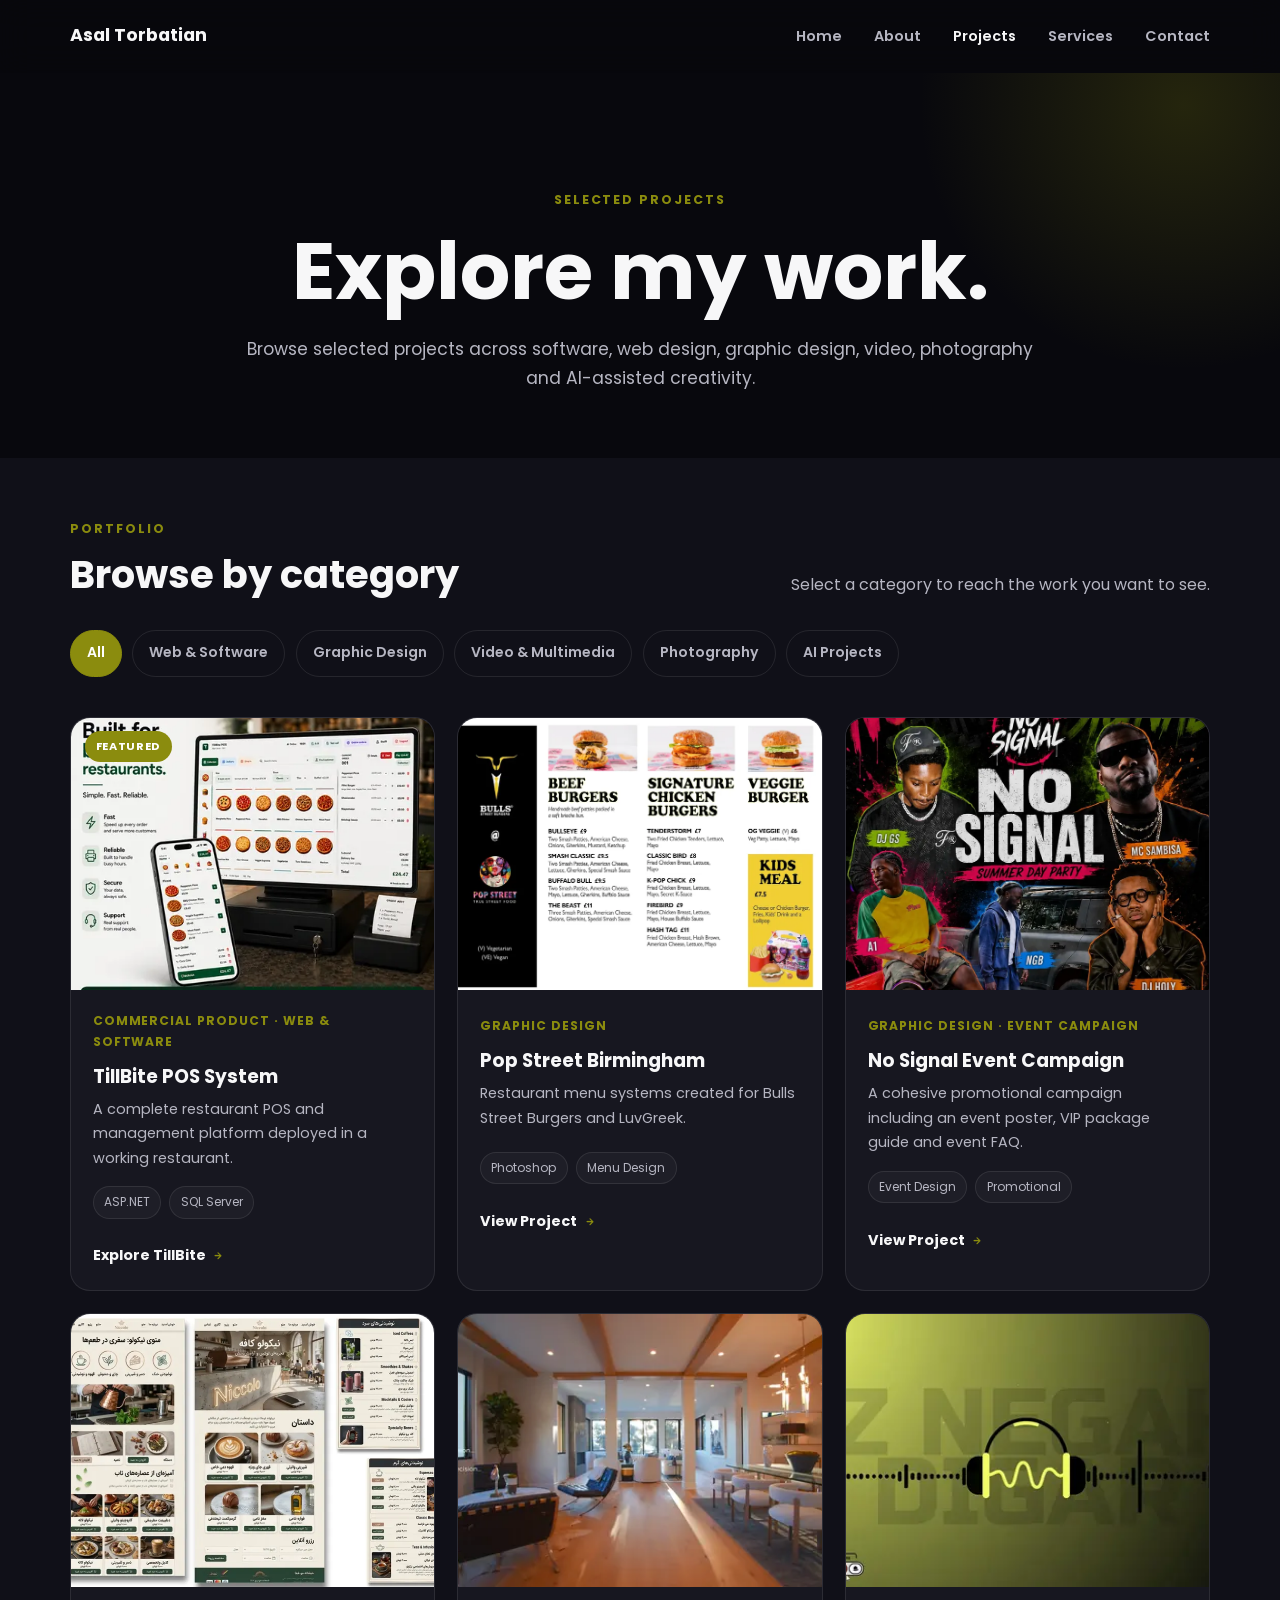
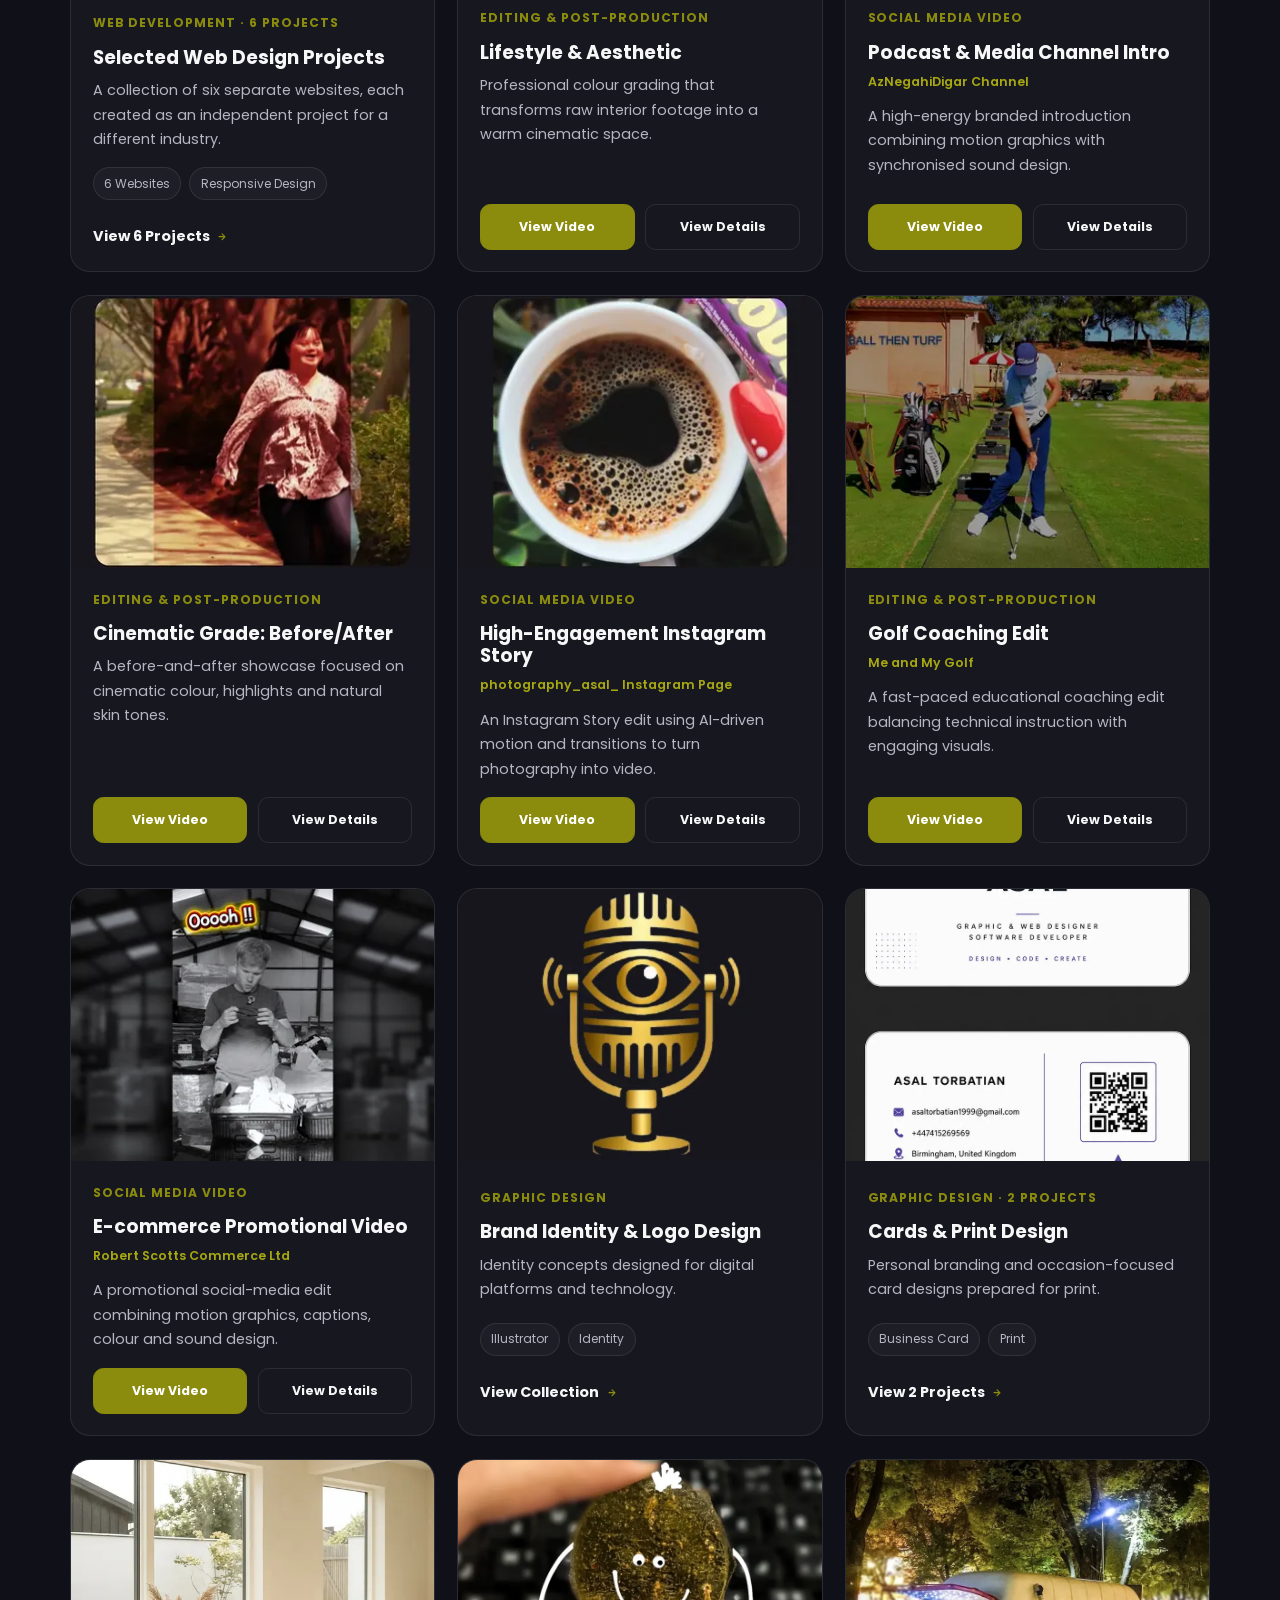
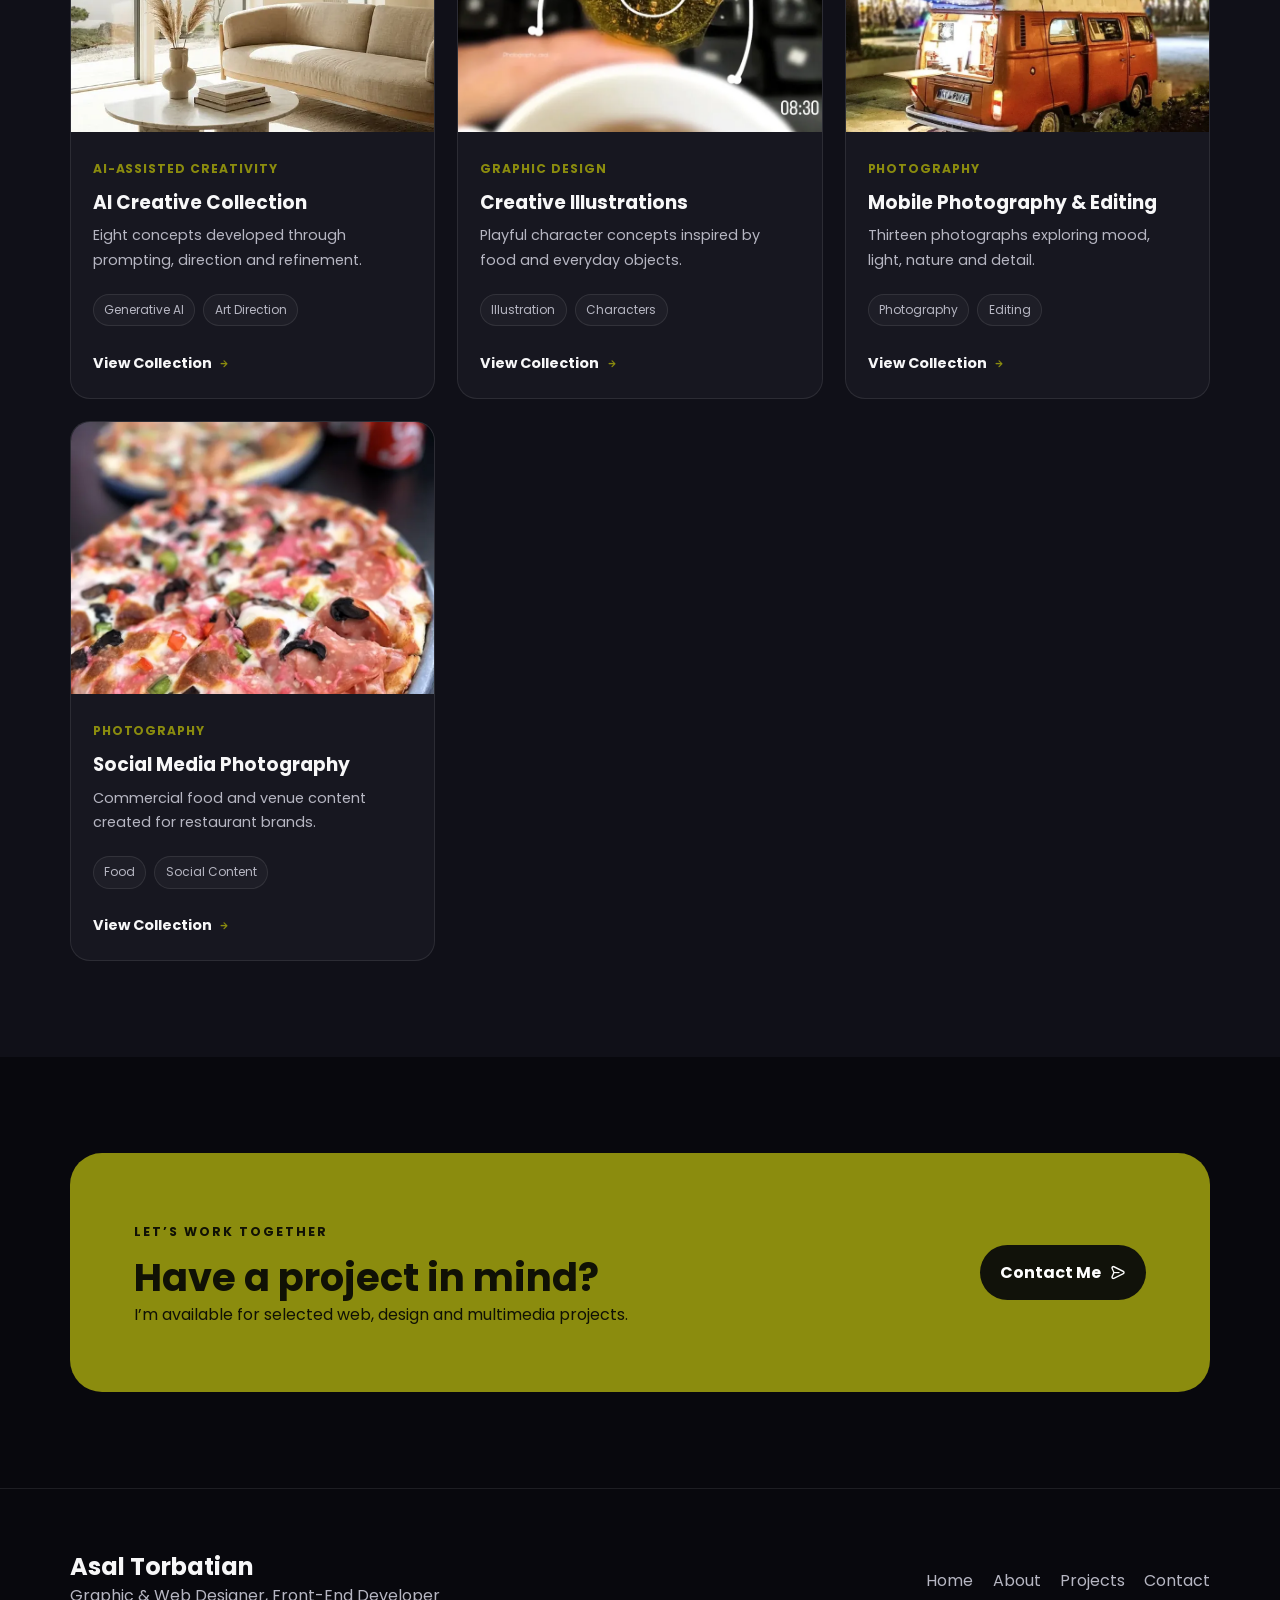
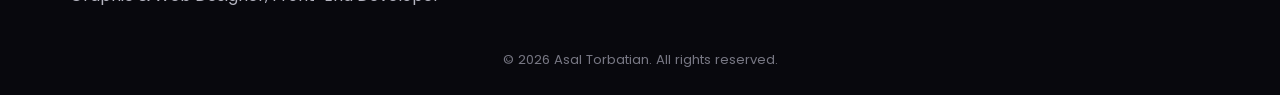
==== commit ada4b4d2: "Streamline projects and expand TillBite gallery" ====
--- a/projects/index.html
+++ b/projects/index.html
@@ -37,126 +37,38 @@
   </header>
 
   <main>
-    <section class="hero section">
+    <section class="hero compact-hero">
       <div class="container hero-content">
-        <span class="eyebrow">Selected Work</span>
-        <h1>Creative projects built with purpose, detail and a strong visual approach.</h1>
-        <p class="hero-text">Explore a collection of my work across web development, graphic design, branding, multimedia, photography and AI-assisted creativity. Each project reflects my approach to solving design and technical challenges through thoughtful, user-focused solutions.</p>
-        <div class="stats">
-          <div><strong>100+</strong><span>Completed projects</span></div>
-          <div><strong>5+</strong><span>Years of experience</span></div>
-          <div><strong>6</strong><span>Creative disciplines</span></div>
-        </div>
+        <span class="eyebrow">Selected Projects</span>
+        <h1>Explore my work.</h1>
+        <p class="hero-text">Browse selected projects across software, web design, graphic design, video, photography and AI-assisted creativity.</p>
       </div>
     </section>
-
-    <section class="disciplines section">
-      <div class="container">
-        <div class="section-heading">
-          <span class="eyebrow">What you will find here</span>
-          <h2>Work across design, development and digital media</h2>
-        </div>
-        <div class="discipline-grid">
-          <article><i class="uil uil-brackets-curly"></i><h3>Web Development</h3><p>Responsive websites, front-end and full-stack development, database-driven software, mobile applications, WordPress, eCommerce platforms and custom business systems.</p></article>
-          <article><i class="uil uil-swatchbook"></i><h3>Graphic Design</h3><p>Brand identity, social media design, banners, restaurant menus, invitation cards, marketing materials and professional image editing.</p></article>
-          <article><i class="uil uil-video"></i><h3>Video & Multimedia</h3><p>Video editing, motion graphics, colour grading, content creation and social media content creation.</p></article>
-          <article><i class="uil uil-camera"></i><h3>Photography</h3><p>Mobile photography, image editing and visual storytelling.</p></article>
-          <article><i class="uil uil-robot"></i><h3>AI-Assisted Creativity</h3><p>Concept development, image generation, art direction and refinement.</p></article>
-          <article><i class="uil uil-palette"></i><h3>Brand Identity</h3><p>Logo systems, campaign visuals and consistent brand presentation.</p></article>
-        </div>
-      </div>
-    </section>
-
-    <section class="featured section">
-
-    <div class="container">
-
-        <div class="featured-header">
-
-            <span class="eyebrow">
-                Featured Project
-            </span>
-
-            <span class="project-category">
-                Commercial Product · Restaurant POS · Mobile App
-            </span>
-
-            <h2>
-                TillBite Restaurant POS System
-            </h2>
-
-            <p class="featured-intro">
-                A complete commercial restaurant platform currently deployed in a working restaurant.
-            </p>
-
-        </div>
-
-        <div class="featured-image">
-
-            <img
-                src="../Images/TillBite/TillBite.webp"
-                alt="TillBite restaurant POS system with mobile ordering application"
-             width="1254" height="1254" srcset="../Images/responsive/TillBite/TillBite-480.webp 480w, ../Images/responsive/TillBite/TillBite-800.webp 800w, ../Images/responsive/TillBite/TillBite-1200.webp 1200w, ../Images/TillBite/TillBite.webp 1254w" sizes="(max-width: 800px) 100vw, 50vw" fetchpriority="high">
-
-        </div>
-
-        <div class="featured-description">
-
-            <p>
-                TillBite is a full-stack commercial restaurant platform built with a
-                database-driven architecture. It includes a powerful POS system,
-                customer management, phone and online ordering, kitchen printing,
-                payment processing and many other business features.
-            </p>
-
-            <p>
-                The product is currently deployed and operating in a working restaurant
-                as it prepares for wider commercial release. It also provides a dedicated mobile application,
-                allowing customers to browse the menu and place online orders
-                quickly and seamlessly from their smartphones.
-            </p>
-
-            <ul class="tags">
-                <li>ASP.NET</li>
-                <li>C#</li>
-                <li>SQL Server</li>
-                <li>HTML</li>
-                <li>CSS</li>
-                <li>JavaScript</li>
-            </ul>
-
-            <a href="tillbite/index.html" class="button">
-
-                Explore TillBite
-
-                <i class="uil uil-arrow-right"></i>
-
-            </a>
-
-        </div>
-
-    </div>
-
-</section>
 
     <section class="projects section" id="all-projects">
       <div class="container">
         <div class="projects-top">
-          <div><span class="eyebrow">All Projects</span><h2>Browse by category</h2></div>
-          <p>Use the filters to explore different areas of my work.</p>
+          <div><span class="eyebrow">Portfolio</span><h2>Browse by category</h2></div>
+          <p>Select a category to reach the work you want to see.</p>
         </div>
 
         <div class="filters" aria-label="Project filters">
           <button class="filter active" data-filter="all">All</button>
-          <button class="filter" data-filter="web">Web Development</button>
+          <button class="filter" data-filter="web">Web &amp; Software</button>
           <button class="filter" data-filter="design">Graphic Design</button>
           <button class="filter" data-filter="video">Video & Multimedia</button>
           <button class="filter" data-filter="photo">Photography</button>
           <button class="filter" data-filter="ai">AI Projects</button>
         </div>
 
+        <div class="video-filters" id="video-filters" hidden aria-label="Video project filters">
+          <button class="video-filter active" data-video-filter="all">All Videos</button>
+          <button class="video-filter" data-video-filter="social">Social Media</button>
+          <button class="video-filter" data-video-filter="post">Editing &amp; Post-Production</button>
+        </div>
+
         <div class="project-grid">
-          <article class="project-card" data-category="web"><a href="tillbite/index.html" class="image-wrap"><img src="../Images/TillBite/TillBite.webp" alt="TillBite restaurant POS interface" loading="lazy" decoding="async" width="1254" height="1254" srcset="../Images/responsive/TillBite/TillBite-480.webp 480w, ../Images/responsive/TillBite/TillBite-800.webp 800w, ../Images/responsive/TillBite/TillBite-1200.webp 1200w, ../Images/TillBite/TillBite.webp 1254w" sizes="(max-width: 800px) 100vw, 50vw"></a><div class="card-copy"><span class="project-category">Commercial Product</span><h3>TillBite POS System</h3><p>A complete restaurant POS and management platform deployed in a working restaurant.</p><ul class="tags"><li>ASP.NET</li><li>SQL Server</li></ul><a href="tillbite/index.html" class="text-link">Explore TillBite <i class="uil uil-arrow-right"></i></a></div></article>
+          <article class="project-card featured-card" data-category="web"><a href="tillbite/index.html" class="image-wrap"><span class="featured-badge">Featured</span><img src="../Images/TillBite/TillBite.webp" alt="TillBite restaurant POS interface" loading="eager" decoding="async" width="1254" height="1254" srcset="../Images/responsive/TillBite/TillBite-480.webp 480w, ../Images/responsive/TillBite/TillBite-800.webp 800w, ../Images/responsive/TillBite/TillBite-1200.webp 1200w, ../Images/TillBite/TillBite.webp 1254w" sizes="(max-width: 800px) 100vw, 33vw"></a><div class="card-copy"><span class="project-category">Commercial Product · Web &amp; Software</span><h3>TillBite POS System</h3><p>A complete restaurant POS and management platform deployed in a working restaurant.</p><ul class="tags"><li>ASP.NET</li><li>SQL Server</li></ul><a href="tillbite/index.html" class="text-link">Explore TillBite <i class="uil uil-arrow-right"></i></a></div></article>
 
           <article class="project-card" data-category="design"><a href="pop-street/index.html" class="image-wrap"><img src="../Images/PopStreet/Bulls.webp" alt="Pop Street restaurant menu design" loading="lazy" decoding="async" width="1417" height="997" srcset="../Images/responsive/PopStreet/Bulls-480.webp 480w, ../Images/responsive/PopStreet/Bulls-800.webp 800w, ../Images/responsive/PopStreet/Bulls-1200.webp 1200w, ../Images/PopStreet/Bulls.webp 1417w" sizes="(max-width: 800px) 100vw, 50vw"></a><div class="card-copy"><span class="project-category">Graphic Design</span><h3>Pop Street Birmingham</h3><p>Restaurant menu systems created for Bulls Street Burgers and LuvGreek.</p><ul class="tags"><li>Photoshop</li><li>Menu Design</li></ul><a href="pop-street/index.html" class="text-link">View Project <i class="uil uil-arrow-right"></i></a></div></article>
 
@@ -164,7 +76,17 @@
 
           <article class="project-card" data-category="web"><a href="selected-web-design/index.html" class="image-wrap"><img src="../Images/WebPhoto/WebPages (1).webp" alt="Collection of six independent responsive website projects" loading="lazy" decoding="async" width="1600" height="1060" srcset="../Images/responsive/WebPhoto/WebPages%20(1)-480.webp 480w, ../Images/responsive/WebPhoto/WebPages%20(1)-800.webp 800w, ../Images/responsive/WebPhoto/WebPages%20(1)-1200.webp 1200w, ../Images/WebPhoto/WebPages%20(1).webp 1600w" sizes="(max-width: 800px) 100vw, 50vw"></a><div class="card-copy"><span class="project-category">Web Development · 6 Projects</span><h3>Selected Web Design Projects</h3><p>A collection of six separate websites, each created as an independent project for a different industry.</p><ul class="tags"><li>6 Websites</li><li>Responsive Design</li></ul><a href="selected-web-design/index.html" class="text-link">View 6 Projects <i class="uil uil-arrow-right"></i></a></div></article>
 
-          <article class="project-card" data-category="video"><a href="video-editing/index.html" class="image-wrap"><img src="../Images/LifestyleCover.webp" alt="Video editing and multimedia collection" loading="lazy" decoding="async" width="1390" height="768" srcset="../Images/responsive/LifestyleCover-480.webp 480w, ../Images/responsive/LifestyleCover-800.webp 800w, ../Images/responsive/LifestyleCover-1200.webp 1200w, ../Images/LifestyleCover.webp 1390w" sizes="(max-width: 800px) 100vw, 50vw"></a><div class="card-copy"><span class="project-category">Video & Multimedia</span><h3>Video Editing & Multimedia</h3><p>Colour grading, branded intros and engaging social-media edits.</p><ul class="tags"><li>DaVinci Resolve</li><li>Motion</li></ul><a href="video-editing/index.html" class="text-link">View Collection <i class="uil uil-arrow-right"></i></a></div></article>
+          <article class="project-card video-card" data-category="video" data-video-category="post" data-video="https://drive.google.com/file/d/1EQVmjlUvymog95qSNiT1M1kah8GjP3af/preview"><div class="image-wrap"><img src="../Images/LifestyleCover.webp" alt="Lifestyle and Aesthetic video cover" loading="lazy" decoding="async" width="1390" height="768" srcset="../Images/responsive/LifestyleCover-480.webp 480w, ../Images/responsive/LifestyleCover-800.webp 800w, ../Images/responsive/LifestyleCover-1200.webp 1200w, ../Images/LifestyleCover.webp 1390w" sizes="(max-width: 800px) 100vw, 33vw"></div><div class="card-copy"><span class="project-category">Editing &amp; Post-Production</span><h3>Lifestyle &amp; Aesthetic</h3><p>Professional colour grading that transforms raw interior footage into a warm cinematic space.</p><div class="video-card-actions"><button class="video-action view-video" type="button">View Video</button><button class="video-action secondary view-details" type="button">View Details</button></div><div class="video-detail-content" hidden><span class="eyebrow">Video project · July 2024</span><h2>Lifestyle &amp; Aesthetic</h2><p>A professional colour grading showcase transforming raw interior footage into a warm, inviting cinematic space. The edit focuses on dynamic-range recovery, natural skin tones and sunlight enhancement.</p><div class="detail-facts"><div><strong>Date</strong>July 2024</div><div><strong>Tools</strong>DaVinci Resolve / Colour Correction Nodes</div><div><strong>Role</strong>Video Editor</div></div></div></div></article>
+
+          <article class="project-card video-card" data-category="video" data-video-category="social" data-video="https://drive.google.com/file/d/1DADLMyizaCCDGPr9hmHCIXidoxMYuhZn/preview"><div class="image-wrap"><img src="../Images/intro.webp" alt="Podcast and Media Channel Intro video cover" loading="lazy" decoding="async" width="1364" height="768" srcset="../Images/responsive/intro-480.webp 480w, ../Images/responsive/intro-800.webp 800w, ../Images/responsive/intro-1200.webp 1200w, ../Images/intro.webp 1364w" sizes="(max-width: 800px) 100vw, 33vw"></div><div class="card-copy"><span class="project-category">Social Media Video</span><h3>Podcast &amp; Media Channel Intro</h3><span class="video-client">AzNegahiDigar Channel</span><p>A high-energy branded introduction combining motion graphics with synchronised sound design.</p><div class="video-card-actions"><button class="video-action view-video" type="button">View Video</button><button class="video-action secondary view-details" type="button">View Details</button></div><div class="video-detail-content" hidden><span class="eyebrow">Video project · March 2026</span><h2>Podcast &amp; Media Channel Intro</h2><span class="detail-client">AzNegahiDigar Channel</span><p>A creative, high-energy introduction designed to establish a strong brand identity. Synced audio visualisation, custom sound design and clean motion graphics are precisely timed to audio cues to capture attention and create a professional first impression.</p><div class="detail-facts"><div><strong>Channel</strong>AzNegahiDigar</div><div><strong>Date</strong>March 2026</div><div><strong>Tools</strong>Motion Graphics / Canva / Professional Sound Design</div><div><strong>Role</strong>Motion Designer, Video Editor &amp; Sound Editor</div></div></div></div></article>
+
+          <article class="project-card video-card" data-category="video" data-video-category="post" data-video="https://drive.google.com/file/d/10QqtwuwY1sOTSx_n8hoeMoAfhBVu4zQi/preview"><div class="image-wrap"><img src="../Images/pro2cover.webp" alt="Cinematic Grade Before and After video cover" loading="lazy" decoding="async" width="1364" height="768" srcset="../Images/responsive/pro2cover-480.webp 480w, ../Images/responsive/pro2cover-800.webp 800w, ../Images/responsive/pro2cover-1200.webp 1200w, ../Images/pro2cover.webp 1364w" sizes="(max-width: 800px) 100vw, 33vw"></div><div class="card-copy"><span class="project-category">Editing &amp; Post-Production</span><h3>Cinematic Grade: Before/After</h3><p>A before-and-after showcase focused on cinematic colour, highlights and natural skin tones.</p><div class="video-card-actions"><button class="video-action view-video" type="button">View Video</button><button class="video-action secondary view-details" type="button">View Details</button></div><div class="video-detail-content" hidden><span class="eyebrow">Video project · January 2022</span><h2>Cinematic Grade: Before/After</h2><p>A professional before-and-after showcase using cinematic colour grading. The project transforms raw footage into a high-contrast visual experience, focusing on highlight recovery and skin-tone preservation to demonstrate the power of professional post-production.</p><div class="detail-facts"><div><strong>Date</strong>January 2022</div><div><strong>Tools</strong>Wondershare Filmora / Masking</div><div><strong>Role</strong>Colourist</div></div></div></div></article>
+
+          <article class="project-card video-card" data-category="video" data-video-category="social" data-video="https://drive.google.com/file/d/1TcG7M2iXbEm1bACKyQVsRrYPHiv2tJu8/preview"><div class="image-wrap"><img src="../Images/HobbyCover.webp" alt="High-Engagement Instagram Story video cover" loading="lazy" decoding="async" width="1364" height="768" srcset="../Images/responsive/HobbyCover-480.webp 480w, ../Images/responsive/HobbyCover-800.webp 800w, ../Images/responsive/HobbyCover-1200.webp 1200w, ../Images/HobbyCover.webp 1364w" sizes="(max-width: 800px) 100vw, 33vw"></div><div class="card-copy"><span class="project-category">Social Media Video</span><h3>High-Engagement Instagram Story</h3><span class="video-client">photography_asal_ Instagram Page</span><p>An Instagram Story edit using AI-driven motion and transitions to turn photography into video.</p><div class="video-card-actions"><button class="video-action view-video" type="button">View Video</button><button class="video-action secondary view-details" type="button">View Details</button></div><div class="video-detail-content" hidden><span class="eyebrow">Video project · March 2024</span><h2>High-Engagement Instagram Story</h2><span class="detail-client">photography_asal_ Instagram Page</span><p>A creative social-media edit designed to transform static photography into dynamic, thumb-stopping video content. AI-driven motion and seamless transitions optimise the piece for Instagram Stories, supporting viewer retention and brand engagement.</p><div class="detail-facts"><div><strong>Instagram Page</strong>photography_asal_</div><div><strong>Date</strong>March 2024</div><div><strong>Tools</strong>Luma AI / Filmora / InShot / Picsart</div><div><strong>Role</strong>Content Creator &amp; Video Editor</div></div></div></div></article>
+
+          <article class="project-card video-card" data-category="video" data-video-category="post" data-video="https://drive.google.com/file/d/1bMbiGKRvSZGr2RRvvCb-KBfM5PvRcl7j/preview"><div class="image-wrap"><img src="../Images/meandmygolf.webp" alt="Me and My Golf coaching edit video cover" loading="lazy" decoding="async" width="1413" height="768" srcset="../Images/responsive/meandmygolf-480.webp 480w, ../Images/responsive/meandmygolf-800.webp 800w, ../Images/responsive/meandmygolf-1200.webp 1200w, ../Images/meandmygolf.webp 1413w" sizes="(max-width: 800px) 100vw, 33vw"></div><div class="card-copy"><span class="project-category">Editing &amp; Post-Production</span><h3>Golf Coaching Edit</h3><span class="video-client">Me and My Golf</span><p>A fast-paced educational coaching edit balancing technical instruction with engaging visuals.</p><div class="video-card-actions"><button class="video-action view-video" type="button">View Video</button><button class="video-action secondary view-details" type="button">View Details</button></div><div class="video-detail-content" hidden><span class="eyebrow">Video project · April 2026</span><h2>Golf Coaching Edit</h2><span class="detail-client">Me and My Golf</span><p>A high-energy educational video edit created for Me and My Golf, focused on improving iron ball striking. The project transforms raw coaching footage into an engaging social-media asset that balances technical instruction with clear, dynamic visuals.</p><div class="detail-facts"><div><strong>Company</strong>Me and My Golf</div><div><strong>Date</strong>April 2026</div><div><strong>Tools</strong>Wondershare Filmora</div><div><strong>Role</strong>Motion Graphics, Audio Mastering &amp; Multi-cam Editing</div></div></div></div></article>
+
+          <article class="project-card video-card" data-category="video" data-video-category="social" data-video="https://drive.google.com/file/d/1eXRTidR0DbN5khnzo4hoXPHoN9gAnWOU/preview"><div class="image-wrap"><img src="../Images/Ecommerce/ecommerce-promotional-video.webp" alt="E-commerce Promotional Video cover" loading="lazy" decoding="async" width="1672" height="941" srcset="../Images/responsive/Ecommerce/ecommerce-promotional-video-480.webp 480w, ../Images/responsive/Ecommerce/ecommerce-promotional-video-800.webp 800w, ../Images/responsive/Ecommerce/ecommerce-promotional-video-1200.webp 1200w, ../Images/Ecommerce/ecommerce-promotional-video.webp 1672w" sizes="(max-width: 800px) 100vw, 33vw"></div><div class="card-copy"><span class="project-category">Social Media Video</span><h3>E-commerce Promotional Video</h3><span class="video-client">Robert Scotts Commerce Ltd</span><p>A promotional social-media edit combining motion graphics, captions, colour and sound design.</p><div class="video-card-actions"><button class="video-action view-video" type="button">View Video</button><button class="video-action secondary view-details" type="button">View Details</button></div><div class="video-detail-content" hidden><span class="eyebrow">Video project · 23 September 2026</span><h2>E-commerce Promotional Video</h2><span class="detail-client">Robert Scotts Commerce Ltd</span><p>A creative promotional video produced for Robert Scotts Commerce Ltd using footage supplied by the company. The edit was developed for social-media publishing and audience engagement, with full creative direction across pacing, colour grading, motion graphics, captions, music, sound effects and sound design.</p><div class="detail-facts"><div><strong>Company</strong>Robert Scotts Commerce Ltd</div><div><strong>Date</strong>23 September 2026</div><div><strong>Tools</strong>CapCut &amp; Wondershare Filmora</div><div><strong>Role</strong>Video Editor &amp; Motion Designer</div></div></div></div></article>
 
           <article class="project-card" data-category="design"><a href="brand-identity/index.html" class="image-wrap"><img src="../Images/negahlogo.webp" alt="Brand identity and logo design collection" loading="lazy" decoding="async" width="1364" height="768" srcset="../Images/responsive/negahlogo-480.webp 480w, ../Images/responsive/negahlogo-800.webp 800w, ../Images/responsive/negahlogo-1200.webp 1200w, ../Images/negahlogo.webp 1364w" sizes="(max-width: 800px) 100vw, 50vw"></a><div class="card-copy"><span class="project-category">Graphic Design</span><h3>Brand Identity & Logo Design</h3><p>Identity concepts designed for digital platforms and technology.</p><ul class="tags"><li>Illustrator</li><li>Identity</li></ul><a href="brand-identity/index.html" class="text-link">View Collection <i class="uil uil-arrow-right"></i></a></div></article>
 
--- a/projects/projects.css
+++ b/projects/projects.css
@@ -236,174 +236,7 @@
 }
 
 
-/* =========================
-   STATS
-========================= */
-
-.stats {
-    display: grid;
-    grid-template-columns: repeat(3, 1fr);
-    gap: 1rem;
-
-    max-width: 760px;
-    margin: 3rem auto 0;
-}
-
-.stats div {
-    padding: 1.4rem;
-
-    border: 1px solid var(--border);
-    border-radius: var(--radius);
-
-    background: rgba(255, 255, 255, 0.025);
-}
-
-.stats strong {
-    display: block;
-
-    color: var(--title);
-
-    font-size: 1.7rem;
-}
-
-.stats span {
-    font-size: 0.9rem;
-}
-
-
-/* =========================
-   DISCIPLINES
-========================= */
-
-.disciplines,
-.projects {
-    background: var(--surface);
-}
-
-.discipline-grid {
-    display: grid;
-    grid-template-columns: repeat(3, 1fr);
-    gap: 1rem;
-}
-
-.discipline-grid article {
-    padding: 1.7rem;
-
-    border: 1px solid var(--border);
-    border-radius: var(--radius);
-
-    background: var(--surface2);
-
-    transition:
-        transform 0.25s ease,
-        border-color 0.25s ease;
-}
-
-.discipline-grid article:hover {
-    border-color: rgba(139, 140, 14, 0.5);
-
-    transform: translateY(-5px);
-}
-
-.discipline-grid i {
-    display: inline-block;
-
-    margin-bottom: 1rem;
-
-    color: var(--accent);
-
-    font-size: 2rem;
-}
-
-.discipline-grid h3 {
-    margin-bottom: 0.5rem;
-}
-
-
-/* =========================
-   FEATURED PROJECT
-========================= */
-
-.featured {
-    background: var(--bg);
-}
-
-.featured-header {
-    max-width: 920px;
-    margin-inline: auto;
-
-    text-align: center;
-}
-
-.featured-header .project-category {
-    display: block;
-
-    margin-bottom: 1rem;
-}
-
-.featured-header h2 {
-    margin-bottom: 1.25rem;
-
-    font-size: clamp(2.3rem, 5vw, 4.5rem);
-}
-
-.featured-intro {
-    max-width: 760px;
-    margin-inline: auto;
-
-    color: var(--text);
-
-    font-size: clamp(1.05rem, 2vw, 1.3rem);
-    line-height: 1.8;
-}
-
-.featured-image {
-    width: 70%;
-
-    overflow: hidden;
-
-    margin: 4rem auto;
-
-    border: 1px solid var(--border);
-    border-radius: 2rem;
-
-    background: #ffffff;
-
-    box-shadow: 0 30px 80px rgba(0, 0, 0, 0.4);
-}
-
-.featured-image img {
-    display: block;
-
-    width: 100%;
-    height: auto;
-
-    object-fit: contain;
-}
-
-.featured-description {
-    max-width: 880px;
-    margin-inline: auto;
-
-    text-align: center;
-}
-
-.featured-description p {
-    margin-bottom: 1.5rem;
-
-    font-size: 1.05rem;
-    line-height: 1.9;
-}
-
-.featured-description .tags {
-    justify-content: center;
-
-    margin: 2rem 0;
-}
-
-.featured-description .button {
-    margin-top: 0.5rem;
-}
+.projects { background: var(--surface); }
 
 
 /* =========================
@@ -792,22 +625,47 @@
 }
 
 
+.compact-hero { padding: clamp(4.5rem, 9vw, 7rem) 0 clamp(2.5rem, 5vw, 4rem); }
+.compact-hero h1 { font-size: clamp(2.6rem, 7vw, 5rem); }
+.compact-hero .hero-text { margin-top: 1rem; }
+.projects.section { padding-top: 3.5rem; }
+
+.video-filters { display: flex; flex-wrap: wrap; gap: .65rem; margin: -1rem 0 2.5rem; padding: 1rem; border: 1px solid var(--border); border-radius: 1rem; background: var(--bg); }
+.video-filters[hidden] { display: none; }
+.video-filter { min-height: 44px; padding: .65rem 1rem; border: 1px solid var(--border); border-radius: .65rem; cursor: pointer; background: transparent; color: var(--text); font-size: .84rem; font-weight: 600; }
+.video-filter:hover, .video-filter.active { border-color: var(--accent); color: var(--title); }
+
+.image-wrap { position: relative; }
+.featured-badge { position: absolute; z-index: 2; top: .85rem; left: .85rem; padding: .38rem .7rem; border-radius: 999px; background: var(--accent); color: #fff; font-size: .7rem; font-weight: 700; letter-spacing: .06em; text-transform: uppercase; }
+.video-card { display: flex; flex-direction: column; }
+.video-card .card-copy { display: flex; flex: 1; flex-direction: column; }
+.video-client, .detail-client { display: block; margin: -.15rem 0 .75rem; color: var(--accent2); font-size: .78rem; font-weight: 600; }
+.video-card-actions { display: grid; grid-template-columns: 1fr 1fr; gap: .65rem; margin-top: auto; }
+.video-action { display: inline-flex; align-items: center; justify-content: center; min-height: 46px; padding: .65rem .7rem; border: 1px solid var(--accent); border-radius: .65rem; cursor: pointer; background: var(--accent); color: #fff; font-size: .78rem; font-weight: 700; }
+.video-action.secondary { border-color: var(--border); background: transparent; color: var(--title); }
+.video-action:hover, .video-action:focus-visible { border-color: var(--accent2); background: var(--accent2); outline: none; }
+.video-action.secondary:hover, .video-action.secondary:focus-visible { background: transparent; color: var(--accent2); }
+
+.project-modal { position: fixed; z-index: 2000; inset: 0; display: none; align-items: center; justify-content: center; padding: 2rem; background: rgba(0,0,0,.94); }
+.project-modal.open { display: flex; }
+.project-modal iframe { display: none; width: min(1100px, 92vw); max-height: calc(100dvh - 4rem); aspect-ratio: 16 / 9; border: 0; border-radius: .85rem; }
+.project-modal.video-open iframe { display: block; }
+.project-modal-panel { display: none; width: min(900px, 92vw); max-height: calc(100dvh - 8rem); overflow-y: auto; padding: clamp(1.5rem, 5vw, 3rem); border: 1px solid var(--border); border-radius: var(--radius); background: var(--surface2); }
+.project-modal.details-open .project-modal-panel { display: block; }
+.project-modal-panel h2 { margin: .6rem 0 1rem; font-size: clamp(1.7rem, 5vw, 2.8rem); }
+.detail-facts { display: grid; grid-template-columns: repeat(2, 1fr); gap: .85rem; margin-top: 1.5rem; }
+.detail-facts div { padding: 1rem; border: 1px solid var(--border); border-radius: .8rem; background: var(--surface); }
+.detail-facts strong { display: block; margin-bottom: .2rem; color: var(--title); }
+.project-modal-close { position: absolute; top: 1rem; right: 1.5rem; min-width: 44px; min-height: 44px; cursor: pointer; background: transparent; color: #fff; font-size: 2.2rem; }
+
 /* =========================
    TABLET
 ========================= */
 
 @media screen and (max-width: 960px) {
 
-    .discipline-grid,
     .project-grid {
         grid-template-columns: repeat(2, 1fr);
-    }
-
-    .featured-image {
-        width: 85%;
-        margin: 3rem auto;
-
-        border-radius: 1.5rem;
     }
 }
 
@@ -856,10 +714,6 @@
         position: absolute;
         top: 1.25rem;
         right: 1.25rem;
-    }
-
-    .stats {
-        grid-template-columns: 1fr;
     }
 
     .projects-top {
@@ -891,22 +745,6 @@
         flex-direction: column;
     }
 
-    .featured-header {
-        max-width: 100%;
-    }
-
-    .featured-image {
-        width: 92%;
-        margin: 2.5rem auto;
-    }
-
-    .featured-description {
-        text-align: left;
-    }
-
-    .featured-description .tags {
-        justify-content: flex-start;
-    }
 }
 
 
@@ -924,29 +762,8 @@
         padding-top: 6.5rem;
     }
 
-    .discipline-grid,
     .project-grid {
         grid-template-columns: 1fr;
-    }
-
-    .featured-header h2 {
-        font-size: 2.2rem;
-    }
-
-    .featured-intro {
-        font-size: 1rem;
-    }
-
-    .featured-image {
-        width: 100%;
-        margin: 2rem auto;
-
-        border-radius: 1rem;
-    }
-
-    .featured-description p {
-        font-size: 0.95rem;
-        line-height: 1.8;
     }
 
     .card-copy p {
@@ -961,3 +778,21 @@
         height: 54px;
     }
 }
+
+@media screen and (max-width: 800px) {
+    .video-filters { display: grid; grid-template-columns: repeat(3, minmax(0, 1fr)); }
+}
+
+@media screen and (max-width: 560px) {
+    .video-filters { grid-template-columns: 1fr; }
+    .projects.section { padding-top: 3rem; }
+    .video-filter, .video-action { min-height: 48px; }
+    .project-modal { align-items: flex-start; padding: 3.5rem .75rem 1rem; }
+    .project-modal iframe { width: calc(100vw - 1.5rem); max-height: calc(100dvh - 4.5rem); }
+    .project-modal-panel { width: 100%; max-height: calc(100dvh - 4.5rem); }
+    .detail-facts { grid-template-columns: 1fr; }
+}
+
+@media screen and (max-width: 360px) {
+    .video-card-actions { grid-template-columns: 1fr; }
+}
